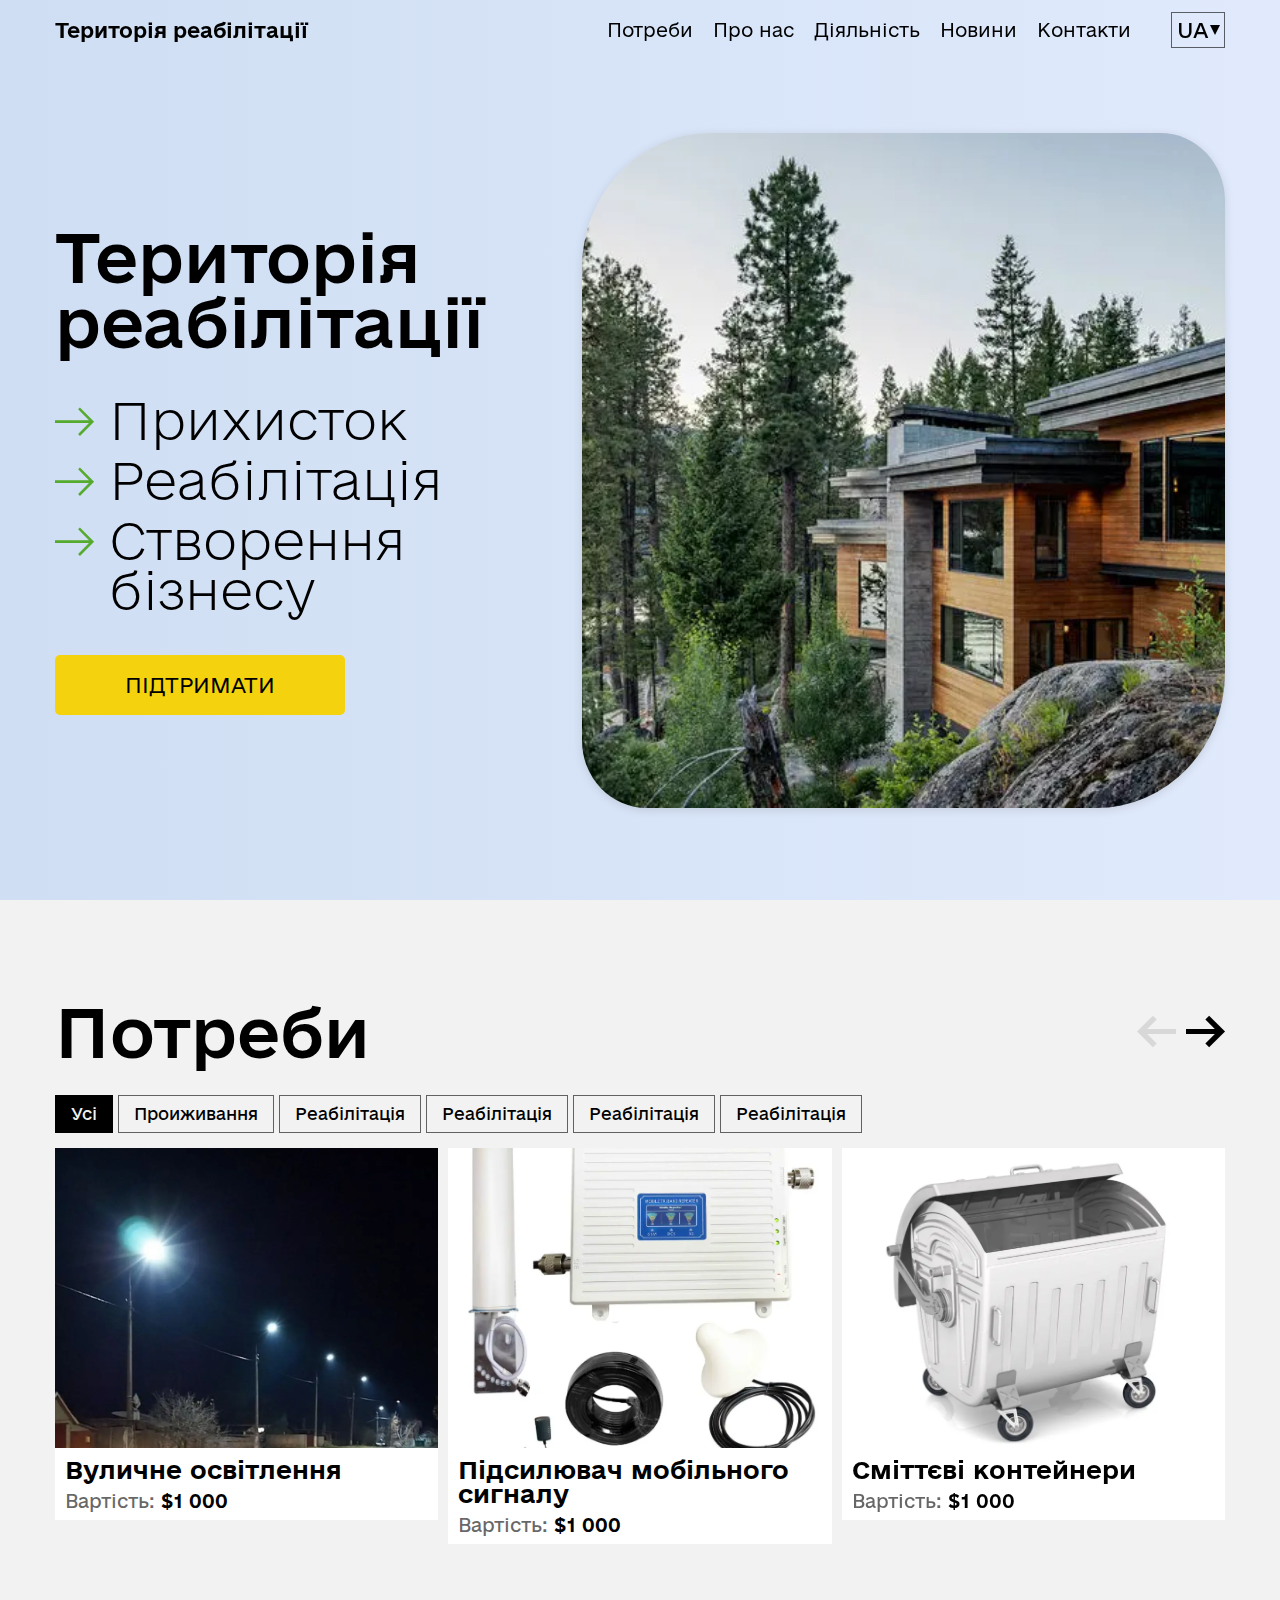
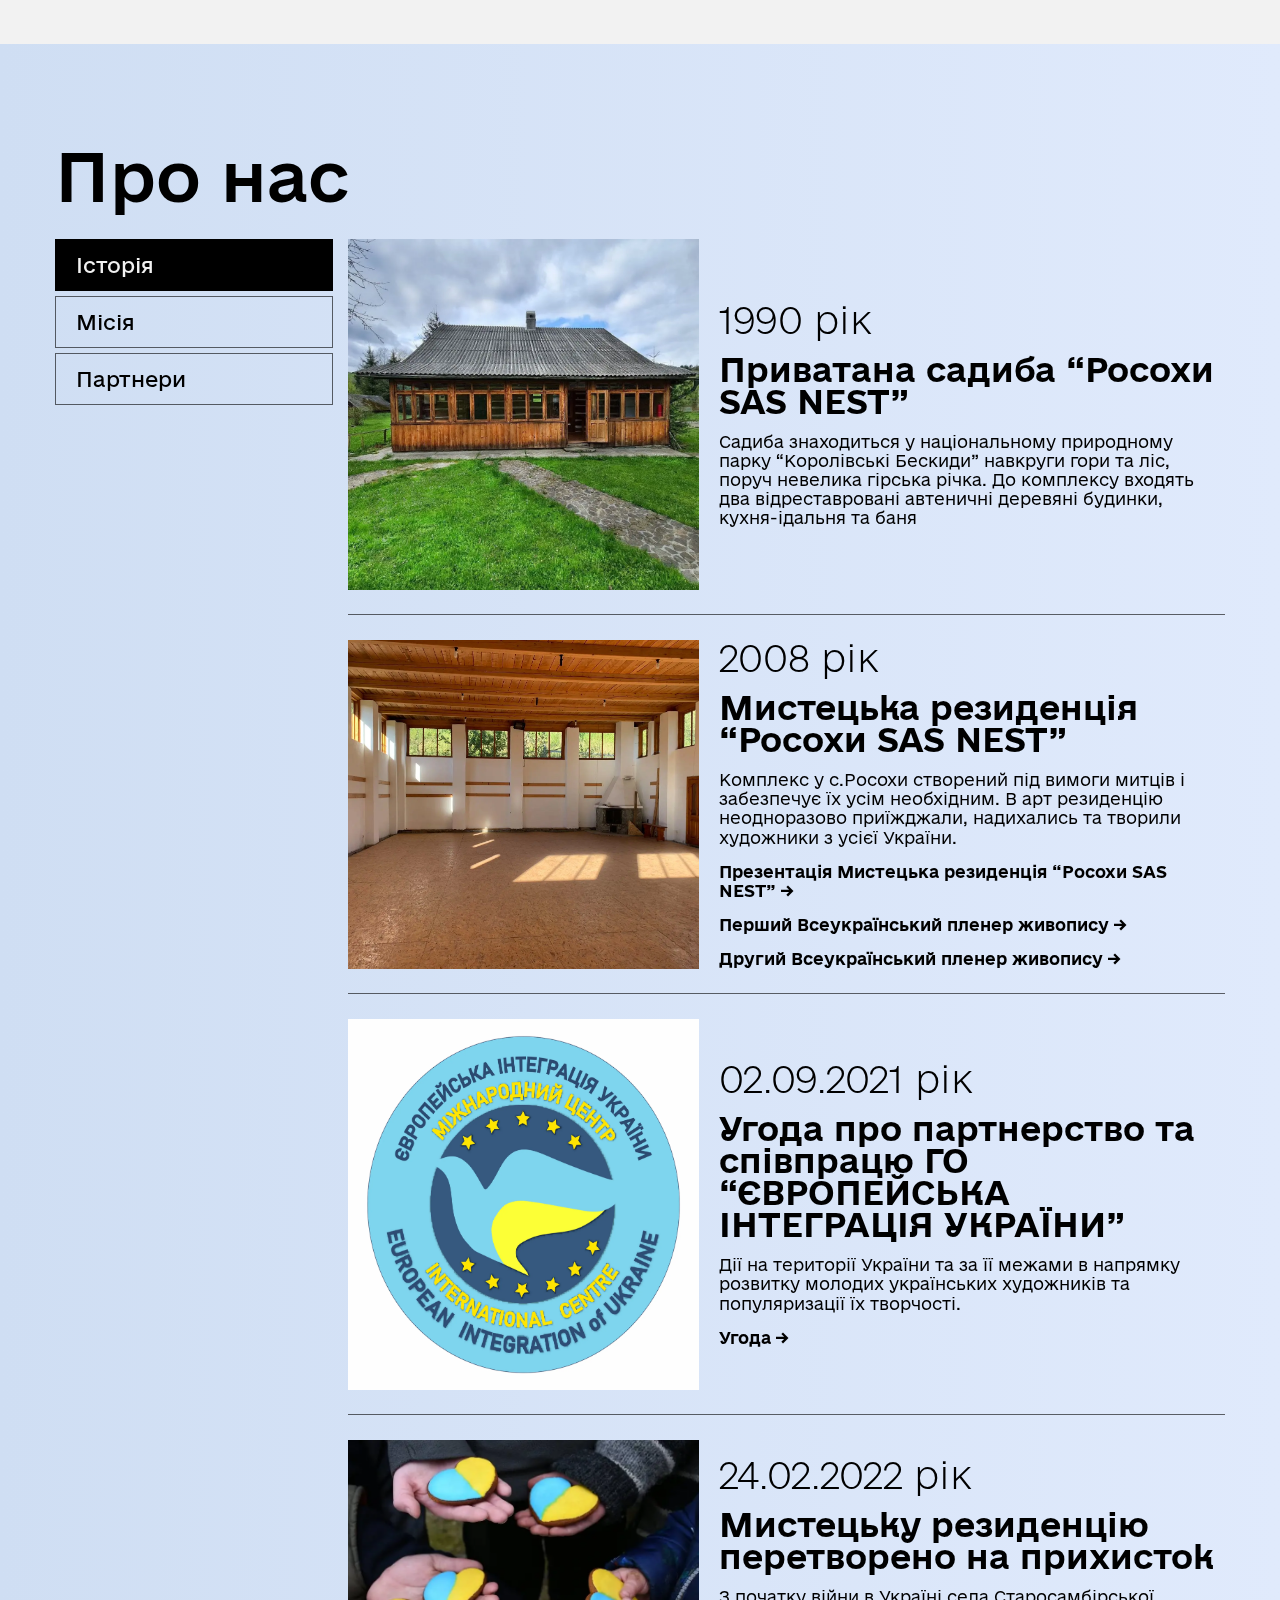
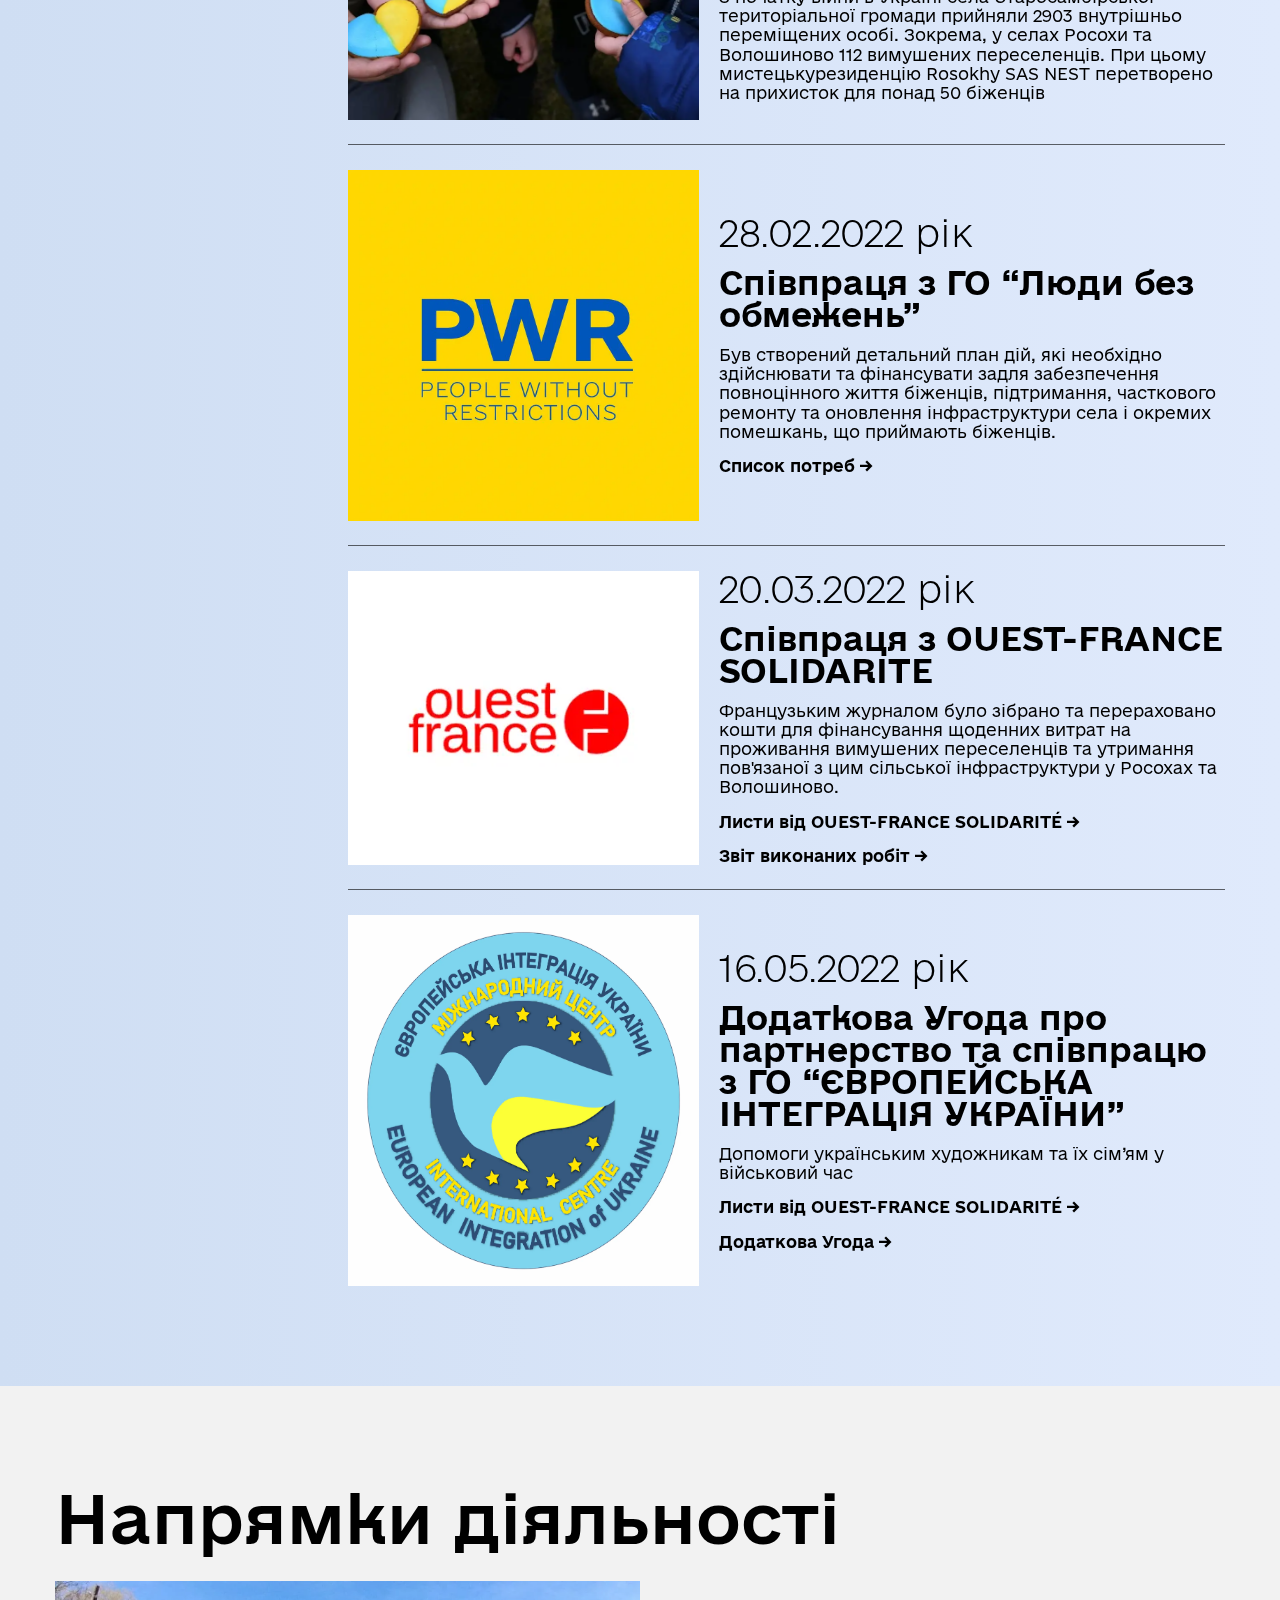
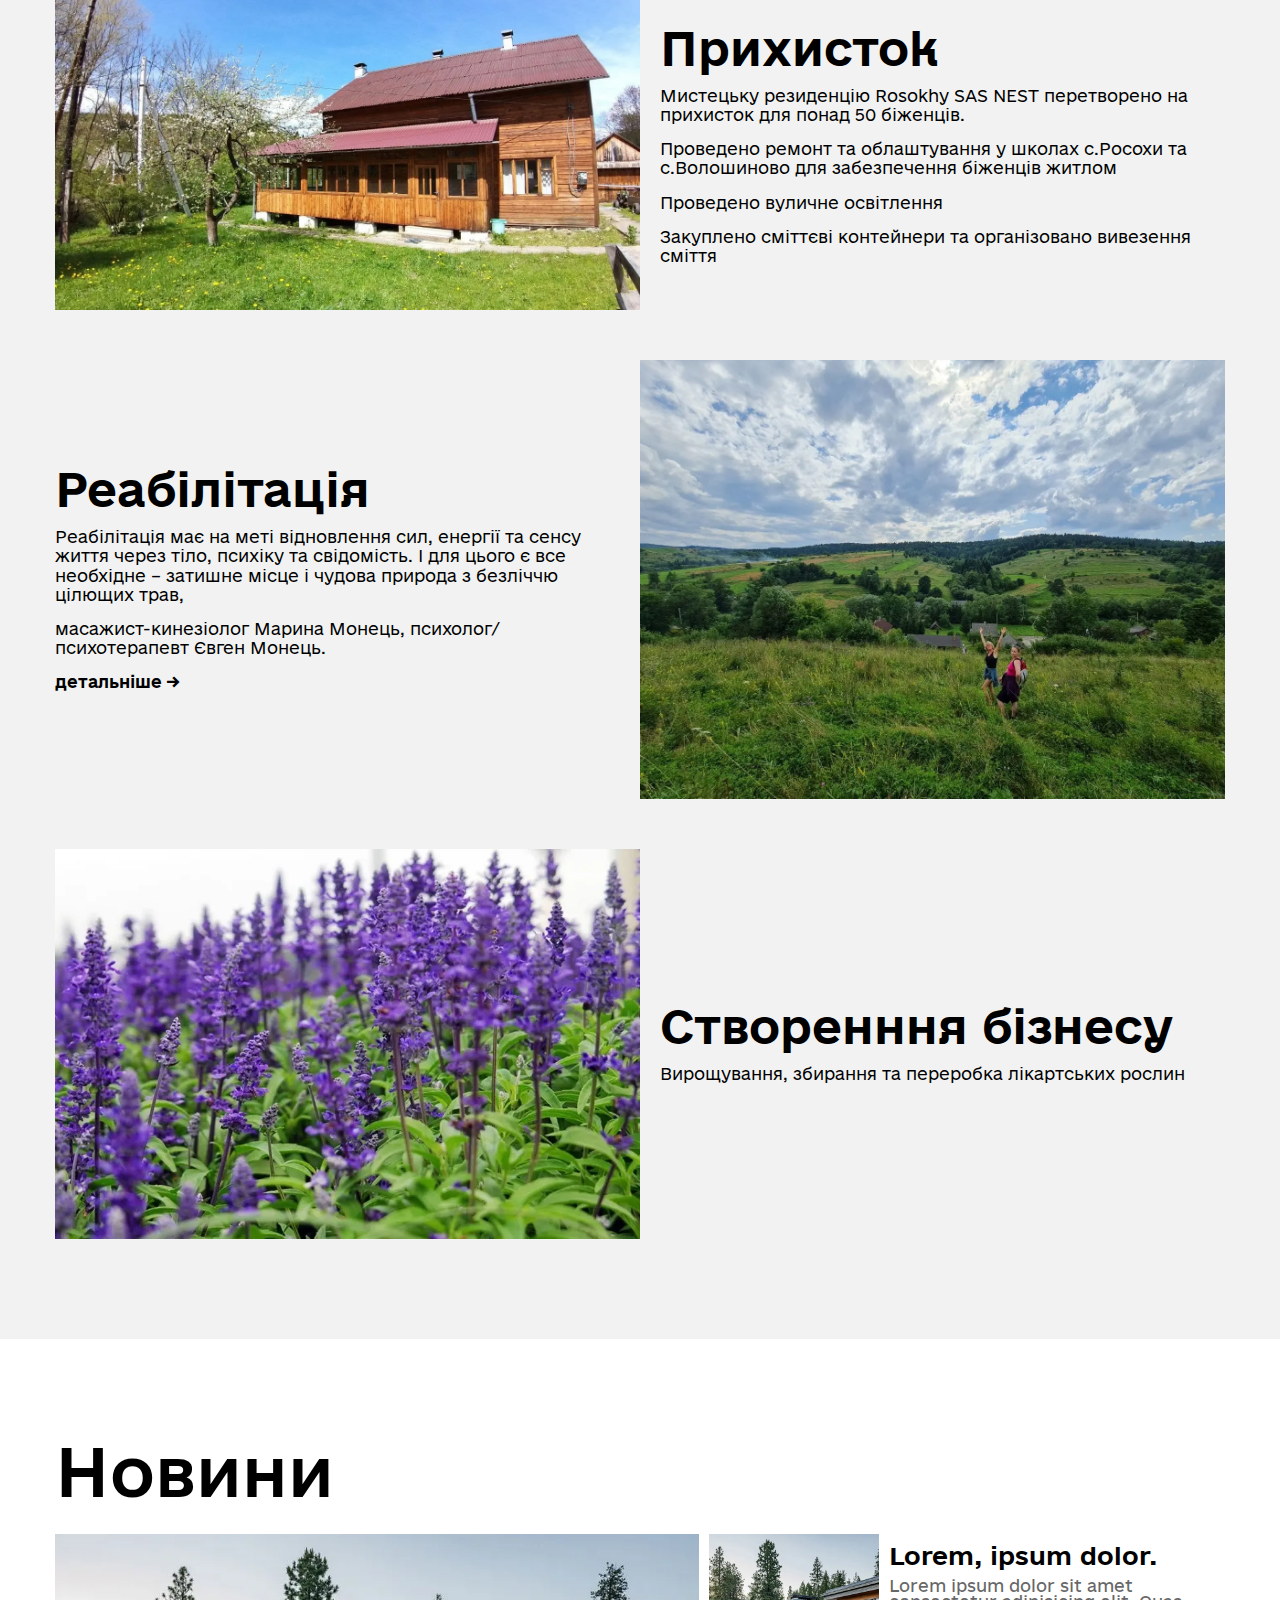
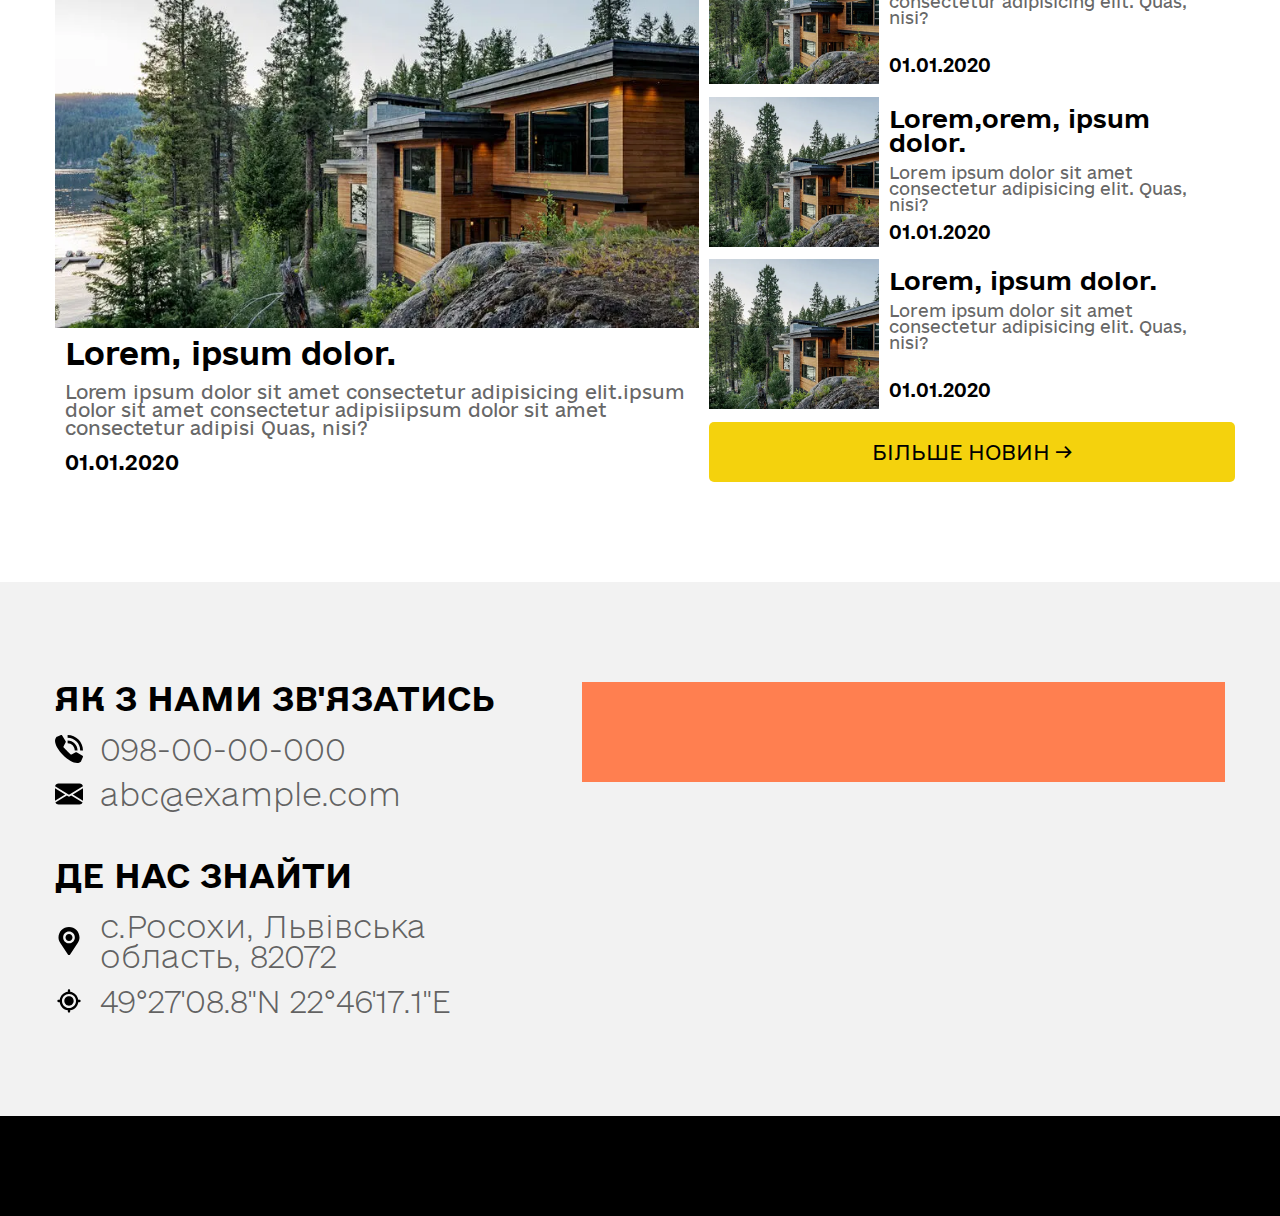
==== index.html @ 516bda2a "first" ====
<!DOCTYPE html>
<html lang="en">

<head>
    <meta charset="UTF-8">
    <meta http-equiv="X-UA-Compatible" content="IE=edge">
    <meta name="viewport" content="width=device-width, initial-scale=1.0">
    <link rel="stylesheet" href="css/style.min.css?_v=20220902090459">
    <title>Територія реабілітації</title>
</head>

<body>
    <div class="wrapper">
        <header class="header">
    <div class="header__container">
        <a href="../index.html" class="header__logo lng-header__logo">Територія реабілітації</a>
        <div class="menu-lng">
            <div class="header__menu menu">
                <div class="menu__icon">
                    <span></span>
                </div>
                <nav class="menu__body">
                    <ul class="menu__list">
                        <li class="menu__item">
                            <a data-goto=".needs" href="#" class="menu__link lng-header-1">Потреби</a>
                        </li>
                        <li class="menu__item">
                            <a data-goto=".about" href="#" class="menu__link lng-header-2"> Про нас </a>
                        </li>
                        <li class="menu__item">
                            <a data-goto=".activity" href="#" class="menu__link lng-header-3">Діяльність</a>
                        </li>
                        <li class="menu__item">
                            <a data-goto=".articles" href="#" class="menu__link lng-header-4"> Новини </a>
                        </li>
                        <li class="menu__item">
                            <a data-goto=".contacts" href="#" class="menu__link lng-header-5">Контакти</a>
                        </li>

                    </ul>
                </nav>

            </div>
            <div class="select-lang">
                <select>
                    <option value="UA">UA</option>
                    <option value="EN">EN</option>
                </select>
            </div>
        </div>
    </div>
</header>
        <div class="main">

            <div class="home">
                <div class="home__container">
                    <div class="home__info">
                        <h1 class="home__title title lng-home__title">Територія реабілітації</h1>

                        <div class="home__subtitle subtitle-home">
                            <div class="subtitle-home__item">
                                <!--<span class="lng-subtitle-home__item-1">від</span>-->
                                <span class="subtitle-home__item-1">→</span>
                                <h2 class="subtitle-home__text lng-subtitle-home__text-1">Прихисток</h2>
                            </div>
                            <div class="subtitle-home__item">
                                <!--<span class="lng-subtitle-home__item-2">до</span>-->
                                <span class="subtitle-home__item-2">→</span>
                                <h2 class="subtitle-home__text lng-subtitle-home__text-2">Реабілітації</h2>
                            </div>
                            <div class="subtitle-home__item">
                                <!--<span class="lng-subtitle-home__item-3">та</span>-->
                                <span class="subtitle-home__item-3">→</span>
                                <h2 class="subtitle-home__text lng-subtitle-home__text-3">Створення бізнесу</h2>
                            </div>
                        </div>
                        <a href="" class="btn home__btn lng-home__btn">Підтримати </a>
                    </div>
                    <div class="home__pic"></div>
                </div>
            </div>

            <div class="needs">
                <div class='needs__container'>
                    <h3 class="needs__title title">Потреби</h3>
                    <div class="needs__body">
                        <div class="needs__filter filter-needs">
                            <div class="filter-needs__items">
                                <div class="filter-needs__item _active" data-filter="all">
                                    <span>Усі</span>
                                </div>
                                <div class="filter-needs__item" data-filter="01">
                                    <span>Проиживання</span>
                                </div>
                                <div class="filter-needs__item" data-filter="02">
                                    <span>Реабілітація</span>
                                </div>
                                <div class="filter-needs__item" data-filter="03">
                                    <span>Реабілітація</span>
                                </div>
                                <div class="filter-needs__item" data-filter="04">
                                    <span>Реабілітація</span>
                                </div>
                                <div class="filter-needs__item" data-filter="05">
                                    <span>Реабілітація</span>
                                </div>
                            </div>
                        </div>
                        <div class="needs__list list-needs">

                            <div class="swiper needs-swiper">
                                <div class="swiper-wrapper">
                                    <a href="#" class="01 swiper-slide needs-slide">
                                        <div class="needs-slide__img">
                                            <picture><source srcset="img/needs/01.webp"type="image/webp"><img src="img/needs/01.jpg" alt=""></picture>
                                        </div>
                                        <div class="needs-slide__desc">
                                            <p class="needs-slide__title">Вуличне освітлення</p>
                                            <p class="needs-slide__price">Вартість: <span>$1 000</span></p>
                                        </div>
                                    </a>
                                    <a href="#" class="01 swiper-slide needs-slide">
                                        <div class="needs-slide__img">
                                            <picture><source srcset="img/needs/02.webp"type="image/webp"><img src="img/needs/02.png" alt=""></picture>
                                        </div>
                                        <div class="needs-slide__desc">
                                            <p class="needs-slide__title">Підсилювач мобільного сигналу</p>
                                            <p class="needs-slide__price">Вартість: <span>$1 000</span></p>
                                        </div>
                                    </a>
                                    <a href="#" class="01 swiper-slide needs-slide">
                                        <div class="needs-slide__img">
                                            <picture><source srcset="img/needs/03.webp"type="image/webp"><img src="img/needs/03.jpg" alt=""></picture>
                                        </div>
                                        <div class="needs-slide__desc">
                                            <p class="needs-slide__title">Сміттєві контейнери</p>
                                            <p class="needs-slide__price">Вартість: <span>$1 000</span></p>
                                        </div>
                                    </a>
                                    <a href="#" class="01 swiper-slide needs-slide">
                                        <div class="needs-slide__img">
                                            <picture><source srcset="img/1.webp"type="image/webp"><img src="img/1.jpg" alt=""></picture>
                                        </div>
                                        <div class="needs-slide__desc">
                                            <p class="needs-slide__title">#1 Lorem, ipsum dolor.</p>
                                            <p class="needs-slide__price">Вартість: <span>$1 000</span></p>
                                        </div>
                                    </a>
                                    <a href="#" class="01 swiper-slide needs-slide">
                                        <div class="needs-slide__img">
                                            <picture><source srcset="img/1.webp"type="image/webp"><img src="img/1.jpg" alt=""></picture>
                                        </div>
                                        <div class="needs-slide__desc">
                                            <p class="needs-slide__title">#1 Lorem, ipsum dolor.</p>
                                            <p class="needs-slide__price">Вартість: <span>$1 000</span></p>
                                        </div>
                                    </a>
                                    <a href="#" class="02 swiper-slide needs-slide">
                                        <div class="needs-slide__img">
                                            <picture><source srcset="img/1.webp"type="image/webp"><img src="img/1.jpg" alt=""></picture>
                                        </div>
                                        <div class="needs-slide__desc">
                                            <p class="needs-slide__title">#2 Lorem, ipsum dolor.</p>
                                            <p class="needs-slide__price">Вартість: <span>$1 000</span></p>
                                        </div>
                                    </a>
                                    <a href="#" class="02 swiper-slide needs-slide">
                                        <div class="needs-slide__img">
                                            <picture><source srcset="img/1.webp"type="image/webp"><img src="img/1.jpg" alt=""></picture>
                                        </div>
                                        <div class="needs-slide__desc">
                                            <p class="needs-slide__title">#2 Lorem, ipsum dolor.</p>
                                            <p class="needs-slide__price">Вартість: <span>$1 000</span></p>
                                        </div>
                                    </a>
                                    <a href="#" class="03 swiper-slide needs-slide">
                                        <div class="needs-slide__img">
                                            <picture><source srcset="img/1.webp"type="image/webp"><img src="img/1.jpg" alt=""></picture>
                                        </div>
                                        <div class="needs-slide__desc">
                                            <p class="needs-slide__title">#3 Lorem, ipsum dolor.</p>
                                            <p class="needs-slide__price">Вартість: <span>$1 000</span></p>
                                        </div>
                                    </a>
                                    <a href="#" class="04 swiper-slide needs-slide">
                                        <div class="needs-slide__img">
                                            <picture><source srcset="img/1.webp"type="image/webp"><img src="img/1.jpg" alt=""></picture>
                                        </div>
                                        <div class="needs-slide__desc">
                                            <p class="needs-slide__title">#4 Lorem, ipsum dolor.</p>
                                            <p class="needs-slide__price">Вартість: <span>$1 000</span></p>
                                        </div>
                                    </a>
                                    <a href="#" class="05 swiper-slide needs-slide">
                                        <div class="needs-slide__img">
                                            <picture><source srcset="img/1.webp"type="image/webp"><img src="img/1.jpg" alt=""></picture>
                                        </div>
                                        <div class="needs-slide__desc">
                                            <p class="needs-slide__title">#5 Lorem, ipsum dolor.</p>
                                            <p class="needs-slide__price">Вартість: <span>$1 000</span></p>
                                        </div>
                                    </a>
                                    <a href="#" class="05 swiper-slide needs-slide">
                                        <div class="needs-slide__img">
                                            <picture><source srcset="img/1.webp"type="image/webp"><img src="img/1.jpg" alt=""></picture>
                                        </div>
                                        <div class="needs-slide__desc">
                                            <p class="needs-slide__title">#5 Lorem, ipsum dolor.</p>
                                            <p class="needs-slide__price">Вартість: <span>$1 000</span></p>
                                        </div>
                                    </a>
                                    <a href="#" class="05 swiper-slide needs-slide">
                                        <div class="needs-slide__img">
                                            <picture><source srcset="img/1.webp"type="image/webp"><img src="img/1.jpg" alt=""></picture>
                                        </div>
                                        <div class="needs-slide__desc">
                                            <p class="needs-slide__title">#5 Lorem, ipsum dolor.</p>
                                            <p class="needs-slide__price">Вартість: <span>$1 000</span></p>
                                        </div>
                                    </a>
                                </div>
                            </div>
                        </div>
                    </div>

                    <div class="needs-swiper-btns">
                        <div class="needs-swiper-btn needs-swiper-btn-prev swiper-button-prev">←</div>
                        <div class="needs-swiper-btn  needs-swiper-btn-next swiper-button-next">→</div>
                    </div>



                </div>
            </div>

            <div class="about">
                <div class='about__container'>
                    <h3 class="needs__title title">Про нас</h3>
                    <div class="about__body">
                        <div class="about__left">
                            <div class="about__navigation">
                                <div data-tab-name="t1" class="_active about__navigation-item">
                                    <p class="about__navigation-text">Історія</p>
                                </div>
                                <div data-tab-name="t2" class="about__navigation-item">
                                    <p class="about__navigation-text">Місія</p>
                                </div>
                                <div data-tab-name="t3" class="about__navigation-item">
                                    <p class="about__navigation-text">Партнери</p>
                                </div>
                                <!--<div data-tab-name="t4" class="about__navigation-item">
                                <p class="about__navigation-text">Рахунки</p>
                            </div>-->
                            </div>
                        </div>
                        <div class="about__right content-about">
                            <div class="content-about__body">
                                <div class="t1 _active content-about__items content-about__items-boxs about-box">
                                    <div class="about-box__item">
                                        <div class="about-box__body">
                                            <div class="about-box__img">
                                                <picture><source srcset="img/history/01.webp"type="image/webp"><img src="img/history/01.jpg" alt=""></picture>
                                            </div>
                                            <div class="about-box__desc">
                                                <span class="about-box__year">1990 рік</span>
                                                <p class="about-box__title">Приватана садиба “Росохи SAS NEST”</p>
                                                <p class="about-box__text">
                                                    Садиба знaходиться у національному
                                                    природному парку “Королівські
                                                    Бескиди” навкруги гори та ліс, поруч
                                                    невелика гірська річка.
                                                    До комплексу входять два
                                                    відреставровані автеничні деревяні
                                                    будинки, кухня-ідальня та баня
                                                </p>

                                            </div>
                                        </div>
                                    </div>
                                    <div class="about-box__item">
                                        <div class="about-box__body">
                                            <div class="about-box__img">
                                                <picture><source srcset="img/history/02.webp"type="image/webp"><img src="img/history/02.jpg" alt=""></picture>
                                            </div>
                                            <div class="about-box__desc">
                                                <span class="about-box__year">2008 рік</span>
                                                <p class="about-box__title">Мистецька резиденція
                                                    “Росохи SAS NEST”</p>
                                                <p class="about-box__text">
                                                    Комплекс у с.Росохи створений під
                                                    вимоги митців і забезпечує їх усім
                                                    необхідним.
                                                    В арт резиденцію неодноразово
                                                    приїжджали, надихались та творили
                                                    художники з усієї України.

                                                </p>
                                                <a href="#" class="about-box__link">Презентація Мистецька резиденція
                                                    “Росохи SAS NEST” →</a>
                                                <a href="#" class="about-box__link"> Перший Всеукраїнський пленер
                                                    живопису →</a>
                                                <a href="#" class="about-box__link"> Другий Всеукраїнський пленер
                                                    живопису →</a>
                                            </div>
                                        </div>
                                    </div>
                                    <div class="about-box__item">
                                        <div class="about-box__body">
                                            <div class="about-box__img">
                                                <picture><source srcset="img/history/03.webp"type="image/webp"><img src="img/history/03.jpg" alt=""></picture>
                                            </div>
                                            <div class="about-box__desc">
                                                <span class="about-box__year">02.09.2021 рік</span>
                                                <p class="about-box__title">Угода про партнерство
                                                    та співпрацю ГО
                                                    “ЄВРОПЕЙСЬКА
                                                    ІНТЕГРАЦІЯ УКРАЇНИ”</p>
                                                <p class="about-box__text">
                                                    Дії на території України та за її
                                                    межами в напрямку розвитку молодих
                                                    українських художників та
                                                    популяризації їх творчості.

                                                </p>
                                                <a href="#" class="about-box__link"> Угода →</a>
                                            </div>
                                        </div>
                                    </div>
                                    <div class="about-box__item">
                                        <div class="about-box__body">
                                            <div class="about-box__img">
                                                <picture><source srcset="img/history/04.webp"type="image/webp"><img src="img/history/04.jpg" alt=""></picture>
                                            </div>
                                            <div class="about-box__desc">
                                                <span class="about-box__year">24.02.2022 рік</span>
                                                <p class="about-box__title">Мистецьку резиденцію
                                                    перетворено на прихисток</p>
                                                <p class="about-box__text">
                                                    З початку війни в Україні села
                                                    Старосамбірської територіальної
                                                    громади прийняли 2903
                                                    внутрішньо переміщених
                                                    особі. Зокрема, у селах Росохи
                                                    та Волошиново 112 вимушених
                                                    переселенців. При цьому
                                                    мистецькурезиденцію
                                                    Rosokhy SAS NEST перетворено на
                                                    прихисток для понад 50 біженців
                                                </p>
                                            </div>
                                        </div>
                                    </div>
                                    <div class="about-box__item">
                                        <div class="about-box__body">
                                            <div class="about-box__img">
                                                <picture><source srcset="img/history/05.webp"type="image/webp"><img src="img/history/05.jpg" alt=""></picture>
                                            </div>
                                            <div class="about-box__desc">
                                                <span class="about-box__year">28.02.2022 рік</span>
                                                <p class="about-box__title">Співпраця з ГО “Люди без обмежень”</p>
                                                <p class="about-box__text">
                                                    Був створений детальний план дій,
                                                    які необхідно здійснювати та
                                                    фінансувати задля забезпечення
                                                    повноцінного життя біженців,
                                                    підтримання, часткового ремонту
                                                    та оновлення інфраструктури села і
                                                    окремих помешкань, що приймають
                                                    біженців.
                                                </p>
                                                <a href="#" class="about-box__link"> Список потреб →</a>
                                            </div>
                                        </div>
                                    </div>
                                    <div class="about-box__item">
                                        <div class="about-box__body">
                                            <div class="about-box__img">
                                                <picture><source srcset="img/history/06.webp"type="image/webp"><img src="img/history/06.png" alt=""></picture>
                                            </div>
                                            <div class="about-box__desc">
                                                <span class="about-box__year">20.03.2022 рік</span>
                                                <p class="about-box__title">Співпраця з
                                                    OUEST-FRANCE SOLIDARITE</p>
                                                <p class="about-box__text">
                                                    Французьким журналом було зібрано
                                                    та перераховано кошти для фінансування
                                                    щоденних витрат на проживання
                                                    вимушених переселенців та утримання
                                                    пов'язаної з цим сільської інфраструктури
                                                    у Росохах та Волошиново.
                                                </p>
                                                <a href="#" class="about-box__link"> Листи від OUEST-FRANCE SOLIDARITÉ
                                                    →</a>
                                                <a href="#" class="about-box__link"> Звіт виконаних робіт →</a>
                                            </div>
                                        </div>
                                    </div>
                                    <div class="about-box__item">
                                        <div class="about-box__body">
                                            <div class="about-box__img">
                                                <picture><source srcset="img/history/03.webp"type="image/webp"><img src="img/history/03.jpg" alt=""></picture>
                                            </div>
                                            <div class="about-box__desc">
                                                <span class="about-box__year">16.05.2022 рік</span>
                                                <p class="about-box__title">Додаткова Угода про
                                                    партнерство та співпрацю
                                                    з ГО “ЄВРОПЕЙСЬКА
                                                    ІНТЕГРАЦІЯ УКРАЇНИ”</p>
                                                <p class="about-box__text">
                                                    Допомоги українським художникам
                                                    та їх сім’ям у військовий час
                                                </p>
                                                <a href="#" class="about-box__link"> Листи від OUEST-FRANCE SOLIDARITÉ
                                                    →</a>
                                                <a href="#" class="about-box__link"> Додаткова Угода →</a>
                                            </div>
                                        </div>
                                    </div>
                                </div>
                                <div class="t2 content-about__items content-about__items-boxs-t about-box-t about-box">
                                    <p class="about-box-t__subtitle">Створення постійних умов для комплексного
                                        забезпечення
                                        ВПО прихистком, реабілітацією та роботою для повернення
                                        їх до нормальної життєдіяльності та перетворення їх
                                        на повноцінних економічних суб'єктів на період діючого
                                        військового стану та в після кризовий період відновлення.</p>
                                    <span class="about-box-t__title">Саме в цьому ми і бачимо завдання
                                        Школи реабілітації та екологічного сільського бізнесу</span>
                                    <span class="about-box-t__title">Війна не припиняється.</span>
                                    <p class="about-box-t__text">Деяка кількість біженців з першої хвилі, житло яких
                                        залишилося цілим, вже повернулися додому. І зараз
                                        прийшла нова хвиля біженців, здебільшо зі сходу
                                        та півдня, які втратили своє житло, роботу, будь-які
                                        засоби для життя і потребують притулку на довший
                                        час або назавжди. Прибувають воїни після лікування
                                        поранень, біженці після жахливих переживань у
                                        підвалах та на окупованих територіях. </p>
                                    <p class="about-box-t__text">Для них потрібне і житло, і зайнятість, і нові правила
                                        життя. До нагальних матеріальних потреб починають
                                        додаватись потреби, повязані з фізичним та
                                        психологічним станом людей. Багатьом з них потрібна
                                        посттравматична та пост медична реабілітація та
                                        відновлення.</p>
                                    <p class="about-box-t__text">Повсюдно виникають конфлікти між біженцями і
                                        місцевими людьми, які власне надають і
                                        організовують допомогу. Місцеві активісти
                                        незадоволені відсутністю вдячності у біженців та їх
                                        участі в роботі і житті села. Біженці відчувають себе
                                        жертвами, приймають допомогу як те, що їм належить.
                                        Ні одна зі сторін не має нових правил життя,
                                        не знають, що саме вони повинні або можуть
                                        робити, чого не можна робити. І нема нікого, хто би
                                        їм допомагав. </p>
                                </div>
                                <div class="t3 content-about__items content-about__items-boxs about-box">
                                    <div class="about-box__item">
                                        <div class="about-box__body">
                                            <div class="about-box__img">
                                                <picture><source srcset="img/history/03.webp"type="image/webp"><img src="img/history/03.jpg" alt=""></picture>
                                            </div>
                                            <div class="about-box__desc">
                                                <p class="about-box__title">ГО “ЄВРОПЕЙСЬКА ІНТЕГРАЦІЯ
                                                    УКРАЇНИ”</p>
                                                <p class="about-box__text">
                                                    Спільні дії в напрямку розвитку молодих
                                                    українських художників та популяризації їх
                                                    творчості.
                                                    Допомоги українським художникам та їх сім’ям
                                                    у військовий час.
                                                </p>
                                                <a href="#" class="about-box__link">Перший Всеукраїнський пленер
                                                    живопису →
                                                </a>
                                                <a href="#" class="about-box__link">Другий Всеукраїнський пленер
                                                    живопису →
                                                </a>
                                                <a href="#" class="about-box__link">Угода про партнерство та співпрацю →
                                                </a>
                                                <a href="#" class="about-box__link">Додаткова Угода про партнерство та
                                                    співпрацю →
                                                </a>
                                            </div>
                                        </div>
                                    </div>
                                    <div class="about-box__item">
                                        <div class="about-box__body">
                                            <div class="about-box__img">
                                                <picture><source srcset="img/history/05.webp"type="image/webp"><img src="img/history/05.jpg" alt=""></picture>
                                            </div>
                                            <div class="about-box__desc">
                                                <p class="about-box__title">ГО
                                                    “Люди без обмежень”</p>
                                                <p class="about-box__text">
                                                    Забезпечення біженців їжею, ліками та житлом.
                                                    Утримання та ремент сільської інфраструктури
                                                    у Росохах та Волошиново для потреб біденців.
                                                </p>
                                                <a href="#" class="about-box__link">Звіт →</a>
                                            </div>
                                        </div>
                                    </div>
                                    <div class="about-box__item">
                                        <div class="about-box__body">
                                            <div class="about-box__img">
                                                <picture><source srcset="img/history/06.webp"type="image/webp"><img src="img/history/06.png" alt=""></picture>
                                            </div>
                                            <div class="about-box__desc">
                                                <p class="about-box__title">OUEST-FRANCE SOLIDARITE</p>
                                                <p class="about-box__text">Збір кошті для фінансування щоденних витрат
                                                    на проживання біженців та утримання
                                                    пов'язаної з цим сільської інфраструктури
                                                    у Росохах та Волошиново.Усі кошти були перераховані у Благодійни
                                                    фонд “Люди без обмежень”


                                                </p>
                                                <a href="#" class="about-box__link"> Листи від OUEST-FRANCE SOLIDARITÉ
                                                    →</a>
                                            </div>
                                        </div>
                                    </div>
                                    <div class="about-box__item">
                                        <div class="about-box__body">
                                            <div class="about-box__img">
                                                <picture><source srcset="img/partners/04.webp"type="image/webp"><img src="img/partners/04.jpg" alt=""></picture>
                                            </div>
                                            <div class="about-box__desc">
                                                <p class="about-box__title">“Екологія-Право-Людина” -
                                                    правозахисна організація </p>
                                                <!--<p class="about-box__text">
                                                </p>-->
                                            </div>
                                        </div>
                                    </div>
                                    <div class="about-box__item">
                                        <div class="about-box__body">
                                            <div class="about-box__img">
                                                <picture><source srcset="img/partners/05.webp"type="image/webp"><img src="img/partners/05.jpg" alt=""></picture>
                                            </div>
                                            <div class="about-box__desc">
                                                <p class="about-box__title">Проєкт “Живи” </p>
                                                <p class="about-box__text">
                                                    Фізична і психологічна реабілітація.
                                                    Масажист-кинезіолог Марина Монець,
                                                    психолог/психотерапевт Євген Монець.
                                                </p>
                                                <!--<a href="#" class="about-box__link"> Список потреб →</a>-->
                                            </div>
                                        </div>
                                    </div>
                                    <div class="about-box__item">
                                        <div class="about-box__body">
                                            <div class="about-box__img">
                                                <picture><source srcset="img/partners/06.webp"type="image/webp"><img src="img/partners/06.jpg" alt=""></picture>
                                            </div>
                                            <div class="about-box__desc">
                                                <p class="about-box__title">Проєкт “Нова Україна” </p>
                                                <p class="about-box__text">
                                                    Реабілітація та новий сенс до життя.

                                                </p>
                                                <p class="about-box__text">
                                                    Олег Птухин та Люда Пузач
                                                </p>

                                            </div>
                                        </div>
                                    </div>
                                    <div class="about-box__item">
                                        <div class="about-box__body">
                                            <div class="about-box__img">
                                                <picture><source srcset="img/partners/07.webp"type="image/webp"><img src="img/partners/07.jpg" alt=""></picture>
                                            </div>
                                            <div class="about-box__desc">
                                                <p class="about-box__title">Towarzystwo Przyjaciół Ukrainy</p>
                                                <p class="about-box__text">
                                                    Місія ТПУ полягає в тому, щоб налагодити широке розуміння співпраці
                                                    між Польщею та Україною.
                                                </p>
                                                <a href="https://www.tpu.org.pl/uk/" target="_blank"
                                                    class="about-box__link">
                                                    www.tpu.org.pl →</a>
                                            </div>
                                        </div>
                                    </div>
                                </div>
                                <!--<div class="t4 content-about__items content-about__items-boxs-t about-box-t about-box">
                            </div>-->
                            </div>
                        </div>
                    </div>
                </div>
            </div>

            <div class="activity">
                <div class='activity__container'>
                    <h3 class="activity__title title">Напрямки діяльності</h3>
                    <div class="activity__body">
                        <div class="activity__item item-activity">
                            <div class="item-activity__body">
                                <div class="item-activity__img">
                                    <picture><source srcset="img/activity/01.webp"type="image/webp"><img src="img/activity/01.jpg" alt=""></picture>
                                </div>
                                <div class="item-activity__desc">
                                    <p class="item-activity__title">Прихисток</p>
                                    <p class="item-activity__text">
                                        Мистецьку резиденцію
                                        Rosokhy SAS NEST перетворено на
                                        прихисток для понад 50 біженців.
                                    </p>
                                    <p class="item-activity__text">
                                        Проведено ремонт та облаштування у
                                        школах с.Росохи та с.Волошиново для
                                        забезпечення біженців житлом

                                    </p>
                                    <p class="item-activity__text">
                                        Проведено вуличне освітлення
                                    </p>
                                    <p class="item-activity__text">
                                        Закуплено сміттєві контейнери та
                                        організовано вивезення сміття
                                    </p>

                                </div>
                            </div>
                        </div>
                        <div class="activity__item item-activity">
                            <div class="item-activity__body">
                                <div class="item-activity__img">
                                    <picture><source srcset="img/activity/02.webp"type="image/webp"><img src="img/activity/02.jpg" alt=""></picture>
                                </div>
                                <div class="item-activity__desc">
                                    <p class="item-activity__title">Реабілітація</p>
                                    <p class="item-activity__text">
                                        Реабілітація має на меті відновлення сил,
                                        енергії та сенсу життя через тіло, психіку
                                        та свідомість.
                                        І для цього є все необхідне – затишне
                                        місце і чудова природа з безліччю
                                        цілющих трав,
                                    </p>
                                    <p class="item-activity__text">
                                        масажист-кинезіолог Марина Монець,
                                        психолог/психотерапевт Євген Монець.

                                    </p>
                                    <a href="#" class="item-activity__link"> детальніше →</a>

                                </div>
                            </div>
                        </div>
                        <div class="activity__item item-activity">
                            <div class="item-activity__body">
                                <div class="item-activity__img">
                                    <picture><source srcset="img/activity/03.webp"type="image/webp"><img src="img/activity/03.jpg" alt=""></picture>
                                </div>
                                <div class="item-activity__desc">
                                    <p class="item-activity__title">Створенння бізнесу </p>
                                    <p class="item-activity__text">
                                        Вирощування, збирання та переробка
                                        лікартських рослин
                                    </p>
                                </div>
                            </div>
                        </div>

                    </div>
                </div>
            </div>

            <div class="articles">
                <div class='articles__container'>
                    <h3 class="articles__title title">Новини</h3>
                    <div class="articles__body">
                        <div class="articles__one article">
                            <a href="#" class="article__item">
                                <div class="article__body">
                                    <div class="article__img">
                                        <picture><source srcset="img/1.webp"type="image/webp"><img src="img/1.jpg" alt="Новини"></picture>
                                    </div>
                                    <div class="article__desc">
                                        <h4 class="article__title">Lorem, ipsum dolor.</h4>
                                        <p class="article__text">Lorem ipsum dolor sit amet consectetur adipisicing
                                            elit.ipsum dolor sit amet consectetur adipisiipsum dolor sit amet
                                            consectetur adipisi
                                            Quas, nisi?
                                        </p>
                                        <span class="article__date">01.01.2020</span>
                                    </div>
                                </div>
                            </a>
                        </div>
                        <div class="articles__set article">
                            <a href="#" class="article__item">
                                <div class="article__body">
                                    <div class="article__img">
                                        <picture><source srcset="img/1.webp"type="image/webp"><img src="img/1.jpg" alt="Новини"></picture>
                                    </div>
                                    <div class="article__desc">
                                        <h4 class="article__title">Lorem, ipsum dolor.</h4>
                                        <p class="article__text">Lorem ipsum dolor sit amet consectetur adipisicing
                                            elit.
                                            Quas, nisi?
                                        </p>
                                        <span class="article__date">01.01.2020</span>
                                    </div>
                                </div>
                            </a>
                            <a href="#" class="article__item">
                                <div class="article__body">
                                    <div class="article__img">
                                        <picture><source srcset="img/1.webp"type="image/webp"><img src="img/1.jpg" alt="Новини"></picture>
                                    </div>
                                    <div class="article__desc">
                                        <h4 class="article__title">Lorem,orem, ipsum dolor.</h4>
                                        <p class="article__text">Lorem ipsum dolor sit amet consectetur adipisicing
                                            elit.
                                            Quas, nisi?
                                        </p>
                                        <span class="article__date">01.01.2020</span>
                                    </div>
                                </div>
                            </a>
                            <a href="#" class="article__item">
                                <div class="article__body">
                                    <div class="article__img">
                                        <picture><source srcset="img/1.webp"type="image/webp"><img src="img/1.jpg" alt="Новини"></picture>
                                    </div>
                                    <div class="article__desc">
                                        <h4 class="article__title">Lorem, ipsum dolor.</h4>
                                        <p class="article__text">Lorem ipsum dolor sit amet consectetur adipisicing
                                            elit.
                                            Quas, nisi?
                                        </p>
                                        <span class="article__date">01.01.2020</span>
                                    </div>
                                </div>
                            </a>
                            <a href="#" class="articles__more btn">Більше новин →</a>
                        </div>
                    </div>
                </div>

            </div>

            <div class="contacts">
                <div class='contacts__container'>
                    <div class="contacts__body">
                        <div class="contacts__info info-contacts">
                            <div class="info-contacts__body">
                                <div class="info-contacts__get-In-Touch info-contacts__items">
                                    <p class="info-contacts__title">ЯК З НАМИ ЗВ'ЯЗАТИСЬ</p>
                                    <a class="info-contacts__tel info-contacts__item" href="tel:+380980000000">
                                        098-00-00-000 </a>
                                    <a class="info-contacts__mail info-contacts__item"
                                        href="mailto: abc@example.com">abc@example.com</a>
                                </div>
                                <div class="info-contacts__location info-contacts__items">
                                    <p class="info-contacts__title">ДЕ НАС ЗНАЙТИ</p>
                                    <p class="info-contacts__loc info-contacts__item"> c.Росохи, Львівська область,
                                        82072
                                    </p>
                                    <a class="info-contacts__cord info-contacts__item"
                                        href="https://goo.gl/maps/jKNb54WjGSsLxx1FA" target="_blank">49°27'08.8"N
                                        22°46'17.1"E</a>
                                </div>

                            </div>
                        </div>
                        <div class="contacts__map" id="map"></div>
                    </div>
                </div>
            </div>
            <footer>

</footer>
        </div>
        <script src="js/lang.js?_v=20220902090459"></script>
        <script src="js/app.min.js?_v=20220902090459"></script>



</body>

</html>
---- css/style.min.css ----
@font-face{font-family:eUkraine;font-display:swap;src:url(../fonts/eUkraine-Bold.woff2) format("woff2"),url(../fonts/eUkraine-Bold.woff) format("woff");font-weight:700;font-style:normal}@font-face{font-family:eUkraine;font-display:swap;src:url(../fonts/eUkraine-Light.woff2) format("woff2"),url(../fonts/eUkraine-Light.woff) format("woff");font-weight:300;font-style:normal}@font-face{font-family:eUkraine;font-display:swap;src:url(../fonts/eUkraine-Medium.woff2) format("woff2"),url(../fonts/eUkraine-Medium.woff) format("woff");font-weight:500;font-style:normal}@font-face{font-family:eUkraine;font-display:swap;src:url(../fonts/eUkraine-Regular.woff2) format("woff2"),url(../fonts/eUkraine-Regular.woff) format("woff");font-weight:400;font-style:normal}@font-face{font-family:eUkraine;font-display:swap;src:url(../fonts/eUkraine-Thin.woff2) format("woff2"),url(../fonts/eUkraine-Thin.woff) format("woff");font-weight:100;font-style:normal}@font-face{font-family:eUkraine;font-display:swap;src:url(../fonts/eUkraine-UltraLight.woff2) format("woff2"),url(../fonts/eUkraine-UltraLight.woff) format("woff");font-weight:200;font-style:normal}@font-face{font-family:eUkraineHead;font-display:swap;src:url(../fonts/eUkraineHead-Bold.woff2) format("woff2"),url(../fonts/eUkraineHead-Bold.woff) format("woff");font-weight:700;font-style:normal}@font-face{font-family:eUkraineHead;font-display:swap;src:url(../fonts/eUkraineHead-Light.woff2) format("woff2"),url(../fonts/eUkraineHead-Light.woff) format("woff");font-weight:300;font-style:normal}@font-face{font-family:eUkraineHead;font-display:swap;src:url(../fonts/eUkraineHead-Medium.woff2) format("woff2"),url(../fonts/eUkraineHead-Medium.woff) format("woff");font-weight:500;font-style:normal}@font-face{font-family:eUkraineHead;font-display:swap;src:url(../fonts/eUkraineHead-Regular.woff2) format("woff2"),url(../fonts/eUkraineHead-Regular.woff) format("woff");font-weight:400;font-style:normal}@font-face{font-family:eUkraineHead;font-display:swap;src:url(../fonts/eUkraineHead-Thin.woff2) format("woff2"),url(../fonts/eUkraineHead-Thin.woff) format("woff");font-weight:100;font-style:normal}@font-face{font-family:eUkraineHead;font-display:swap;src:url(../fonts/eUkraineHead-UltraLight.woff2) format("woff2"),url(../fonts/eUkraineHead-UltraLight.woff) format("woff");font-weight:400;font-style:normal}*{padding:0;margin:0;border:0}*,:after,:before{box-sizing:border-box}:active,:focus{outline:0}a:active,a:focus{outline:0}aside,footer,header,nav{display:block}body,html{height:100%;width:100%;font-size:100%;line-height:1;font-size:16px;font-family:eUkraine;color:#000;-moz-text-size-adjust:100%;-webkit-text-size-adjust:100%}button,input,textarea{font-family:inherit}input::-ms-clear{display:none}input[type=email],input[type=tel],input[type=text],textarea{-webkit-appearance:none;-moz-appearance:none;appearance:none}button{cursor:pointer}button::-moz-focus-inner{padding:0;border:0}a,a:visited{text-decoration:none}a:hover{text-decoration:none}ul li{list-style:none}img{vertical-align:top}a:active{color:#000}h1,h2,h3,h4,h5,h6{font-size:inherit;font-weight:inherit}*{-webkit-tap-highlight-color:transparent}body,html{height:100%}body{background:#f2f2f2}body._lock{overflow:hidden}.wrapper{display:flex;min-height:100%;overflow:hidden;min-width:0;flex-direction:column}.main{flex:1 1 auto}[class*=__container]{max-width:1200px;margin:0 auto;width:100%;overflow:hidden;padding:0 15px}.header{position:fixed;top:0;left:0;width:100%;z-index:10;transition:background-color .3s ease-in-out}body._scroll .header{background:#f2f2f2;box-shadow:0 1px 6px 0 rgba(32,33,36,.28)}.header__container{position:relative;display:flex;align-items:center;justify-content:space-between;height:60px;padding:5px 15px 5px 15px}body._scroll .header__container{border-color:transparent}.header__logo{z-index:10;font-size:20px;font-weight:700;font-family:eUkraineHead;color:#000}.menu__icon{display:none}.menu__list{display:flex;align-items:center;gap:20px}.menu__list:focus .menu__link,.menu__list:hover .menu__link{opacity:.4}.menu__list:focus .menu__link:focus,.menu__list:focus .menu__link:hover,.menu__list:hover .menu__link:focus,.menu__list:hover .menu__link:hover{opacity:1}.menu__link{color:#000;font-size:18px;font-weight:300;transition:opacity .3s linear}.lang{font-weight:700;font-size:20px;cursor:pointer;border:1px solid #000;padding:5px}.menu-lng{display:flex;align-items:center;justify-content:center;gap:40px}.select-lang{position:relative;z-index:40}.select-lang::after{position:absolute;top:50%;transform:translateY(-50%);right:5px;z-index:10;content:"";border-style:solid;border-width:10px 5px 0 5px;border-color:#000 transparent transparent transparent}.select-lang select{background:0 0;border:1px solid rgba(0,0,0,.6);-webkit-appearance:none;-moz-appearance:none;appearance:none;font-family:inherit;font-size:20px;padding:5px 15px 5px 5px}footer{flex:0;width:100%;height:100px;background:#000}.btn{display:inline-block;color:#000;font-size:20px;font-weight:300;text-align:center;text-transform:uppercase;background:#f4d20d;padding:20px 70px;border-radius:5px;transition:background .1s ease,border-radius .3s ease}.btn:focus,.btn:hover{background:#f7dd4a;border-radius:10px}.title{color:#000;font-size:clamp(3.438rem,.331rem + 4.98vw,4.063rem);font-weight:500;font-family:eUkraineHead;margin-bottom:clamp(.938rem,.597rem + 1.7vw,1.875rem)}.home{background:linear-gradient(to right,#cfdef3,#e0eafc);height:100vh}.home__container{display:flex;min-height:100%;justify-content:space-between;align-items:center;padding-top:60px!important;padding-bottom:20px!important}.home__info{display:flex;flex-direction:column;align-items:flex-start;gap:clamp(1.25rem,.795rem + 2.27vw,2.5rem);flex:0 0 40%;overflow:hidden}.home__title{margin:0;font-size:clamp(2.5rem,1.932rem + 2.84vw,4.063rem)}.no-webp .home__pic{background-image:url(../img/1.jpg)}.home__pic{display:block;height:75vh;min-height:450px;flex:0 0 55%;background-size:cover;background-position:center;box-shadow:rgba(99,99,99,.2) 0 2px 8px 0;border-radius:20% 10%}.subtitle-home{display:flex;flex-direction:column;gap:10px}.subtitle-home__item{display:flex;font-size:clamp(1.625rem,.943rem + 2.91vw,3.125rem)}.subtitle-home span{margin:0 15px 0 0;color:#56ab2f;font-weight:100}.subtitle-home__text{color:#000;font-weight:100}.needs{padding:clamp(1.875rem,.284rem + 7.95vw,6.25rem) 0}.needs__container{position:relative}.filter-needs{margin-bottom:15px}.filter-needs__items{display:flex;gap:5px;flex-wrap:wrap}.filter-needs__item{cursor:pointer;padding:10px 15px;border:1px solid rgba(0,0,0,.6)}.filter-needs__item._active,.filter-needs__item:active,.filter-needs__item:hover,.filter-needs__item:target{background-color:#000}.filter-needs__item._active span,.filter-needs__item:active span,.filter-needs__item:hover span,.filter-needs__item:target span{color:#f2f2f2}.list-needs{min-width:0}.swiper{overflow:hidden}.needs-swiper-btns{position:absolute;top:5px;right:15px;display:flex;gap:10px}.swiper-button-disabled{opacity:.1}.needs-swiper-btn{cursor:pointer;font-size:50px}.swiper-wrapper{display:inline-flex}.needs-slide{display:flex;flex-direction:column;height:100%}.needs-slide:hover .needs-slide__title,.needs-slide:target .needs-slide__title{text-decoration:underline}.needs-slide:hover .needs-slide__desc,.needs-slide:target .needs-slide__desc{background-color:#f2f2f2}.needs-slide:hover .needs-slide__img img,.needs-slide:target .needs-slide__img img{transform:scale(1.07)}.needs-slide._hide{display:none}.needs-slide__desc{background-color:#fff;padding:10px;overflow:hidden}.needs-slide__img{overflow:hidden;height:300px}.needs-slide__img img{width:100%;height:100%;-o-object-fit:cover;object-fit:cover;transition:.5s}.needs-slide__title{font-size:clamp(1.25rem,1.159rem + .45vw,1.5rem);font-weight:700;color:#000;transition:-webkit-text-decoration .1s linear;transition:text-decoration .1s linear;transition:text-decoration .1s linear,-webkit-text-decoration .1s linear;margin-bottom:10px}.needs-slide__price{color:rgba(0,0,0,.6);font-size:18px}.needs-slide__price span{color:#000;font-weight:700}.about{padding:clamp(1.875rem,.284rem + 7.95vw,6.25rem) 0;background:linear-gradient(to right,#cfdef3,#e0eafc)}.about__body{display:flex}.about__left{flex:0 0 25%;position:-webkit-sticky;position:sticky;top:0}.about__right{flex:0 0 75%}.about__navigation{padding-right:15px;display:flex;flex-direction:column;gap:5px}.about__navigation-item{cursor:pointer;padding:15px 20px;border:1px solid rgba(0,0,0,.6)}.about__navigation-item._active,.about__navigation-item:active,.about__navigation-item:hover,.about__navigation-item:target{background-color:#000}.about__navigation-item._active .about__navigation-text,.about__navigation-item:active .about__navigation-text,.about__navigation-item:hover .about__navigation-text,.about__navigation-item:target .about__navigation-text{color:#f2f2f2}.about__navigation-text{color:#000;font-size:20px}.about-box-t__subtitle{font-weight:300;font-size:24px;color:#000;margin-bottom:20px;line-height:1.2}.about-box-t__title{display:block;font-weight:700;font-size:24px;font-family:eUkraineHead;color:#000;margin-bottom:20px;line-height:1.2}.about-box-t__text{font-weight:300;font-size:20px;color:#000;line-height:1.2}.about-box-t__text:not(:last-child){margin-bottom:20px}.about-box{display:none}.about-box._active{display:block}.about-box__item{position:relative}.about-box__item:not(:last-child){margin-bottom:50px}.about-box__item::after{position:absolute;content:"";bottom:-25px;left:0;width:100%;height:1px;background-color:rgba(0,0,0,.6)}.about-box__body{display:flex}.about-box__img{flex:0 0 40%;min-height:280px}.about-box__img img{height:100%;width:100%;-o-object-fit:cover;object-fit:cover}.about-box__desc{flex:0 0 60%;padding:0 0 0 20px;display:flex;flex-direction:column;justify-content:center;gap:15px}.about-box__year{font-weight:100;font-size:36px}.about-box__title{font-size:clamp(1.625rem,1.489rem + .68vw,2rem);font-weight:700;color:#000;font-family:eUkraineHead}.about-box__text{font-weight:300;color:#000;line-height:1.2}.about-box__link{font-weight:700;color:#000;line-height:1.2}.about-box__link:hover{text-decoration:underline}.activity{padding:clamp(1.875rem,.284rem + 7.95vw,6.25rem) 0}.activity__body{display:flex;flex-direction:column}.item-activity:not(:last-child){margin-bottom:50px}.item-activity:nth-child(even) .item-activity__body{flex-direction:row-reverse}.item-activity:nth-child(even) .item-activity__desc{padding:0 20px 0 0}.item-activity__body{display:flex}.item-activity__img{flex:0 0 50%;min-height:280px}.item-activity__img img{height:100%;width:100%;-o-object-fit:cover;object-fit:cover}.item-activity__desc{flex:0 0 50%;padding:0 0 0 20px;display:flex;flex-direction:column;justify-content:center;gap:15px}.item-activity__title{font-size:clamp(1.875rem,1.534rem + 1.7vw,2.813rem);font-weight:700;color:#000;font-family:eUkraineHead}.item-activity__text{font-weight:300;color:#000;line-height:1.2}.item-activity__link{font-weight:700;color:#000;line-height:1.2}.item-activity__link:hover{text-decoration:underline}.articles{padding:clamp(1.875rem,.284rem + 7.95vw,6.25rem) 0;background-color:#fff}.articles__body{display:flex;gap:10px}.articles__one{flex:0 0 55%;overflow:hidden}.articles__set{flex:0 0 45%;overflow:hidden;display:flex;flex-direction:column;gap:5px}.articles__more{text-align:center}.article__item{display:flex;height:100%}.article__item:hover .article__desc,.article__item:target .article__desc{background-color:#f2f2f2}.article__item:hover .article__title,.article__item:target .article__title{text-decoration:underline}.article__item:hover .article__img img,.article__item:target .article__img img{transform:scale(1.07)}.article__body{display:flex;flex-direction:column;overflow:hidden}.articles__set .article__body{flex-direction:row;height:150px}.article__img{overflow:hidden}.article__img img{width:100%;height:100%;-o-object-fit:cover;object-fit:cover;transition:.5s}.articles__set .article__img{width:300px}.article__desc{display:flex;flex-direction:column;background-color:#fff;padding:10px;transition:background-color .1s linear}.article__title{font-size:clamp(1.5rem,1.364rem + .68vw,1.875rem);font-weight:700;color:#000;transition:-webkit-text-decoration .1s linear;transition:text-decoration .1s linear;transition:text-decoration .1s linear,-webkit-text-decoration .1s linear}.articles__set .article__title{font-size:clamp(1.25rem,1.159rem + .45vw,1.5rem)}.article__text{flex:1 1 auto;color:rgba(0,0,0,.6);margin:15px 0;font-size:18px}.articles__set .article__text{font-size:16px;margin:10px 0}.article__date{color:#000;font-weight:700;font-size:20px}.articles__set .article__date{font-size:18px}.contacts{padding:clamp(1.875rem,.284rem + 7.95vw,6.25rem) 0}.contacts__body{display:flex;justify-content:space-between}.contacts__info{flex:0 0 40%}.contacts__map{flex:0 0 55%;min-width:100px;height:100px;background-color:coral}.info-contacts__get-In-Touch{margin-bottom:50px}.info-contacts__items{display:flex;flex-direction:column;gap:15px}.info-contacts__item{font-size:clamp(1.5rem,1.364rem + .68vw,1.875rem);font-weight:100;color:rgba(0,0,0,.6);padding-left:45px;background-repeat:no-repeat;background-size:6% 100%}.info-contacts__title{font-size:clamp(1.625rem,1.489rem + .68vw,2rem);font-weight:700;color:#000;font-family:eUkraineHead;margin-bottom:5px}.info-contacts__tel{background-image:url(../img/icon/tell.svg)}.info-contacts__mail{background-image:url(../img/icon/mail.svg)}.info-contacts__loc{background-image:url(../img/icon/loc.svg)}.info-contacts__cord{background-image:url(../img/icon/gps.svg)}@media (max-width:1199.98px){[class*=__container]{max-width:1140px}}@media (max-width:991.98px){[class*=__container]{max-width:960px}body._lock .header::before{content:"";position:absolute;height:100%;width:100%;top:0;left:0;z-index:3;background-color:#f2f2f2;box-shadow:0 1px 6px 0 rgba(32,33,36,.28)}.header__container{max-width:none!important;padding:5px 10px 5px 10px!important}.menu__icon{display:block;position:relative;width:30px;height:18px;cursor:pointer;z-index:10}.menu__icon span,.menu__icon::after,.menu__icon::before{left:0;position:absolute;height:10%;width:100%;background-color:#000;transition:all .3s ease-in-out;z-index:5}.menu__icon::after,.menu__icon::before{content:""}.menu__icon::before{top:0}.menu__icon::after{bottom:0}.menu__icon span{top:50%;transform:scale(1) translate(0,-50%)}.menu__icon._active span{transform:scale(0) translate(0,-50%)}.menu__icon._active::before{top:50%;transform:rotate(-45deg) translate(0,-50%)}.menu__icon._active::after{bottom:50%;transform:rotate(45deg) translate(0,50%)}.menu__body{position:fixed;z-index:2;top:0;left:-100%;width:100%;height:100%;overflow:scroll;background-color:#f2f2f2;padding:100px 30px 30px 30px;transition:left .3s ease-in-out}.menu__body._active{left:0}.menu__list{flex-direction:column;gap:35px}.menu__link{font-size:36px}.lang{font-size:40px}.menu-lng{flex-direction:row-reverse}.home__container{flex-direction:column-reverse}.home__info{flex:0 0 100%;margin:15px 0 0 0}.home__pic{height:auto;min-height:auto;border-radius:5%;flex:1 1 auto;width:100%}.about__body{flex-direction:column}.about__navigation{flex-direction:row;margin-bottom:30px}.articles__one{flex:0 0 50%}.articles__set{flex:0 0 50%}}@media (max-width:768.98px){[class*=__container]{max-width:720px}.about__navigation-text{font-size:16px}.about-box__item:not(:last-child){margin-bottom:20px}.about-box__item::after{bottom:-1px}.about-box__body{flex-direction:column}.about-box__img{min-height:100px}.about-box__desc{flex:0 0 100%;padding:10px 0}.item-activity:not(:last-child){margin-bottom:20px;border-bottom:1px solid rgba(0,0,0,.6)}.item-activity:nth-child(even) .item-activity__body{flex-direction:column}.item-activity:nth-child(even) .item-activity__desc{padding:10px 0}.item-activity__body{flex-direction:column}.item-activity__img{min-height:100px}.item-activity__desc{flex:0 0 100%;padding:10px 0}.articles__body{flex-direction:column}.contacts__body{flex-wrap:wrap}.contacts__info{flex:0 0 100%}.contacts__map{flex:0 0 100%;margin-top:50px}.info-contacts__get-In-Touch{margin-bottom:20px}.info-contacts__title{text-align:center}}@media (max-width:575.98px){[class*=__container]{max-width:720px;padding:0 10px}.btn{width:100%}.needs-swiper-btns{display:none}.article__item{margin-bottom:20px;border-bottom:1px solid rgba(0,0,0,.6)}.articles__set .article__body{flex-direction:column;height:auto}.articles__set .article__img{width:100%}.articles__set .article__title{font-size:clamp(1.5rem,1.364rem + .68vw,1.875rem)}.articles__set .article__text{flex:1 1 auto;color:rgba(0,0,0,.6);margin:15px 0;font-size:18px}.articles__set .article__date{font-size:20px}}@media (orientation:landscape){.home{min-height:700px}}.webp .home__pic{background-image:url(../img/1.webp)}
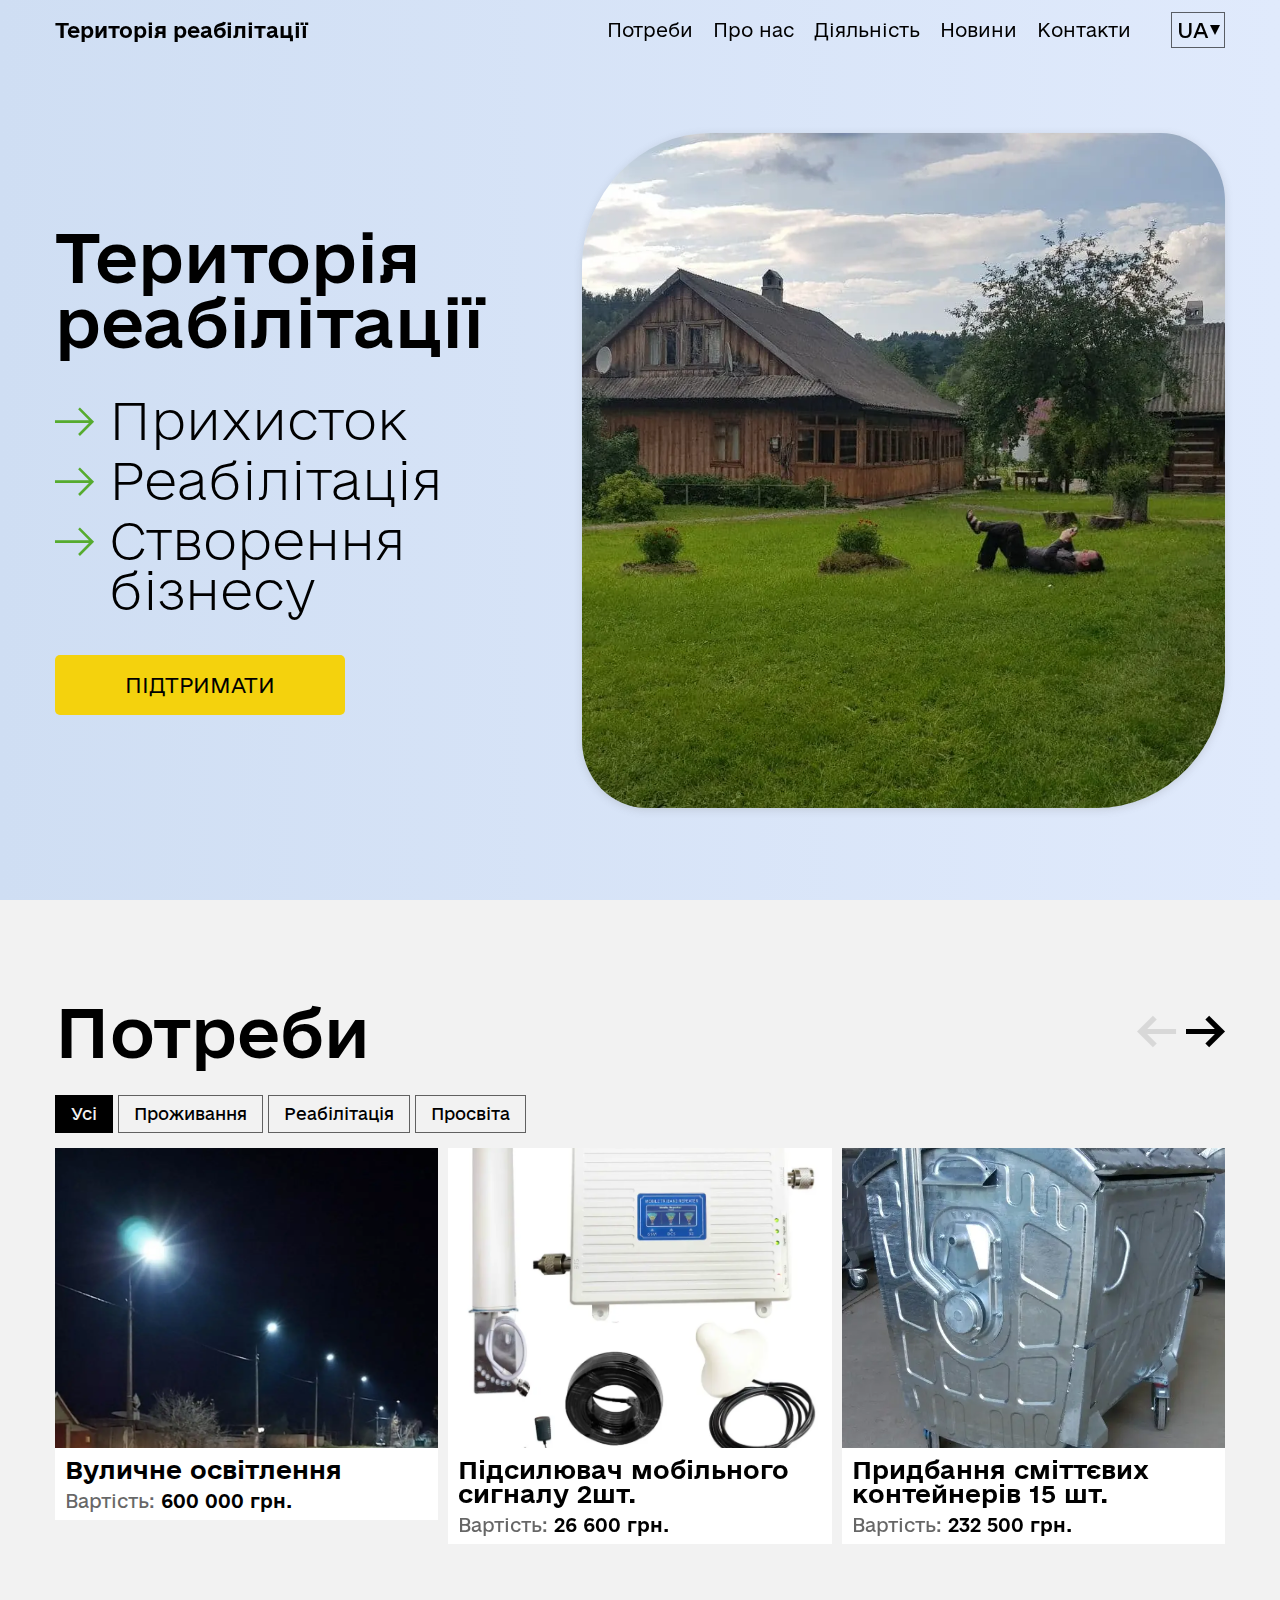
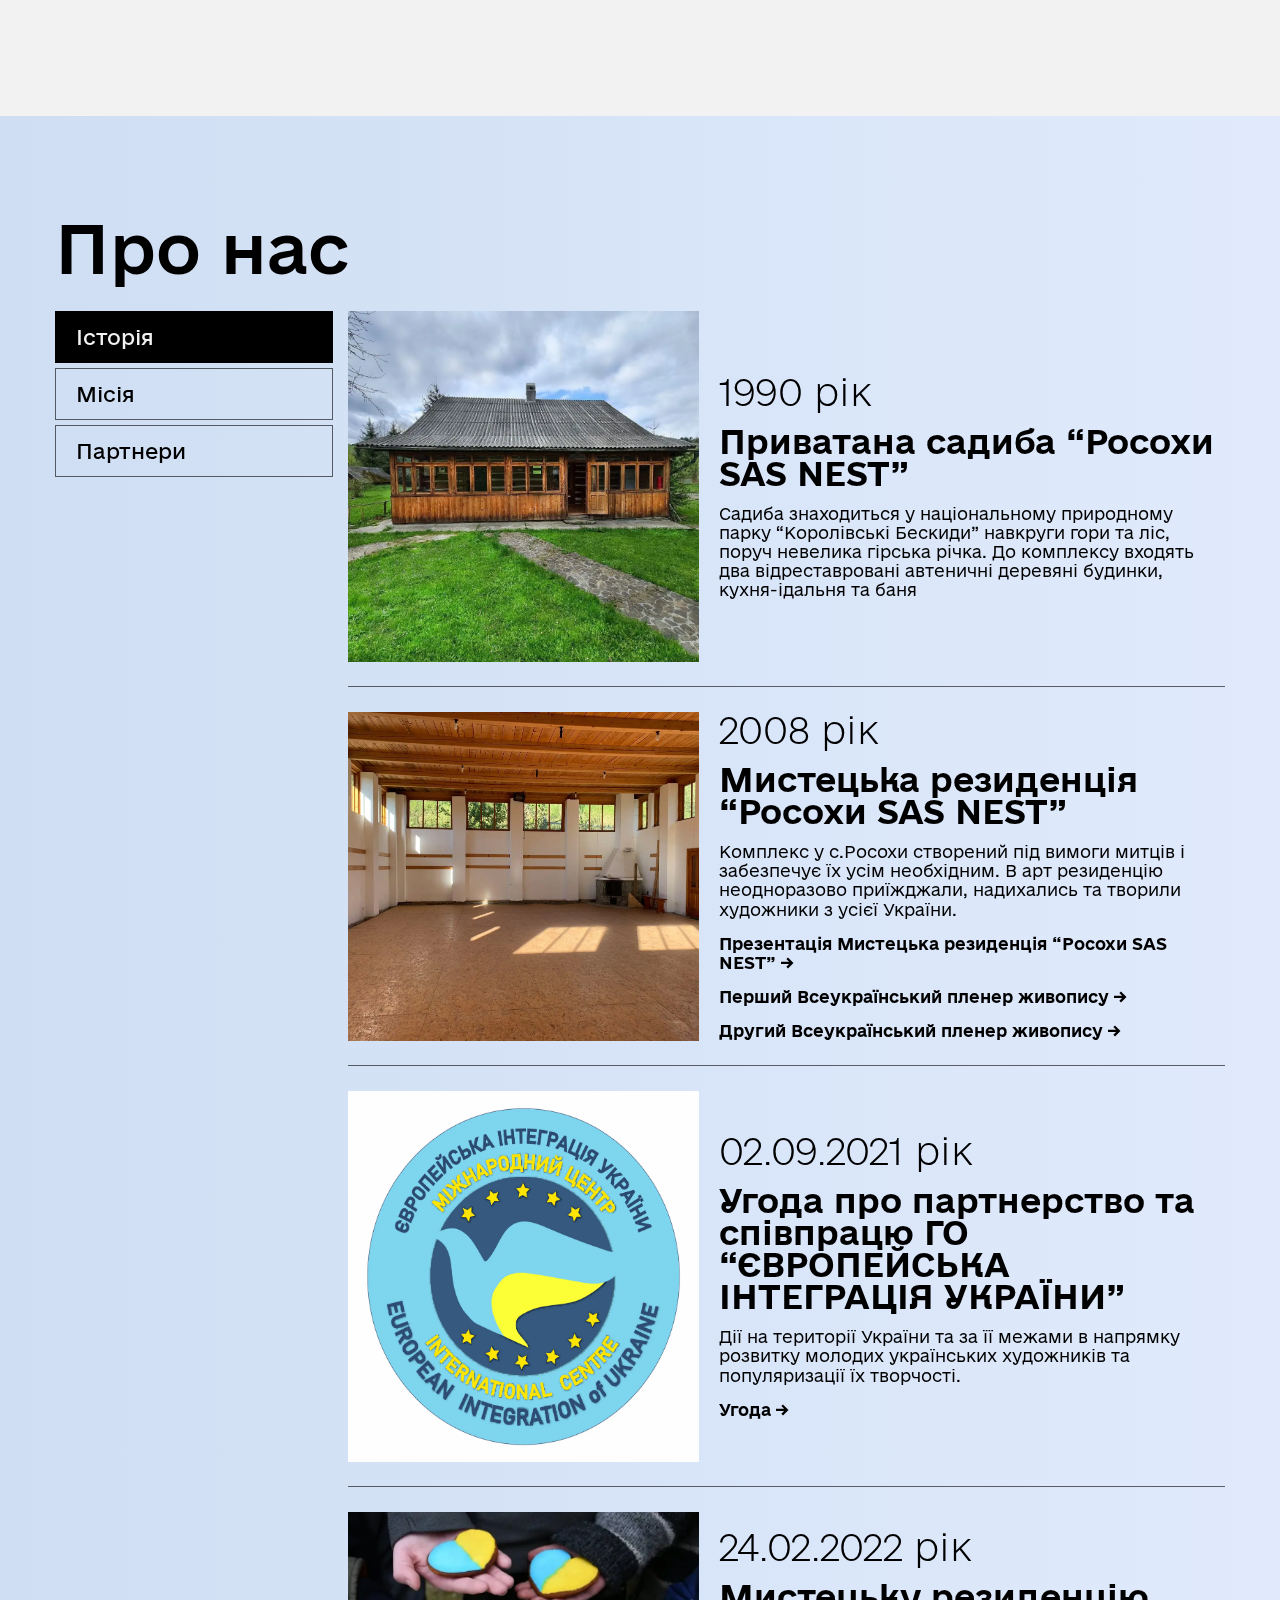
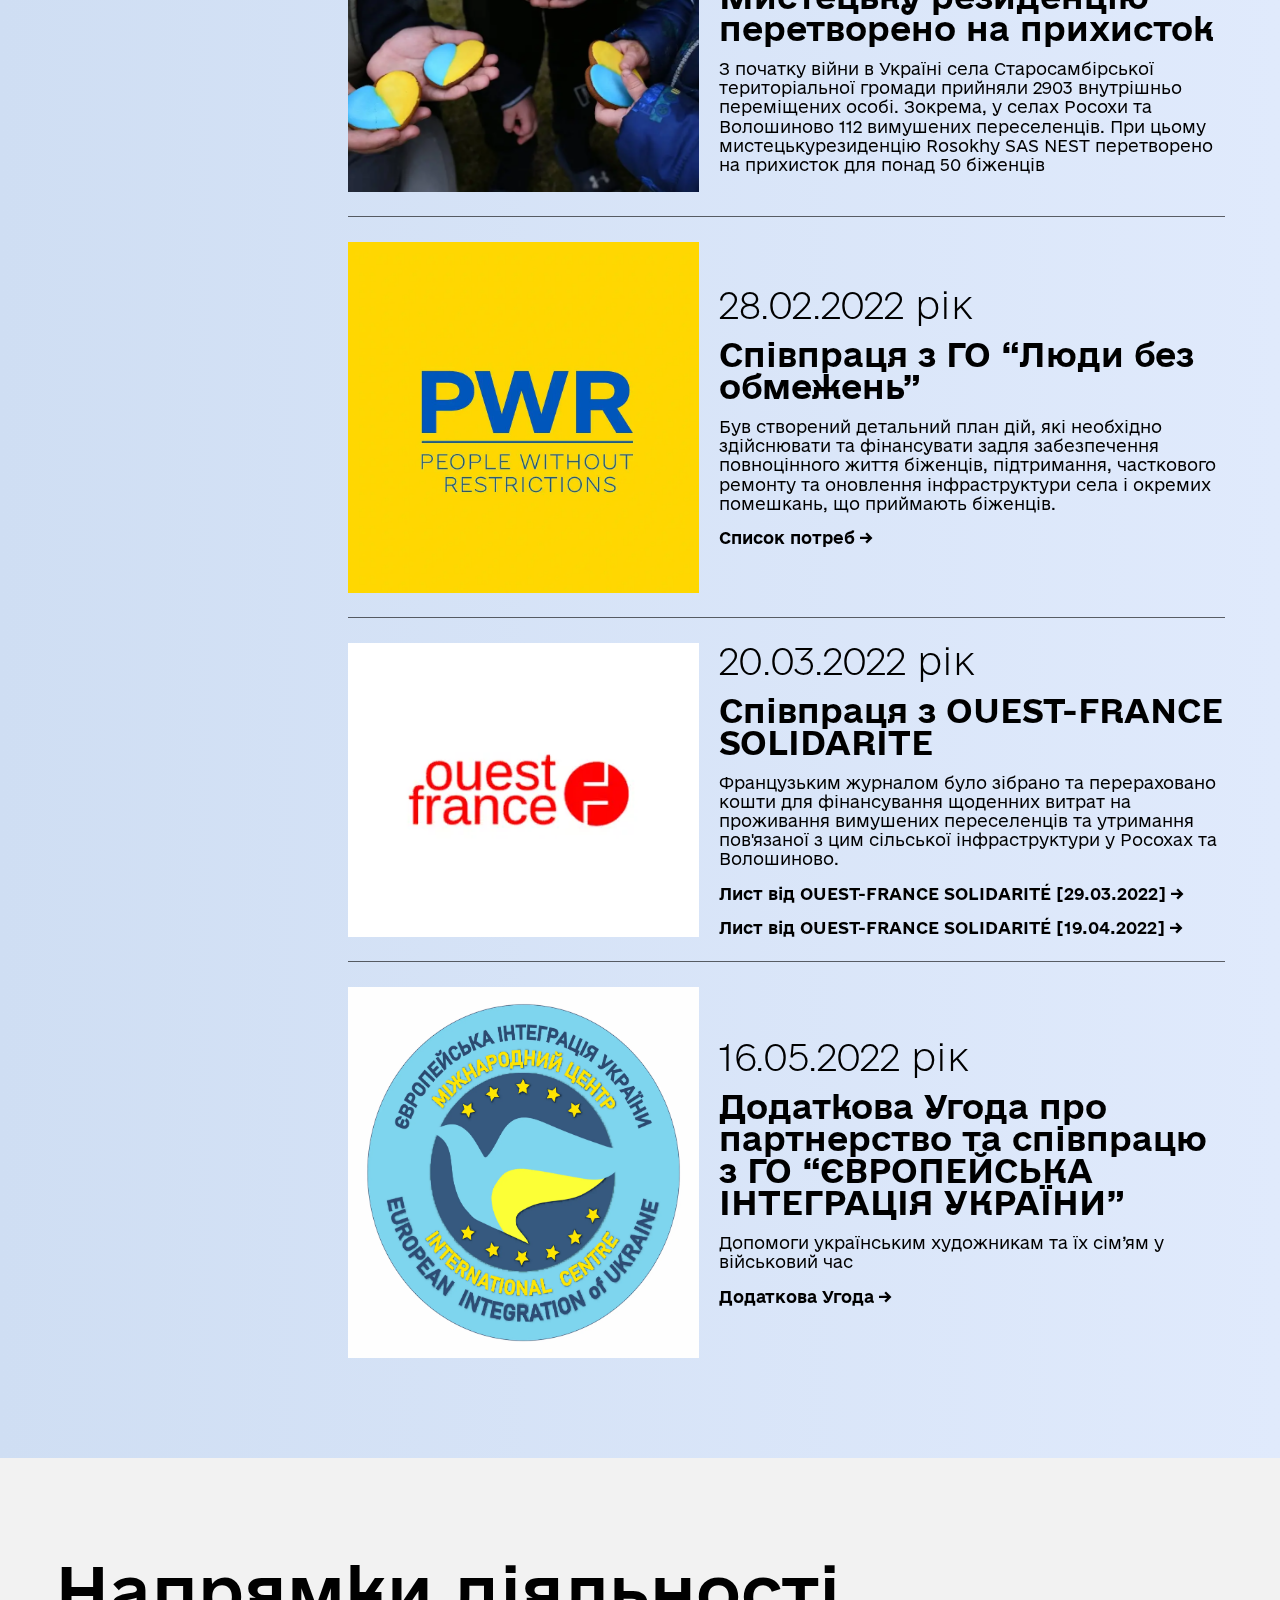
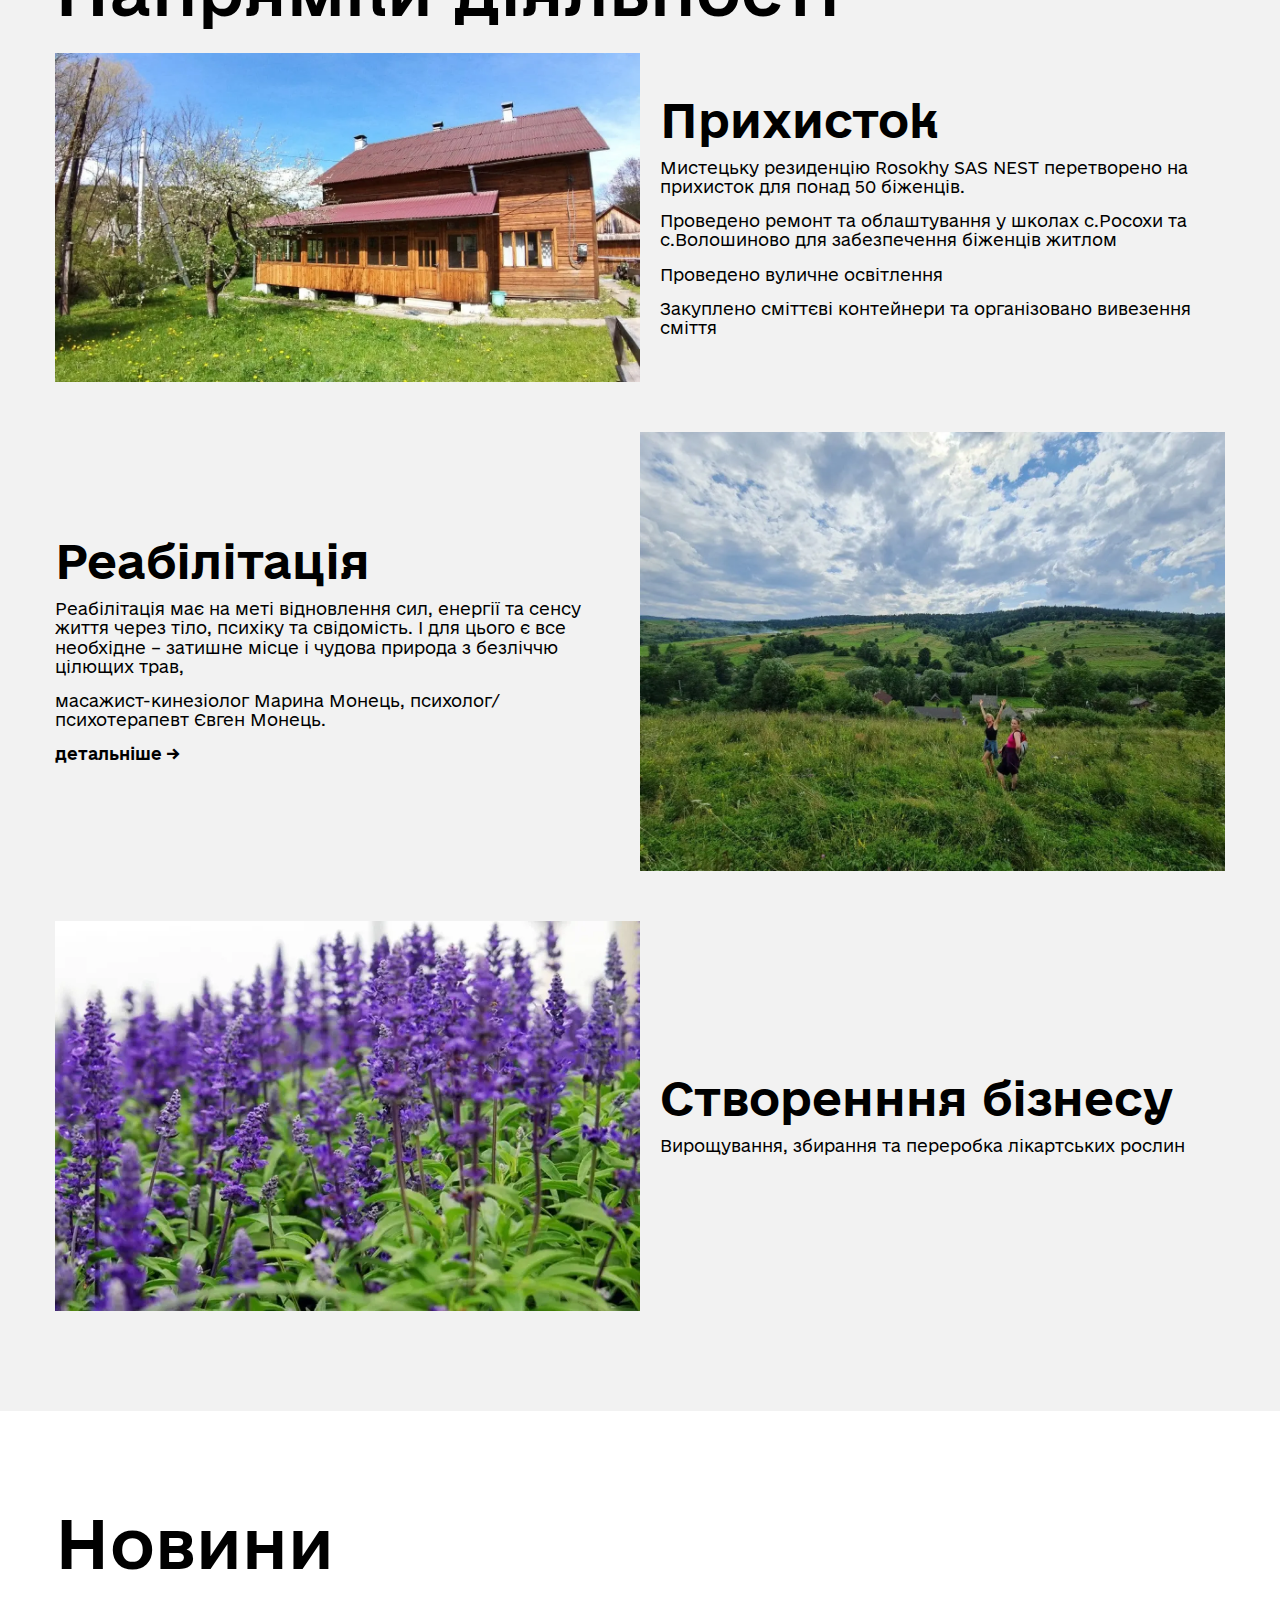
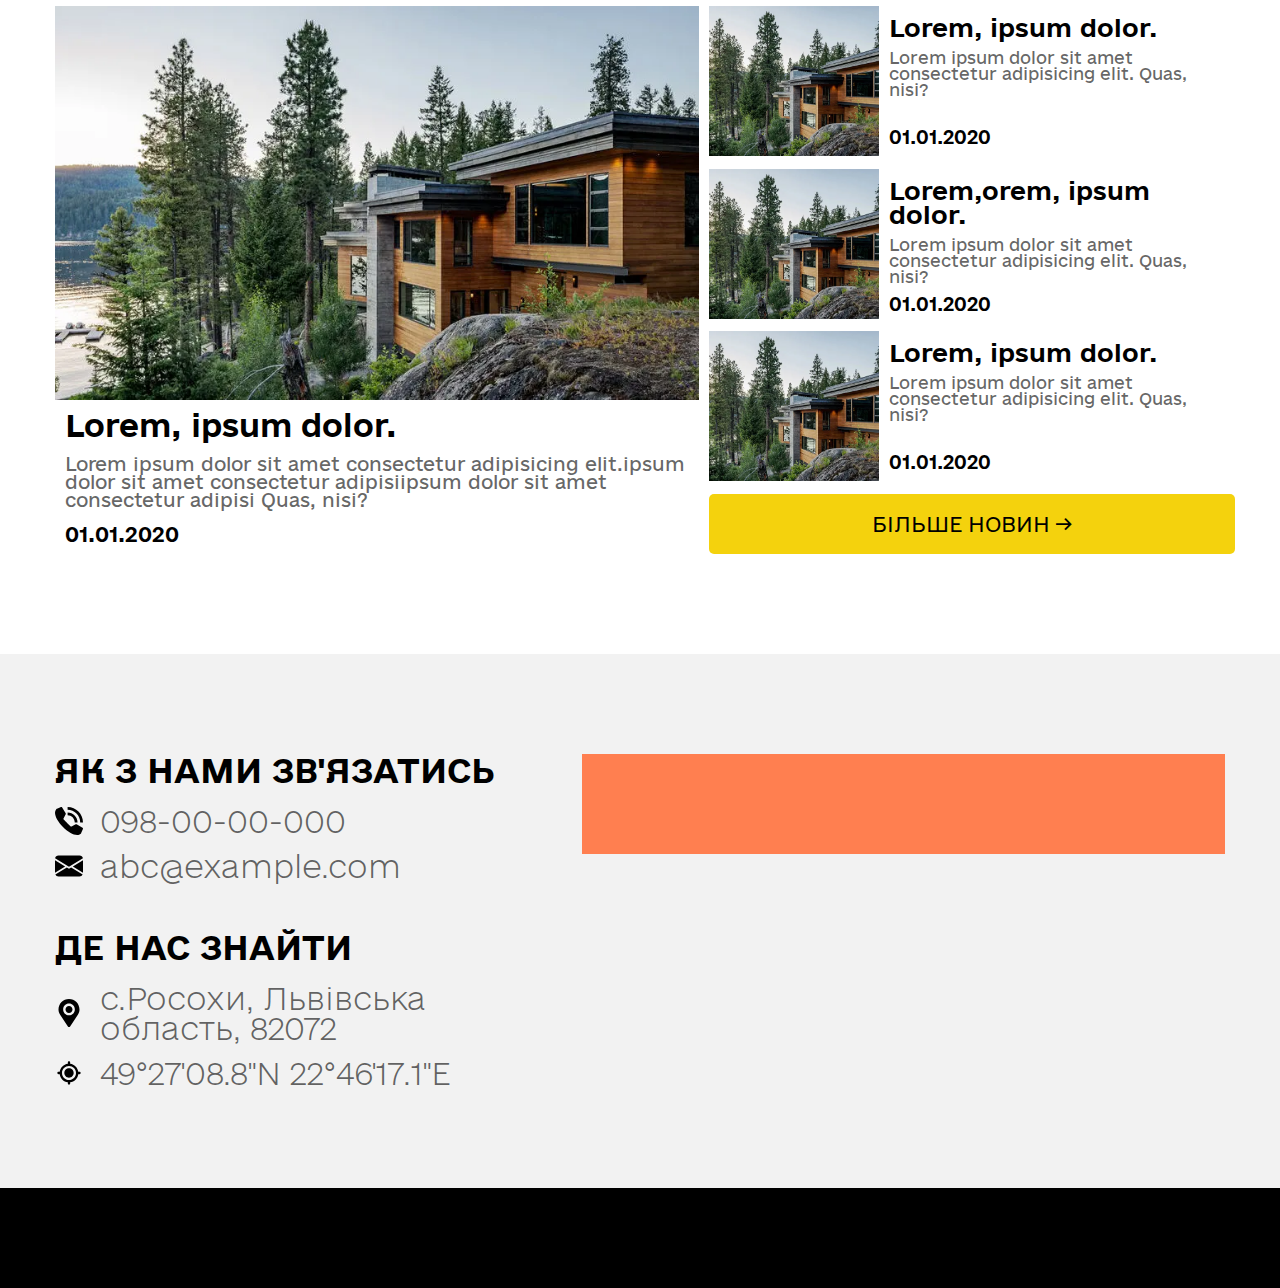
==== commit 033c882c: "2" ====
--- a/index.html
+++ b/index.html
@@ -5,7 +5,7 @@
     <meta charset="UTF-8">
     <meta http-equiv="X-UA-Compatible" content="IE=edge">
     <meta name="viewport" content="width=device-width, initial-scale=1.0">
-    <link rel="stylesheet" href="css/style.min.css?_v=20220902090459">
+    <link rel="stylesheet" href="css/style.min.css?_v=20220902104940">
     <title>Територія реабілітації</title>
 </head>
 
@@ -90,20 +90,15 @@
                                     <span>Усі</span>
                                 </div>
                                 <div class="filter-needs__item" data-filter="01">
-                                    <span>Проиживання</span>
+                                    <span>Проживання</span>
                                 </div>
                                 <div class="filter-needs__item" data-filter="02">
                                     <span>Реабілітація</span>
                                 </div>
                                 <div class="filter-needs__item" data-filter="03">
-                                    <span>Реабілітація</span>
-                                </div>
-                                <div class="filter-needs__item" data-filter="04">
-                                    <span>Реабілітація</span>
-                                </div>
-                                <div class="filter-needs__item" data-filter="05">
-                                    <span>Реабілітація</span>
-                                </div>
+                                    <span>Просвіта</span>
+                                </div>
+
                             </div>
                         </div>
                         <div class="needs__list list-needs">
@@ -116,7 +111,7 @@
                                         </div>
                                         <div class="needs-slide__desc">
                                             <p class="needs-slide__title">Вуличне освітлення</p>
-                                            <p class="needs-slide__price">Вартість: <span>$1 000</span></p>
+                                            <p class="needs-slide__price">Вартість: <span>600 000 грн.</span></p>
                                         </div>
                                     </a>
                                     <a href="#" class="01 swiper-slide needs-slide">
@@ -124,8 +119,8 @@
                                             <picture><source srcset="img/needs/02.webp"type="image/webp"><img src="img/needs/02.png" alt=""></picture>
                                         </div>
                                         <div class="needs-slide__desc">
-                                            <p class="needs-slide__title">Підсилювач мобільного сигналу</p>
-                                            <p class="needs-slide__price">Вартість: <span>$1 000</span></p>
+                                            <p class="needs-slide__title">Підсилювач мобільного сигналу 2шт.</p>
+                                            <p class="needs-slide__price">Вартість: <span>26 600 грн.</span></p>
                                         </div>
                                     </a>
                                     <a href="#" class="01 swiper-slide needs-slide">
@@ -133,91 +128,53 @@
                                             <picture><source srcset="img/needs/03.webp"type="image/webp"><img src="img/needs/03.jpg" alt=""></picture>
                                         </div>
                                         <div class="needs-slide__desc">
-                                            <p class="needs-slide__title">Сміттєві контейнери</p>
-                                            <p class="needs-slide__price">Вартість: <span>$1 000</span></p>
+                                            <p class="needs-slide__title">Придбання сміттєвих контейнерів 15
+                                                шт.</p>
+                                            <p class="needs-slide__price">Вартість: <span>232 500 грн.</span></p>
                                         </div>
                                     </a>
                                     <a href="#" class="01 swiper-slide needs-slide">
                                         <div class="needs-slide__img">
-                                            <picture><source srcset="img/1.webp"type="image/webp"><img src="img/1.jpg" alt=""></picture>
+                                            <picture><source srcset="img/needs/04.webp"type="image/webp"><img src="img/needs/04.jpg" alt=""></picture>
                                         </div>
                                         <div class="needs-slide__desc">
-                                            <p class="needs-slide__title">#1 Lorem, ipsum dolor.</p>
-                                            <p class="needs-slide__price">Вартість: <span>$1 000</span></p>
+                                            <p class="needs-slide__title">Придбання комп’ютерної техніки для
+                                                Волошинівського старостинського округу</p>
+                                            <p class="needs-slide__price">Вартість: <span>35 497 грн.</span></p>
+                                        </div>
+                                    </a>
+                                    <a href="#" class="03 swiper-slide needs-slide">
+                                        <div class="needs-slide__img">
+                                            <picture><source srcset="img/00.webp"type="image/webp"><img src="img/00.jpg" alt=""></picture>
+                                        </div>
+                                        <div class="needs-slide__desc">
+                                            <p class="needs-slide__title">Облаштування навчального класу та ігрової
+                                                кімнати для дітей внутрішньо переміщених осіб</p>
+                                            <p class="needs-slide__price">Вартість: <span>138 333 грн.</span></p>
+                                        </div>
+                                    </a>
+                                    <a href="#" class="02 swiper-slide needs-slide">
+                                        <div class="needs-slide__img">
+                                            <picture><source srcset="img/00.webp"type="image/webp"><img src="img/00.jpg" alt=""></picture>
+                                        </div>
+                                        <div class="needs-slide__desc">
+                                            <p class="needs-slide__title">Облаштування дитячих споривно-ігрових
+                                                майданчиків в с. Росохи та с. Волошиново</p>
+                                            <p class="needs-slide__price">Вартість: <span>280 200 грн.</span></p>
                                         </div>
                                     </a>
                                     <a href="#" class="01 swiper-slide needs-slide">
                                         <div class="needs-slide__img">
-                                            <picture><source srcset="img/1.webp"type="image/webp"><img src="img/1.jpg" alt=""></picture>
+                                            <picture><source srcset="img/00.webp"type="image/webp"><img src="img/00.jpg" alt=""></picture>
                                         </div>
                                         <div class="needs-slide__desc">
-                                            <p class="needs-slide__title">#1 Lorem, ipsum dolor.</p>
-                                            <p class="needs-slide__price">Вартість: <span>$1 000</span></p>
+                                            <p class="needs-slide__title">Капітальний ремонт будівлі ЗЗСО І-ступеня в с.
+                                                Волошиново </p>
+                                            <p class="needs-slide__price">Вартість: <span>956 819,00 грн</span></p>
                                         </div>
                                     </a>
-                                    <a href="#" class="02 swiper-slide needs-slide">
-                                        <div class="needs-slide__img">
-                                            <picture><source srcset="img/1.webp"type="image/webp"><img src="img/1.jpg" alt=""></picture>
-                                        </div>
-                                        <div class="needs-slide__desc">
-                                            <p class="needs-slide__title">#2 Lorem, ipsum dolor.</p>
-                                            <p class="needs-slide__price">Вартість: <span>$1 000</span></p>
-                                        </div>
-                                    </a>
-                                    <a href="#" class="02 swiper-slide needs-slide">
-                                        <div class="needs-slide__img">
-                                            <picture><source srcset="img/1.webp"type="image/webp"><img src="img/1.jpg" alt=""></picture>
-                                        </div>
-                                        <div class="needs-slide__desc">
-                                            <p class="needs-slide__title">#2 Lorem, ipsum dolor.</p>
-                                            <p class="needs-slide__price">Вартість: <span>$1 000</span></p>
-                                        </div>
-                                    </a>
-                                    <a href="#" class="03 swiper-slide needs-slide">
-                                        <div class="needs-slide__img">
-                                            <picture><source srcset="img/1.webp"type="image/webp"><img src="img/1.jpg" alt=""></picture>
-                                        </div>
-                                        <div class="needs-slide__desc">
-                                            <p class="needs-slide__title">#3 Lorem, ipsum dolor.</p>
-                                            <p class="needs-slide__price">Вартість: <span>$1 000</span></p>
-                                        </div>
-                                    </a>
-                                    <a href="#" class="04 swiper-slide needs-slide">
-                                        <div class="needs-slide__img">
-                                            <picture><source srcset="img/1.webp"type="image/webp"><img src="img/1.jpg" alt=""></picture>
-                                        </div>
-                                        <div class="needs-slide__desc">
-                                            <p class="needs-slide__title">#4 Lorem, ipsum dolor.</p>
-                                            <p class="needs-slide__price">Вартість: <span>$1 000</span></p>
-                                        </div>
-                                    </a>
-                                    <a href="#" class="05 swiper-slide needs-slide">
-                                        <div class="needs-slide__img">
-                                            <picture><source srcset="img/1.webp"type="image/webp"><img src="img/1.jpg" alt=""></picture>
-                                        </div>
-                                        <div class="needs-slide__desc">
-                                            <p class="needs-slide__title">#5 Lorem, ipsum dolor.</p>
-                                            <p class="needs-slide__price">Вартість: <span>$1 000</span></p>
-                                        </div>
-                                    </a>
-                                    <a href="#" class="05 swiper-slide needs-slide">
-                                        <div class="needs-slide__img">
-                                            <picture><source srcset="img/1.webp"type="image/webp"><img src="img/1.jpg" alt=""></picture>
-                                        </div>
-                                        <div class="needs-slide__desc">
-                                            <p class="needs-slide__title">#5 Lorem, ipsum dolor.</p>
-                                            <p class="needs-slide__price">Вартість: <span>$1 000</span></p>
-                                        </div>
-                                    </a>
-                                    <a href="#" class="05 swiper-slide needs-slide">
-                                        <div class="needs-slide__img">
-                                            <picture><source srcset="img/1.webp"type="image/webp"><img src="img/1.jpg" alt=""></picture>
-                                        </div>
-                                        <div class="needs-slide__desc">
-                                            <p class="needs-slide__title">#5 Lorem, ipsum dolor.</p>
-                                            <p class="needs-slide__price">Вартість: <span>$1 000</span></p>
-                                        </div>
-                                    </a>
+
+
                                 </div>
                             </div>
                         </div>
@@ -295,11 +252,16 @@
                                                     художники з усієї України.
 
                                                 </p>
-                                                <a href="#" class="about-box__link">Презентація Мистецька резиденція
+                                                <a href="https://prezi.com/view/SyPRxKCyqflrxRAUl5DX/" target="_blank"
+                                                    class="about-box__link">Презентація Мистецька резиденція
                                                     “Росохи SAS NEST” →</a>
-                                                <a href="#" class="about-box__link"> Перший Всеукраїнський пленер
+                                                <a href="https://evrointegracia.org.ua/?p=1842" target="_blank"
+                                                    class="about-box__link"> Перший
+                                                    Всеукраїнський пленер
                                                     живопису →</a>
-                                                <a href="#" class="about-box__link"> Другий Всеукраїнський пленер
+                                                <a href="https://evrointegracia.org.ua/?p=1961" target="_blank"
+                                                    class="about-box__link"> Другий
+                                                    Всеукраїнський пленер
                                                     живопису →</a>
                                             </div>
                                         </div>
@@ -322,7 +284,8 @@
                                                     популяризації їх творчості.
 
                                                 </p>
-                                                <a href="#" class="about-box__link"> Угода →</a>
+                                                <a href="https://evrointegracia.org.ua/?p=1950" target="_blank"
+                                                    class="about-box__link"> Угода →</a>
                                             </div>
                                         </div>
                                     </div>
@@ -368,7 +331,9 @@
                                                     окремих помешкань, що приймають
                                                     біженців.
                                                 </p>
-                                                <a href="#" class="about-box__link"> Список потреб →</a>
+                                                <a href="https://evrointegracia.org.ua/?p=1950" target="_blank"
+                                                    class="about-box__link">
+                                                    Список потреб →</a>
                                             </div>
                                         </div>
                                     </div>
@@ -389,9 +354,15 @@
                                                     пов'язаної з цим сільської інфраструктури
                                                     у Росохах та Волошиново.
                                                 </p>
-                                                <a href="#" class="about-box__link"> Листи від OUEST-FRANCE SOLIDARITÉ
+                                                <a href="https://drive.google.com/file/d/1FLL87Yy0iMktW7oMsFhB_uTzKjoHuIGm/view?usp=sharing"
+                                                    target="_blank" class="about-box__link"> Лист від OUEST-FRANCE
+                                                    SOLIDARITÉ [29.03.2022]
                                                     →</a>
-                                                <a href="#" class="about-box__link"> Звіт виконаних робіт →</a>
+                                                <a href="https://drive.google.com/file/d/1g0k6Im93fPePWwxgrvmR1Kfunk_hvTgu/view?usp=sharing"
+                                                    target="_blank" class="about-box__link"> Лист від OUEST-FRANCE
+                                                    SOLIDARITÉ [19.04.2022]
+                                                    →</a>
+
                                             </div>
                                         </div>
                                     </div>
@@ -410,9 +381,8 @@
                                                     Допомоги українським художникам
                                                     та їх сім’ям у військовий час
                                                 </p>
-                                                <a href="#" class="about-box__link"> Листи від OUEST-FRANCE SOLIDARITÉ
-                                                    →</a>
-                                                <a href="#" class="about-box__link"> Додаткова Угода →</a>
+                                                <a href="https://evrointegracia.org.ua/?p=1953" target="_blank"
+                                                    class="about-box__link"> Додаткова Угода →</a>
                                             </div>
                                         </div>
                                     </div>
@@ -468,15 +438,19 @@
                                                     Допомоги українським художникам та їх сім’ям
                                                     у військовий час.
                                                 </p>
-                                                <a href="#" class="about-box__link">Перший Всеукраїнський пленер
+                                                <a href="https://evrointegracia.org.ua/?p=1842" target="_blank"
+                                                    class="about-box__link">Перший Всеукраїнський пленер
                                                     живопису →
                                                 </a>
-                                                <a href="#" class="about-box__link">Другий Всеукраїнський пленер
+                                                <a href="https://evrointegracia.org.ua/?p=1961" target="_blank"
+                                                    class="about-box__link">Другий Всеукраїнський пленер
                                                     живопису →
                                                 </a>
-                                                <a href="#" class="about-box__link">Угода про партнерство та співпрацю →
+                                                <a href="https://evrointegracia.org.ua/?p=1950" target="_blank"
+                                                    class="about-box__link">Угода про партнерство та співпрацю →
                                                 </a>
-                                                <a href="#" class="about-box__link">Додаткова Угода про партнерство та
+                                                <a href="https://evrointegracia.org.ua/?p=1953" target="_blank"
+                                                    class="about-box__link">Додаткова Угода про партнерство та
                                                     співпрацю →
                                                 </a>
                                             </div>
@@ -495,7 +469,8 @@
                                                     Утримання та ремент сільської інфраструктури
                                                     у Росохах та Волошиново для потреб біденців.
                                                 </p>
-                                                <a href="#" class="about-box__link">Звіт →</a>
+                                                <a href="https://docs.google.com/document/d/1OSVLhqEE2isVEJ2b-2JelyN5JhJIuJ8n_720XAXlfqI/edit?usp=sharing"
+                                                    target="_blank" class="about-box__link">Звіт →</a>
                                             </div>
                                         </div>
                                     </div>
@@ -509,12 +484,19 @@
                                                 <p class="about-box__text">Збір кошті для фінансування щоденних витрат
                                                     на проживання біженців та утримання
                                                     пов'язаної з цим сільської інфраструктури
-                                                    у Росохах та Волошиново.Усі кошти були перераховані у Благодійни
+                                                    у Росохах та Волошиново.Усі кошти були перераховані у Благодійни
                                                     фонд “Люди без обмежень”
-
-
-                                                </p>
-                                                <a href="#" class="about-box__link"> Листи від OUEST-FRANCE SOLIDARITÉ
+                                                </p>
+
+
+
+                                                <a href="https://drive.google.com/file/d/1FLL87Yy0iMktW7oMsFhB_uTzKjoHuIGm/view?usp=sharing"
+                                                    target="_blank" class="about-box__link"> Лист від OUEST-FRANCE
+                                                    SOLIDARITÉ [29.03.2022]
+                                                    →</a>
+                                                <a href="https://drive.google.com/file/d/1g0k6Im93fPePWwxgrvmR1Kfunk_hvTgu/view?usp=sharing"
+                                                    target="_blank" class="about-box__link"> Лист від OUEST-FRANCE
+                                                    SOLIDARITÉ [19.04.2022]
                                                     →</a>
                                             </div>
                                         </div>
@@ -544,7 +526,9 @@
                                                     Масажист-кинезіолог Марина Монець,
                                                     психолог/психотерапевт Євген Монець.
                                                 </p>
-                                                <!--<a href="#" class="about-box__link"> Список потреб →</a>-->
+                                                <a href="https://www.facebook.com/profile.php?id=100084248228976"
+                                                    target="_blank" class="about-box__link"> facebook сторінка пректу
+                                                    →</a>
                                             </div>
                                         </div>
                                     </div>
@@ -645,7 +629,8 @@
                                         психолог/психотерапевт Євген Монець.
 
                                     </p>
-                                    <a href="#" class="item-activity__link"> детальніше →</a>
+                                    <a href="https://www.facebook.com/profile.php?id=100084248228976" target="_blank"
+                                        class="item-activity__link"> детальніше →</a>
 
                                 </div>
                             </div>
@@ -776,8 +761,8 @@
 
 </footer>
         </div>
-        <script src="js/lang.js?_v=20220902090459"></script>
-        <script src="js/app.min.js?_v=20220902090459"></script>
+        <script src="js/lang.js?_v=20220902104940"></script>
+        <script src="js/app.min.js?_v=20220902104940"></script>
 
 
 
--- a/css/style.min.css
+++ b/css/style.min.css
@@ -1 +1 @@
-@font-face{font-family:eUkraine;font-display:swap;src:url(../fonts/eUkraine-Bold.woff2) format("woff2"),url(../fonts/eUkraine-Bold.woff) format("woff");font-weight:700;font-style:normal}@font-face{font-family:eUkraine;font-display:swap;src:url(../fonts/eUkraine-Light.woff2) format("woff2"),url(../fonts/eUkraine-Light.woff) format("woff");font-weight:300;font-style:normal}@font-face{font-family:eUkraine;font-display:swap;src:url(../fonts/eUkraine-Medium.woff2) format("woff2"),url(../fonts/eUkraine-Medium.woff) format("woff");font-weight:500;font-style:normal}@font-face{font-family:eUkraine;font-display:swap;src:url(../fonts/eUkraine-Regular.woff2) format("woff2"),url(../fonts/eUkraine-Regular.woff) format("woff");font-weight:400;font-style:normal}@font-face{font-family:eUkraine;font-display:swap;src:url(../fonts/eUkraine-Thin.woff2) format("woff2"),url(../fonts/eUkraine-Thin.woff) format("woff");font-weight:100;font-style:normal}@font-face{font-family:eUkraine;font-display:swap;src:url(../fonts/eUkraine-UltraLight.woff2) format("woff2"),url(../fonts/eUkraine-UltraLight.woff) format("woff");font-weight:200;font-style:normal}@font-face{font-family:eUkraineHead;font-display:swap;src:url(../fonts/eUkraineHead-Bold.woff2) format("woff2"),url(../fonts/eUkraineHead-Bold.woff) format("woff");font-weight:700;font-style:normal}@font-face{font-family:eUkraineHead;font-display:swap;src:url(../fonts/eUkraineHead-Light.woff2) format("woff2"),url(../fonts/eUkraineHead-Light.woff) format("woff");font-weight:300;font-style:normal}@font-face{font-family:eUkraineHead;font-display:swap;src:url(../fonts/eUkraineHead-Medium.woff2) format("woff2"),url(../fonts/eUkraineHead-Medium.woff) format("woff");font-weight:500;font-style:normal}@font-face{font-family:eUkraineHead;font-display:swap;src:url(../fonts/eUkraineHead-Regular.woff2) format("woff2"),url(../fonts/eUkraineHead-Regular.woff) format("woff");font-weight:400;font-style:normal}@font-face{font-family:eUkraineHead;font-display:swap;src:url(../fonts/eUkraineHead-Thin.woff2) format("woff2"),url(../fonts/eUkraineHead-Thin.woff) format("woff");font-weight:100;font-style:normal}@font-face{font-family:eUkraineHead;font-display:swap;src:url(../fonts/eUkraineHead-UltraLight.woff2) format("woff2"),url(../fonts/eUkraineHead-UltraLight.woff) format("woff");font-weight:400;font-style:normal}*{padding:0;margin:0;border:0}*,:after,:before{box-sizing:border-box}:active,:focus{outline:0}a:active,a:focus{outline:0}aside,footer,header,nav{display:block}body,html{height:100%;width:100%;font-size:100%;line-height:1;font-size:16px;font-family:eUkraine;color:#000;-moz-text-size-adjust:100%;-webkit-text-size-adjust:100%}button,input,textarea{font-family:inherit}input::-ms-clear{display:none}input[type=email],input[type=tel],input[type=text],textarea{-webkit-appearance:none;-moz-appearance:none;appearance:none}button{cursor:pointer}button::-moz-focus-inner{padding:0;border:0}a,a:visited{text-decoration:none}a:hover{text-decoration:none}ul li{list-style:none}img{vertical-align:top}a:active{color:#000}h1,h2,h3,h4,h5,h6{font-size:inherit;font-weight:inherit}*{-webkit-tap-highlight-color:transparent}body,html{height:100%}body{background:#f2f2f2}body._lock{overflow:hidden}.wrapper{display:flex;min-height:100%;overflow:hidden;min-width:0;flex-direction:column}.main{flex:1 1 auto}[class*=__container]{max-width:1200px;margin:0 auto;width:100%;overflow:hidden;padding:0 15px}.header{position:fixed;top:0;left:0;width:100%;z-index:10;transition:background-color .3s ease-in-out}body._scroll .header{background:#f2f2f2;box-shadow:0 1px 6px 0 rgba(32,33,36,.28)}.header__container{position:relative;display:flex;align-items:center;justify-content:space-between;height:60px;padding:5px 15px 5px 15px}body._scroll .header__container{border-color:transparent}.header__logo{z-index:10;font-size:20px;font-weight:700;font-family:eUkraineHead;color:#000}.menu__icon{display:none}.menu__list{display:flex;align-items:center;gap:20px}.menu__list:focus .menu__link,.menu__list:hover .menu__link{opacity:.4}.menu__list:focus .menu__link:focus,.menu__list:focus .menu__link:hover,.menu__list:hover .menu__link:focus,.menu__list:hover .menu__link:hover{opacity:1}.menu__link{color:#000;font-size:18px;font-weight:300;transition:opacity .3s linear}.lang{font-weight:700;font-size:20px;cursor:pointer;border:1px solid #000;padding:5px}.menu-lng{display:flex;align-items:center;justify-content:center;gap:40px}.select-lang{position:relative;z-index:40}.select-lang::after{position:absolute;top:50%;transform:translateY(-50%);right:5px;z-index:10;content:"";border-style:solid;border-width:10px 5px 0 5px;border-color:#000 transparent transparent transparent}.select-lang select{background:0 0;border:1px solid rgba(0,0,0,.6);-webkit-appearance:none;-moz-appearance:none;appearance:none;font-family:inherit;font-size:20px;padding:5px 15px 5px 5px}footer{flex:0;width:100%;height:100px;background:#000}.btn{display:inline-block;color:#000;font-size:20px;font-weight:300;text-align:center;text-transform:uppercase;background:#f4d20d;padding:20px 70px;border-radius:5px;transition:background .1s ease,border-radius .3s ease}.btn:focus,.btn:hover{background:#f7dd4a;border-radius:10px}.title{color:#000;font-size:clamp(3.438rem,.331rem + 4.98vw,4.063rem);font-weight:500;font-family:eUkraineHead;margin-bottom:clamp(.938rem,.597rem + 1.7vw,1.875rem)}.home{background:linear-gradient(to right,#cfdef3,#e0eafc);height:100vh}.home__container{display:flex;min-height:100%;justify-content:space-between;align-items:center;padding-top:60px!important;padding-bottom:20px!important}.home__info{display:flex;flex-direction:column;align-items:flex-start;gap:clamp(1.25rem,.795rem + 2.27vw,2.5rem);flex:0 0 40%;overflow:hidden}.home__title{margin:0;font-size:clamp(2.5rem,1.932rem + 2.84vw,4.063rem)}.no-webp .home__pic{background-image:url(../img/1.jpg)}.home__pic{display:block;height:75vh;min-height:450px;flex:0 0 55%;background-size:cover;background-position:center;box-shadow:rgba(99,99,99,.2) 0 2px 8px 0;border-radius:20% 10%}.subtitle-home{display:flex;flex-direction:column;gap:10px}.subtitle-home__item{display:flex;font-size:clamp(1.625rem,.943rem + 2.91vw,3.125rem)}.subtitle-home span{margin:0 15px 0 0;color:#56ab2f;font-weight:100}.subtitle-home__text{color:#000;font-weight:100}.needs{padding:clamp(1.875rem,.284rem + 7.95vw,6.25rem) 0}.needs__container{position:relative}.filter-needs{margin-bottom:15px}.filter-needs__items{display:flex;gap:5px;flex-wrap:wrap}.filter-needs__item{cursor:pointer;padding:10px 15px;border:1px solid rgba(0,0,0,.6)}.filter-needs__item._active,.filter-needs__item:active,.filter-needs__item:hover,.filter-needs__item:target{background-color:#000}.filter-needs__item._active span,.filter-needs__item:active span,.filter-needs__item:hover span,.filter-needs__item:target span{color:#f2f2f2}.list-needs{min-width:0}.swiper{overflow:hidden}.needs-swiper-btns{position:absolute;top:5px;right:15px;display:flex;gap:10px}.swiper-button-disabled{opacity:.1}.needs-swiper-btn{cursor:pointer;font-size:50px}.swiper-wrapper{display:inline-flex}.needs-slide{display:flex;flex-direction:column;height:100%}.needs-slide:hover .needs-slide__title,.needs-slide:target .needs-slide__title{text-decoration:underline}.needs-slide:hover .needs-slide__desc,.needs-slide:target .needs-slide__desc{background-color:#f2f2f2}.needs-slide:hover .needs-slide__img img,.needs-slide:target .needs-slide__img img{transform:scale(1.07)}.needs-slide._hide{display:none}.needs-slide__desc{background-color:#fff;padding:10px;overflow:hidden}.needs-slide__img{overflow:hidden;height:300px}.needs-slide__img img{width:100%;height:100%;-o-object-fit:cover;object-fit:cover;transition:.5s}.needs-slide__title{font-size:clamp(1.25rem,1.159rem + .45vw,1.5rem);font-weight:700;color:#000;transition:-webkit-text-decoration .1s linear;transition:text-decoration .1s linear;transition:text-decoration .1s linear,-webkit-text-decoration .1s linear;margin-bottom:10px}.needs-slide__price{color:rgba(0,0,0,.6);font-size:18px}.needs-slide__price span{color:#000;font-weight:700}.about{padding:clamp(1.875rem,.284rem + 7.95vw,6.25rem) 0;background:linear-gradient(to right,#cfdef3,#e0eafc)}.about__body{display:flex}.about__left{flex:0 0 25%;position:-webkit-sticky;position:sticky;top:0}.about__right{flex:0 0 75%}.about__navigation{padding-right:15px;display:flex;flex-direction:column;gap:5px}.about__navigation-item{cursor:pointer;padding:15px 20px;border:1px solid rgba(0,0,0,.6)}.about__navigation-item._active,.about__navigation-item:active,.about__navigation-item:hover,.about__navigation-item:target{background-color:#000}.about__navigation-item._active .about__navigation-text,.about__navigation-item:active .about__navigation-text,.about__navigation-item:hover .about__navigation-text,.about__navigation-item:target .about__navigation-text{color:#f2f2f2}.about__navigation-text{color:#000;font-size:20px}.about-box-t__subtitle{font-weight:300;font-size:24px;color:#000;margin-bottom:20px;line-height:1.2}.about-box-t__title{display:block;font-weight:700;font-size:24px;font-family:eUkraineHead;color:#000;margin-bottom:20px;line-height:1.2}.about-box-t__text{font-weight:300;font-size:20px;color:#000;line-height:1.2}.about-box-t__text:not(:last-child){margin-bottom:20px}.about-box{display:none}.about-box._active{display:block}.about-box__item{position:relative}.about-box__item:not(:last-child){margin-bottom:50px}.about-box__item::after{position:absolute;content:"";bottom:-25px;left:0;width:100%;height:1px;background-color:rgba(0,0,0,.6)}.about-box__body{display:flex}.about-box__img{flex:0 0 40%;min-height:280px}.about-box__img img{height:100%;width:100%;-o-object-fit:cover;object-fit:cover}.about-box__desc{flex:0 0 60%;padding:0 0 0 20px;display:flex;flex-direction:column;justify-content:center;gap:15px}.about-box__year{font-weight:100;font-size:36px}.about-box__title{font-size:clamp(1.625rem,1.489rem + .68vw,2rem);font-weight:700;color:#000;font-family:eUkraineHead}.about-box__text{font-weight:300;color:#000;line-height:1.2}.about-box__link{font-weight:700;color:#000;line-height:1.2}.about-box__link:hover{text-decoration:underline}.activity{padding:clamp(1.875rem,.284rem + 7.95vw,6.25rem) 0}.activity__body{display:flex;flex-direction:column}.item-activity:not(:last-child){margin-bottom:50px}.item-activity:nth-child(even) .item-activity__body{flex-direction:row-reverse}.item-activity:nth-child(even) .item-activity__desc{padding:0 20px 0 0}.item-activity__body{display:flex}.item-activity__img{flex:0 0 50%;min-height:280px}.item-activity__img img{height:100%;width:100%;-o-object-fit:cover;object-fit:cover}.item-activity__desc{flex:0 0 50%;padding:0 0 0 20px;display:flex;flex-direction:column;justify-content:center;gap:15px}.item-activity__title{font-size:clamp(1.875rem,1.534rem + 1.7vw,2.813rem);font-weight:700;color:#000;font-family:eUkraineHead}.item-activity__text{font-weight:300;color:#000;line-height:1.2}.item-activity__link{font-weight:700;color:#000;line-height:1.2}.item-activity__link:hover{text-decoration:underline}.articles{padding:clamp(1.875rem,.284rem + 7.95vw,6.25rem) 0;background-color:#fff}.articles__body{display:flex;gap:10px}.articles__one{flex:0 0 55%;overflow:hidden}.articles__set{flex:0 0 45%;overflow:hidden;display:flex;flex-direction:column;gap:5px}.articles__more{text-align:center}.article__item{display:flex;height:100%}.article__item:hover .article__desc,.article__item:target .article__desc{background-color:#f2f2f2}.article__item:hover .article__title,.article__item:target .article__title{text-decoration:underline}.article__item:hover .article__img img,.article__item:target .article__img img{transform:scale(1.07)}.article__body{display:flex;flex-direction:column;overflow:hidden}.articles__set .article__body{flex-direction:row;height:150px}.article__img{overflow:hidden}.article__img img{width:100%;height:100%;-o-object-fit:cover;object-fit:cover;transition:.5s}.articles__set .article__img{width:300px}.article__desc{display:flex;flex-direction:column;background-color:#fff;padding:10px;transition:background-color .1s linear}.article__title{font-size:clamp(1.5rem,1.364rem + .68vw,1.875rem);font-weight:700;color:#000;transition:-webkit-text-decoration .1s linear;transition:text-decoration .1s linear;transition:text-decoration .1s linear,-webkit-text-decoration .1s linear}.articles__set .article__title{font-size:clamp(1.25rem,1.159rem + .45vw,1.5rem)}.article__text{flex:1 1 auto;color:rgba(0,0,0,.6);margin:15px 0;font-size:18px}.articles__set .article__text{font-size:16px;margin:10px 0}.article__date{color:#000;font-weight:700;font-size:20px}.articles__set .article__date{font-size:18px}.contacts{padding:clamp(1.875rem,.284rem + 7.95vw,6.25rem) 0}.contacts__body{display:flex;justify-content:space-between}.contacts__info{flex:0 0 40%}.contacts__map{flex:0 0 55%;min-width:100px;height:100px;background-color:coral}.info-contacts__get-In-Touch{margin-bottom:50px}.info-contacts__items{display:flex;flex-direction:column;gap:15px}.info-contacts__item{font-size:clamp(1.5rem,1.364rem + .68vw,1.875rem);font-weight:100;color:rgba(0,0,0,.6);padding-left:45px;background-repeat:no-repeat;background-size:6% 100%}.info-contacts__title{font-size:clamp(1.625rem,1.489rem + .68vw,2rem);font-weight:700;color:#000;font-family:eUkraineHead;margin-bottom:5px}.info-contacts__tel{background-image:url(../img/icon/tell.svg)}.info-contacts__mail{background-image:url(../img/icon/mail.svg)}.info-contacts__loc{background-image:url(../img/icon/loc.svg)}.info-contacts__cord{background-image:url(../img/icon/gps.svg)}@media (max-width:1199.98px){[class*=__container]{max-width:1140px}}@media (max-width:991.98px){[class*=__container]{max-width:960px}body._lock .header::before{content:"";position:absolute;height:100%;width:100%;top:0;left:0;z-index:3;background-color:#f2f2f2;box-shadow:0 1px 6px 0 rgba(32,33,36,.28)}.header__container{max-width:none!important;padding:5px 10px 5px 10px!important}.menu__icon{display:block;position:relative;width:30px;height:18px;cursor:pointer;z-index:10}.menu__icon span,.menu__icon::after,.menu__icon::before{left:0;position:absolute;height:10%;width:100%;background-color:#000;transition:all .3s ease-in-out;z-index:5}.menu__icon::after,.menu__icon::before{content:""}.menu__icon::before{top:0}.menu__icon::after{bottom:0}.menu__icon span{top:50%;transform:scale(1) translate(0,-50%)}.menu__icon._active span{transform:scale(0) translate(0,-50%)}.menu__icon._active::before{top:50%;transform:rotate(-45deg) translate(0,-50%)}.menu__icon._active::after{bottom:50%;transform:rotate(45deg) translate(0,50%)}.menu__body{position:fixed;z-index:2;top:0;left:-100%;width:100%;height:100%;overflow:scroll;background-color:#f2f2f2;padding:100px 30px 30px 30px;transition:left .3s ease-in-out}.menu__body._active{left:0}.menu__list{flex-direction:column;gap:35px}.menu__link{font-size:36px}.lang{font-size:40px}.menu-lng{flex-direction:row-reverse}.home__container{flex-direction:column-reverse}.home__info{flex:0 0 100%;margin:15px 0 0 0}.home__pic{height:auto;min-height:auto;border-radius:5%;flex:1 1 auto;width:100%}.about__body{flex-direction:column}.about__navigation{flex-direction:row;margin-bottom:30px}.articles__one{flex:0 0 50%}.articles__set{flex:0 0 50%}}@media (max-width:768.98px){[class*=__container]{max-width:720px}.about__navigation-text{font-size:16px}.about-box__item:not(:last-child){margin-bottom:20px}.about-box__item::after{bottom:-1px}.about-box__body{flex-direction:column}.about-box__img{min-height:100px}.about-box__desc{flex:0 0 100%;padding:10px 0}.item-activity:not(:last-child){margin-bottom:20px;border-bottom:1px solid rgba(0,0,0,.6)}.item-activity:nth-child(even) .item-activity__body{flex-direction:column}.item-activity:nth-child(even) .item-activity__desc{padding:10px 0}.item-activity__body{flex-direction:column}.item-activity__img{min-height:100px}.item-activity__desc{flex:0 0 100%;padding:10px 0}.articles__body{flex-direction:column}.contacts__body{flex-wrap:wrap}.contacts__info{flex:0 0 100%}.contacts__map{flex:0 0 100%;margin-top:50px}.info-contacts__get-In-Touch{margin-bottom:20px}.info-contacts__title{text-align:center}}@media (max-width:575.98px){[class*=__container]{max-width:720px;padding:0 10px}.btn{width:100%}.needs-swiper-btns{display:none}.article__item{margin-bottom:20px;border-bottom:1px solid rgba(0,0,0,.6)}.articles__set .article__body{flex-direction:column;height:auto}.articles__set .article__img{width:100%}.articles__set .article__title{font-size:clamp(1.5rem,1.364rem + .68vw,1.875rem)}.articles__set .article__text{flex:1 1 auto;color:rgba(0,0,0,.6);margin:15px 0;font-size:18px}.articles__set .article__date{font-size:20px}}@media (orientation:landscape){.home{min-height:700px}}.webp .home__pic{background-image:url(../img/1.webp)}+@font-face{font-family:eUkraine;font-display:swap;src:url(../fonts/eUkraine-Bold.woff2) format("woff2"),url(../fonts/eUkraine-Bold.woff) format("woff");font-weight:700;font-style:normal}@font-face{font-family:eUkraine;font-display:swap;src:url(../fonts/eUkraine-Light.woff2) format("woff2"),url(../fonts/eUkraine-Light.woff) format("woff");font-weight:300;font-style:normal}@font-face{font-family:eUkraine;font-display:swap;src:url(../fonts/eUkraine-Medium.woff2) format("woff2"),url(../fonts/eUkraine-Medium.woff) format("woff");font-weight:500;font-style:normal}@font-face{font-family:eUkraine;font-display:swap;src:url(../fonts/eUkraine-Regular.woff2) format("woff2"),url(../fonts/eUkraine-Regular.woff) format("woff");font-weight:400;font-style:normal}@font-face{font-family:eUkraine;font-display:swap;src:url(../fonts/eUkraine-Thin.woff2) format("woff2"),url(../fonts/eUkraine-Thin.woff) format("woff");font-weight:100;font-style:normal}@font-face{font-family:eUkraine;font-display:swap;src:url(../fonts/eUkraine-UltraLight.woff2) format("woff2"),url(../fonts/eUkraine-UltraLight.woff) format("woff");font-weight:200;font-style:normal}@font-face{font-family:eUkraineHead;font-display:swap;src:url(../fonts/eUkraineHead-Bold.woff2) format("woff2"),url(../fonts/eUkraineHead-Bold.woff) format("woff");font-weight:700;font-style:normal}@font-face{font-family:eUkraineHead;font-display:swap;src:url(../fonts/eUkraineHead-Light.woff2) format("woff2"),url(../fonts/eUkraineHead-Light.woff) format("woff");font-weight:300;font-style:normal}@font-face{font-family:eUkraineHead;font-display:swap;src:url(../fonts/eUkraineHead-Medium.woff2) format("woff2"),url(../fonts/eUkraineHead-Medium.woff) format("woff");font-weight:500;font-style:normal}@font-face{font-family:eUkraineHead;font-display:swap;src:url(../fonts/eUkraineHead-Regular.woff2) format("woff2"),url(../fonts/eUkraineHead-Regular.woff) format("woff");font-weight:400;font-style:normal}@font-face{font-family:eUkraineHead;font-display:swap;src:url(../fonts/eUkraineHead-Thin.woff2) format("woff2"),url(../fonts/eUkraineHead-Thin.woff) format("woff");font-weight:100;font-style:normal}@font-face{font-family:eUkraineHead;font-display:swap;src:url(../fonts/eUkraineHead-UltraLight.woff2) format("woff2"),url(../fonts/eUkraineHead-UltraLight.woff) format("woff");font-weight:400;font-style:normal}*{padding:0;margin:0;border:0}*,:after,:before{box-sizing:border-box}:active,:focus{outline:0}a:active,a:focus{outline:0}aside,footer,header,nav{display:block}body,html{height:100%;width:100%;font-size:100%;line-height:1;font-size:16px;font-family:eUkraine;color:#000;-moz-text-size-adjust:100%;-webkit-text-size-adjust:100%}button,input,textarea{font-family:inherit}input::-ms-clear{display:none}input[type=email],input[type=tel],input[type=text],textarea{-webkit-appearance:none;-moz-appearance:none;appearance:none}button{cursor:pointer}button::-moz-focus-inner{padding:0;border:0}a,a:visited{text-decoration:none}a:hover{text-decoration:none}ul li{list-style:none}img{vertical-align:top}a:active{color:#000}h1,h2,h3,h4,h5,h6{font-size:inherit;font-weight:inherit}*{-webkit-tap-highlight-color:transparent}body,html{height:100%}body{background:#f2f2f2}body._lock{overflow:hidden}.wrapper{display:flex;min-height:100%;overflow:hidden;min-width:0;flex-direction:column}.main{flex:1 1 auto}[class*=__container]{max-width:1200px;margin:0 auto;width:100%;overflow:hidden;padding:0 15px}.header{position:fixed;top:0;left:0;width:100%;z-index:10;transition:background-color .3s ease-in-out}body._scroll .header{background:#f2f2f2;box-shadow:0 1px 6px 0 rgba(32,33,36,.28)}.header__container{position:relative;display:flex;align-items:center;justify-content:space-between;height:60px;padding:5px 15px 5px 15px}body._scroll .header__container{border-color:transparent}.header__logo{z-index:10;font-size:20px;font-weight:700;font-family:eUkraineHead;color:#000}.menu__icon{display:none}.menu__list{display:flex;align-items:center;gap:20px}.menu__list:focus .menu__link,.menu__list:hover .menu__link{opacity:.4}.menu__list:focus .menu__link:focus,.menu__list:focus .menu__link:hover,.menu__list:hover .menu__link:focus,.menu__list:hover .menu__link:hover{opacity:1}.menu__link{color:#000;font-size:18px;font-weight:300;transition:opacity .3s linear}.lang{font-weight:700;font-size:20px;cursor:pointer;border:1px solid #000;padding:5px}.menu-lng{display:flex;align-items:center;justify-content:center;gap:40px}.select-lang{position:relative;z-index:40}.select-lang::after{position:absolute;top:50%;transform:translateY(-50%);right:5px;z-index:10;content:"";border-style:solid;border-width:10px 5px 0 5px;border-color:#000 transparent transparent transparent}.select-lang select{color:#000;background:0 0;border:1px solid rgba(0,0,0,.6);-webkit-appearance:none;-moz-appearance:none;appearance:none;font-family:inherit;font-size:20px;padding:5px 15px 5px 5px}footer{flex:0;width:100%;height:100px;background:#000}.btn{display:inline-block;color:#000;font-size:20px;font-weight:300;text-align:center;text-transform:uppercase;background:#f4d20d;padding:20px 70px;border-radius:5px;transition:background .1s ease,border-radius .3s ease}.btn:focus,.btn:hover{background:#f7dd4a;border-radius:10px}.title{color:#000;font-size:clamp(3.438rem,.331rem + 4.98vw,4.063rem);font-weight:500;font-family:eUkraineHead;margin-bottom:clamp(.938rem,.597rem + 1.7vw,1.875rem)}.home{background:linear-gradient(to right,#cfdef3,#e0eafc);height:100vh}.home__container{display:flex;min-height:100%;justify-content:space-between;align-items:center;padding-top:60px!important;padding-bottom:20px!important}.home__info{display:flex;flex-direction:column;align-items:flex-start;gap:clamp(1.25rem,.795rem + 2.27vw,2.5rem);flex:0 0 40%;overflow:hidden}.home__title{margin:0;font-size:clamp(2.5rem,1.932rem + 2.84vw,4.063rem)}.no-webp .home__pic{background-image:url(../img/01.jpg)}.home__pic{display:block;height:75vh;min-height:450px;flex:0 0 55%;background-size:cover;background-position:right;box-shadow:rgba(99,99,99,.2) 0 2px 8px 0;border-radius:20% 10%}.subtitle-home{display:flex;flex-direction:column;gap:10px}.subtitle-home__item{display:flex;font-size:clamp(1.625rem,.943rem + 2.91vw,3.125rem)}.subtitle-home span{margin:0 15px 0 0;color:#56ab2f;font-weight:100}.subtitle-home__text{color:#000;font-weight:100}.needs{padding:clamp(1.875rem,.284rem + 7.95vw,6.25rem) 0}.needs__container{position:relative}.filter-needs{margin-bottom:15px}.filter-needs__items{display:flex;gap:5px;flex-wrap:wrap}.filter-needs__item{cursor:pointer;padding:10px 15px;border:1px solid rgba(0,0,0,.6)}.filter-needs__item._active,.filter-needs__item:active,.filter-needs__item:hover,.filter-needs__item:target{background-color:#000}.filter-needs__item._active span,.filter-needs__item:active span,.filter-needs__item:hover span,.filter-needs__item:target span{color:#f2f2f2}.list-needs{min-width:0}.swiper{overflow:hidden}.needs-swiper-btns{position:absolute;top:5px;right:15px;display:flex;gap:10px}.swiper-button-disabled{opacity:.1}.needs-swiper-btn{cursor:pointer;font-size:50px}.swiper-wrapper{display:inline-flex}.needs-slide{display:flex;flex-direction:column;height:100%}.needs-slide:hover .needs-slide__title,.needs-slide:target .needs-slide__title{text-decoration:underline}.needs-slide:hover .needs-slide__desc,.needs-slide:target .needs-slide__desc{background-color:#f2f2f2}.needs-slide:hover .needs-slide__img img,.needs-slide:target .needs-slide__img img{transform:scale(1.07)}.needs-slide._hide{display:none}.needs-slide__desc{background-color:#fff;padding:10px;overflow:hidden}.needs-slide__img{overflow:hidden;height:300px}.needs-slide__img img{width:100%;height:100%;-o-object-fit:cover;object-fit:cover;transition:.5s}.needs-slide__title{font-size:clamp(1.25rem,1.159rem + .45vw,1.5rem);font-weight:700;color:#000;transition:-webkit-text-decoration .1s linear;transition:text-decoration .1s linear;transition:text-decoration .1s linear,-webkit-text-decoration .1s linear;margin-bottom:10px}.needs-slide__price{color:rgba(0,0,0,.6);font-size:18px}.needs-slide__price span{color:#000;font-weight:700}.about{padding:clamp(1.875rem,.284rem + 7.95vw,6.25rem) 0;background:linear-gradient(to right,#cfdef3,#e0eafc)}.about__body{display:flex}.about__left{flex:0 0 25%;position:-webkit-sticky;position:sticky;top:0}.about__right{flex:0 0 75%}.about__navigation{padding-right:15px;display:flex;flex-direction:column;gap:5px}.about__navigation-item{cursor:pointer;padding:15px 20px;border:1px solid rgba(0,0,0,.6)}.about__navigation-item._active,.about__navigation-item:active,.about__navigation-item:hover,.about__navigation-item:target{background-color:#000}.about__navigation-item._active .about__navigation-text,.about__navigation-item:active .about__navigation-text,.about__navigation-item:hover .about__navigation-text,.about__navigation-item:target .about__navigation-text{color:#f2f2f2}.about__navigation-text{color:#000;font-size:20px}.about-box-t__subtitle{font-weight:300;font-size:24px;color:#000;margin-bottom:20px;line-height:1.2}.about-box-t__title{display:block;font-weight:700;font-size:24px;font-family:eUkraineHead;color:#000;margin-bottom:20px;line-height:1.2}.about-box-t__text{font-weight:300;font-size:20px;color:#000;line-height:1.2}.about-box-t__text:not(:last-child){margin-bottom:20px}.about-box{display:none}.about-box._active{display:block}.about-box__item{position:relative}.about-box__item:not(:last-child){margin-bottom:50px}.about-box__item::after{position:absolute;content:"";bottom:-25px;left:0;width:100%;height:1px;background-color:rgba(0,0,0,.6)}.about-box__body{display:flex}.about-box__img{flex:0 0 40%;min-height:280px}.about-box__img img{height:100%;width:100%;-o-object-fit:cover;object-fit:cover}.about-box__desc{flex:0 0 60%;padding:0 0 0 20px;display:flex;flex-direction:column;justify-content:center;gap:15px}.about-box__year{font-weight:100;font-size:36px}.about-box__title{font-size:clamp(1.625rem,1.489rem + .68vw,2rem);font-weight:700;color:#000;font-family:eUkraineHead}.about-box__text{font-weight:300;color:#000;line-height:1.2}.about-box__link{font-weight:700;color:#000;line-height:1.2;padding-right:20px}.about-box__link:hover{text-decoration:underline}.activity{padding:clamp(1.875rem,.284rem + 7.95vw,6.25rem) 0}.activity__body{display:flex;flex-direction:column}.item-activity:not(:last-child){margin-bottom:50px}.item-activity:nth-child(even) .item-activity__body{flex-direction:row-reverse}.item-activity:nth-child(even) .item-activity__desc{padding:0 20px 0 0}.item-activity__body{display:flex}.item-activity__img{flex:0 0 50%;min-height:280px}.item-activity__img img{height:100%;width:100%;-o-object-fit:cover;object-fit:cover}.item-activity__desc{flex:0 0 50%;padding:0 0 0 20px;display:flex;flex-direction:column;justify-content:center;gap:15px}.item-activity__title{font-size:clamp(1.875rem,1.534rem + 1.7vw,2.813rem);font-weight:700;color:#000;font-family:eUkraineHead}.item-activity__text{font-weight:300;color:#000;line-height:1.2}.item-activity__link{font-weight:700;color:#000;line-height:1.2}.item-activity__link:hover{text-decoration:underline}.articles{padding:clamp(1.875rem,.284rem + 7.95vw,6.25rem) 0;background-color:#fff}.articles__body{display:flex;gap:10px}.articles__one{flex:0 0 55%;overflow:hidden}.articles__set{flex:0 0 45%;overflow:hidden;display:flex;flex-direction:column;gap:5px}.articles__more{text-align:center}.article__item{display:flex;height:100%}.article__item:hover .article__desc,.article__item:target .article__desc{background-color:#f2f2f2}.article__item:hover .article__title,.article__item:target .article__title{text-decoration:underline}.article__item:hover .article__img img,.article__item:target .article__img img{transform:scale(1.07)}.article__body{display:flex;flex-direction:column;overflow:hidden}.articles__set .article__body{flex-direction:row;height:150px}.article__img{overflow:hidden}.article__img img{width:100%;height:100%;-o-object-fit:cover;object-fit:cover;transition:.5s}.articles__set .article__img{width:300px}.article__desc{display:flex;flex-direction:column;background-color:#fff;padding:10px;transition:background-color .1s linear}.article__title{font-size:clamp(1.5rem,1.364rem + .68vw,1.875rem);font-weight:700;color:#000;transition:-webkit-text-decoration .1s linear;transition:text-decoration .1s linear;transition:text-decoration .1s linear,-webkit-text-decoration .1s linear}.articles__set .article__title{font-size:clamp(1.25rem,1.159rem + .45vw,1.5rem)}.article__text{flex:1 1 auto;color:rgba(0,0,0,.6);margin:15px 0;font-size:18px}.articles__set .article__text{font-size:16px;margin:10px 0}.article__date{color:#000;font-weight:700;font-size:20px}.articles__set .article__date{font-size:18px}.contacts{padding:clamp(1.875rem,.284rem + 7.95vw,6.25rem) 0}.contacts__body{display:flex;justify-content:space-between}.contacts__info{flex:0 0 40%}.contacts__map{flex:0 0 55%;min-width:100px;height:100px;background-color:coral}.info-contacts__get-In-Touch{margin-bottom:50px}.info-contacts__items{display:flex;flex-direction:column;gap:15px}.info-contacts__item{font-size:clamp(1.5rem,1.364rem + .68vw,1.875rem);font-weight:100;color:rgba(0,0,0,.6);padding-left:45px;background-repeat:no-repeat;background-size:6% 100%}.info-contacts__title{font-size:clamp(1.625rem,1.489rem + .68vw,2rem);font-weight:700;color:#000;font-family:eUkraineHead;margin-bottom:5px}.info-contacts__tel{background-image:url(../img/icon/tell.svg)}.info-contacts__mail{background-image:url(../img/icon/mail.svg)}.info-contacts__loc{background-image:url(../img/icon/loc.svg)}.info-contacts__cord{background-image:url(../img/icon/gps.svg)}@media (max-width:1199.98px){[class*=__container]{max-width:1140px}}@media (max-width:991.98px){[class*=__container]{max-width:960px}body._lock .header::before{content:"";position:absolute;height:100%;width:100%;top:0;left:0;z-index:3;background-color:#f2f2f2;box-shadow:0 1px 6px 0 rgba(32,33,36,.28)}.header__container{max-width:none!important;padding:5px 10px 5px 10px!important}.menu__icon{display:block;position:relative;width:30px;height:18px;cursor:pointer;z-index:10}.menu__icon span,.menu__icon::after,.menu__icon::before{left:0;position:absolute;height:10%;width:100%;background-color:#000;transition:all .3s ease-in-out;z-index:5}.menu__icon::after,.menu__icon::before{content:""}.menu__icon::before{top:0}.menu__icon::after{bottom:0}.menu__icon span{top:50%;transform:scale(1) translate(0,-50%)}.menu__icon._active span{transform:scale(0) translate(0,-50%)}.menu__icon._active::before{top:50%;transform:rotate(-45deg) translate(0,-50%)}.menu__icon._active::after{bottom:50%;transform:rotate(45deg) translate(0,50%)}.menu__body{position:fixed;z-index:2;top:0;left:-100%;width:100%;height:100%;overflow:scroll;background-color:#f2f2f2;padding:100px 30px 30px 30px;transition:left .3s ease-in-out}.menu__body._active{left:0}.menu__list{flex-direction:column;gap:35px}.menu__link{font-size:36px}.lang{font-size:40px}.menu-lng{flex-direction:row-reverse}.home__container{flex-direction:column-reverse}.home__info{flex:0 0 100%;margin:15px 0 0 0}.home__pic{height:auto;min-height:auto;border-radius:5%;flex:1 1 auto;width:100%}.about__body{flex-direction:column}.about__navigation{flex-direction:row;margin-bottom:30px}.articles__one{flex:0 0 50%}.articles__set{flex:0 0 50%}}@media (max-width:768.98px){[class*=__container]{max-width:720px}.about__navigation-text{font-size:16px}.about-box__item:not(:last-child){margin-bottom:20px}.about-box__item::after{bottom:-1px}.about-box__body{flex-direction:column}.about-box__img{min-height:100px}.about-box__desc{flex:0 0 100%;padding:10px 0}.item-activity:not(:last-child){margin-bottom:20px;border-bottom:1px solid rgba(0,0,0,.6)}.item-activity:nth-child(even) .item-activity__body{flex-direction:column}.item-activity:nth-child(even) .item-activity__desc{padding:10px 0}.item-activity__body{flex-direction:column}.item-activity__img{min-height:100px}.item-activity__desc{flex:0 0 100%;padding:10px 0}.articles__body{flex-direction:column}.contacts__body{flex-wrap:wrap}.contacts__info{flex:0 0 100%}.contacts__map{flex:0 0 100%;margin-top:50px}.info-contacts__get-In-Touch{margin-bottom:20px}.info-contacts__title{text-align:center}}@media (max-width:575.98px){[class*=__container]{max-width:720px;padding:0 10px}.btn{width:100%}.needs-swiper-btns{display:none}.article__item{margin-bottom:20px;border-bottom:1px solid rgba(0,0,0,.6)}.articles__set .article__body{flex-direction:column;height:auto}.articles__set .article__img{width:100%}.articles__set .article__title{font-size:clamp(1.5rem,1.364rem + .68vw,1.875rem)}.articles__set .article__text{flex:1 1 auto;color:rgba(0,0,0,.6);margin:15px 0;font-size:18px}.articles__set .article__date{font-size:20px}}@media (orientation:landscape){.home{min-height:700px}}.webp .home__pic{background-image:url(../img/01.webp)}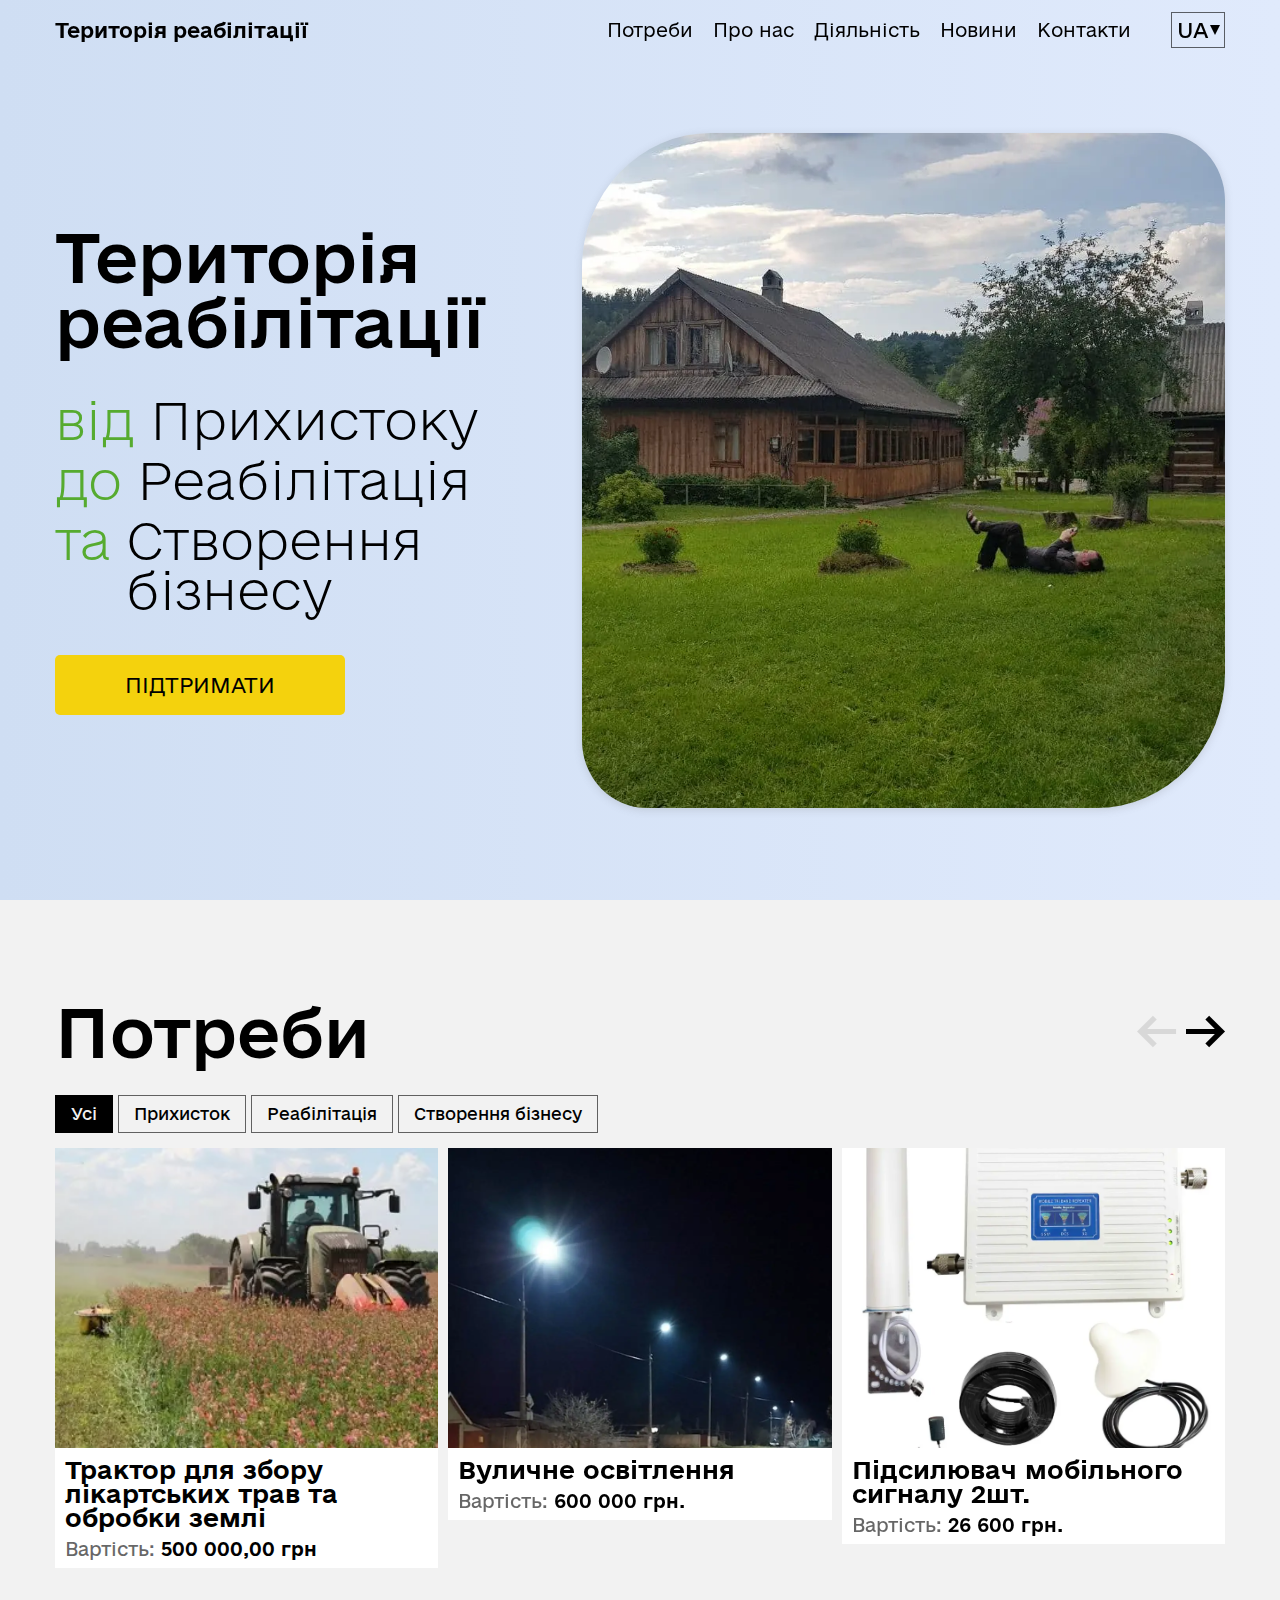
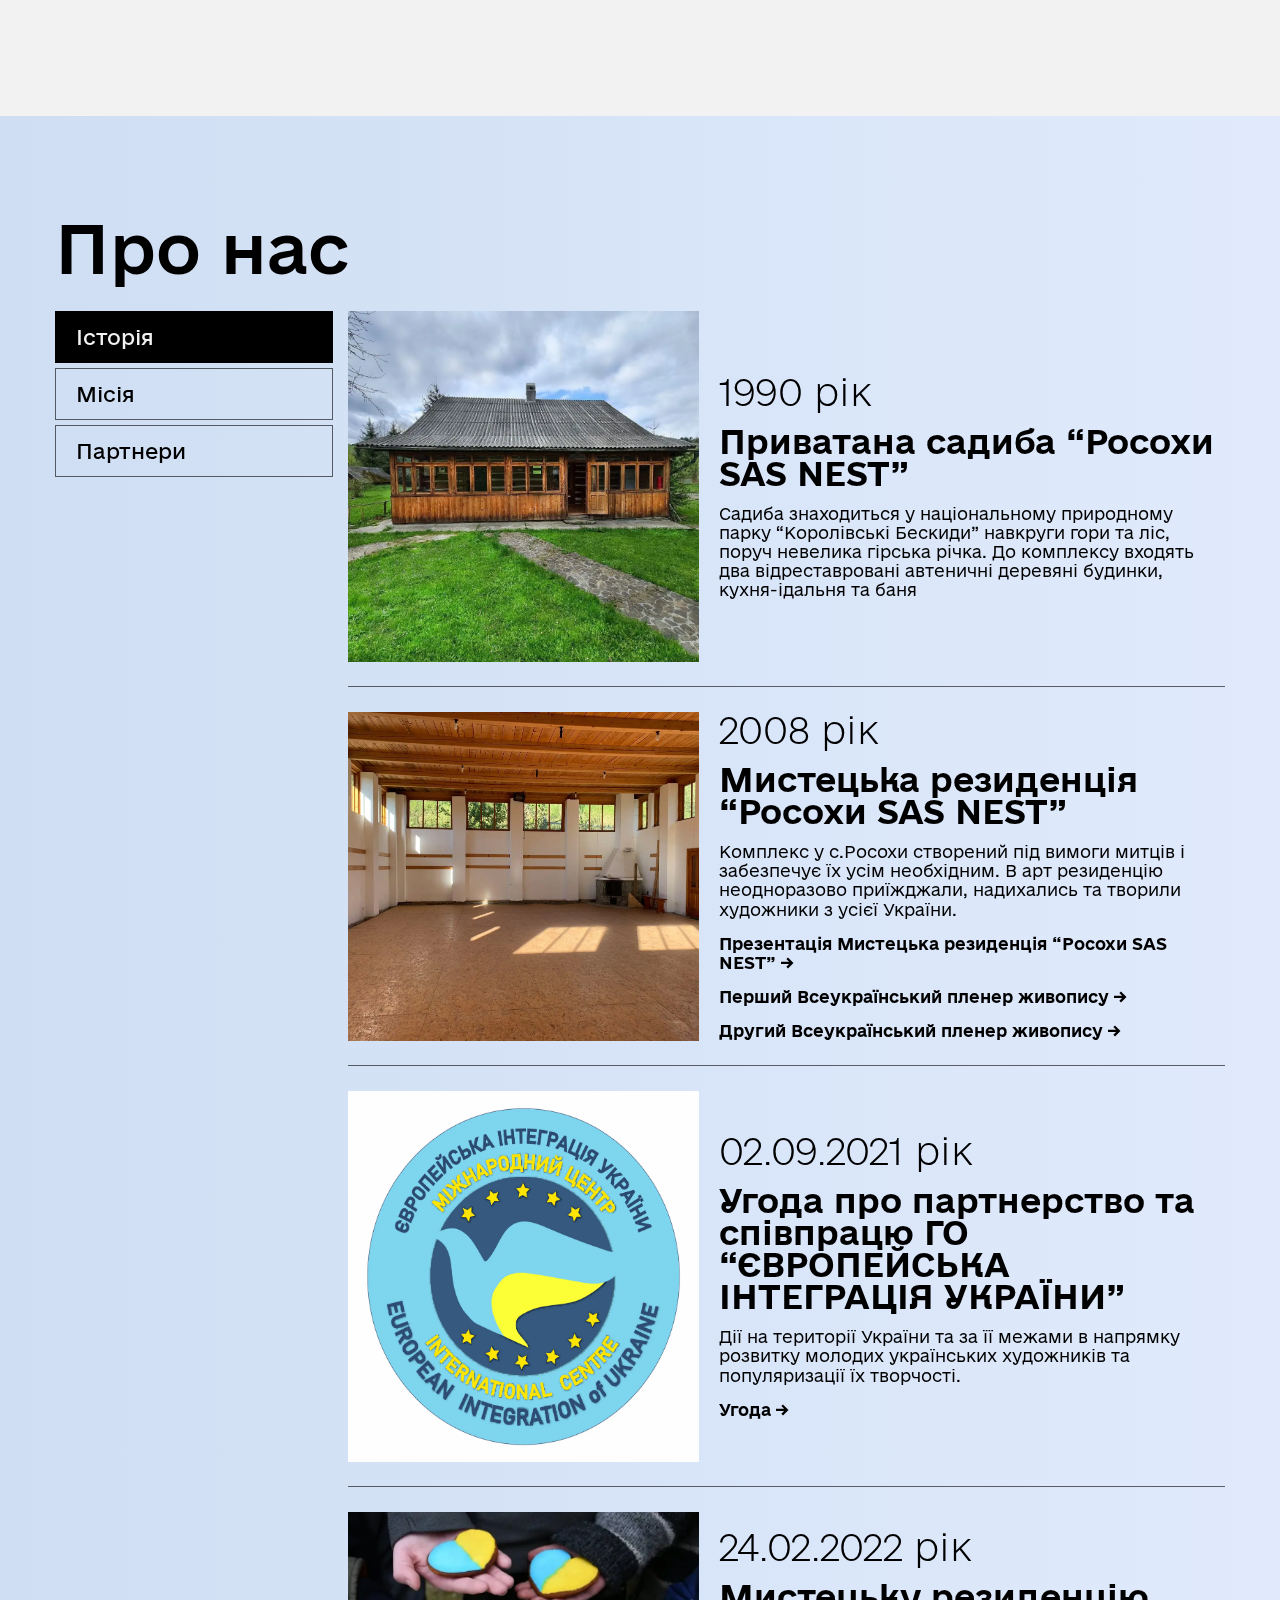
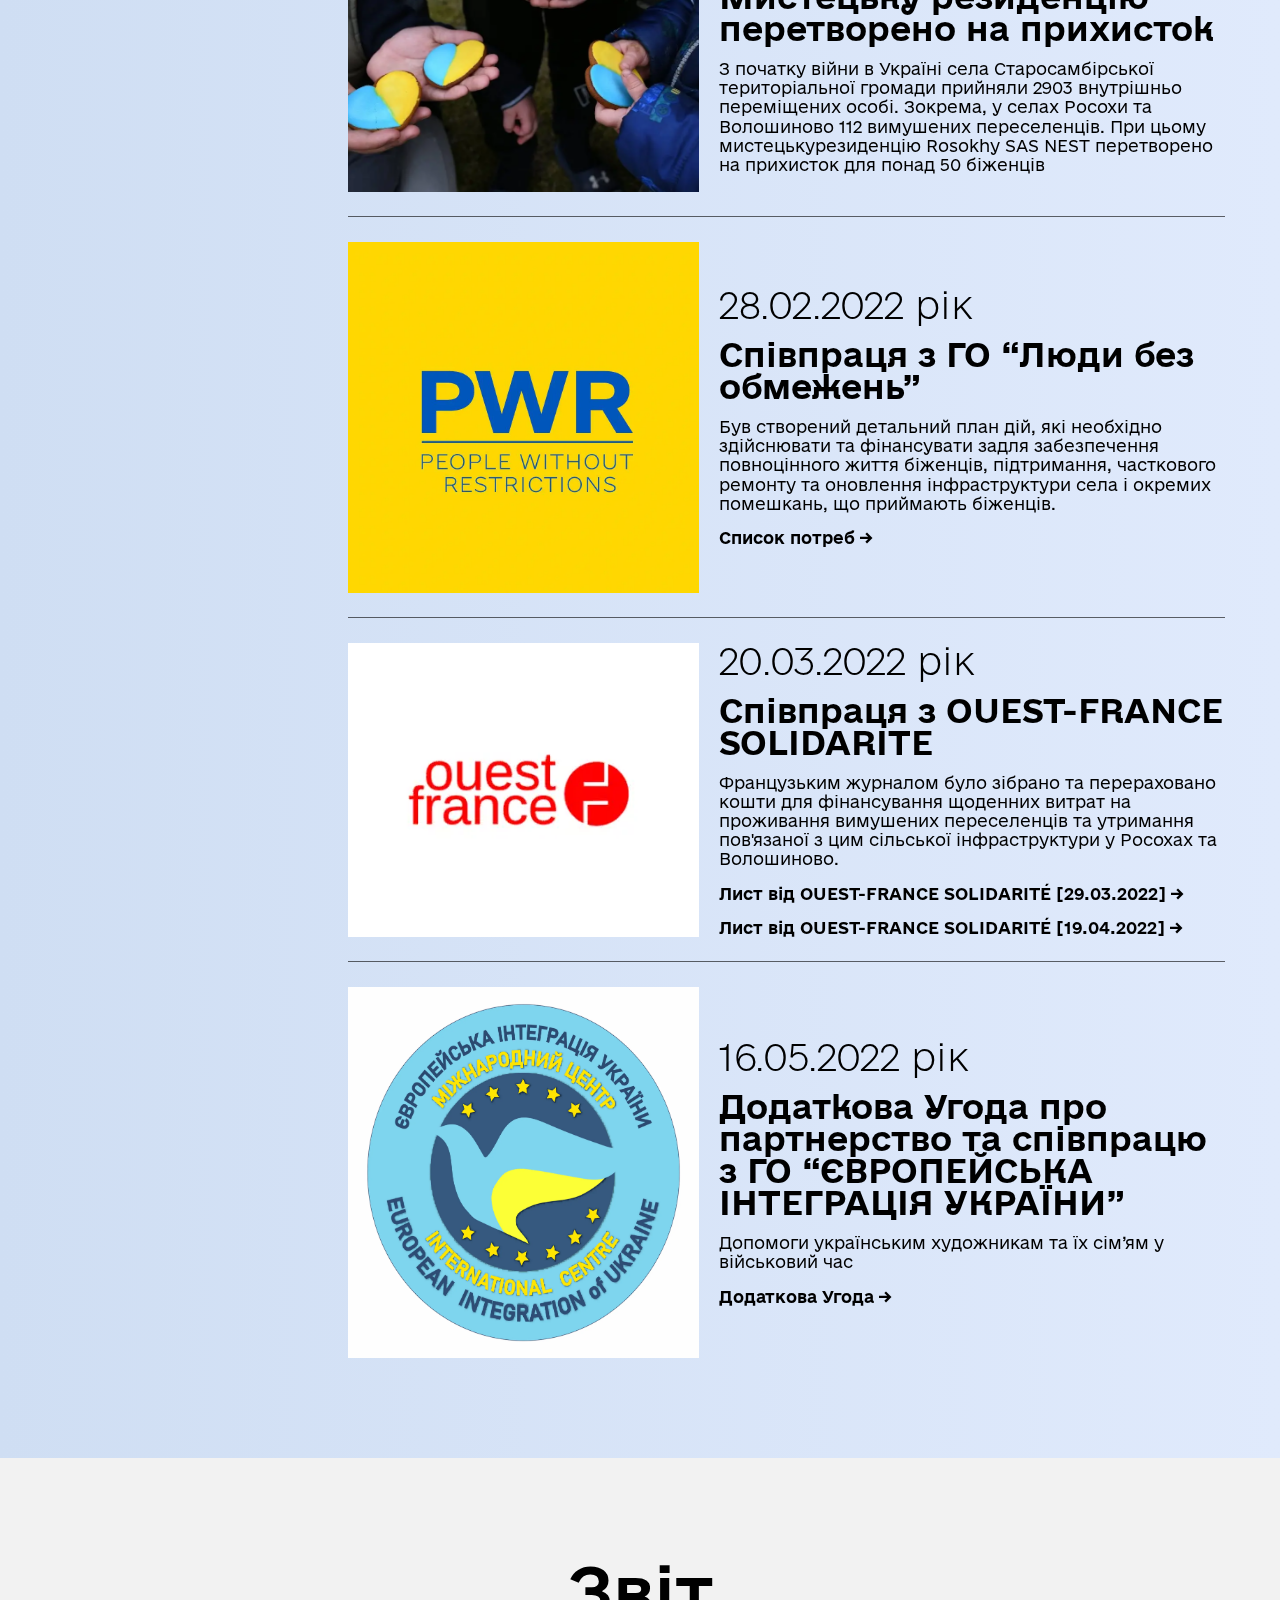
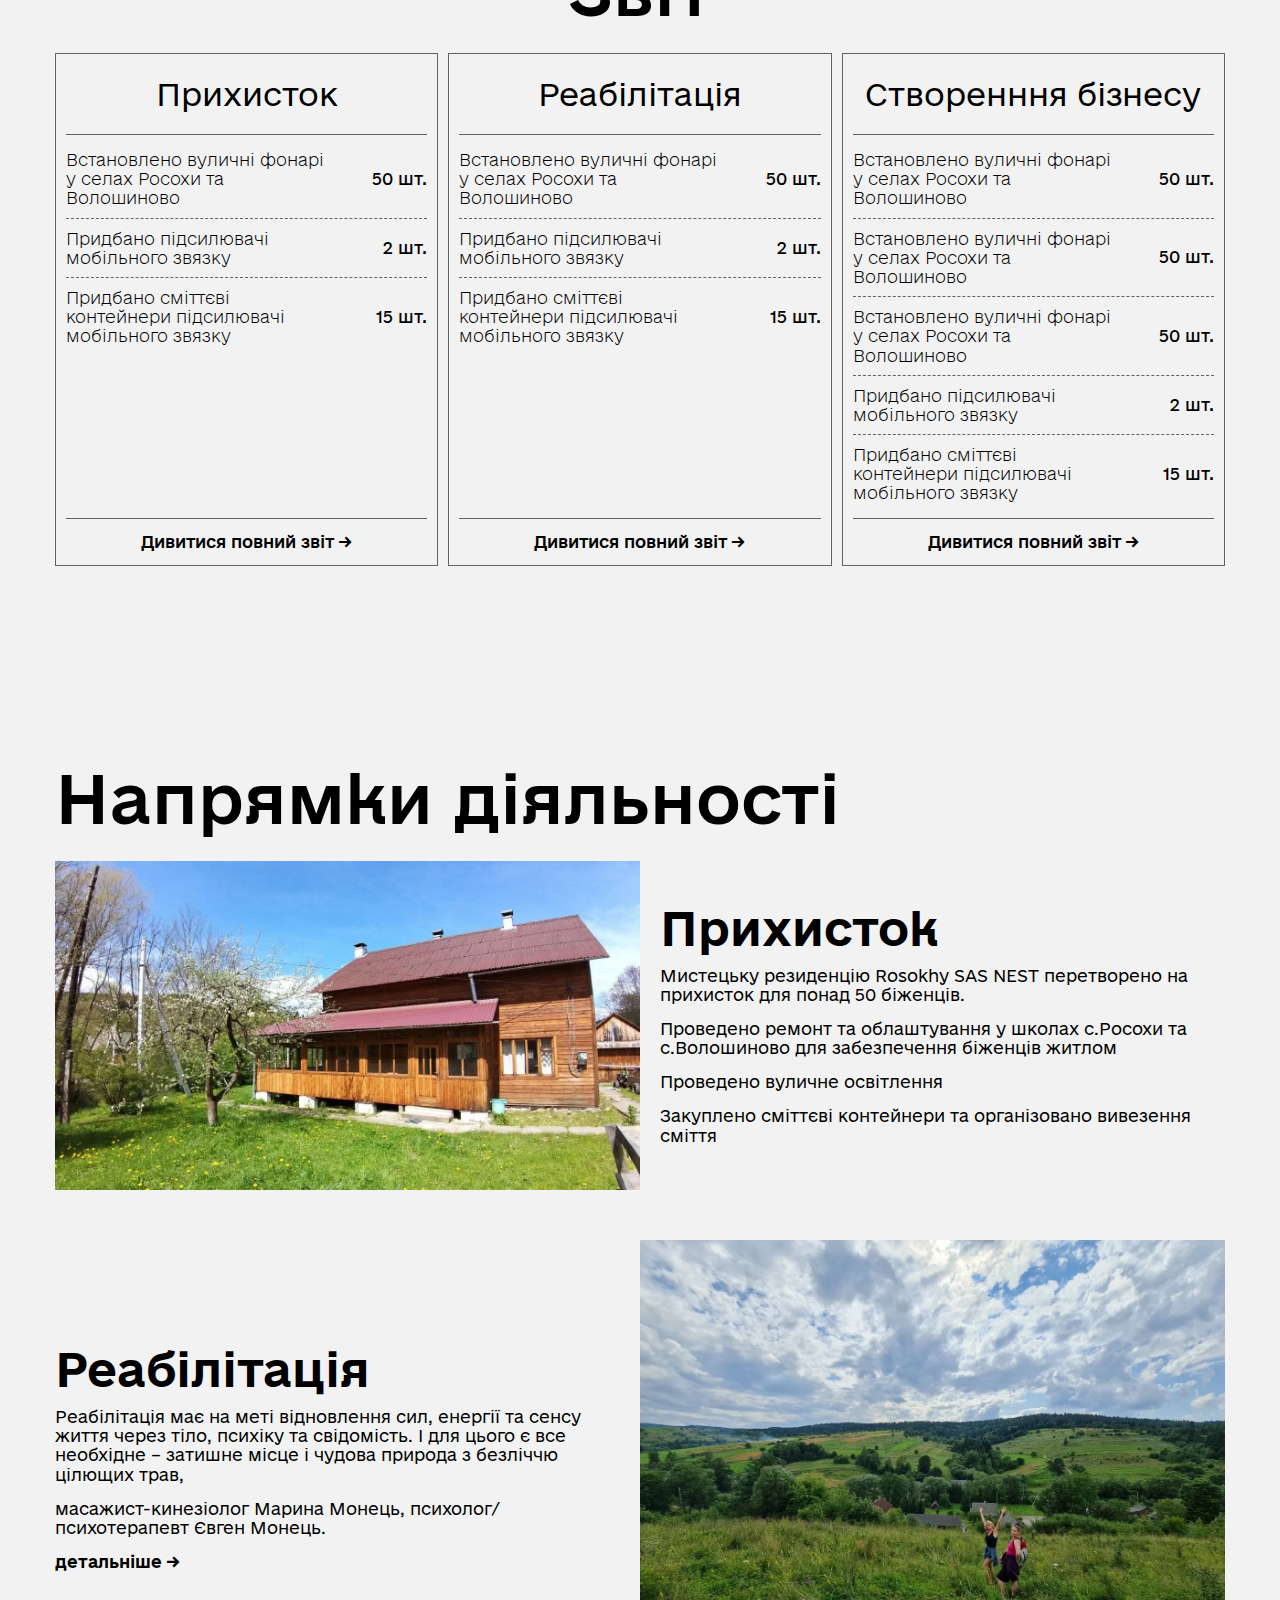
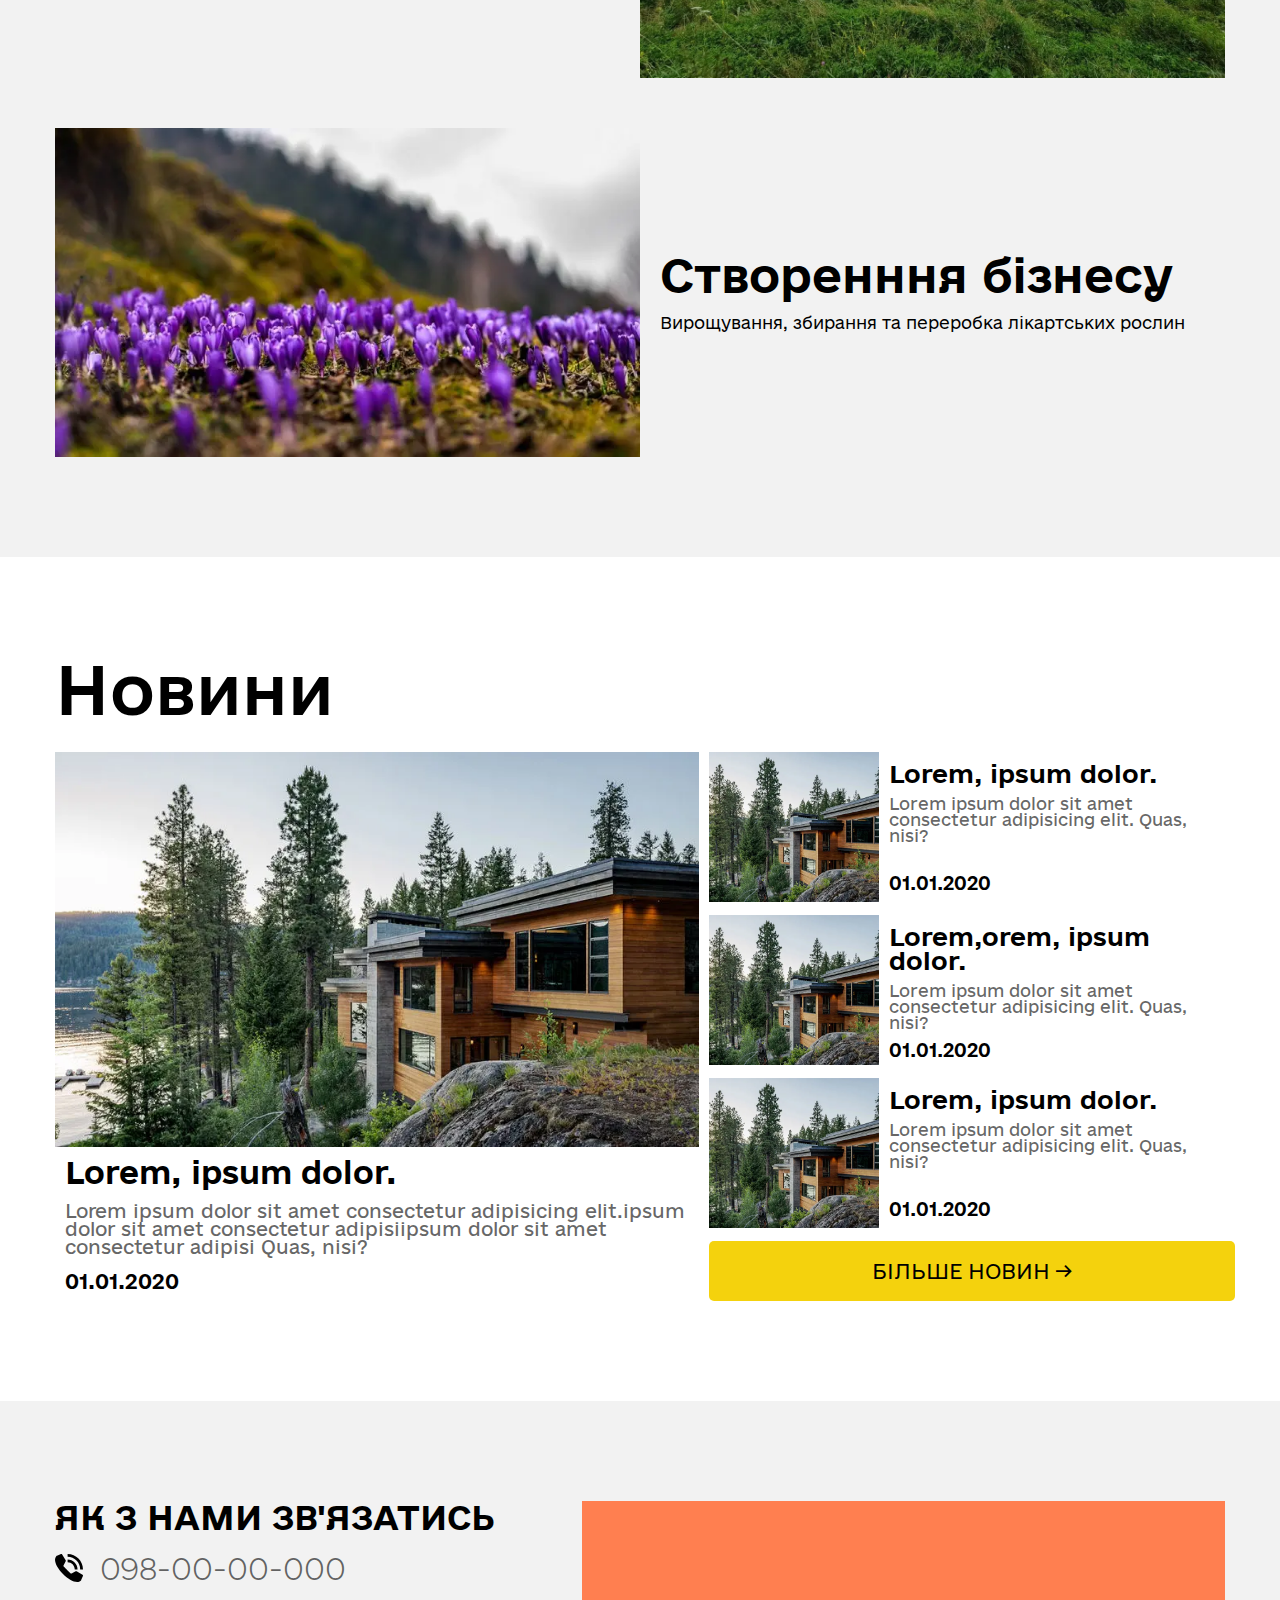
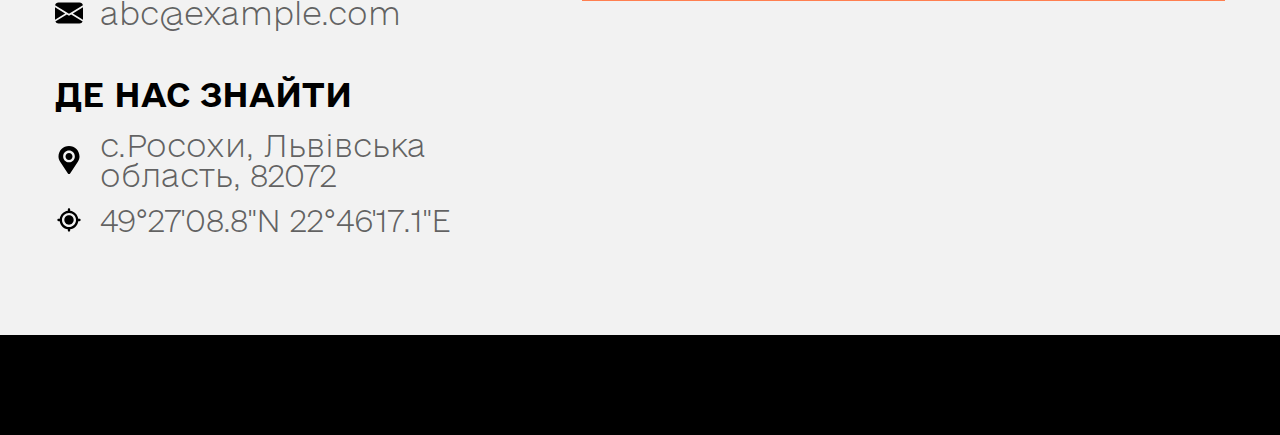
==== commit d10b19ea: "3" ====
--- a/index.html
+++ b/index.html
@@ -5,7 +5,7 @@
     <meta charset="UTF-8">
     <meta http-equiv="X-UA-Compatible" content="IE=edge">
     <meta name="viewport" content="width=device-width, initial-scale=1.0">
-    <link rel="stylesheet" href="css/style.min.css?_v=20220902104940">
+    <link rel="stylesheet" href="css/style.min.css?_v=20220902144030">
     <title>Територія реабілітації</title>
 </head>
 
@@ -59,18 +59,15 @@
 
                         <div class="home__subtitle subtitle-home">
                             <div class="subtitle-home__item">
-                                <!--<span class="lng-subtitle-home__item-1">від</span>-->
-                                <span class="subtitle-home__item-1">→</span>
-                                <h2 class="subtitle-home__text lng-subtitle-home__text-1">Прихисток</h2>
+                                <span class="lng-subtitle-home__item-1">від</span>
+                                <h2 class="subtitle-home__text lng-subtitle-home__text-1">Прихистоку</h2>
                             </div>
                             <div class="subtitle-home__item">
-                                <!--<span class="lng-subtitle-home__item-2">до</span>-->
-                                <span class="subtitle-home__item-2">→</span>
+                                <span class="lng-subtitle-home__item-2">до</span>
                                 <h2 class="subtitle-home__text lng-subtitle-home__text-2">Реабілітації</h2>
                             </div>
                             <div class="subtitle-home__item">
-                                <!--<span class="lng-subtitle-home__item-3">та</span>-->
-                                <span class="subtitle-home__item-3">→</span>
+                                <span class="lng-subtitle-home__item-3">та</span>
                                 <h2 class="subtitle-home__text lng-subtitle-home__text-3">Створення бізнесу</h2>
                             </div>
                         </div>
@@ -90,13 +87,13 @@
                                     <span>Усі</span>
                                 </div>
                                 <div class="filter-needs__item" data-filter="01">
-                                    <span>Проживання</span>
+                                    <span>Прихисток</span>
                                 </div>
                                 <div class="filter-needs__item" data-filter="02">
                                     <span>Реабілітація</span>
                                 </div>
                                 <div class="filter-needs__item" data-filter="03">
-                                    <span>Просвіта</span>
+                                    <span>Створення бізнесу</span>
                                 </div>
 
                             </div>
@@ -105,6 +102,16 @@
 
                             <div class="swiper needs-swiper">
                                 <div class="swiper-wrapper">
+                                    <a href="#" class="03 swiper-slide needs-slide">
+                                        <div class="needs-slide__img">
+                                            <picture><source srcset="img/needs/08.webp"type="image/webp"><img src="img/needs/08.jpg" alt=""></picture>
+                                        </div>
+                                        <div class="needs-slide__desc">
+                                            <p class="needs-slide__title">Трактор для збору лікартських трав та обробки
+                                                землі </p>
+                                            <p class="needs-slide__price">Вартість: <span>500 000,00 грн</span></p>
+                                        </div>
+                                    </a>
                                     <a href="#" class="01 swiper-slide needs-slide">
                                         <div class="needs-slide__img">
                                             <picture><source srcset="img/needs/01.webp"type="image/webp"><img src="img/needs/01.jpg" alt=""></picture>
@@ -124,8 +131,7 @@
                                         </div>
                                     </a>
                                     <a href="#" class="01 swiper-slide needs-slide">
-                                        <div class="needs-slide__img">
-                                            <picture><source srcset="img/needs/03.webp"type="image/webp"><img src="img/needs/03.jpg" alt=""></picture>
+                                        <div class="needs-slide__img" <picture><source srcset="img/needs/03.webp"type="image/webp"><img src="img/needs/03.jpg" alt=""></picture>
                                         </div>
                                         <div class="needs-slide__desc">
                                             <p class="needs-slide__title">Придбання сміттєвих контейнерів 15
@@ -143,7 +149,7 @@
                                             <p class="needs-slide__price">Вартість: <span>35 497 грн.</span></p>
                                         </div>
                                     </a>
-                                    <a href="#" class="03 swiper-slide needs-slide">
+                                    <a href="#" class="01 swiper-slide needs-slide">
                                         <div class="needs-slide__img">
                                             <picture><source srcset="img/00.webp"type="image/webp"><img src="img/00.jpg" alt=""></picture>
                                         </div>
@@ -153,7 +159,7 @@
                                             <p class="needs-slide__price">Вартість: <span>138 333 грн.</span></p>
                                         </div>
                                     </a>
-                                    <a href="#" class="02 swiper-slide needs-slide">
+                                    <a href="#" class="01 swiper-slide needs-slide">
                                         <div class="needs-slide__img">
                                             <picture><source srcset="img/00.webp"type="image/webp"><img src="img/00.jpg" alt=""></picture>
                                         </div>
@@ -173,6 +179,7 @@
                                             <p class="needs-slide__price">Вартість: <span>956 819,00 грн</span></p>
                                         </div>
                                     </a>
+
 
 
                                 </div>
@@ -575,7 +582,94 @@
                     </div>
                 </div>
             </div>
-
+            <div class="report">
+                <div class='report__container'>
+                    <h3 class="report__title title">Звіт</h3>
+                    <div class="report__body">
+                        <div class="report__item item-report">
+                            <div class="item-report__body">
+                                <p class="item-report__title">Прихисток</p>
+                                <div class="item-report__boxs">
+                                    <div class="item-report__box">
+                                        <p class="item-report__name">
+                                            Встановлено вуличні фонарі у селах Росохи та Волошиново</p>
+                                        <p class="item-report__price">50 шт.</p>
+                                    </div>
+                                    <div class="item-report__box">
+                                        <p class="item-report__name">
+                                            Придбано підсилювачі мобільного звязку</p>
+                                        <p class="item-report__price">2 шт.</p>
+                                    </div>
+                                    <div class="item-report__box">
+                                        <p class="item-report__name">
+                                            Придбано сміттєві контейнери підсилювачі мобільного звязку</p>
+                                        <p class="item-report__count">15 шт.</p>
+                                    </div>
+                                </div>
+                                <a href="#" class="item-report__link">Дивитися повний звіт →</a>
+                            </div>
+                        </div>
+                        <div class="report__item item-report">
+                            <div class="item-report__body">
+                                <p class="item-report__title">Реабілітація</p>
+                                <div class="item-report__boxs">
+                                    <div class="item-report__box">
+                                        <p class="item-report__name">
+                                            Встановлено вуличні фонарі у селах Росохи та Волошиново</p>
+                                        <p class="item-report__price">50 шт.</p>
+                                    </div>
+                                    <div class="item-report__box">
+                                        <p class="item-report__name">
+                                            Придбано підсилювачі мобільного звязку</p>
+                                        <p class="item-report__price">2 шт.</p>
+                                    </div>
+                                    <div class="item-report__box">
+                                        <p class="item-report__name">
+                                            Придбано сміттєві контейнери підсилювачі мобільного звязку</p>
+                                        <p class="item-report__price">15 шт.</p>
+                                    </div>
+                                </div>
+                                <a href="#" class="item-report__link">Дивитися повний звіт →</a>
+                            </div>
+                        </div>
+                        <div class="report__item item-report">
+                            <div class="item-report__body">
+                                <p class="item-report__title">Створенння бізнесу</p>
+                                <div class="item-report__boxs">
+                                    <div class="item-report__box">
+                                        <p class="item-report__name">
+                                            Встановлено вуличні фонарі у селах Росохи та Волошиново</p>
+                                        <p class="item-report__price">50 шт.</p>
+                                    </div>
+                                    <div class="item-report__box">
+                                        <p class="item-report__name">
+                                            Встановлено вуличні фонарі у селах Росохи та Волошиново</p>
+                                        <p class="item-report__price">50 шт.</p>
+                                    </div>
+                                    <div class="item-report__box">
+                                        <p class="item-report__name">
+                                            Встановлено вуличні фонарі у селах Росохи та Волошиново</p>
+                                        <p class="item-report__price">50 шт.</p>
+                                    </div>
+                                    <div class="item-report__box">
+                                        <p class="item-report__name">
+                                            Придбано підсилювачі мобільного звязку</p>
+                                        <p class="item-report__price">2 шт.</p>
+                                    </div>
+                                    <div class="item-report__box">
+                                        <p class="item-report__name">
+                                            Придбано сміттєві контейнери підсилювачі мобільного звязку</p>
+                                        <p class="item-report__price">15 шт.</p>
+                                    </div>
+                                </div>
+                                <a href="#" class="item-report__link">Дивитися повний звіт →</a>
+                            </div>
+                        </div>
+
+
+                    </div>
+                </div>
+            </div>
             <div class="activity">
                 <div class='activity__container'>
                     <h3 class="activity__title title">Напрямки діяльності</h3>
@@ -761,8 +855,8 @@
 
 </footer>
         </div>
-        <script src="js/lang.js?_v=20220902104940"></script>
-        <script src="js/app.min.js?_v=20220902104940"></script>
+        <script src="js/lang.js?_v=20220902144030"></script>
+        <script src="js/app.min.js?_v=20220902144030"></script>
 
 
 
--- a/css/style.min.css
+++ b/css/style.min.css
@@ -1 +1 @@
-@font-face{font-family:eUkraine;font-display:swap;src:url(../fonts/eUkraine-Bold.woff2) format("woff2"),url(../fonts/eUkraine-Bold.woff) format("woff");font-weight:700;font-style:normal}@font-face{font-family:eUkraine;font-display:swap;src:url(../fonts/eUkraine-Light.woff2) format("woff2"),url(../fonts/eUkraine-Light.woff) format("woff");font-weight:300;font-style:normal}@font-face{font-family:eUkraine;font-display:swap;src:url(../fonts/eUkraine-Medium.woff2) format("woff2"),url(../fonts/eUkraine-Medium.woff) format("woff");font-weight:500;font-style:normal}@font-face{font-family:eUkraine;font-display:swap;src:url(../fonts/eUkraine-Regular.woff2) format("woff2"),url(../fonts/eUkraine-Regular.woff) format("woff");font-weight:400;font-style:normal}@font-face{font-family:eUkraine;font-display:swap;src:url(../fonts/eUkraine-Thin.woff2) format("woff2"),url(../fonts/eUkraine-Thin.woff) format("woff");font-weight:100;font-style:normal}@font-face{font-family:eUkraine;font-display:swap;src:url(../fonts/eUkraine-UltraLight.woff2) format("woff2"),url(../fonts/eUkraine-UltraLight.woff) format("woff");font-weight:200;font-style:normal}@font-face{font-family:eUkraineHead;font-display:swap;src:url(../fonts/eUkraineHead-Bold.woff2) format("woff2"),url(../fonts/eUkraineHead-Bold.woff) format("woff");font-weight:700;font-style:normal}@font-face{font-family:eUkraineHead;font-display:swap;src:url(../fonts/eUkraineHead-Light.woff2) format("woff2"),url(../fonts/eUkraineHead-Light.woff) format("woff");font-weight:300;font-style:normal}@font-face{font-family:eUkraineHead;font-display:swap;src:url(../fonts/eUkraineHead-Medium.woff2) format("woff2"),url(../fonts/eUkraineHead-Medium.woff) format("woff");font-weight:500;font-style:normal}@font-face{font-family:eUkraineHead;font-display:swap;src:url(../fonts/eUkraineHead-Regular.woff2) format("woff2"),url(../fonts/eUkraineHead-Regular.woff) format("woff");font-weight:400;font-style:normal}@font-face{font-family:eUkraineHead;font-display:swap;src:url(../fonts/eUkraineHead-Thin.woff2) format("woff2"),url(../fonts/eUkraineHead-Thin.woff) format("woff");font-weight:100;font-style:normal}@font-face{font-family:eUkraineHead;font-display:swap;src:url(../fonts/eUkraineHead-UltraLight.woff2) format("woff2"),url(../fonts/eUkraineHead-UltraLight.woff) format("woff");font-weight:400;font-style:normal}*{padding:0;margin:0;border:0}*,:after,:before{box-sizing:border-box}:active,:focus{outline:0}a:active,a:focus{outline:0}aside,footer,header,nav{display:block}body,html{height:100%;width:100%;font-size:100%;line-height:1;font-size:16px;font-family:eUkraine;color:#000;-moz-text-size-adjust:100%;-webkit-text-size-adjust:100%}button,input,textarea{font-family:inherit}input::-ms-clear{display:none}input[type=email],input[type=tel],input[type=text],textarea{-webkit-appearance:none;-moz-appearance:none;appearance:none}button{cursor:pointer}button::-moz-focus-inner{padding:0;border:0}a,a:visited{text-decoration:none}a:hover{text-decoration:none}ul li{list-style:none}img{vertical-align:top}a:active{color:#000}h1,h2,h3,h4,h5,h6{font-size:inherit;font-weight:inherit}*{-webkit-tap-highlight-color:transparent}body,html{height:100%}body{background:#f2f2f2}body._lock{overflow:hidden}.wrapper{display:flex;min-height:100%;overflow:hidden;min-width:0;flex-direction:column}.main{flex:1 1 auto}[class*=__container]{max-width:1200px;margin:0 auto;width:100%;overflow:hidden;padding:0 15px}.header{position:fixed;top:0;left:0;width:100%;z-index:10;transition:background-color .3s ease-in-out}body._scroll .header{background:#f2f2f2;box-shadow:0 1px 6px 0 rgba(32,33,36,.28)}.header__container{position:relative;display:flex;align-items:center;justify-content:space-between;height:60px;padding:5px 15px 5px 15px}body._scroll .header__container{border-color:transparent}.header__logo{z-index:10;font-size:20px;font-weight:700;font-family:eUkraineHead;color:#000}.menu__icon{display:none}.menu__list{display:flex;align-items:center;gap:20px}.menu__list:focus .menu__link,.menu__list:hover .menu__link{opacity:.4}.menu__list:focus .menu__link:focus,.menu__list:focus .menu__link:hover,.menu__list:hover .menu__link:focus,.menu__list:hover .menu__link:hover{opacity:1}.menu__link{color:#000;font-size:18px;font-weight:300;transition:opacity .3s linear}.lang{font-weight:700;font-size:20px;cursor:pointer;border:1px solid #000;padding:5px}.menu-lng{display:flex;align-items:center;justify-content:center;gap:40px}.select-lang{position:relative;z-index:40}.select-lang::after{position:absolute;top:50%;transform:translateY(-50%);right:5px;z-index:10;content:"";border-style:solid;border-width:10px 5px 0 5px;border-color:#000 transparent transparent transparent}.select-lang select{color:#000;background:0 0;border:1px solid rgba(0,0,0,.6);-webkit-appearance:none;-moz-appearance:none;appearance:none;font-family:inherit;font-size:20px;padding:5px 15px 5px 5px}footer{flex:0;width:100%;height:100px;background:#000}.btn{display:inline-block;color:#000;font-size:20px;font-weight:300;text-align:center;text-transform:uppercase;background:#f4d20d;padding:20px 70px;border-radius:5px;transition:background .1s ease,border-radius .3s ease}.btn:focus,.btn:hover{background:#f7dd4a;border-radius:10px}.title{color:#000;font-size:clamp(3.438rem,.331rem + 4.98vw,4.063rem);font-weight:500;font-family:eUkraineHead;margin-bottom:clamp(.938rem,.597rem + 1.7vw,1.875rem)}.home{background:linear-gradient(to right,#cfdef3,#e0eafc);height:100vh}.home__container{display:flex;min-height:100%;justify-content:space-between;align-items:center;padding-top:60px!important;padding-bottom:20px!important}.home__info{display:flex;flex-direction:column;align-items:flex-start;gap:clamp(1.25rem,.795rem + 2.27vw,2.5rem);flex:0 0 40%;overflow:hidden}.home__title{margin:0;font-size:clamp(2.5rem,1.932rem + 2.84vw,4.063rem)}.no-webp .home__pic{background-image:url(../img/01.jpg)}.home__pic{display:block;height:75vh;min-height:450px;flex:0 0 55%;background-size:cover;background-position:right;box-shadow:rgba(99,99,99,.2) 0 2px 8px 0;border-radius:20% 10%}.subtitle-home{display:flex;flex-direction:column;gap:10px}.subtitle-home__item{display:flex;font-size:clamp(1.625rem,.943rem + 2.91vw,3.125rem)}.subtitle-home span{margin:0 15px 0 0;color:#56ab2f;font-weight:100}.subtitle-home__text{color:#000;font-weight:100}.needs{padding:clamp(1.875rem,.284rem + 7.95vw,6.25rem) 0}.needs__container{position:relative}.filter-needs{margin-bottom:15px}.filter-needs__items{display:flex;gap:5px;flex-wrap:wrap}.filter-needs__item{cursor:pointer;padding:10px 15px;border:1px solid rgba(0,0,0,.6)}.filter-needs__item._active,.filter-needs__item:active,.filter-needs__item:hover,.filter-needs__item:target{background-color:#000}.filter-needs__item._active span,.filter-needs__item:active span,.filter-needs__item:hover span,.filter-needs__item:target span{color:#f2f2f2}.list-needs{min-width:0}.swiper{overflow:hidden}.needs-swiper-btns{position:absolute;top:5px;right:15px;display:flex;gap:10px}.swiper-button-disabled{opacity:.1}.needs-swiper-btn{cursor:pointer;font-size:50px}.swiper-wrapper{display:inline-flex}.needs-slide{display:flex;flex-direction:column;height:100%}.needs-slide:hover .needs-slide__title,.needs-slide:target .needs-slide__title{text-decoration:underline}.needs-slide:hover .needs-slide__desc,.needs-slide:target .needs-slide__desc{background-color:#f2f2f2}.needs-slide:hover .needs-slide__img img,.needs-slide:target .needs-slide__img img{transform:scale(1.07)}.needs-slide._hide{display:none}.needs-slide__desc{background-color:#fff;padding:10px;overflow:hidden}.needs-slide__img{overflow:hidden;height:300px}.needs-slide__img img{width:100%;height:100%;-o-object-fit:cover;object-fit:cover;transition:.5s}.needs-slide__title{font-size:clamp(1.25rem,1.159rem + .45vw,1.5rem);font-weight:700;color:#000;transition:-webkit-text-decoration .1s linear;transition:text-decoration .1s linear;transition:text-decoration .1s linear,-webkit-text-decoration .1s linear;margin-bottom:10px}.needs-slide__price{color:rgba(0,0,0,.6);font-size:18px}.needs-slide__price span{color:#000;font-weight:700}.about{padding:clamp(1.875rem,.284rem + 7.95vw,6.25rem) 0;background:linear-gradient(to right,#cfdef3,#e0eafc)}.about__body{display:flex}.about__left{flex:0 0 25%;position:-webkit-sticky;position:sticky;top:0}.about__right{flex:0 0 75%}.about__navigation{padding-right:15px;display:flex;flex-direction:column;gap:5px}.about__navigation-item{cursor:pointer;padding:15px 20px;border:1px solid rgba(0,0,0,.6)}.about__navigation-item._active,.about__navigation-item:active,.about__navigation-item:hover,.about__navigation-item:target{background-color:#000}.about__navigation-item._active .about__navigation-text,.about__navigation-item:active .about__navigation-text,.about__navigation-item:hover .about__navigation-text,.about__navigation-item:target .about__navigation-text{color:#f2f2f2}.about__navigation-text{color:#000;font-size:20px}.about-box-t__subtitle{font-weight:300;font-size:24px;color:#000;margin-bottom:20px;line-height:1.2}.about-box-t__title{display:block;font-weight:700;font-size:24px;font-family:eUkraineHead;color:#000;margin-bottom:20px;line-height:1.2}.about-box-t__text{font-weight:300;font-size:20px;color:#000;line-height:1.2}.about-box-t__text:not(:last-child){margin-bottom:20px}.about-box{display:none}.about-box._active{display:block}.about-box__item{position:relative}.about-box__item:not(:last-child){margin-bottom:50px}.about-box__item::after{position:absolute;content:"";bottom:-25px;left:0;width:100%;height:1px;background-color:rgba(0,0,0,.6)}.about-box__body{display:flex}.about-box__img{flex:0 0 40%;min-height:280px}.about-box__img img{height:100%;width:100%;-o-object-fit:cover;object-fit:cover}.about-box__desc{flex:0 0 60%;padding:0 0 0 20px;display:flex;flex-direction:column;justify-content:center;gap:15px}.about-box__year{font-weight:100;font-size:36px}.about-box__title{font-size:clamp(1.625rem,1.489rem + .68vw,2rem);font-weight:700;color:#000;font-family:eUkraineHead}.about-box__text{font-weight:300;color:#000;line-height:1.2}.about-box__link{font-weight:700;color:#000;line-height:1.2;padding-right:20px}.about-box__link:hover{text-decoration:underline}.activity{padding:clamp(1.875rem,.284rem + 7.95vw,6.25rem) 0}.activity__body{display:flex;flex-direction:column}.item-activity:not(:last-child){margin-bottom:50px}.item-activity:nth-child(even) .item-activity__body{flex-direction:row-reverse}.item-activity:nth-child(even) .item-activity__desc{padding:0 20px 0 0}.item-activity__body{display:flex}.item-activity__img{flex:0 0 50%;min-height:280px}.item-activity__img img{height:100%;width:100%;-o-object-fit:cover;object-fit:cover}.item-activity__desc{flex:0 0 50%;padding:0 0 0 20px;display:flex;flex-direction:column;justify-content:center;gap:15px}.item-activity__title{font-size:clamp(1.875rem,1.534rem + 1.7vw,2.813rem);font-weight:700;color:#000;font-family:eUkraineHead}.item-activity__text{font-weight:300;color:#000;line-height:1.2}.item-activity__link{font-weight:700;color:#000;line-height:1.2}.item-activity__link:hover{text-decoration:underline}.articles{padding:clamp(1.875rem,.284rem + 7.95vw,6.25rem) 0;background-color:#fff}.articles__body{display:flex;gap:10px}.articles__one{flex:0 0 55%;overflow:hidden}.articles__set{flex:0 0 45%;overflow:hidden;display:flex;flex-direction:column;gap:5px}.articles__more{text-align:center}.article__item{display:flex;height:100%}.article__item:hover .article__desc,.article__item:target .article__desc{background-color:#f2f2f2}.article__item:hover .article__title,.article__item:target .article__title{text-decoration:underline}.article__item:hover .article__img img,.article__item:target .article__img img{transform:scale(1.07)}.article__body{display:flex;flex-direction:column;overflow:hidden}.articles__set .article__body{flex-direction:row;height:150px}.article__img{overflow:hidden}.article__img img{width:100%;height:100%;-o-object-fit:cover;object-fit:cover;transition:.5s}.articles__set .article__img{width:300px}.article__desc{display:flex;flex-direction:column;background-color:#fff;padding:10px;transition:background-color .1s linear}.article__title{font-size:clamp(1.5rem,1.364rem + .68vw,1.875rem);font-weight:700;color:#000;transition:-webkit-text-decoration .1s linear;transition:text-decoration .1s linear;transition:text-decoration .1s linear,-webkit-text-decoration .1s linear}.articles__set .article__title{font-size:clamp(1.25rem,1.159rem + .45vw,1.5rem)}.article__text{flex:1 1 auto;color:rgba(0,0,0,.6);margin:15px 0;font-size:18px}.articles__set .article__text{font-size:16px;margin:10px 0}.article__date{color:#000;font-weight:700;font-size:20px}.articles__set .article__date{font-size:18px}.contacts{padding:clamp(1.875rem,.284rem + 7.95vw,6.25rem) 0}.contacts__body{display:flex;justify-content:space-between}.contacts__info{flex:0 0 40%}.contacts__map{flex:0 0 55%;min-width:100px;height:100px;background-color:coral}.info-contacts__get-In-Touch{margin-bottom:50px}.info-contacts__items{display:flex;flex-direction:column;gap:15px}.info-contacts__item{font-size:clamp(1.5rem,1.364rem + .68vw,1.875rem);font-weight:100;color:rgba(0,0,0,.6);padding-left:45px;background-repeat:no-repeat;background-size:6% 100%}.info-contacts__title{font-size:clamp(1.625rem,1.489rem + .68vw,2rem);font-weight:700;color:#000;font-family:eUkraineHead;margin-bottom:5px}.info-contacts__tel{background-image:url(../img/icon/tell.svg)}.info-contacts__mail{background-image:url(../img/icon/mail.svg)}.info-contacts__loc{background-image:url(../img/icon/loc.svg)}.info-contacts__cord{background-image:url(../img/icon/gps.svg)}@media (max-width:1199.98px){[class*=__container]{max-width:1140px}}@media (max-width:991.98px){[class*=__container]{max-width:960px}body._lock .header::before{content:"";position:absolute;height:100%;width:100%;top:0;left:0;z-index:3;background-color:#f2f2f2;box-shadow:0 1px 6px 0 rgba(32,33,36,.28)}.header__container{max-width:none!important;padding:5px 10px 5px 10px!important}.menu__icon{display:block;position:relative;width:30px;height:18px;cursor:pointer;z-index:10}.menu__icon span,.menu__icon::after,.menu__icon::before{left:0;position:absolute;height:10%;width:100%;background-color:#000;transition:all .3s ease-in-out;z-index:5}.menu__icon::after,.menu__icon::before{content:""}.menu__icon::before{top:0}.menu__icon::after{bottom:0}.menu__icon span{top:50%;transform:scale(1) translate(0,-50%)}.menu__icon._active span{transform:scale(0) translate(0,-50%)}.menu__icon._active::before{top:50%;transform:rotate(-45deg) translate(0,-50%)}.menu__icon._active::after{bottom:50%;transform:rotate(45deg) translate(0,50%)}.menu__body{position:fixed;z-index:2;top:0;left:-100%;width:100%;height:100%;overflow:scroll;background-color:#f2f2f2;padding:100px 30px 30px 30px;transition:left .3s ease-in-out}.menu__body._active{left:0}.menu__list{flex-direction:column;gap:35px}.menu__link{font-size:36px}.lang{font-size:40px}.menu-lng{flex-direction:row-reverse}.home__container{flex-direction:column-reverse}.home__info{flex:0 0 100%;margin:15px 0 0 0}.home__pic{height:auto;min-height:auto;border-radius:5%;flex:1 1 auto;width:100%}.about__body{flex-direction:column}.about__navigation{flex-direction:row;margin-bottom:30px}.articles__one{flex:0 0 50%}.articles__set{flex:0 0 50%}}@media (max-width:768.98px){[class*=__container]{max-width:720px}.about__navigation-text{font-size:16px}.about-box__item:not(:last-child){margin-bottom:20px}.about-box__item::after{bottom:-1px}.about-box__body{flex-direction:column}.about-box__img{min-height:100px}.about-box__desc{flex:0 0 100%;padding:10px 0}.item-activity:not(:last-child){margin-bottom:20px;border-bottom:1px solid rgba(0,0,0,.6)}.item-activity:nth-child(even) .item-activity__body{flex-direction:column}.item-activity:nth-child(even) .item-activity__desc{padding:10px 0}.item-activity__body{flex-direction:column}.item-activity__img{min-height:100px}.item-activity__desc{flex:0 0 100%;padding:10px 0}.articles__body{flex-direction:column}.contacts__body{flex-wrap:wrap}.contacts__info{flex:0 0 100%}.contacts__map{flex:0 0 100%;margin-top:50px}.info-contacts__get-In-Touch{margin-bottom:20px}.info-contacts__title{text-align:center}}@media (max-width:575.98px){[class*=__container]{max-width:720px;padding:0 10px}.btn{width:100%}.needs-swiper-btns{display:none}.article__item{margin-bottom:20px;border-bottom:1px solid rgba(0,0,0,.6)}.articles__set .article__body{flex-direction:column;height:auto}.articles__set .article__img{width:100%}.articles__set .article__title{font-size:clamp(1.5rem,1.364rem + .68vw,1.875rem)}.articles__set .article__text{flex:1 1 auto;color:rgba(0,0,0,.6);margin:15px 0;font-size:18px}.articles__set .article__date{font-size:20px}}@media (orientation:landscape){.home{min-height:700px}}.webp .home__pic{background-image:url(../img/01.webp)}+@font-face{font-family:eUkraine;font-display:swap;src:url(../fonts/eUkraine-Bold.woff2) format("woff2"),url(../fonts/eUkraine-Bold.woff) format("woff");font-weight:700;font-style:normal}@font-face{font-family:eUkraine;font-display:swap;src:url(../fonts/eUkraine-Light.woff2) format("woff2"),url(../fonts/eUkraine-Light.woff) format("woff");font-weight:300;font-style:normal}@font-face{font-family:eUkraine;font-display:swap;src:url(../fonts/eUkraine-Medium.woff2) format("woff2"),url(../fonts/eUkraine-Medium.woff) format("woff");font-weight:500;font-style:normal}@font-face{font-family:eUkraine;font-display:swap;src:url(../fonts/eUkraine-Regular.woff2) format("woff2"),url(../fonts/eUkraine-Regular.woff) format("woff");font-weight:400;font-style:normal}@font-face{font-family:eUkraine;font-display:swap;src:url(../fonts/eUkraine-Thin.woff2) format("woff2"),url(../fonts/eUkraine-Thin.woff) format("woff");font-weight:100;font-style:normal}@font-face{font-family:eUkraine;font-display:swap;src:url(../fonts/eUkraine-UltraLight.woff2) format("woff2"),url(../fonts/eUkraine-UltraLight.woff) format("woff");font-weight:200;font-style:normal}@font-face{font-family:eUkraineHead;font-display:swap;src:url(../fonts/eUkraineHead-Bold.woff2) format("woff2"),url(../fonts/eUkraineHead-Bold.woff) format("woff");font-weight:700;font-style:normal}@font-face{font-family:eUkraineHead;font-display:swap;src:url(../fonts/eUkraineHead-Light.woff2) format("woff2"),url(../fonts/eUkraineHead-Light.woff) format("woff");font-weight:300;font-style:normal}@font-face{font-family:eUkraineHead;font-display:swap;src:url(../fonts/eUkraineHead-Medium.woff2) format("woff2"),url(../fonts/eUkraineHead-Medium.woff) format("woff");font-weight:500;font-style:normal}@font-face{font-family:eUkraineHead;font-display:swap;src:url(../fonts/eUkraineHead-Regular.woff2) format("woff2"),url(../fonts/eUkraineHead-Regular.woff) format("woff");font-weight:400;font-style:normal}@font-face{font-family:eUkraineHead;font-display:swap;src:url(../fonts/eUkraineHead-Thin.woff2) format("woff2"),url(../fonts/eUkraineHead-Thin.woff) format("woff");font-weight:100;font-style:normal}@font-face{font-family:eUkraineHead;font-display:swap;src:url(../fonts/eUkraineHead-UltraLight.woff2) format("woff2"),url(../fonts/eUkraineHead-UltraLight.woff) format("woff");font-weight:400;font-style:normal}*{padding:0;margin:0;border:0}*,:after,:before{box-sizing:border-box}:active,:focus{outline:0}a:active,a:focus{outline:0}aside,footer,header,nav{display:block}body,html{height:100%;width:100%;font-size:100%;line-height:1;font-size:16px;font-family:eUkraine;color:#000;-moz-text-size-adjust:100%;-webkit-text-size-adjust:100%}button,input,textarea{font-family:inherit}input::-ms-clear{display:none}input[type=email],input[type=tel],input[type=text],textarea{-webkit-appearance:none;-moz-appearance:none;appearance:none}button{cursor:pointer}button::-moz-focus-inner{padding:0;border:0}a,a:visited{text-decoration:none}a:hover{text-decoration:none}ul li{list-style:none}img{vertical-align:top}a:active{color:#000}h1,h2,h3,h4,h5,h6{font-size:inherit;font-weight:inherit}*{-webkit-tap-highlight-color:transparent}body,html{height:100%}body{background:#f2f2f2}body._lock{overflow:hidden}.wrapper{display:flex;min-height:100%;overflow:hidden;min-width:0;flex-direction:column}.main{flex:1 1 auto}[class*=__container]{max-width:1200px;margin:0 auto;width:100%;overflow:hidden;padding:0 15px}.header{position:fixed;top:0;left:0;width:100%;z-index:10;transition:background-color .3s ease-in-out}body._scroll .header{background:#f2f2f2;box-shadow:0 1px 6px 0 rgba(32,33,36,.28)}.header__container{position:relative;display:flex;align-items:center;justify-content:space-between;height:60px;padding:5px 15px 5px 15px}body._scroll .header__container{border-color:transparent}.header__logo{z-index:10;font-size:20px;font-weight:700;font-family:eUkraineHead;color:#000}.menu__icon{display:none}.menu__list{display:flex;align-items:center;gap:20px}.menu__list:focus .menu__link,.menu__list:hover .menu__link{opacity:.4}.menu__list:focus .menu__link:focus,.menu__list:focus .menu__link:hover,.menu__list:hover .menu__link:focus,.menu__list:hover .menu__link:hover{opacity:1}.menu__link{color:#000;font-size:18px;font-weight:300;transition:opacity .3s linear}.lang{font-weight:700;font-size:20px;cursor:pointer;border:1px solid #000;padding:5px}.menu-lng{display:flex;align-items:center;justify-content:center;gap:40px}.select-lang{position:relative;z-index:40}.select-lang::after{position:absolute;top:50%;transform:translateY(-50%);right:5px;z-index:10;content:"";border-style:solid;border-width:10px 5px 0 5px;border-color:#000 transparent transparent transparent}.select-lang select{color:#000;background:0 0;border:1px solid rgba(0,0,0,.6);-webkit-appearance:none;-moz-appearance:none;appearance:none;font-family:inherit;font-size:20px;padding:5px 15px 5px 5px}footer{flex:0;width:100%;height:100px;background:#000}.btn{display:inline-block;color:#000;font-size:20px;font-weight:300;text-align:center;text-transform:uppercase;background:#f4d20d;padding:20px 70px;border-radius:5px;transition:background .1s ease,border-radius .3s ease}.btn:focus,.btn:hover{background:#f7dd4a;border-radius:10px}.title{color:#000;font-size:clamp(3.438rem,.331rem + 4.98vw,4.063rem);font-weight:500;font-family:eUkraineHead;margin-bottom:clamp(.938rem,.597rem + 1.7vw,1.875rem)}.home{background:linear-gradient(to right,#cfdef3,#e0eafc);height:100vh}.home__container{display:flex;min-height:100%;justify-content:space-between;align-items:center;padding-top:60px!important;padding-bottom:20px!important}.home__info{display:flex;flex-direction:column;align-items:flex-start;gap:clamp(1.25rem,.795rem + 2.27vw,2.5rem);flex:0 0 40%;overflow:hidden}.home__title{margin:0;font-size:clamp(2.5rem,1.932rem + 2.84vw,4.063rem)}.no-webp .home__pic{background-image:url(../img/01.jpg)}.home__pic{display:block;height:75vh;min-height:450px;flex:0 0 55%;background-size:cover;background-position:right;box-shadow:rgba(99,99,99,.2) 0 2px 8px 0;border-radius:20% 10%}.subtitle-home{display:flex;flex-direction:column;gap:10px}.subtitle-home__item{display:flex;font-size:clamp(1.625rem,.943rem + 2.91vw,3.125rem)}.subtitle-home span{margin:0 15px 0 0;color:#56ab2f;font-weight:100}.subtitle-home__text{color:#000;font-weight:100}.needs{padding:clamp(1.875rem,.284rem + 7.95vw,6.25rem) 0}.needs__container{position:relative}.filter-needs{margin-bottom:15px}.filter-needs__items{display:flex;gap:5px;flex-wrap:wrap}.filter-needs__item{cursor:pointer;padding:10px 15px;border:1px solid rgba(0,0,0,.6)}.filter-needs__item._active,.filter-needs__item:active,.filter-needs__item:hover,.filter-needs__item:target{background-color:#000}.filter-needs__item._active span,.filter-needs__item:active span,.filter-needs__item:hover span,.filter-needs__item:target span{color:#f2f2f2}.list-needs{min-width:0}.swiper{overflow:hidden}.needs-swiper-btns{position:absolute;top:5px;right:15px;display:flex;gap:10px}.swiper-button-disabled{opacity:.1}.needs-swiper-btn{cursor:pointer;font-size:50px}.swiper-wrapper{display:inline-flex}.needs-slide{display:flex;flex-direction:column;height:100%}.needs-slide:hover .needs-slide__title,.needs-slide:target .needs-slide__title{text-decoration:underline}.needs-slide:hover .needs-slide__desc,.needs-slide:target .needs-slide__desc{background-color:#f2f2f2}.needs-slide:hover .needs-slide__img img,.needs-slide:target .needs-slide__img img{transform:scale(1.07)}.needs-slide._hide{display:none}.needs-slide__desc{flex:1 1 auto;background-color:#fff;padding:10px;overflow:hidden}.needs-slide__img{overflow:hidden;height:300px}.needs-slide__img img{width:100%;height:100%;-o-object-fit:cover;object-fit:cover;transition:.5s}.needs-slide__title{font-size:clamp(1.25rem,1.159rem + .45vw,1.5rem);font-weight:700;color:#000;transition:-webkit-text-decoration .1s linear;transition:text-decoration .1s linear;transition:text-decoration .1s linear,-webkit-text-decoration .1s linear;margin-bottom:10px}.needs-slide__price{color:rgba(0,0,0,.6);font-size:18px}.needs-slide__price span{color:#000;font-weight:700}.about{padding:clamp(1.875rem,.284rem + 7.95vw,6.25rem) 0;background:linear-gradient(to right,#cfdef3,#e0eafc)}.about__body{display:flex}.about__left{flex:0 0 25%;position:-webkit-sticky;position:sticky;top:0}.about__right{flex:0 0 75%}.about__navigation{padding-right:15px;display:flex;flex-direction:column;gap:5px}.about__navigation-item{cursor:pointer;padding:15px 20px;border:1px solid rgba(0,0,0,.6)}.about__navigation-item._active,.about__navigation-item:active,.about__navigation-item:hover,.about__navigation-item:target{background-color:#000}.about__navigation-item._active .about__navigation-text,.about__navigation-item:active .about__navigation-text,.about__navigation-item:hover .about__navigation-text,.about__navigation-item:target .about__navigation-text{color:#f2f2f2}.about__navigation-text{color:#000;font-size:20px}.about-box-t__subtitle{font-weight:300;font-size:24px;color:#000;margin-bottom:20px;line-height:1.2}.about-box-t__title{display:block;font-weight:700;font-size:24px;font-family:eUkraineHead;color:#000;margin-bottom:20px;line-height:1.2}.about-box-t__text{font-weight:300;font-size:20px;color:#000;line-height:1.2}.about-box-t__text:not(:last-child){margin-bottom:20px}.about-box{display:none}.about-box._active{display:block}.about-box__item{position:relative}.about-box__item:not(:last-child){margin-bottom:50px}.about-box__item::after{position:absolute;content:"";bottom:-25px;left:0;width:100%;height:1px;background-color:rgba(0,0,0,.6)}.about-box__body{display:flex}.about-box__img{flex:0 0 40%;min-height:280px}.about-box__img img{height:100%;width:100%;-o-object-fit:cover;object-fit:cover}.about-box__desc{flex:0 0 60%;padding:0 0 0 20px;display:flex;flex-direction:column;justify-content:center;gap:15px}.about-box__year{font-weight:100;font-size:36px}.about-box__title{font-size:clamp(1.625rem,1.489rem + .68vw,2rem);font-weight:700;color:#000;font-family:eUkraineHead}.about-box__text{font-weight:300;color:#000;line-height:1.2}.about-box__link{font-weight:700;color:#000;line-height:1.2;padding-right:20px}.about-box__link:hover{text-decoration:underline}.report{padding:clamp(1.875rem,.284rem + 7.95vw,6.25rem) 0}.report__title{text-align:center}.report__body{display:flex;gap:10px}.item-report{min-width:280px}.item-report__body{padding:10px;border:1px solid rgba(0,0,0,.6);display:flex;flex-direction:column;height:100%}.item-report__title{display:flex;justify-content:center;align-items:center;height:70px;text-align:center;font-weight:300;font-size:30px;margin:0;padding-bottom:10px}.item-report__boxs{flex:1 1 auto;border-bottom:1px solid rgba(0,0,0,.6);border-top:1px solid rgba(0,0,0,.6);display:flex;flex-direction:column;align-items:flex-start;padding:15px 0}.item-report__box{display:flex;justify-content:space-between;align-items:center;padding:10px 0;border-bottom:1px dashed rgba(0,0,0,.6)}.item-report__box:first-child{padding-top:0}.item-report__box:last-child{padding-bottom:0;border-bottom:none}.item-report__name{flex:0 0 75%;font-weight:100;line-height:1.2}.item-report__link{text-align:center;color:#000;font-weight:500;width:100%;padding:15px 0 5px 0}.item-report__link:focus,.item-report__link:hover{text-decoration:underline}.activity{padding:clamp(1.875rem,.284rem + 7.95vw,6.25rem) 0}.activity__body{display:flex;flex-direction:column}.item-activity:not(:last-child){margin-bottom:50px}.item-activity:nth-child(even) .item-activity__body{flex-direction:row-reverse}.item-activity:nth-child(even) .item-activity__desc{padding:0 20px 0 0}.item-activity__body{display:flex}.item-activity__img{flex:0 0 50%;min-height:280px}.item-activity__img img{height:100%;width:100%;-o-object-fit:cover;object-fit:cover}.item-activity__desc{flex:0 0 50%;padding:0 0 0 20px;display:flex;flex-direction:column;justify-content:center;gap:15px}.item-activity__title{font-size:clamp(1.875rem,1.534rem + 1.7vw,2.813rem);font-weight:700;color:#000;font-family:eUkraineHead}.item-activity__text{font-weight:300;color:#000;line-height:1.2}.item-activity__link{font-weight:700;color:#000;line-height:1.2}.item-activity__link:hover{text-decoration:underline}.articles{padding:clamp(1.875rem,.284rem + 7.95vw,6.25rem) 0;background-color:#fff}.articles__body{display:flex;gap:10px}.articles__one{flex:0 0 55%;overflow:hidden}.articles__set{flex:0 0 45%;overflow:hidden;display:flex;flex-direction:column;gap:5px}.articles__more{text-align:center}.article__item{display:flex;height:100%}.article__item:hover .article__desc,.article__item:target .article__desc{background-color:#f2f2f2}.article__item:hover .article__title,.article__item:target .article__title{text-decoration:underline}.article__item:hover .article__img img,.article__item:target .article__img img{transform:scale(1.07)}.article__body{display:flex;flex-direction:column;overflow:hidden}.articles__set .article__body{flex-direction:row;height:150px}.article__img{overflow:hidden}.article__img img{width:100%;height:100%;-o-object-fit:cover;object-fit:cover;transition:.5s}.articles__set .article__img{width:300px}.article__desc{display:flex;flex-direction:column;background-color:#fff;padding:10px;transition:background-color .1s linear}.article__title{font-size:clamp(1.5rem,1.364rem + .68vw,1.875rem);font-weight:700;color:#000;transition:-webkit-text-decoration .1s linear;transition:text-decoration .1s linear;transition:text-decoration .1s linear,-webkit-text-decoration .1s linear}.articles__set .article__title{font-size:clamp(1.25rem,1.159rem + .45vw,1.5rem)}.article__text{flex:1 1 auto;color:rgba(0,0,0,.6);margin:15px 0;font-size:18px}.articles__set .article__text{font-size:16px;margin:10px 0}.article__date{color:#000;font-weight:700;font-size:20px}.articles__set .article__date{font-size:18px}.contacts{padding:clamp(1.875rem,.284rem + 7.95vw,6.25rem) 0}.contacts__body{display:flex;justify-content:space-between}.contacts__info{flex:0 0 40%}.contacts__map{flex:0 0 55%;min-width:100px;height:100px;background-color:coral}.info-contacts__get-In-Touch{margin-bottom:50px}.info-contacts__items{display:flex;flex-direction:column;gap:15px}.info-contacts__item{font-size:clamp(1.5rem,1.364rem + .68vw,1.875rem);font-weight:100;color:rgba(0,0,0,.6);padding-left:45px;background-repeat:no-repeat;background-size:6% 100%}.info-contacts__title{font-size:clamp(1.625rem,1.489rem + .68vw,2rem);font-weight:700;color:#000;font-family:eUkraineHead;margin-bottom:5px}.info-contacts__tel{background-image:url(../img/icon/tell.svg)}.info-contacts__mail{background-image:url(../img/icon/mail.svg)}.info-contacts__loc{background-image:url(../img/icon/loc.svg)}.info-contacts__cord{background-image:url(../img/icon/gps.svg)}@media (max-width:1199.98px){[class*=__container]{max-width:1140px}}@media (max-width:991.98px){[class*=__container]{max-width:960px}body._lock .header::before{content:"";position:absolute;height:100%;width:100%;top:0;left:0;z-index:3;background-color:#f2f2f2;box-shadow:0 1px 6px 0 rgba(32,33,36,.28)}.header__container{max-width:none!important;padding:5px 10px 5px 10px!important}.menu__icon{display:block;position:relative;width:30px;height:18px;cursor:pointer;z-index:10}.menu__icon span,.menu__icon::after,.menu__icon::before{left:0;position:absolute;height:10%;width:100%;background-color:#000;transition:all .3s ease-in-out;z-index:5}.menu__icon::after,.menu__icon::before{content:""}.menu__icon::before{top:0}.menu__icon::after{bottom:0}.menu__icon span{top:50%;transform:scale(1) translate(0,-50%)}.menu__icon._active span{transform:scale(0) translate(0,-50%)}.menu__icon._active::before{top:50%;transform:rotate(-45deg) translate(0,-50%)}.menu__icon._active::after{bottom:50%;transform:rotate(45deg) translate(0,50%)}.menu__body{position:fixed;z-index:2;top:0;left:-100%;width:100%;height:100%;overflow:scroll;background-color:#f2f2f2;padding:100px 30px 30px 30px;transition:left .3s ease-in-out}.menu__body._active{left:0}.menu__list{flex-direction:column;gap:35px}.menu__link{font-size:36px}.lang{font-size:40px}.menu-lng{flex-direction:row-reverse}.home__container{flex-direction:column-reverse}.home__info{flex:0 0 100%;margin:15px 0 0 0}.home__pic{height:auto;min-height:auto;border-radius:5%;flex:1 1 auto;width:100%}.about__body{flex-direction:column}.about__navigation{flex-direction:row;margin-bottom:30px}.report__body{padding-bottom:10px;overflow-x:scroll}.articles__one{flex:0 0 50%}.articles__set{flex:0 0 50%}}@media (max-width:768.98px){[class*=__container]{max-width:720px}.about__navigation-text{font-size:16px}.about-box__item:not(:last-child){margin-bottom:20px}.about-box__item::after{bottom:-1px}.about-box__body{flex-direction:column}.about-box__img{min-height:100px}.about-box__desc{flex:0 0 100%;padding:10px 0}.item-activity:not(:last-child){margin-bottom:20px;border-bottom:1px solid rgba(0,0,0,.6)}.item-activity:nth-child(even) .item-activity__body{flex-direction:column}.item-activity:nth-child(even) .item-activity__desc{padding:10px 0}.item-activity__body{flex-direction:column}.item-activity__img{min-height:100px}.item-activity__desc{flex:0 0 100%;padding:10px 0}.articles__body{flex-direction:column}.contacts__body{flex-wrap:wrap}.contacts__info{flex:0 0 100%}.contacts__map{flex:0 0 100%;margin-top:50px}.info-contacts__get-In-Touch{margin-bottom:20px}.info-contacts__title{text-align:center}}@media (max-width:575.98px){[class*=__container]{max-width:720px;padding:0 10px}.btn{width:100%}.needs-swiper-btns{display:none}.article__item{margin-bottom:20px;border-bottom:1px solid rgba(0,0,0,.6)}.articles__set .article__body{flex-direction:column;height:auto}.articles__set .article__img{width:100%}.articles__set .article__title{font-size:clamp(1.5rem,1.364rem + .68vw,1.875rem)}.articles__set .article__text{flex:1 1 auto;color:rgba(0,0,0,.6);margin:15px 0;font-size:18px}.articles__set .article__date{font-size:20px}}@media (orientation:landscape){.home{min-height:700px}}.webp .home__pic{background-image:url(../img/01.webp)}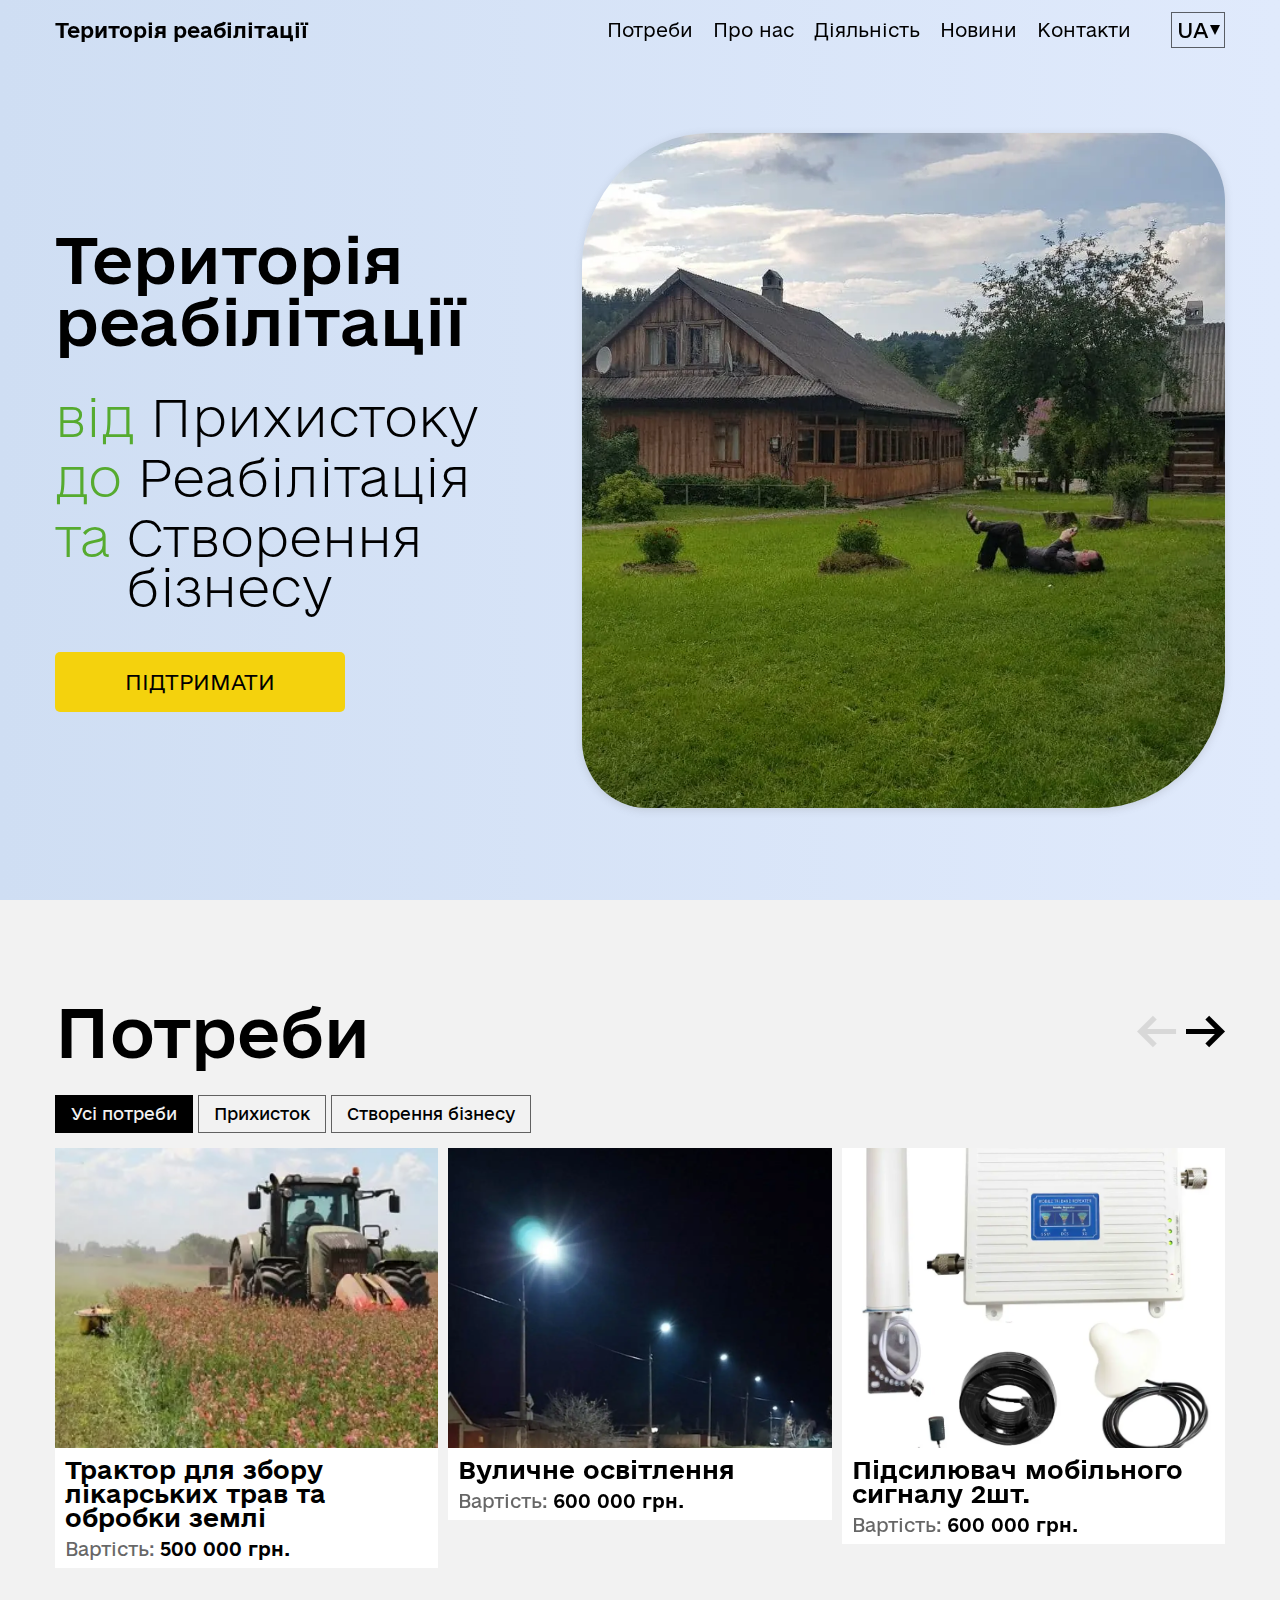
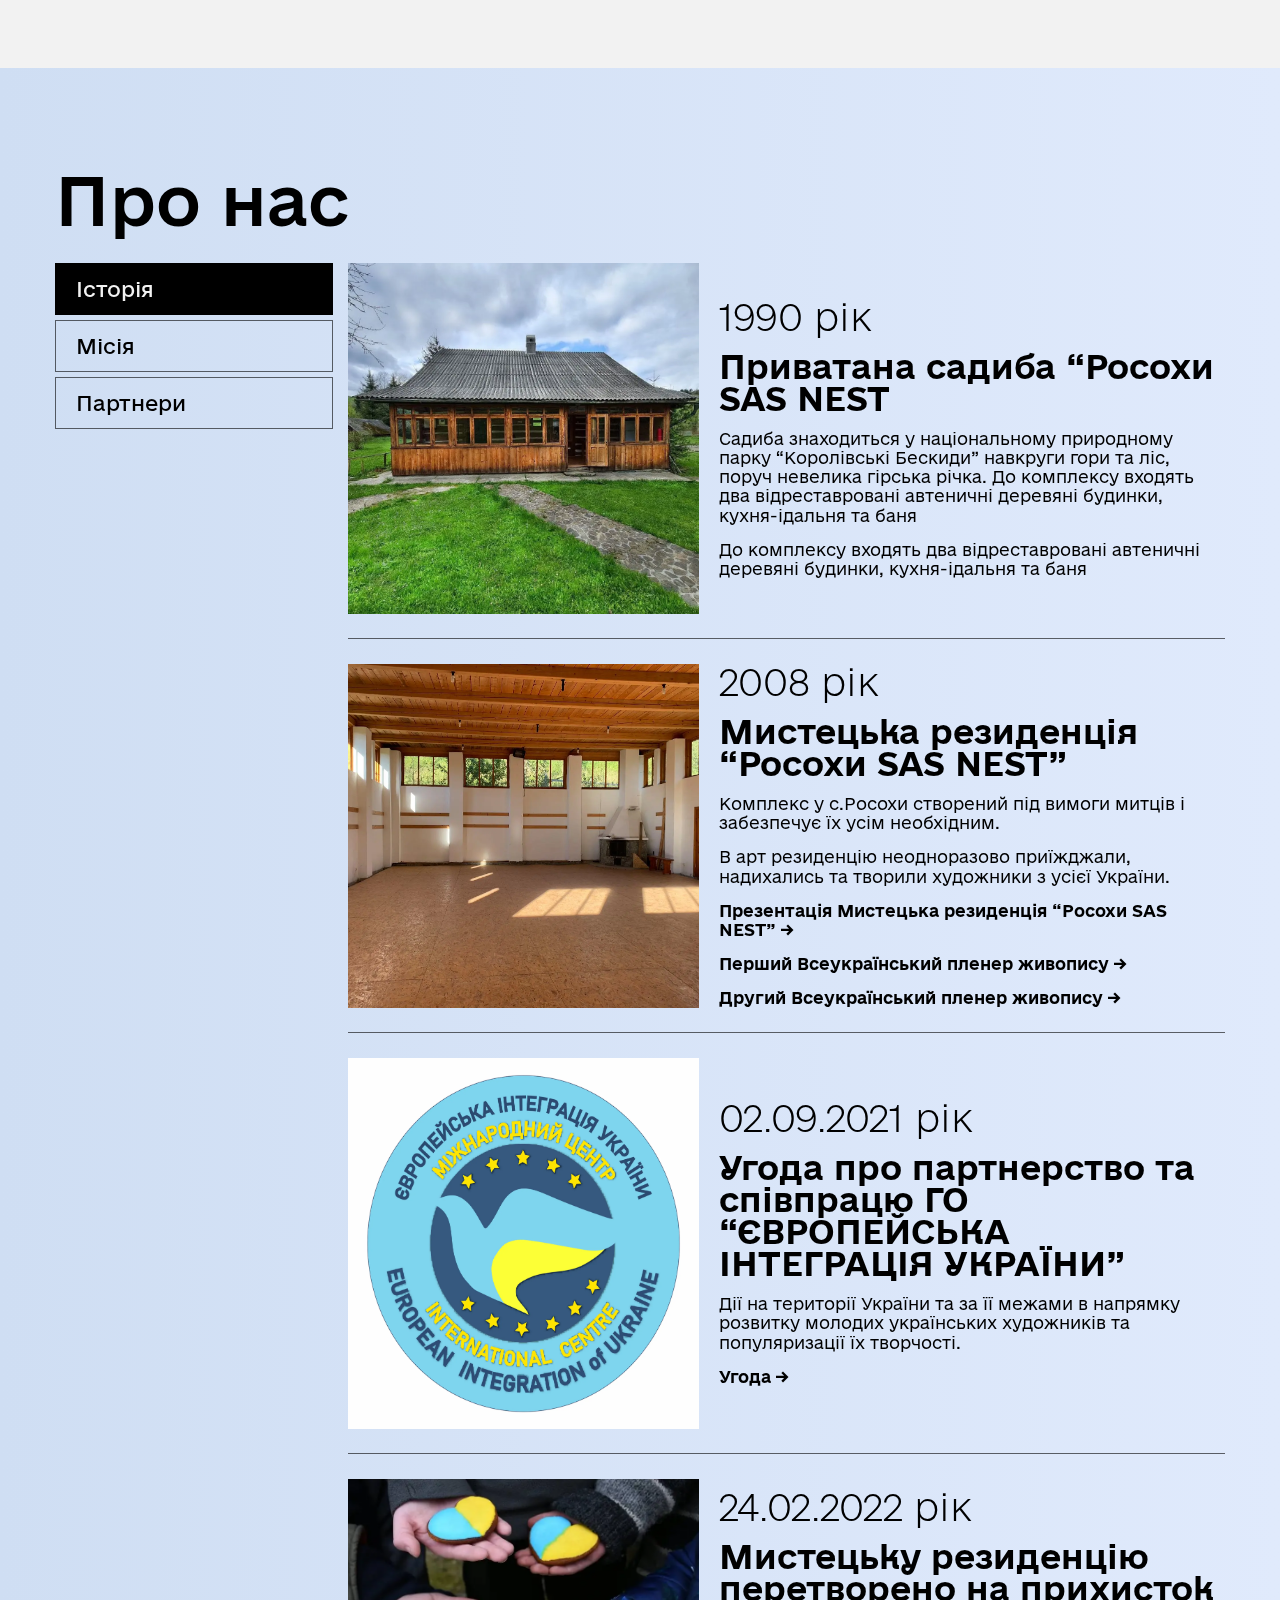
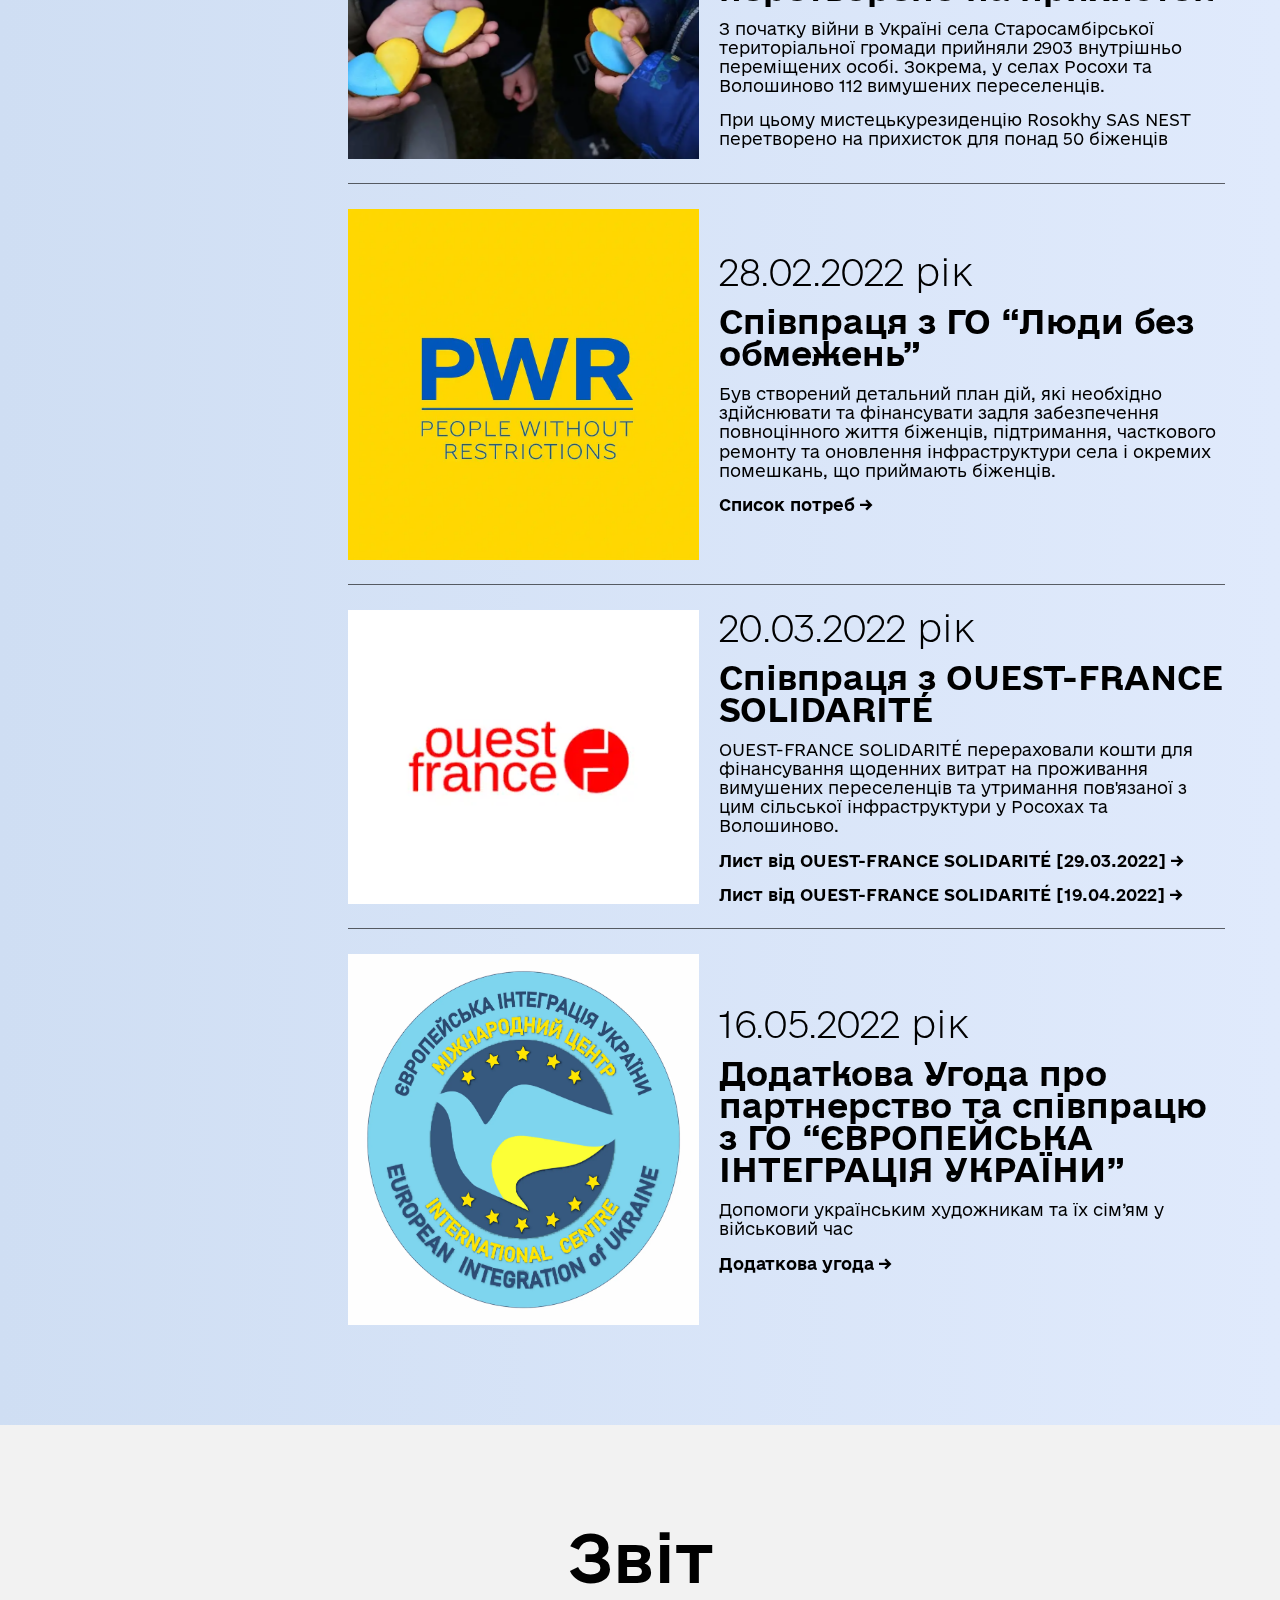
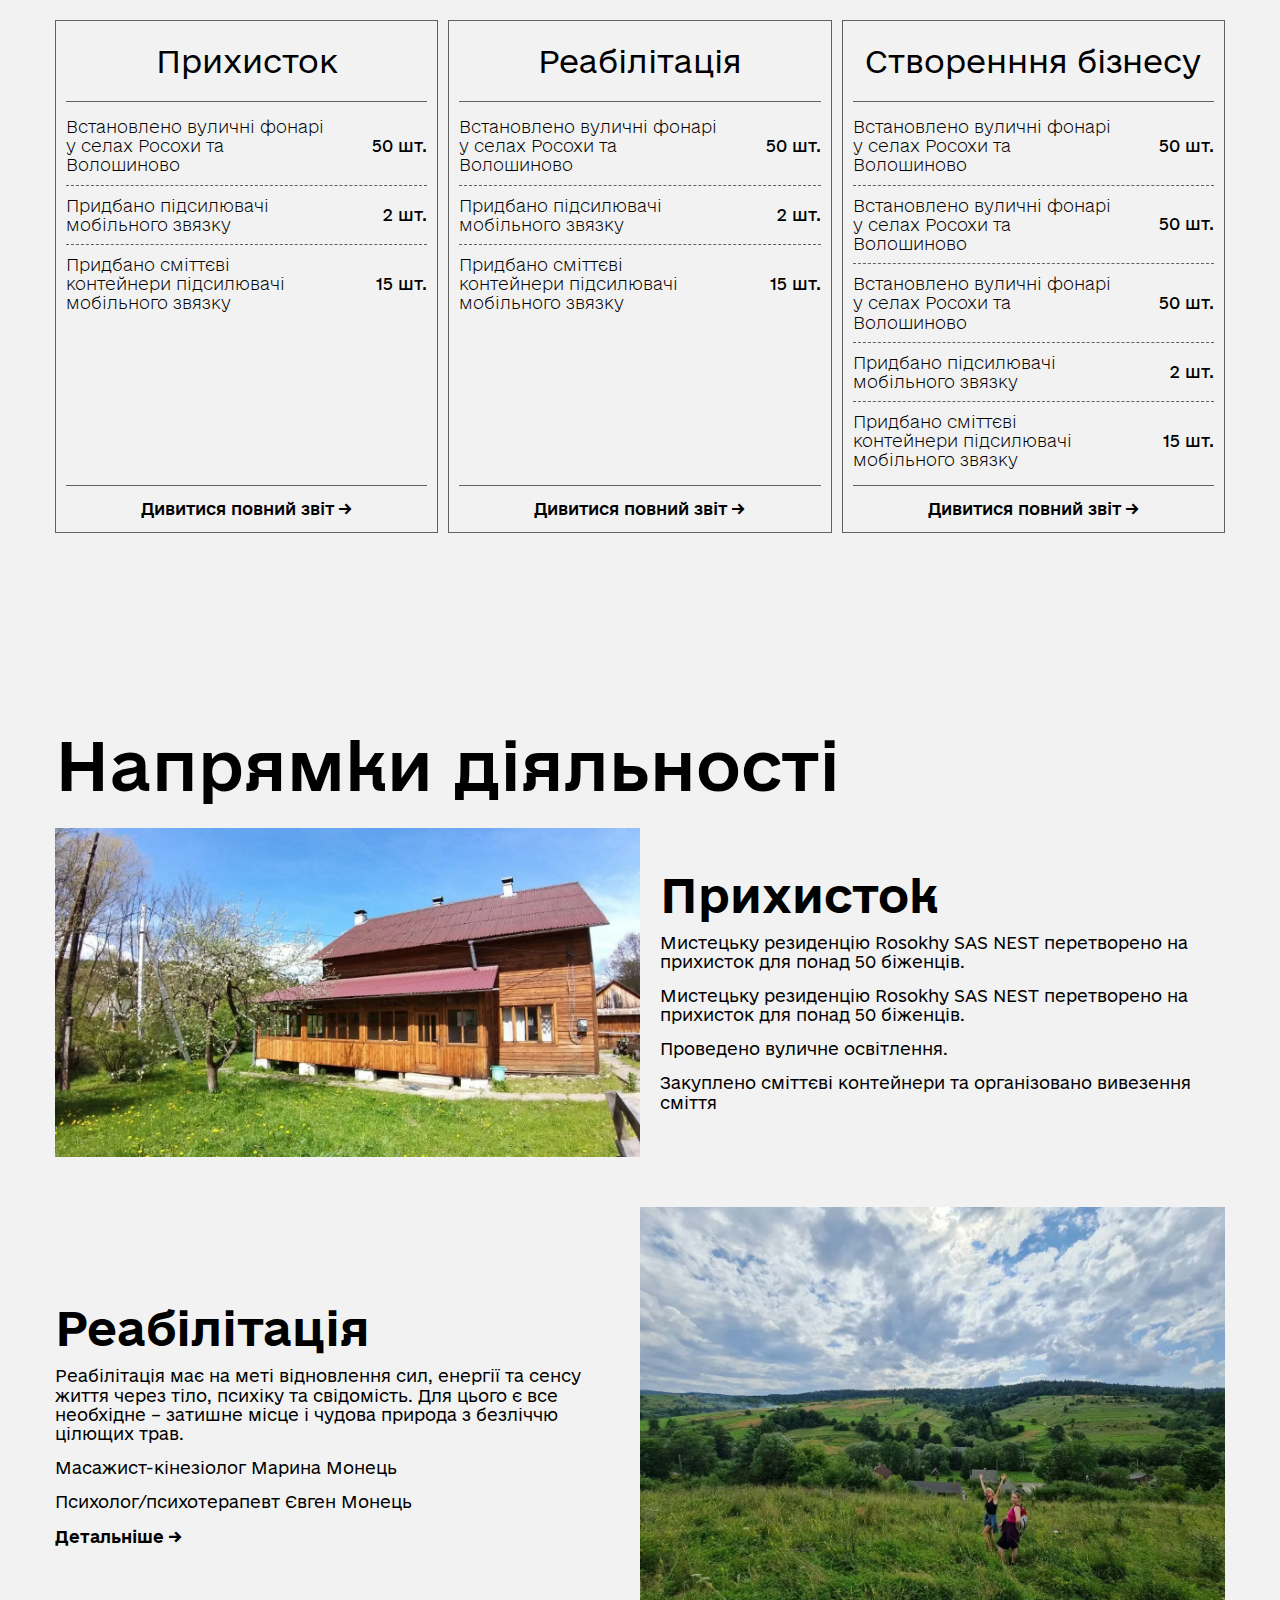
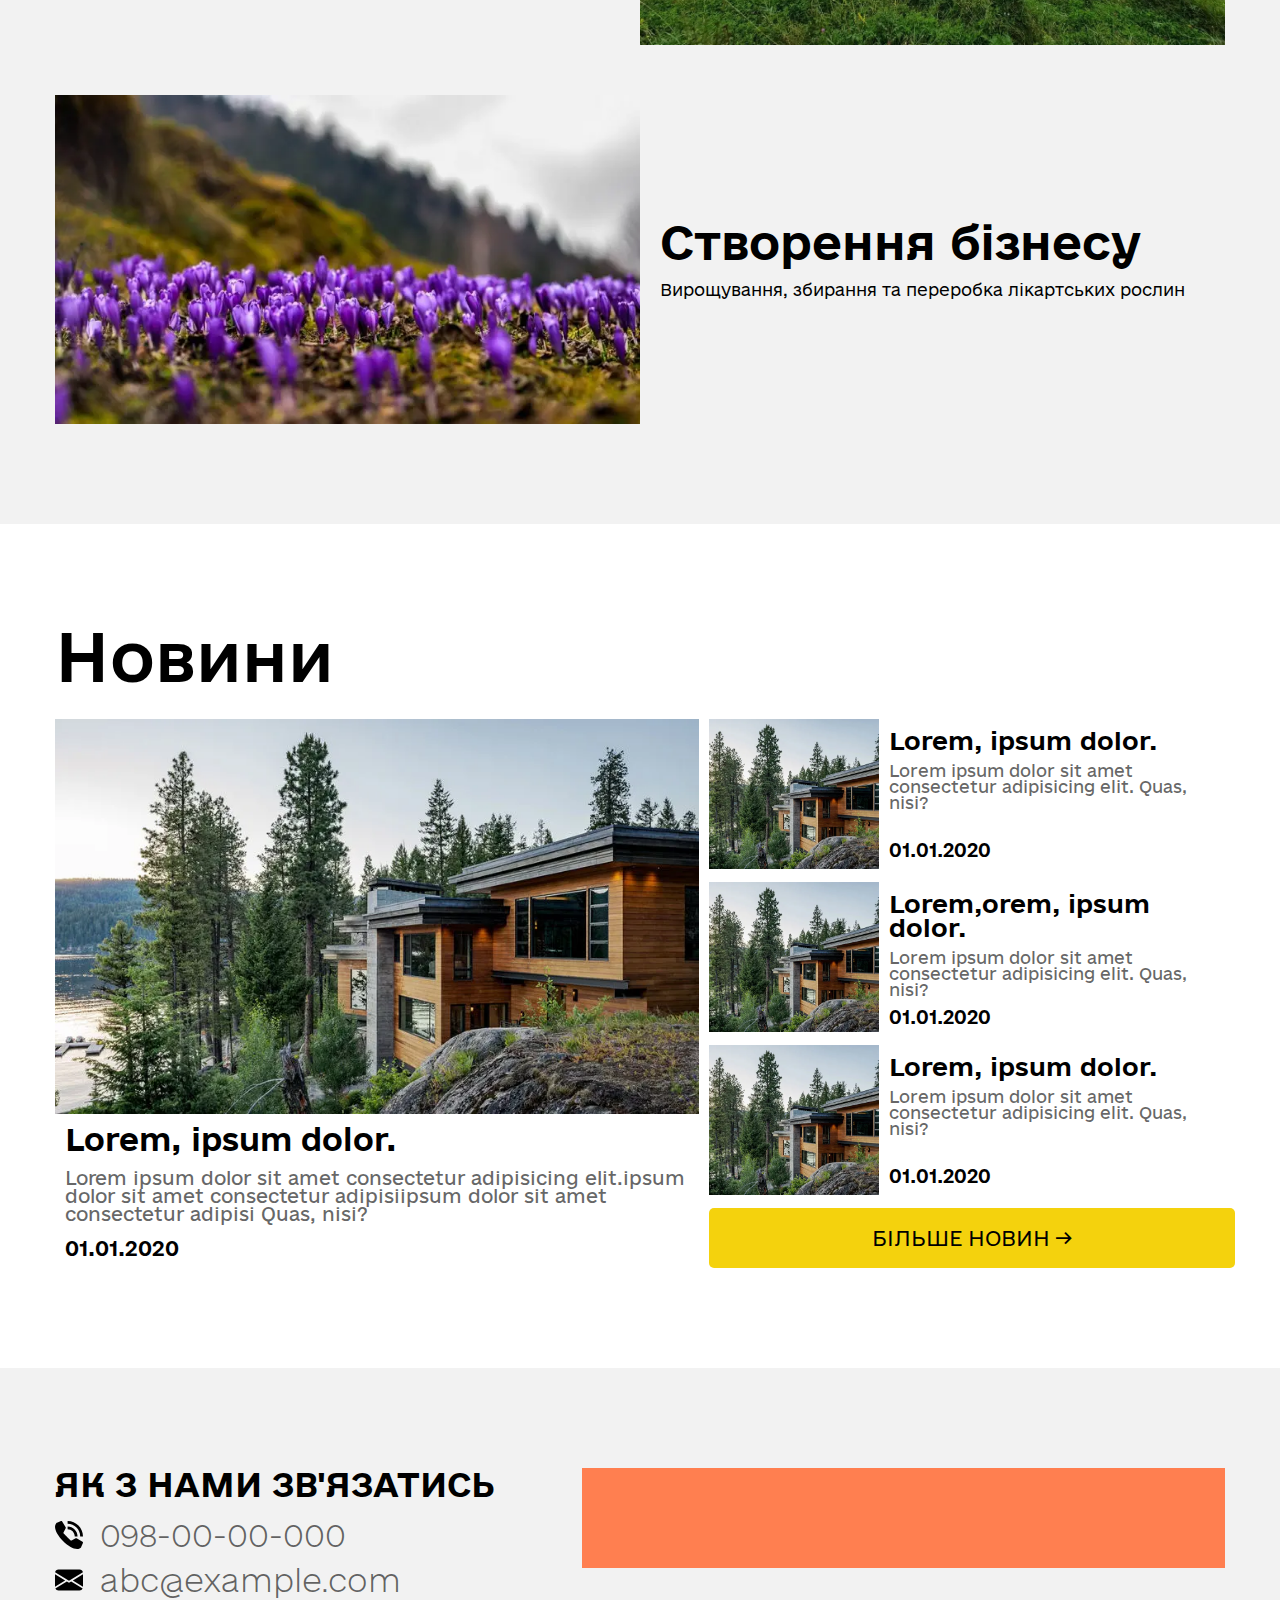
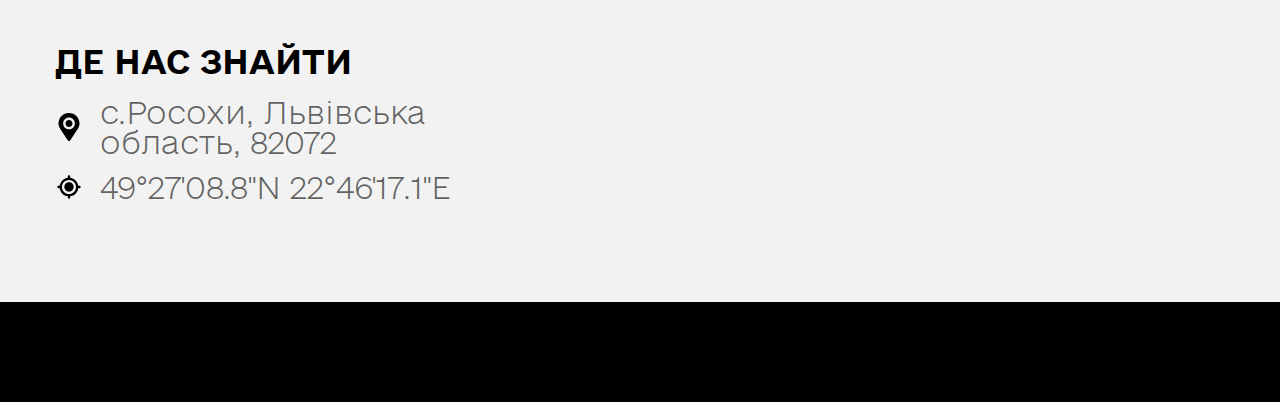
==== commit a7286b5d: "lang+" ====
--- a/index.html
+++ b/index.html
@@ -1,11 +1,11 @@
 <!DOCTYPE html>
-<html lang="en">
+<html lang="uk">
 
 <head>
     <meta charset="UTF-8">
     <meta http-equiv="X-UA-Compatible" content="IE=edge">
     <meta name="viewport" content="width=device-width, initial-scale=1.0">
-    <link rel="stylesheet" href="css/style.min.css?_v=20220902144030">
+    <link rel="stylesheet" href="css/style.min.css?_v=20220903120241">
     <title>Територія реабілітації</title>
 </head>
 
@@ -79,21 +79,21 @@
 
             <div class="needs">
                 <div class='needs__container'>
-                    <h3 class="needs__title title">Потреби</h3>
+                    <h3 class="needs__title title lng-needs__title">Потреби</h3>
                     <div class="needs__body">
                         <div class="needs__filter filter-needs">
                             <div class="filter-needs__items">
                                 <div class="filter-needs__item _active" data-filter="all">
-                                    <span>Усі</span>
+                                    <span class="lng-filter-needs__item-0">Усі</span>
                                 </div>
                                 <div class="filter-needs__item" data-filter="01">
-                                    <span>Прихисток</span>
-                                </div>
-                                <div class="filter-needs__item" data-filter="02">
-                                    <span>Реабілітація</span>
-                                </div>
-                                <div class="filter-needs__item" data-filter="03">
-                                    <span>Створення бізнесу</span>
+                                    <span class="lng-filter-needs__item-1">Прихисток</span>
+                                </div>
+                                <!--<div class="filter-needs__item " data-filter="02">
+                                    <span class="lng-filter-needs__item-2">Реабілітація</span>
+                                </div>-->
+                                <div class="filter-needs__item " data-filter="03">
+                                    <span class="lng-filter-needs__item-3">Створення бізнесу</span>
                                 </div>
 
                             </div>
@@ -107,9 +107,19 @@
                                             <picture><source srcset="img/needs/08.webp"type="image/webp"><img src="img/needs/08.jpg" alt=""></picture>
                                         </div>
                                         <div class="needs-slide__desc">
-                                            <p class="needs-slide__title">Трактор для збору лікартських трав та обробки
+                                            <p class="needs-slide__title lng-needs-slide__title-tractor">Трактор для
+                                                збору
+                                                лікартських трав та обробки
                                                 землі </p>
-                                            <p class="needs-slide__price">Вартість: <span>500 000,00 грн</span></p>
+
+                                            <div class="needs-slide__cost">
+                                                <p class="needs-slide__price-t lng-price-tr">Вартість: </p>
+                                                <div class="needs-slide__price-c">
+                                                    <span class="needs-slide__price-sum">500 000 </span>
+                                                    <span class="needs-slide__price-currency lng-currency">грн.</span>
+                                                </div>
+                                            </div>
+
                                         </div>
                                     </a>
                                     <a href="#" class="01 swiper-slide needs-slide">
@@ -117,8 +127,16 @@
                                             <picture><source srcset="img/needs/01.webp"type="image/webp"><img src="img/needs/01.jpg" alt=""></picture>
                                         </div>
                                         <div class="needs-slide__desc">
-                                            <p class="needs-slide__title">Вуличне освітлення</p>
-                                            <p class="needs-slide__price">Вартість: <span>600 000 грн.</span></p>
+                                            <p class="needs-slide__title lng-needs-slide__title-light">Вуличне
+                                                освітлення</p>
+                                            <div class="needs-slide__cost">
+                                                <p class="needs-slide__price-t lng-price-sl">Вартість: </p>
+                                                <div class="needs-slide__price-c">
+                                                    <span class="needs-slide__price-sum">600 000 </span>
+                                                    <span
+                                                        class="needs-slide__price-currency lng-currency-sl">грн.</span>
+                                                </div>
+                                            </div>
                                         </div>
                                     </a>
                                     <a href="#" class="01 swiper-slide needs-slide">
@@ -126,17 +144,34 @@
                                             <picture><source srcset="img/needs/02.webp"type="image/webp"><img src="img/needs/02.png" alt=""></picture>
                                         </div>
                                         <div class="needs-slide__desc">
-                                            <p class="needs-slide__title">Підсилювач мобільного сигналу 2шт.</p>
-                                            <p class="needs-slide__price">Вартість: <span>26 600 грн.</span></p>
+                                            <p class="needs-slide__title lng-needs-slide__title-mob">Підсилювач
+                                                мобільного сигналу 2шт.</p>
+                                            <div class="needs-slide__cost">
+                                                <p class="needs-slide__price-t lng-price-mb">Вартість: </p>
+                                                <div class="needs-slide__price-c">
+                                                    <span class="needs-slide__price-sum">600 000 </span>
+                                                    <span
+                                                        class="needs-slide__price-currency lng-currency-mb">грн.</span>
+                                                </div>
+                                            </div>
                                         </div>
                                     </a>
                                     <a href="#" class="01 swiper-slide needs-slide">
-                                        <div class="needs-slide__img" <picture><source srcset="img/needs/03.webp"type="image/webp"><img src="img/needs/03.jpg" alt=""></picture>
+                                        <div class="needs-slide__img">
+                                            <picture><source srcset="img/needs/03.webp"type="image/webp"><img src="img/needs/03.jpg" alt=""></picture>
                                         </div>
                                         <div class="needs-slide__desc">
-                                            <p class="needs-slide__title">Придбання сміттєвих контейнерів 15
+                                            <p class="needs-slide__title lng-needs-slide__title-gc">Cміттєві контейнери
+                                                15
                                                 шт.</p>
-                                            <p class="needs-slide__price">Вартість: <span>232 500 грн.</span></p>
+                                            <div class="needs-slide__cost">
+                                                <p class="needs-slide__price-t lng-price-gc">Вартість: </p>
+                                                <div class="needs-slide__price-c">
+                                                    <span class="needs-slide__price-sum">232 500 </span>
+                                                    <span
+                                                        class="needs-slide__price-currency lng-currency-gc">грн.</span>
+                                                </div>
+                                            </div>
                                         </div>
                                     </a>
                                     <a href="#" class="01 swiper-slide needs-slide">
@@ -144,44 +179,18 @@
                                             <picture><source srcset="img/needs/04.webp"type="image/webp"><img src="img/needs/04.jpg" alt=""></picture>
                                         </div>
                                         <div class="needs-slide__desc">
-                                            <p class="needs-slide__title">Придбання комп’ютерної техніки для
-                                                Волошинівського старостинського округу</p>
-                                            <p class="needs-slide__price">Вартість: <span>35 497 грн.</span></p>
+                                            <p class="needs-slide__title lng-needs-slide__title-ct">Комп’ютерна техніка
+                                                для Волошинівського старостинського округу</p>
+                                            <div class="needs-slide__cost">
+                                                <p class="needs-slide__price-t lng-price-ct">Вартість: </p>
+                                                <div class="needs-slide__price-c">
+                                                    <span class="needs-slide__price-sum">35 497 </span>
+                                                    <span
+                                                        class="needs-slide__price-currency lng-currency-ct">грн.</span>
+                                                </div>
+                                            </div>
                                         </div>
                                     </a>
-                                    <a href="#" class="01 swiper-slide needs-slide">
-                                        <div class="needs-slide__img">
-                                            <picture><source srcset="img/00.webp"type="image/webp"><img src="img/00.jpg" alt=""></picture>
-                                        </div>
-                                        <div class="needs-slide__desc">
-                                            <p class="needs-slide__title">Облаштування навчального класу та ігрової
-                                                кімнати для дітей внутрішньо переміщених осіб</p>
-                                            <p class="needs-slide__price">Вартість: <span>138 333 грн.</span></p>
-                                        </div>
-                                    </a>
-                                    <a href="#" class="01 swiper-slide needs-slide">
-                                        <div class="needs-slide__img">
-                                            <picture><source srcset="img/00.webp"type="image/webp"><img src="img/00.jpg" alt=""></picture>
-                                        </div>
-                                        <div class="needs-slide__desc">
-                                            <p class="needs-slide__title">Облаштування дитячих споривно-ігрових
-                                                майданчиків в с. Росохи та с. Волошиново</p>
-                                            <p class="needs-slide__price">Вартість: <span>280 200 грн.</span></p>
-                                        </div>
-                                    </a>
-                                    <a href="#" class="01 swiper-slide needs-slide">
-                                        <div class="needs-slide__img">
-                                            <picture><source srcset="img/00.webp"type="image/webp"><img src="img/00.jpg" alt=""></picture>
-                                        </div>
-                                        <div class="needs-slide__desc">
-                                            <p class="needs-slide__title">Капітальний ремонт будівлі ЗЗСО І-ступеня в с.
-                                                Волошиново </p>
-                                            <p class="needs-slide__price">Вартість: <span>956 819,00 грн</span></p>
-                                        </div>
-                                    </a>
-
-
-
                                 </div>
                             </div>
                         </div>
@@ -199,18 +208,18 @@
 
             <div class="about">
                 <div class='about__container'>
-                    <h3 class="needs__title title">Про нас</h3>
+                    <h3 class="lng-about__title about__title title">Про нас</h3>
                     <div class="about__body">
                         <div class="about__left">
                             <div class="about__navigation">
                                 <div data-tab-name="t1" class="_active about__navigation-item">
-                                    <p class="about__navigation-text">Історія</p>
+                                    <p class="about__navigation-text lng-his-m">Історія</p>
                                 </div>
                                 <div data-tab-name="t2" class="about__navigation-item">
-                                    <p class="about__navigation-text">Місія</p>
+                                    <p class="about__navigation-text lng-mis-m">Місія</p>
                                 </div>
                                 <div data-tab-name="t3" class="about__navigation-item">
-                                    <p class="about__navigation-text">Партнери</p>
+                                    <p class="about__navigation-text lng-par-m">Партнери</p>
                                 </div>
                                 <!--<div data-tab-name="t4" class="about__navigation-item">
                                 <p class="about__navigation-text">Рахунки</p>
@@ -226,13 +235,18 @@
                                                 <picture><source srcset="img/history/01.webp"type="image/webp"><img src="img/history/01.jpg" alt=""></picture>
                                             </div>
                                             <div class="about-box__desc">
-                                                <span class="about-box__year">1990 рік</span>
-                                                <p class="about-box__title">Приватана садиба “Росохи SAS NEST”</p>
-                                                <p class="about-box__text">
+                                                <span class="about-box__year lng-about-year-1">1990 рік</span>
+                                                <p class="about-box__title lng-about-title-1">Приватана садиба “Росохи
+                                                    SAS NEST”</p>
+                                                <p class="about-box__text lng-about-text-1">
                                                     Садиба знaходиться у національному
                                                     природному парку “Королівські
                                                     Бескиди” навкруги гори та ліс, поруч
                                                     невелика гірська річка.
+
+                                                </p>
+                                                <p class="about-box__text lng-about-text-11">
+
                                                     До комплексу входять два
                                                     відреставровані автеничні деревяні
                                                     будинки, кухня-ідальня та баня
@@ -247,27 +261,33 @@
                                                 <picture><source srcset="img/history/02.webp"type="image/webp"><img src="img/history/02.jpg" alt=""></picture>
                                             </div>
                                             <div class="about-box__desc">
-                                                <span class="about-box__year">2008 рік</span>
-                                                <p class="about-box__title">Мистецька резиденція
+                                                <span class="lng-about-year-2 about-box__year ">2008 рік</span>
+                                                <p class="lng-about-title-2 about-box__title">Мистецька резиденція
                                                     “Росохи SAS NEST”</p>
-                                                <p class="about-box__text">
+                                                <p class="lng-about-text-2 about-box__text">
                                                     Комплекс у с.Росохи створений під
                                                     вимоги митців і забезпечує їх усім
                                                     необхідним.
+
+
+                                                </p>
+                                                <p class="lng-about-text-21 about-box__text">
+
                                                     В арт резиденцію неодноразово
                                                     приїжджали, надихались та творили
                                                     художники з усієї України.
 
                                                 </p>
                                                 <a href="https://prezi.com/view/SyPRxKCyqflrxRAUl5DX/" target="_blank"
-                                                    class="about-box__link">Презентація Мистецька резиденція
+                                                    class="lng-about-link-21 about-box__link">Презентація Мистецька
+                                                    резиденція
                                                     “Росохи SAS NEST” →</a>
                                                 <a href="https://evrointegracia.org.ua/?p=1842" target="_blank"
-                                                    class="about-box__link"> Перший
+                                                    class="lng-about-link-22 about-box__link"> Перший
                                                     Всеукраїнський пленер
                                                     живопису →</a>
                                                 <a href="https://evrointegracia.org.ua/?p=1961" target="_blank"
-                                                    class="about-box__link"> Другий
+                                                    class="lng-about-link-23 about-box__link"> Другий
                                                     Всеукраїнський пленер
                                                     живопису →</a>
                                             </div>
@@ -279,12 +299,10 @@
                                                 <picture><source srcset="img/history/03.webp"type="image/webp"><img src="img/history/03.jpg" alt=""></picture>
                                             </div>
                                             <div class="about-box__desc">
-                                                <span class="about-box__year">02.09.2021 рік</span>
-                                                <p class="about-box__title">Угода про партнерство
-                                                    та співпрацю ГО
-                                                    “ЄВРОПЕЙСЬКА
-                                                    ІНТЕГРАЦІЯ УКРАЇНИ”</p>
-                                                <p class="about-box__text">
+                                                <span class="lng-about-3-year about-box__year">02.09.2021 рік</span>
+                                                <p class="lng-about-3-title about-box__title">Угода про партнерство та
+                                                    співпрацю ГО “ЄВРОПЕЙСЬКА ІНТЕГРАЦІЯ УКРАЇНИ”</p>
+                                                <p class="lng-about-3-text about-box__text">
                                                     Дії на території України та за її
                                                     межами в напрямку розвитку молодих
                                                     українських художників та
@@ -292,7 +310,7 @@
 
                                                 </p>
                                                 <a href="https://evrointegracia.org.ua/?p=1950" target="_blank"
-                                                    class="about-box__link"> Угода →</a>
+                                                    class="lng-about-3-link about-box__link"> Угода →</a>
                                             </div>
                                         </div>
                                     </div>
@@ -302,17 +320,20 @@
                                                 <picture><source srcset="img/history/04.webp"type="image/webp"><img src="img/history/04.jpg" alt=""></picture>
                                             </div>
                                             <div class="about-box__desc">
-                                                <span class="about-box__year">24.02.2022 рік</span>
-                                                <p class="about-box__title">Мистецьку резиденцію
+                                                <span class="lng-about-4-year about-box__year">24.02.2022 рік</span>
+                                                <p class="lng-about-4-title about-box__title">Мистецьку резиденцію
                                                     перетворено на прихисток</p>
-                                                <p class="about-box__text">
+                                                <p class="lng-about-4-text about-box__text">
                                                     З початку війни в Україні села
                                                     Старосамбірської територіальної
                                                     громади прийняли 2903
                                                     внутрішньо переміщених
                                                     особі. Зокрема, у селах Росохи
                                                     та Волошиново 112 вимушених
-                                                    переселенців. При цьому
+                                                    переселенців.
+                                                </p>
+                                                <p class="lng-about-4-text1 about-box__text">
+                                                    При цьому
                                                     мистецькурезиденцію
                                                     Rosokhy SAS NEST перетворено на
                                                     прихисток для понад 50 біженців
@@ -326,9 +347,10 @@
                                                 <picture><source srcset="img/history/05.webp"type="image/webp"><img src="img/history/05.jpg" alt=""></picture>
                                             </div>
                                             <div class="about-box__desc">
-                                                <span class="about-box__year">28.02.2022 рік</span>
-                                                <p class="about-box__title">Співпраця з ГО “Люди без обмежень”</p>
-                                                <p class="about-box__text">
+                                                <span class="lng-about-5-year about-box__year">28.02.2022 рік</span>
+                                                <p class="lng-about-5-title about-box__title">Співпраця з ГО “Люди без
+                                                    обмежень”</p>
+                                                <p class="lng-about-5-text about-box__text">
                                                     Був створений детальний план дій,
                                                     які необхідно здійснювати та
                                                     фінансувати задля забезпечення
@@ -339,7 +361,7 @@
                                                     біженців.
                                                 </p>
                                                 <a href="https://evrointegracia.org.ua/?p=1950" target="_blank"
-                                                    class="about-box__link">
+                                                    class="lng-about-5-link about-box__link">
                                                     Список потреб →</a>
                                             </div>
                                         </div>
@@ -350,10 +372,10 @@
                                                 <picture><source srcset="img/history/06.webp"type="image/webp"><img src="img/history/06.png" alt=""></picture>
                                             </div>
                                             <div class="about-box__desc">
-                                                <span class="about-box__year">20.03.2022 рік</span>
-                                                <p class="about-box__title">Співпраця з
+                                                <span class="lng-about-6-year about-box__year">20.03.2022 рік</span>
+                                                <p class="lng-about-6-title about-box__title">Співпраця з
                                                     OUEST-FRANCE SOLIDARITE</p>
-                                                <p class="about-box__text">
+                                                <p class="lng-about-6-text about-box__text">
                                                     Французьким журналом було зібрано
                                                     та перераховано кошти для фінансування
                                                     щоденних витрат на проживання
@@ -362,11 +384,13 @@
                                                     у Росохах та Волошиново.
                                                 </p>
                                                 <a href="https://drive.google.com/file/d/1FLL87Yy0iMktW7oMsFhB_uTzKjoHuIGm/view?usp=sharing"
-                                                    target="_blank" class="about-box__link"> Лист від OUEST-FRANCE
+                                                    target="_blank" class="lng-about-6-link1 about-box__link"> Лист від
+                                                    OUEST-FRANCE
                                                     SOLIDARITÉ [29.03.2022]
                                                     →</a>
                                                 <a href="https://drive.google.com/file/d/1g0k6Im93fPePWwxgrvmR1Kfunk_hvTgu/view?usp=sharing"
-                                                    target="_blank" class="about-box__link"> Лист від OUEST-FRANCE
+                                                    target="_blank" class="lng-about-6-link2 about-box__link"> Лист від
+                                                    OUEST-FRANCE
                                                     SOLIDARITÉ [19.04.2022]
                                                     →</a>
 
@@ -379,32 +403,36 @@
                                                 <picture><source srcset="img/history/03.webp"type="image/webp"><img src="img/history/03.jpg" alt=""></picture>
                                             </div>
                                             <div class="about-box__desc">
-                                                <span class="about-box__year">16.05.2022 рік</span>
-                                                <p class="about-box__title">Додаткова Угода про
+                                                <span class="lng-about-7-year about-box__year">16.05.2022 рік</span>
+                                                <p class="lng-about-7-title about-box__title">Додаткова Угода про
                                                     партнерство та співпрацю
                                                     з ГО “ЄВРОПЕЙСЬКА
                                                     ІНТЕГРАЦІЯ УКРАЇНИ”</p>
-                                                <p class="about-box__text">
+                                                <p class="lng-about-7-text about-box__text">
                                                     Допомоги українським художникам
                                                     та їх сім’ям у військовий час
                                                 </p>
                                                 <a href="https://evrointegracia.org.ua/?p=1953" target="_blank"
-                                                    class="about-box__link"> Додаткова Угода →</a>
+                                                    class="lng-about-7-link about-box__link"> Додаткова Угода →</a>
                                             </div>
                                         </div>
                                     </div>
                                 </div>
                                 <div class="t2 content-about__items content-about__items-boxs-t about-box-t about-box">
-                                    <p class="about-box-t__subtitle">Створення постійних умов для комплексного
+                                    <p class="lng-about-mission-subtitle about-box-t__subtitle">Створення постійних умов
+                                        для комплексного
                                         забезпечення
                                         ВПО прихистком, реабілітацією та роботою для повернення
                                         їх до нормальної життєдіяльності та перетворення їх
                                         на повноцінних економічних суб'єктів на період діючого
                                         військового стану та в після кризовий період відновлення.</p>
-                                    <span class="about-box-t__title">Саме в цьому ми і бачимо завдання
+                                    <span class="lng-about-mission-title about-box-t__title">Саме в цьому ми і бачимо
+                                        завдання
                                         Школи реабілітації та екологічного сільського бізнесу</span>
-                                    <span class="about-box-t__title">Війна не припиняється.</span>
-                                    <p class="about-box-t__text">Деяка кількість біженців з першої хвилі, житло яких
+                                    <span class="lng-about-mission-title1 about-box-t__title">Війна не
+                                        припиняється.</span>
+                                    <p class="lng-about-mission-text1 about-box-t__text">Деяка кількість біженців з
+                                        першої хвилі, житло яких
                                         залишилося цілим, вже повернулися додому. І зараз
                                         прийшла нова хвиля біженців, здебільшо зі сходу
                                         та півдня, які втратили своє житло, роботу, будь-які
@@ -412,13 +440,15 @@
                                         час або назавжди. Прибувають воїни після лікування
                                         поранень, біженці після жахливих переживань у
                                         підвалах та на окупованих територіях. </p>
-                                    <p class="about-box-t__text">Для них потрібне і житло, і зайнятість, і нові правила
+                                    <p class="lng-about-mission-text2 about-box-t__text">Для них потрібне і житло, і
+                                        зайнятість, і нові правила
                                         життя. До нагальних матеріальних потреб починають
                                         додаватись потреби, повязані з фізичним та
                                         психологічним станом людей. Багатьом з них потрібна
                                         посттравматична та пост медична реабілітація та
                                         відновлення.</p>
-                                    <p class="about-box-t__text">Повсюдно виникають конфлікти між біженцями і
+                                    <p class="lng-about-mission-text3 about-box-t__text">Повсюдно виникають конфлікти
+                                        між біженцями і
                                         місцевими людьми, які власне надають і
                                         організовують допомогу. Місцеві активісти
                                         незадоволені відсутністю вдячності у біженців та їх
@@ -436,28 +466,35 @@
                                                 <picture><source srcset="img/history/03.webp"type="image/webp"><img src="img/history/03.jpg" alt=""></picture>
                                             </div>
                                             <div class="about-box__desc">
-                                                <p class="about-box__title">ГО “ЄВРОПЕЙСЬКА ІНТЕГРАЦІЯ
+                                                <p class="lng-about-partners-1-title about-box__title">ГО “ЄВРОПЕЙСЬКА
+                                                    ІНТЕГРАЦІЯ
                                                     УКРАЇНИ”</p>
-                                                <p class="about-box__text">
+                                                <p class="lng-about-partners-1-text1 about-box__text">
                                                     Спільні дії в напрямку розвитку молодих
                                                     українських художників та популяризації їх
                                                     творчості.
+                                                </p>
+                                                <p class="lng-about-partners-1-text2 about-box__text">
                                                     Допомоги українським художникам та їх сім’ям
                                                     у військовий час.
                                                 </p>
                                                 <a href="https://evrointegracia.org.ua/?p=1842" target="_blank"
-                                                    class="about-box__link">Перший Всеукраїнський пленер
+                                                    class="lng-about-partners-1-link1 about-box__link">Перший
+                                                    Всеукраїнський пленер
                                                     живопису →
                                                 </a>
                                                 <a href="https://evrointegracia.org.ua/?p=1961" target="_blank"
-                                                    class="about-box__link">Другий Всеукраїнський пленер
+                                                    class="lng-about-partners-1-link2 about-box__link">Другий
+                                                    Всеукраїнський пленер
                                                     живопису →
                                                 </a>
                                                 <a href="https://evrointegracia.org.ua/?p=1950" target="_blank"
-                                                    class="about-box__link">Угода про партнерство та співпрацю →
+                                                    class="lng-about-partners-1-link3 about-box__link">Угода про
+                                                    партнерство та співпрацю →
                                                 </a>
                                                 <a href="https://evrointegracia.org.ua/?p=1953" target="_blank"
-                                                    class="about-box__link">Додаткова Угода про партнерство та
+                                                    class="lng-about-partners-1-link4 about-box__link">Додаткова Угода
+                                                    про партнерство та
                                                     співпрацю →
                                                 </a>
                                             </div>
@@ -469,15 +506,16 @@
                                                 <picture><source srcset="img/history/05.webp"type="image/webp"><img src="img/history/05.jpg" alt=""></picture>
                                             </div>
                                             <div class="about-box__desc">
-                                                <p class="about-box__title">ГО
+                                                <p class="lng-about-partners-2-title about-box__title">ГО
                                                     “Люди без обмежень”</p>
-                                                <p class="about-box__text">
+                                                <p class="lng-about-partners-2-text about-box__text">
                                                     Забезпечення біженців їжею, ліками та житлом.
                                                     Утримання та ремент сільської інфраструктури
-                                                    у Росохах та Волошиново для потреб біденців.
+                                                    у Росохах та Волошиново для потреб біженців.
                                                 </p>
                                                 <a href="https://docs.google.com/document/d/1OSVLhqEE2isVEJ2b-2JelyN5JhJIuJ8n_720XAXlfqI/edit?usp=sharing"
-                                                    target="_blank" class="about-box__link">Звіт →</a>
+                                                    target="_blank"
+                                                    class="lng-about-partners-2-link about-box__link">Звіт →</a>
                                             </div>
                                         </div>
                                     </div>
@@ -487,22 +525,23 @@
                                                 <picture><source srcset="img/history/06.webp"type="image/webp"><img src="img/history/06.png" alt=""></picture>
                                             </div>
                                             <div class="about-box__desc">
-                                                <p class="about-box__title">OUEST-FRANCE SOLIDARITE</p>
-                                                <p class="about-box__text">Збір кошті для фінансування щоденних витрат
+                                                <p class="lng-about-partners-3-title about-box__title">OUEST-FRANCE
+                                                    SOLIDARITE</p>
+                                                <p class="lng-about-partners-3-text about-box__text">Збір кошті для
+                                                    фінансування щоденних витрат
                                                     на проживання біженців та утримання
                                                     пов'язаної з цим сільської інфраструктури
                                                     у Росохах та Волошиново.Усі кошти були перераховані у Благодійни
                                                     фонд “Люди без обмежень”
                                                 </p>
-
-
-
                                                 <a href="https://drive.google.com/file/d/1FLL87Yy0iMktW7oMsFhB_uTzKjoHuIGm/view?usp=sharing"
-                                                    target="_blank" class="about-box__link"> Лист від OUEST-FRANCE
+                                                    target="_blank" class="lng-about-partners-3-link1 about-box__link">
+                                                    Лист від OUEST-FRANCE
                                                     SOLIDARITÉ [29.03.2022]
                                                     →</a>
                                                 <a href="https://drive.google.com/file/d/1g0k6Im93fPePWwxgrvmR1Kfunk_hvTgu/view?usp=sharing"
-                                                    target="_blank" class="about-box__link"> Лист від OUEST-FRANCE
+                                                    target="_blank" class="lng-about-partners-3-link2 about-box__link">
+                                                    Лист від OUEST-FRANCE
                                                     SOLIDARITÉ [19.04.2022]
                                                     →</a>
                                             </div>
@@ -514,7 +553,8 @@
                                                 <picture><source srcset="img/partners/04.webp"type="image/webp"><img src="img/partners/04.jpg" alt=""></picture>
                                             </div>
                                             <div class="about-box__desc">
-                                                <p class="about-box__title">“Екологія-Право-Людина” -
+                                                <p class="lng-about-partners-4-title about-box__title">
+                                                    “Екологія-Право-Людина” -
                                                     правозахисна організація </p>
                                                 <!--<p class="about-box__text">
                                                 </p>-->
@@ -527,15 +567,21 @@
                                                 <picture><source srcset="img/partners/05.webp"type="image/webp"><img src="img/partners/05.jpg" alt=""></picture>
                                             </div>
                                             <div class="about-box__desc">
-                                                <p class="about-box__title">Проєкт “Живи” </p>
-                                                <p class="about-box__text">
+                                                <p class="lng-about-partners-5-title about-box__title">Проєкт “Живи”
+                                                </p>
+                                                <p class="lng-about-partners-5-text1 about-box__text">
                                                     Фізична і психологічна реабілітація.
+
+                                                </p>
+                                                <p class="lng-about-partners-5-text2 about-box__text">
+
                                                     Масажист-кинезіолог Марина Монець,
+                                                </p>
+                                                <p class="lng-about-partners-5-text3 about-box__text">
                                                     психолог/психотерапевт Євген Монець.
                                                 </p>
                                                 <a href="https://www.facebook.com/profile.php?id=100084248228976"
-                                                    target="_blank" class="about-box__link"> facebook сторінка пректу
-                                                    →</a>
+                                                    target="_blank" class="about-box__link"> facebook →</a>
                                             </div>
                                         </div>
                                     </div>
@@ -545,12 +591,13 @@
                                                 <picture><source srcset="img/partners/06.webp"type="image/webp"><img src="img/partners/06.jpg" alt=""></picture>
                                             </div>
                                             <div class="about-box__desc">
-                                                <p class="about-box__title">Проєкт “Нова Україна” </p>
-                                                <p class="about-box__text">
+                                                <p class="lng-about-partners-6-title about-box__title">Проєкт “Нова
+                                                    Україна” </p>
+                                                <p class="lng-about-partners-6-text about-box__text">
                                                     Реабілітація та новий сенс до життя.
 
                                                 </p>
-                                                <p class="about-box__text">
+                                                <p class="lng-about-partners-6-text2 about-box__text">
                                                     Олег Птухин та Люда Пузач
                                                 </p>
 
@@ -563,8 +610,9 @@
                                                 <picture><source srcset="img/partners/07.webp"type="image/webp"><img src="img/partners/07.jpg" alt=""></picture>
                                             </div>
                                             <div class="about-box__desc">
-                                                <p class="about-box__title">Towarzystwo Przyjaciół Ukrainy</p>
-                                                <p class="about-box__text">
+                                                <p class="lng-about-partners-7-title about-box__title">Towarzystwo
+                                                    Przyjaciół Ukrainy</p>
+                                                <p class="lng-about-partners-7-text about-box__text">
                                                     Місія ТПУ полягає в тому, щоб налагодити широке розуміння співпраці
                                                     між Польщею та Україною.
                                                 </p>
@@ -672,7 +720,7 @@
             </div>
             <div class="activity">
                 <div class='activity__container'>
-                    <h3 class="activity__title title">Напрямки діяльності</h3>
+                    <h3 class="lng-about-activity-title activity__title title">Напрямки діяльності</h3>
                     <div class="activity__body">
                         <div class="activity__item item-activity">
                             <div class="item-activity__body">
@@ -680,22 +728,22 @@
                                     <picture><source srcset="img/activity/01.webp"type="image/webp"><img src="img/activity/01.jpg" alt=""></picture>
                                 </div>
                                 <div class="item-activity__desc">
-                                    <p class="item-activity__title">Прихисток</p>
-                                    <p class="item-activity__text">
+                                    <p class="lng-about-activity-1-title item-activity__title">Прихисток</p>
+                                    <p class="lng-about-activity-1-text1 item-activity__text">
                                         Мистецьку резиденцію
                                         Rosokhy SAS NEST перетворено на
                                         прихисток для понад 50 біженців.
                                     </p>
-                                    <p class="item-activity__text">
+                                    <p class="lng-about-activity-1-text2 item-activity__text">
                                         Проведено ремонт та облаштування у
                                         школах с.Росохи та с.Волошиново для
                                         забезпечення біженців житлом
 
                                     </p>
-                                    <p class="item-activity__text">
+                                    <p class="lng-about-activity-1-text3 item-activity__text">
                                         Проведено вуличне освітлення
                                     </p>
-                                    <p class="item-activity__text">
+                                    <p class="lng-about-activity-1-text4 item-activity__text">
                                         Закуплено сміттєві контейнери та
                                         організовано вивезення сміття
                                     </p>
@@ -709,22 +757,23 @@
                                     <picture><source srcset="img/activity/02.webp"type="image/webp"><img src="img/activity/02.jpg" alt=""></picture>
                                 </div>
                                 <div class="item-activity__desc">
-                                    <p class="item-activity__title">Реабілітація</p>
-                                    <p class="item-activity__text">
+                                    <p class="lng-about-activity-2-title item-activity__title">Реабілітація</p>
+                                    <p class="lng-about-activity-2-text1 item-activity__text">
                                         Реабілітація має на меті відновлення сил,
                                         енергії та сенсу життя через тіло, психіку
-                                        та свідомість.
-                                        І для цього є все необхідне – затишне
+                                        та свідомість. Для цього є все необхідне – затишне
                                         місце і чудова природа з безліччю
-                                        цілющих трав,
+                                        цілющих трав.
                                     </p>
-                                    <p class="item-activity__text">
-                                        масажист-кинезіолог Марина Монець,
-                                        психолог/психотерапевт Євген Монець.
-
+                                    <p class="lng-about-activity-2-text2 item-activity__text">
+                                        Масажист-кінезіолог Марина Монець
+                                    </p>
+                                    <p class="lng-about-activity-2-text3 item-activity__text">
+
+                                        Психолог/психотерапевт Євген Монець
                                     </p>
                                     <a href="https://www.facebook.com/profile.php?id=100084248228976" target="_blank"
-                                        class="item-activity__link"> детальніше →</a>
+                                        class="lng-about-activity-2-link item-activity__link"> детальніше →</a>
 
                                 </div>
                             </div>
@@ -735,8 +784,8 @@
                                     <picture><source srcset="img/activity/03.webp"type="image/webp"><img src="img/activity/03.jpg" alt=""></picture>
                                 </div>
                                 <div class="item-activity__desc">
-                                    <p class="item-activity__title">Створенння бізнесу </p>
-                                    <p class="item-activity__text">
+                                    <p class="lng-about-activity-3-title item-activity__title">Створенння бізнесу </p>
+                                    <p class="lng-about-activity-3-text item-activity__text">
                                         Вирощування, збирання та переробка
                                         лікартських рослин
                                     </p>
@@ -750,7 +799,7 @@
 
             <div class="articles">
                 <div class='articles__container'>
-                    <h3 class="articles__title title">Новини</h3>
+                    <h3 class="lng-news-title articles__title title">Новини</h3>
                     <div class="articles__body">
                         <div class="articles__one article">
                             <a href="#" class="article__item">
@@ -816,7 +865,7 @@
                                     </div>
                                 </div>
                             </a>
-                            <a href="#" class="articles__more btn">Більше новин →</a>
+                            <a href="#" class="lng-news-more articles__more btn">Більше новин →</a>
                         </div>
                     </div>
                 </div>
@@ -855,8 +904,8 @@
 
 </footer>
         </div>
-        <script src="js/lang.js?_v=20220902144030"></script>
-        <script src="js/app.min.js?_v=20220902144030"></script>
+        <script src="js/lang.js?_v=20220903120241"></script>
+        <script src="js/app.min.js?_v=20220903120241"></script>
 
 
 
--- a/css/style.min.css
+++ b/css/style.min.css
@@ -1 +1 @@
-@font-face{font-family:eUkraine;font-display:swap;src:url(../fonts/eUkraine-Bold.woff2) format("woff2"),url(../fonts/eUkraine-Bold.woff) format("woff");font-weight:700;font-style:normal}@font-face{font-family:eUkraine;font-display:swap;src:url(../fonts/eUkraine-Light.woff2) format("woff2"),url(../fonts/eUkraine-Light.woff) format("woff");font-weight:300;font-style:normal}@font-face{font-family:eUkraine;font-display:swap;src:url(../fonts/eUkraine-Medium.woff2) format("woff2"),url(../fonts/eUkraine-Medium.woff) format("woff");font-weight:500;font-style:normal}@font-face{font-family:eUkraine;font-display:swap;src:url(../fonts/eUkraine-Regular.woff2) format("woff2"),url(../fonts/eUkraine-Regular.woff) format("woff");font-weight:400;font-style:normal}@font-face{font-family:eUkraine;font-display:swap;src:url(../fonts/eUkraine-Thin.woff2) format("woff2"),url(../fonts/eUkraine-Thin.woff) format("woff");font-weight:100;font-style:normal}@font-face{font-family:eUkraine;font-display:swap;src:url(../fonts/eUkraine-UltraLight.woff2) format("woff2"),url(../fonts/eUkraine-UltraLight.woff) format("woff");font-weight:200;font-style:normal}@font-face{font-family:eUkraineHead;font-display:swap;src:url(../fonts/eUkraineHead-Bold.woff2) format("woff2"),url(../fonts/eUkraineHead-Bold.woff) format("woff");font-weight:700;font-style:normal}@font-face{font-family:eUkraineHead;font-display:swap;src:url(../fonts/eUkraineHead-Light.woff2) format("woff2"),url(../fonts/eUkraineHead-Light.woff) format("woff");font-weight:300;font-style:normal}@font-face{font-family:eUkraineHead;font-display:swap;src:url(../fonts/eUkraineHead-Medium.woff2) format("woff2"),url(../fonts/eUkraineHead-Medium.woff) format("woff");font-weight:500;font-style:normal}@font-face{font-family:eUkraineHead;font-display:swap;src:url(../fonts/eUkraineHead-Regular.woff2) format("woff2"),url(../fonts/eUkraineHead-Regular.woff) format("woff");font-weight:400;font-style:normal}@font-face{font-family:eUkraineHead;font-display:swap;src:url(../fonts/eUkraineHead-Thin.woff2) format("woff2"),url(../fonts/eUkraineHead-Thin.woff) format("woff");font-weight:100;font-style:normal}@font-face{font-family:eUkraineHead;font-display:swap;src:url(../fonts/eUkraineHead-UltraLight.woff2) format("woff2"),url(../fonts/eUkraineHead-UltraLight.woff) format("woff");font-weight:400;font-style:normal}*{padding:0;margin:0;border:0}*,:after,:before{box-sizing:border-box}:active,:focus{outline:0}a:active,a:focus{outline:0}aside,footer,header,nav{display:block}body,html{height:100%;width:100%;font-size:100%;line-height:1;font-size:16px;font-family:eUkraine;color:#000;-moz-text-size-adjust:100%;-webkit-text-size-adjust:100%}button,input,textarea{font-family:inherit}input::-ms-clear{display:none}input[type=email],input[type=tel],input[type=text],textarea{-webkit-appearance:none;-moz-appearance:none;appearance:none}button{cursor:pointer}button::-moz-focus-inner{padding:0;border:0}a,a:visited{text-decoration:none}a:hover{text-decoration:none}ul li{list-style:none}img{vertical-align:top}a:active{color:#000}h1,h2,h3,h4,h5,h6{font-size:inherit;font-weight:inherit}*{-webkit-tap-highlight-color:transparent}body,html{height:100%}body{background:#f2f2f2}body._lock{overflow:hidden}.wrapper{display:flex;min-height:100%;overflow:hidden;min-width:0;flex-direction:column}.main{flex:1 1 auto}[class*=__container]{max-width:1200px;margin:0 auto;width:100%;overflow:hidden;padding:0 15px}.header{position:fixed;top:0;left:0;width:100%;z-index:10;transition:background-color .3s ease-in-out}body._scroll .header{background:#f2f2f2;box-shadow:0 1px 6px 0 rgba(32,33,36,.28)}.header__container{position:relative;display:flex;align-items:center;justify-content:space-between;height:60px;padding:5px 15px 5px 15px}body._scroll .header__container{border-color:transparent}.header__logo{z-index:10;font-size:20px;font-weight:700;font-family:eUkraineHead;color:#000}.menu__icon{display:none}.menu__list{display:flex;align-items:center;gap:20px}.menu__list:focus .menu__link,.menu__list:hover .menu__link{opacity:.4}.menu__list:focus .menu__link:focus,.menu__list:focus .menu__link:hover,.menu__list:hover .menu__link:focus,.menu__list:hover .menu__link:hover{opacity:1}.menu__link{color:#000;font-size:18px;font-weight:300;transition:opacity .3s linear}.lang{font-weight:700;font-size:20px;cursor:pointer;border:1px solid #000;padding:5px}.menu-lng{display:flex;align-items:center;justify-content:center;gap:40px}.select-lang{position:relative;z-index:40}.select-lang::after{position:absolute;top:50%;transform:translateY(-50%);right:5px;z-index:10;content:"";border-style:solid;border-width:10px 5px 0 5px;border-color:#000 transparent transparent transparent}.select-lang select{color:#000;background:0 0;border:1px solid rgba(0,0,0,.6);-webkit-appearance:none;-moz-appearance:none;appearance:none;font-family:inherit;font-size:20px;padding:5px 15px 5px 5px}footer{flex:0;width:100%;height:100px;background:#000}.btn{display:inline-block;color:#000;font-size:20px;font-weight:300;text-align:center;text-transform:uppercase;background:#f4d20d;padding:20px 70px;border-radius:5px;transition:background .1s ease,border-radius .3s ease}.btn:focus,.btn:hover{background:#f7dd4a;border-radius:10px}.title{color:#000;font-size:clamp(3.438rem,.331rem + 4.98vw,4.063rem);font-weight:500;font-family:eUkraineHead;margin-bottom:clamp(.938rem,.597rem + 1.7vw,1.875rem)}.home{background:linear-gradient(to right,#cfdef3,#e0eafc);height:100vh}.home__container{display:flex;min-height:100%;justify-content:space-between;align-items:center;padding-top:60px!important;padding-bottom:20px!important}.home__info{display:flex;flex-direction:column;align-items:flex-start;gap:clamp(1.25rem,.795rem + 2.27vw,2.5rem);flex:0 0 40%;overflow:hidden}.home__title{margin:0;font-size:clamp(2.5rem,1.932rem + 2.84vw,4.063rem)}.no-webp .home__pic{background-image:url(../img/01.jpg)}.home__pic{display:block;height:75vh;min-height:450px;flex:0 0 55%;background-size:cover;background-position:right;box-shadow:rgba(99,99,99,.2) 0 2px 8px 0;border-radius:20% 10%}.subtitle-home{display:flex;flex-direction:column;gap:10px}.subtitle-home__item{display:flex;font-size:clamp(1.625rem,.943rem + 2.91vw,3.125rem)}.subtitle-home span{margin:0 15px 0 0;color:#56ab2f;font-weight:100}.subtitle-home__text{color:#000;font-weight:100}.needs{padding:clamp(1.875rem,.284rem + 7.95vw,6.25rem) 0}.needs__container{position:relative}.filter-needs{margin-bottom:15px}.filter-needs__items{display:flex;gap:5px;flex-wrap:wrap}.filter-needs__item{cursor:pointer;padding:10px 15px;border:1px solid rgba(0,0,0,.6)}.filter-needs__item._active,.filter-needs__item:active,.filter-needs__item:hover,.filter-needs__item:target{background-color:#000}.filter-needs__item._active span,.filter-needs__item:active span,.filter-needs__item:hover span,.filter-needs__item:target span{color:#f2f2f2}.list-needs{min-width:0}.swiper{overflow:hidden}.needs-swiper-btns{position:absolute;top:5px;right:15px;display:flex;gap:10px}.swiper-button-disabled{opacity:.1}.needs-swiper-btn{cursor:pointer;font-size:50px}.swiper-wrapper{display:inline-flex}.needs-slide{display:flex;flex-direction:column;height:100%}.needs-slide:hover .needs-slide__title,.needs-slide:target .needs-slide__title{text-decoration:underline}.needs-slide:hover .needs-slide__desc,.needs-slide:target .needs-slide__desc{background-color:#f2f2f2}.needs-slide:hover .needs-slide__img img,.needs-slide:target .needs-slide__img img{transform:scale(1.07)}.needs-slide._hide{display:none}.needs-slide__desc{flex:1 1 auto;background-color:#fff;padding:10px;overflow:hidden}.needs-slide__img{overflow:hidden;height:300px}.needs-slide__img img{width:100%;height:100%;-o-object-fit:cover;object-fit:cover;transition:.5s}.needs-slide__title{font-size:clamp(1.25rem,1.159rem + .45vw,1.5rem);font-weight:700;color:#000;transition:-webkit-text-decoration .1s linear;transition:text-decoration .1s linear;transition:text-decoration .1s linear,-webkit-text-decoration .1s linear;margin-bottom:10px}.needs-slide__price{color:rgba(0,0,0,.6);font-size:18px}.needs-slide__price span{color:#000;font-weight:700}.about{padding:clamp(1.875rem,.284rem + 7.95vw,6.25rem) 0;background:linear-gradient(to right,#cfdef3,#e0eafc)}.about__body{display:flex}.about__left{flex:0 0 25%;position:-webkit-sticky;position:sticky;top:0}.about__right{flex:0 0 75%}.about__navigation{padding-right:15px;display:flex;flex-direction:column;gap:5px}.about__navigation-item{cursor:pointer;padding:15px 20px;border:1px solid rgba(0,0,0,.6)}.about__navigation-item._active,.about__navigation-item:active,.about__navigation-item:hover,.about__navigation-item:target{background-color:#000}.about__navigation-item._active .about__navigation-text,.about__navigation-item:active .about__navigation-text,.about__navigation-item:hover .about__navigation-text,.about__navigation-item:target .about__navigation-text{color:#f2f2f2}.about__navigation-text{color:#000;font-size:20px}.about-box-t__subtitle{font-weight:300;font-size:24px;color:#000;margin-bottom:20px;line-height:1.2}.about-box-t__title{display:block;font-weight:700;font-size:24px;font-family:eUkraineHead;color:#000;margin-bottom:20px;line-height:1.2}.about-box-t__text{font-weight:300;font-size:20px;color:#000;line-height:1.2}.about-box-t__text:not(:last-child){margin-bottom:20px}.about-box{display:none}.about-box._active{display:block}.about-box__item{position:relative}.about-box__item:not(:last-child){margin-bottom:50px}.about-box__item::after{position:absolute;content:"";bottom:-25px;left:0;width:100%;height:1px;background-color:rgba(0,0,0,.6)}.about-box__body{display:flex}.about-box__img{flex:0 0 40%;min-height:280px}.about-box__img img{height:100%;width:100%;-o-object-fit:cover;object-fit:cover}.about-box__desc{flex:0 0 60%;padding:0 0 0 20px;display:flex;flex-direction:column;justify-content:center;gap:15px}.about-box__year{font-weight:100;font-size:36px}.about-box__title{font-size:clamp(1.625rem,1.489rem + .68vw,2rem);font-weight:700;color:#000;font-family:eUkraineHead}.about-box__text{font-weight:300;color:#000;line-height:1.2}.about-box__link{font-weight:700;color:#000;line-height:1.2;padding-right:20px}.about-box__link:hover{text-decoration:underline}.report{padding:clamp(1.875rem,.284rem + 7.95vw,6.25rem) 0}.report__title{text-align:center}.report__body{display:flex;gap:10px}.item-report{min-width:280px}.item-report__body{padding:10px;border:1px solid rgba(0,0,0,.6);display:flex;flex-direction:column;height:100%}.item-report__title{display:flex;justify-content:center;align-items:center;height:70px;text-align:center;font-weight:300;font-size:30px;margin:0;padding-bottom:10px}.item-report__boxs{flex:1 1 auto;border-bottom:1px solid rgba(0,0,0,.6);border-top:1px solid rgba(0,0,0,.6);display:flex;flex-direction:column;align-items:flex-start;padding:15px 0}.item-report__box{display:flex;justify-content:space-between;align-items:center;padding:10px 0;border-bottom:1px dashed rgba(0,0,0,.6)}.item-report__box:first-child{padding-top:0}.item-report__box:last-child{padding-bottom:0;border-bottom:none}.item-report__name{flex:0 0 75%;font-weight:100;line-height:1.2}.item-report__link{text-align:center;color:#000;font-weight:500;width:100%;padding:15px 0 5px 0}.item-report__link:focus,.item-report__link:hover{text-decoration:underline}.activity{padding:clamp(1.875rem,.284rem + 7.95vw,6.25rem) 0}.activity__body{display:flex;flex-direction:column}.item-activity:not(:last-child){margin-bottom:50px}.item-activity:nth-child(even) .item-activity__body{flex-direction:row-reverse}.item-activity:nth-child(even) .item-activity__desc{padding:0 20px 0 0}.item-activity__body{display:flex}.item-activity__img{flex:0 0 50%;min-height:280px}.item-activity__img img{height:100%;width:100%;-o-object-fit:cover;object-fit:cover}.item-activity__desc{flex:0 0 50%;padding:0 0 0 20px;display:flex;flex-direction:column;justify-content:center;gap:15px}.item-activity__title{font-size:clamp(1.875rem,1.534rem + 1.7vw,2.813rem);font-weight:700;color:#000;font-family:eUkraineHead}.item-activity__text{font-weight:300;color:#000;line-height:1.2}.item-activity__link{font-weight:700;color:#000;line-height:1.2}.item-activity__link:hover{text-decoration:underline}.articles{padding:clamp(1.875rem,.284rem + 7.95vw,6.25rem) 0;background-color:#fff}.articles__body{display:flex;gap:10px}.articles__one{flex:0 0 55%;overflow:hidden}.articles__set{flex:0 0 45%;overflow:hidden;display:flex;flex-direction:column;gap:5px}.articles__more{text-align:center}.article__item{display:flex;height:100%}.article__item:hover .article__desc,.article__item:target .article__desc{background-color:#f2f2f2}.article__item:hover .article__title,.article__item:target .article__title{text-decoration:underline}.article__item:hover .article__img img,.article__item:target .article__img img{transform:scale(1.07)}.article__body{display:flex;flex-direction:column;overflow:hidden}.articles__set .article__body{flex-direction:row;height:150px}.article__img{overflow:hidden}.article__img img{width:100%;height:100%;-o-object-fit:cover;object-fit:cover;transition:.5s}.articles__set .article__img{width:300px}.article__desc{display:flex;flex-direction:column;background-color:#fff;padding:10px;transition:background-color .1s linear}.article__title{font-size:clamp(1.5rem,1.364rem + .68vw,1.875rem);font-weight:700;color:#000;transition:-webkit-text-decoration .1s linear;transition:text-decoration .1s linear;transition:text-decoration .1s linear,-webkit-text-decoration .1s linear}.articles__set .article__title{font-size:clamp(1.25rem,1.159rem + .45vw,1.5rem)}.article__text{flex:1 1 auto;color:rgba(0,0,0,.6);margin:15px 0;font-size:18px}.articles__set .article__text{font-size:16px;margin:10px 0}.article__date{color:#000;font-weight:700;font-size:20px}.articles__set .article__date{font-size:18px}.contacts{padding:clamp(1.875rem,.284rem + 7.95vw,6.25rem) 0}.contacts__body{display:flex;justify-content:space-between}.contacts__info{flex:0 0 40%}.contacts__map{flex:0 0 55%;min-width:100px;height:100px;background-color:coral}.info-contacts__get-In-Touch{margin-bottom:50px}.info-contacts__items{display:flex;flex-direction:column;gap:15px}.info-contacts__item{font-size:clamp(1.5rem,1.364rem + .68vw,1.875rem);font-weight:100;color:rgba(0,0,0,.6);padding-left:45px;background-repeat:no-repeat;background-size:6% 100%}.info-contacts__title{font-size:clamp(1.625rem,1.489rem + .68vw,2rem);font-weight:700;color:#000;font-family:eUkraineHead;margin-bottom:5px}.info-contacts__tel{background-image:url(../img/icon/tell.svg)}.info-contacts__mail{background-image:url(../img/icon/mail.svg)}.info-contacts__loc{background-image:url(../img/icon/loc.svg)}.info-contacts__cord{background-image:url(../img/icon/gps.svg)}@media (max-width:1199.98px){[class*=__container]{max-width:1140px}}@media (max-width:991.98px){[class*=__container]{max-width:960px}body._lock .header::before{content:"";position:absolute;height:100%;width:100%;top:0;left:0;z-index:3;background-color:#f2f2f2;box-shadow:0 1px 6px 0 rgba(32,33,36,.28)}.header__container{max-width:none!important;padding:5px 10px 5px 10px!important}.menu__icon{display:block;position:relative;width:30px;height:18px;cursor:pointer;z-index:10}.menu__icon span,.menu__icon::after,.menu__icon::before{left:0;position:absolute;height:10%;width:100%;background-color:#000;transition:all .3s ease-in-out;z-index:5}.menu__icon::after,.menu__icon::before{content:""}.menu__icon::before{top:0}.menu__icon::after{bottom:0}.menu__icon span{top:50%;transform:scale(1) translate(0,-50%)}.menu__icon._active span{transform:scale(0) translate(0,-50%)}.menu__icon._active::before{top:50%;transform:rotate(-45deg) translate(0,-50%)}.menu__icon._active::after{bottom:50%;transform:rotate(45deg) translate(0,50%)}.menu__body{position:fixed;z-index:2;top:0;left:-100%;width:100%;height:100%;overflow:scroll;background-color:#f2f2f2;padding:100px 30px 30px 30px;transition:left .3s ease-in-out}.menu__body._active{left:0}.menu__list{flex-direction:column;gap:35px}.menu__link{font-size:36px}.lang{font-size:40px}.menu-lng{flex-direction:row-reverse}.home__container{flex-direction:column-reverse}.home__info{flex:0 0 100%;margin:15px 0 0 0}.home__pic{height:auto;min-height:auto;border-radius:5%;flex:1 1 auto;width:100%}.about__body{flex-direction:column}.about__navigation{flex-direction:row;margin-bottom:30px}.report__body{padding-bottom:10px;overflow-x:scroll}.articles__one{flex:0 0 50%}.articles__set{flex:0 0 50%}}@media (max-width:768.98px){[class*=__container]{max-width:720px}.about__navigation-text{font-size:16px}.about-box__item:not(:last-child){margin-bottom:20px}.about-box__item::after{bottom:-1px}.about-box__body{flex-direction:column}.about-box__img{min-height:100px}.about-box__desc{flex:0 0 100%;padding:10px 0}.item-activity:not(:last-child){margin-bottom:20px;border-bottom:1px solid rgba(0,0,0,.6)}.item-activity:nth-child(even) .item-activity__body{flex-direction:column}.item-activity:nth-child(even) .item-activity__desc{padding:10px 0}.item-activity__body{flex-direction:column}.item-activity__img{min-height:100px}.item-activity__desc{flex:0 0 100%;padding:10px 0}.articles__body{flex-direction:column}.contacts__body{flex-wrap:wrap}.contacts__info{flex:0 0 100%}.contacts__map{flex:0 0 100%;margin-top:50px}.info-contacts__get-In-Touch{margin-bottom:20px}.info-contacts__title{text-align:center}}@media (max-width:575.98px){[class*=__container]{max-width:720px;padding:0 10px}.btn{width:100%}.needs-swiper-btns{display:none}.article__item{margin-bottom:20px;border-bottom:1px solid rgba(0,0,0,.6)}.articles__set .article__body{flex-direction:column;height:auto}.articles__set .article__img{width:100%}.articles__set .article__title{font-size:clamp(1.5rem,1.364rem + .68vw,1.875rem)}.articles__set .article__text{flex:1 1 auto;color:rgba(0,0,0,.6);margin:15px 0;font-size:18px}.articles__set .article__date{font-size:20px}}@media (orientation:landscape){.home{min-height:700px}}.webp .home__pic{background-image:url(../img/01.webp)}+@font-face{font-family:eUkraine;font-display:swap;src:url(../fonts/eUkraine-Bold.woff2) format("woff2"),url(../fonts/eUkraine-Bold.woff) format("woff");font-weight:700;font-style:normal}@font-face{font-family:eUkraine;font-display:swap;src:url(../fonts/eUkraine-Light.woff2) format("woff2"),url(../fonts/eUkraine-Light.woff) format("woff");font-weight:300;font-style:normal}@font-face{font-family:eUkraine;font-display:swap;src:url(../fonts/eUkraine-Medium.woff2) format("woff2"),url(../fonts/eUkraine-Medium.woff) format("woff");font-weight:500;font-style:normal}@font-face{font-family:eUkraine;font-display:swap;src:url(../fonts/eUkraine-Regular.woff2) format("woff2"),url(../fonts/eUkraine-Regular.woff) format("woff");font-weight:400;font-style:normal}@font-face{font-family:eUkraine;font-display:swap;src:url(../fonts/eUkraine-Thin.woff2) format("woff2"),url(../fonts/eUkraine-Thin.woff) format("woff");font-weight:100;font-style:normal}@font-face{font-family:eUkraine;font-display:swap;src:url(../fonts/eUkraine-UltraLight.woff2) format("woff2"),url(../fonts/eUkraine-UltraLight.woff) format("woff");font-weight:200;font-style:normal}@font-face{font-family:eUkraineHead;font-display:swap;src:url(../fonts/eUkraineHead-Bold.woff2) format("woff2"),url(../fonts/eUkraineHead-Bold.woff) format("woff");font-weight:700;font-style:normal}@font-face{font-family:eUkraineHead;font-display:swap;src:url(../fonts/eUkraineHead-Light.woff2) format("woff2"),url(../fonts/eUkraineHead-Light.woff) format("woff");font-weight:300;font-style:normal}@font-face{font-family:eUkraineHead;font-display:swap;src:url(../fonts/eUkraineHead-Medium.woff2) format("woff2"),url(../fonts/eUkraineHead-Medium.woff) format("woff");font-weight:500;font-style:normal}@font-face{font-family:eUkraineHead;font-display:swap;src:url(../fonts/eUkraineHead-Regular.woff2) format("woff2"),url(../fonts/eUkraineHead-Regular.woff) format("woff");font-weight:400;font-style:normal}@font-face{font-family:eUkraineHead;font-display:swap;src:url(../fonts/eUkraineHead-Thin.woff2) format("woff2"),url(../fonts/eUkraineHead-Thin.woff) format("woff");font-weight:100;font-style:normal}@font-face{font-family:eUkraineHead;font-display:swap;src:url(../fonts/eUkraineHead-UltraLight.woff2) format("woff2"),url(../fonts/eUkraineHead-UltraLight.woff) format("woff");font-weight:400;font-style:normal}*{padding:0;margin:0;border:0}*,:after,:before{box-sizing:border-box}:active,:focus{outline:0}a:active,a:focus{outline:0}aside,footer,header,nav{display:block}body,html{height:100%;width:100%;font-size:100%;line-height:1;font-size:16px;font-family:eUkraine;color:#000;-moz-text-size-adjust:100%;-webkit-text-size-adjust:100%}button,input,textarea{font-family:inherit}input::-ms-clear{display:none}input[type=email],input[type=tel],input[type=text],textarea{-webkit-appearance:none;-moz-appearance:none;appearance:none}button{cursor:pointer}button::-moz-focus-inner{padding:0;border:0}a,a:visited{text-decoration:none}a:hover{text-decoration:none}ul li{list-style:none}img{vertical-align:top}a:active{color:#000}h1,h2,h3,h4,h5,h6{font-size:inherit;font-weight:inherit}*{-webkit-tap-highlight-color:transparent}body,html{height:100%}body{background:#f2f2f2}body._lock{overflow:hidden}.wrapper{display:flex;min-height:100%;overflow:hidden;min-width:0;flex-direction:column}.main{flex:1 1 auto}[class*=__container]{max-width:1200px;margin:0 auto;width:100%;overflow:hidden;padding:0 15px}.header{position:fixed;top:0;left:0;width:100%;z-index:10;transition:background-color .3s ease-in-out}body._scroll .header{background:#f2f2f2;box-shadow:0 1px 6px 0 rgba(32,33,36,.28)}.header__container{position:relative;display:flex;align-items:center;justify-content:space-between;height:60px;padding:5px 15px 5px 15px}body._scroll .header__container{border-color:transparent}.header__logo{z-index:10;font-size:20px;font-weight:700;font-family:eUkraineHead;color:#000}.menu__icon{display:none}.menu__list{display:flex;align-items:center;gap:20px}.menu__list:focus .menu__link,.menu__list:hover .menu__link{opacity:.4}.menu__list:focus .menu__link:focus,.menu__list:focus .menu__link:hover,.menu__list:hover .menu__link:focus,.menu__list:hover .menu__link:hover{opacity:1}.menu__link{color:#000;font-size:18px;font-weight:300;transition:opacity .3s linear}.lang{font-weight:700;font-size:20px;cursor:pointer;border:1px solid #000;padding:5px}.menu-lng{display:flex;align-items:center;justify-content:center;gap:40px}.select-lang{position:relative;z-index:40}.select-lang::after{position:absolute;top:50%;transform:translateY(-50%);right:5px;z-index:10;content:"";border-style:solid;border-width:10px 5px 0 5px;border-color:#000 transparent transparent transparent}.select-lang select{color:#000;background:0 0;border:1px solid rgba(0,0,0,.6);-webkit-appearance:none;-moz-appearance:none;appearance:none;font-family:inherit;font-size:20px;padding:5px 15px 5px 5px}footer{flex:0;width:100%;height:100px;background:#000}.btn{display:inline-block;color:#000;font-size:20px;font-weight:300;text-align:center;text-transform:uppercase;background:#f4d20d;padding:20px 70px;border-radius:5px;transition:background .1s ease,border-radius .3s ease}.btn:focus,.btn:hover{background:#f7dd4a;border-radius:10px}.title{color:#000;font-size:clamp(3.438rem,.331rem + 4.98vw,4.063rem);font-weight:500;font-family:eUkraineHead;margin-bottom:clamp(.938rem,.597rem + 1.7vw,1.875rem)}.home{background:linear-gradient(to right,#cfdef3,#e0eafc);height:100vh}.home__container{display:flex;min-height:100%;justify-content:space-between;align-items:center;padding-top:60px!important;padding-bottom:20px!important}.home__info{display:flex;flex-direction:column;align-items:flex-start;gap:clamp(1.25rem,.795rem + 2.27vw,2.5rem);flex:0 0 40%;overflow:hidden}.home__title{margin:0;font-size:clamp(3.125rem,-5.125rem + 12vw,3.875rem)}.no-webp .home__pic{background-image:url(../img/01.jpg)}.home__pic{display:block;height:75vh;min-height:450px;flex:0 0 55%;background-size:cover;background-position:right;box-shadow:rgba(99,99,99,.2) 0 2px 8px 0;border-radius:20% 10%}.subtitle-home{display:flex;flex-direction:column;gap:10px}.subtitle-home__item{display:flex;font-size:clamp(1.625rem,.943rem + 2.91vw,3.125rem)}.subtitle-home span{margin:0 15px 0 0;color:#56ab2f;font-weight:100}.subtitle-home__text{color:#000;font-weight:100}.needs{padding:clamp(1.875rem,.284rem + 7.95vw,6.25rem) 0}.needs__container{position:relative}.filter-needs{margin-bottom:15px}.filter-needs__items{display:flex;gap:5px;flex-wrap:wrap}.filter-needs__item{cursor:pointer;padding:10px 15px;border:1px solid rgba(0,0,0,.6)}.filter-needs__item._active,.filter-needs__item:active,.filter-needs__item:hover,.filter-needs__item:target{background-color:#000}.filter-needs__item._active span,.filter-needs__item:active span,.filter-needs__item:hover span,.filter-needs__item:target span{color:#f2f2f2}.list-needs{min-width:0}.swiper{overflow:hidden}.needs-swiper-btns{position:absolute;top:5px;right:15px;display:flex;gap:10px}.swiper-button-disabled{opacity:.1}.needs-swiper-btn{cursor:pointer;font-size:50px}.swiper-wrapper{display:inline-flex}.needs-slide{display:flex;flex-direction:column;height:100%}.needs-slide:hover .needs-slide__title,.needs-slide:target .needs-slide__title{text-decoration:underline}.needs-slide:hover .needs-slide__desc,.needs-slide:target .needs-slide__desc{background-color:#f2f2f2}.needs-slide:hover .needs-slide__img img,.needs-slide:target .needs-slide__img img{transform:scale(1.07)}.needs-slide._hide{display:none}.needs-slide__desc{flex:1 1 auto;background-color:#fff;padding:10px;overflow:hidden}.needs-slide__img{overflow:hidden;height:300px}.needs-slide__img img{width:100%;height:100%;-o-object-fit:cover;object-fit:cover;transition:.5s}.needs-slide__title{font-size:clamp(1.25rem,1.159rem + .45vw,1.5rem);font-weight:700;color:#000;transition:-webkit-text-decoration .1s linear;transition:text-decoration .1s linear;transition:text-decoration .1s linear,-webkit-text-decoration .1s linear;margin-bottom:10px}.needs-slide__cost{display:flex;align-items:flex-end;gap:5px}.needs-slide__price-t{color:rgba(0,0,0,.6);font-size:18px}.needs-slide__price-c{color:#000;font-size:18px;font-weight:700}.about{padding:clamp(1.875rem,.284rem + 7.95vw,6.25rem) 0;background:linear-gradient(to right,#cfdef3,#e0eafc)}.about__body{display:flex}.about__left{flex:0 0 25%;position:-webkit-sticky;position:sticky;top:0}.about__right{flex:0 0 75%}.about__navigation{padding-right:15px;display:flex;flex-direction:column;gap:5px}.about__navigation-item{cursor:pointer;padding:15px 20px;border:1px solid rgba(0,0,0,.6)}.about__navigation-item._active,.about__navigation-item:active,.about__navigation-item:hover,.about__navigation-item:target{background-color:#000}.about__navigation-item._active .about__navigation-text,.about__navigation-item:active .about__navigation-text,.about__navigation-item:hover .about__navigation-text,.about__navigation-item:target .about__navigation-text{color:#f2f2f2}.about__navigation-text{color:#000;font-size:20px}.about-box-t__subtitle{font-weight:300;font-size:24px;color:#000;margin-bottom:20px;line-height:1.2}.about-box-t__title{display:block;font-weight:700;font-size:24px;font-family:eUkraineHead;color:#000;margin-bottom:20px;line-height:1.2}.about-box-t__text{font-weight:300;font-size:20px;color:#000;line-height:1.2}.about-box-t__text:not(:last-child){margin-bottom:20px}.about-box{display:none}.about-box._active{display:block}.about-box__item{position:relative}.about-box__item:not(:last-child){margin-bottom:50px}.about-box__item::after{position:absolute;content:"";bottom:-25px;left:0;width:100%;height:1px;background-color:rgba(0,0,0,.6)}.about-box__body{display:flex}.about-box__img{flex:0 0 40%;min-height:280px}.about-box__img img{height:100%;width:100%;-o-object-fit:cover;object-fit:cover}.about-box__desc{flex:0 0 60%;padding:0 0 0 20px;display:flex;flex-direction:column;justify-content:center;gap:15px}.about-box__year{font-weight:100;font-size:36px}.about-box__title{font-size:clamp(1.625rem,1.489rem + .68vw,2rem);font-weight:700;color:#000;font-family:eUkraineHead}.about-box__text{font-weight:300;color:#000;line-height:1.2}.about-box__link{font-weight:700;color:#000;line-height:1.2;padding-right:20px}.about-box__link:hover{text-decoration:underline}.report{padding:clamp(1.875rem,.284rem + 7.95vw,6.25rem) 0}.report__title{text-align:center}.report__body{display:flex;gap:10px}.item-report{min-width:280px}.item-report__body{padding:10px;border:1px solid rgba(0,0,0,.6);display:flex;flex-direction:column;height:100%}.item-report__title{display:flex;justify-content:center;align-items:center;height:70px;text-align:center;font-weight:300;font-size:30px;margin:0;padding-bottom:10px}.item-report__boxs{flex:1 1 auto;border-bottom:1px solid rgba(0,0,0,.6);border-top:1px solid rgba(0,0,0,.6);display:flex;flex-direction:column;align-items:flex-start;padding:15px 0}.item-report__box{display:flex;justify-content:space-between;align-items:center;padding:10px 0;border-bottom:1px dashed rgba(0,0,0,.6)}.item-report__box:first-child{padding-top:0}.item-report__box:last-child{padding-bottom:0;border-bottom:none}.item-report__name{flex:0 0 75%;font-weight:100;line-height:1.2}.item-report__link{text-align:center;color:#000;font-weight:500;width:100%;padding:15px 0 5px 0}.item-report__link:focus,.item-report__link:hover{text-decoration:underline}.activity{padding:clamp(1.875rem,.284rem + 7.95vw,6.25rem) 0}.activity__body{display:flex;flex-direction:column}.item-activity:not(:last-child){margin-bottom:50px}.item-activity:nth-child(even) .item-activity__body{flex-direction:row-reverse}.item-activity:nth-child(even) .item-activity__desc{padding:0 20px 0 0}.item-activity__body{display:flex}.item-activity__img{flex:0 0 50%;min-height:280px}.item-activity__img img{height:100%;width:100%;-o-object-fit:cover;object-fit:cover}.item-activity__desc{flex:0 0 50%;padding:0 0 0 20px;display:flex;flex-direction:column;justify-content:center;gap:15px}.item-activity__title{font-size:clamp(1.875rem,1.534rem + 1.7vw,2.813rem);font-weight:700;color:#000;font-family:eUkraineHead}.item-activity__text{font-weight:300;color:#000;line-height:1.2}.item-activity__link{font-weight:700;color:#000;line-height:1.2}.item-activity__link:hover{text-decoration:underline}.articles{padding:clamp(1.875rem,.284rem + 7.95vw,6.25rem) 0;background-color:#fff}.articles__body{display:flex;gap:10px}.articles__one{flex:0 0 55%;overflow:hidden}.articles__set{flex:0 0 45%;overflow:hidden;display:flex;flex-direction:column;gap:5px}.articles__more{text-align:center}.article__item{display:flex;height:100%}.article__item:hover .article__desc,.article__item:target .article__desc{background-color:#f2f2f2}.article__item:hover .article__title,.article__item:target .article__title{text-decoration:underline}.article__item:hover .article__img img,.article__item:target .article__img img{transform:scale(1.07)}.article__body{display:flex;flex-direction:column;overflow:hidden}.articles__set .article__body{flex-direction:row;height:150px}.article__img{overflow:hidden}.article__img img{width:100%;height:100%;-o-object-fit:cover;object-fit:cover;transition:.5s}.articles__set .article__img{width:300px}.article__desc{display:flex;flex-direction:column;background-color:#fff;padding:10px;transition:background-color .1s linear}.article__title{font-size:clamp(1.5rem,1.364rem + .68vw,1.875rem);font-weight:700;color:#000;transition:-webkit-text-decoration .1s linear;transition:text-decoration .1s linear;transition:text-decoration .1s linear,-webkit-text-decoration .1s linear}.articles__set .article__title{font-size:clamp(1.25rem,1.159rem + .45vw,1.5rem)}.article__text{flex:1 1 auto;color:rgba(0,0,0,.6);margin:15px 0;font-size:18px}.articles__set .article__text{font-size:16px;margin:10px 0}.article__date{color:#000;font-weight:700;font-size:20px}.articles__set .article__date{font-size:18px}.contacts{padding:clamp(1.875rem,.284rem + 7.95vw,6.25rem) 0}.contacts__body{display:flex;justify-content:space-between}.contacts__info{flex:0 0 40%}.contacts__map{flex:0 0 55%;min-width:100px;height:100px;background-color:coral}.info-contacts__get-In-Touch{margin-bottom:50px}.info-contacts__items{display:flex;flex-direction:column;gap:15px}.info-contacts__item{font-size:clamp(1.5rem,1.364rem + .68vw,1.875rem);font-weight:100;color:rgba(0,0,0,.6);padding-left:45px;background-repeat:no-repeat;background-size:6% 100%}.info-contacts__title{font-size:clamp(1.625rem,1.489rem + .68vw,2rem);font-weight:700;color:#000;font-family:eUkraineHead;margin-bottom:5px}.info-contacts__tel{background-image:url(../img/icon/tell.svg)}.info-contacts__mail{background-image:url(../img/icon/mail.svg)}.info-contacts__loc{background-image:url(../img/icon/loc.svg)}.info-contacts__cord{background-image:url(../img/icon/gps.svg)}@media (max-width:1199.98px){[class*=__container]{max-width:1140px}}@media (max-width:991.98px){[class*=__container]{max-width:960px}body._lock .header::before{content:"";position:absolute;height:100%;width:100%;top:0;left:0;z-index:3;background-color:#f2f2f2;box-shadow:0 1px 6px 0 rgba(32,33,36,.28)}.header__container{max-width:none!important;padding:5px 10px 5px 10px!important}.menu__icon{display:block;position:relative;width:30px;height:18px;cursor:pointer;z-index:10}.menu__icon span,.menu__icon::after,.menu__icon::before{left:0;position:absolute;height:10%;width:100%;background-color:#000;transition:all .3s ease-in-out;z-index:5}.menu__icon::after,.menu__icon::before{content:""}.menu__icon::before{top:0}.menu__icon::after{bottom:0}.menu__icon span{top:50%;transform:scale(1) translate(0,-50%)}.menu__icon._active span{transform:scale(0) translate(0,-50%)}.menu__icon._active::before{top:50%;transform:rotate(-45deg) translate(0,-50%)}.menu__icon._active::after{bottom:50%;transform:rotate(45deg) translate(0,50%)}.menu__body{position:fixed;z-index:2;top:0;left:-100%;width:100%;height:100%;overflow:scroll;background-color:#f2f2f2;padding:100px 30px 30px 30px;transition:left .3s ease-in-out}.menu__body._active{left:0}.menu__list{flex-direction:column;gap:35px}.menu__link{font-size:36px}.lang{font-size:40px}.menu-lng{flex-direction:row-reverse}.home__container{flex-direction:column-reverse}.home__info{flex:0 0 100%;margin:15px 0 0 0}.home__title{font-size:clamp(2.5rem,1.905rem + 2.98vw,3.75rem)}.home__pic{height:auto;min-height:auto;border-radius:5%;flex:1 1 auto;width:100%}.about__body{flex-direction:column}.about__navigation{flex-direction:row;margin-bottom:30px}.report__body{padding-bottom:10px;overflow-x:scroll}.articles__one{flex:0 0 50%}.articles__set{flex:0 0 50%}}@media (max-width:768.98px){[class*=__container]{max-width:720px}.about__navigation-text{font-size:16px}.about-box__item:not(:last-child){margin-bottom:20px}.about-box__item::after{bottom:-1px}.about-box__body{flex-direction:column}.about-box__img{min-height:100px}.about-box__desc{flex:0 0 100%;padding:10px 0}.item-activity:not(:last-child){margin-bottom:20px;border-bottom:1px solid rgba(0,0,0,.6)}.item-activity:nth-child(even) .item-activity__body{flex-direction:column}.item-activity:nth-child(even) .item-activity__desc{padding:10px 0}.item-activity__body{flex-direction:column}.item-activity__img{min-height:100px}.item-activity__desc{flex:0 0 100%;padding:10px 0}.articles__body{flex-direction:column}.contacts__body{flex-wrap:wrap}.contacts__info{flex:0 0 100%}.contacts__map{flex:0 0 100%;margin-top:50px}.info-contacts__get-In-Touch{margin-bottom:20px}.info-contacts__title{text-align:center}}@media (max-width:575.98px){[class*=__container]{max-width:720px;padding:0 10px}.btn{width:100%}.needs-swiper-btns{display:none}.article__item{margin-bottom:20px;border-bottom:1px solid rgba(0,0,0,.6)}.articles__set .article__body{flex-direction:column;height:auto}.articles__set .article__img{width:100%}.articles__set .article__title{font-size:clamp(1.5rem,1.364rem + .68vw,1.875rem)}.articles__set .article__text{flex:1 1 auto;color:rgba(0,0,0,.6);margin:15px 0;font-size:18px}.articles__set .article__date{font-size:20px}}@media (orientation:landscape){.home{min-height:700px}}.webp .home__pic{background-image:url(../img/01.webp)}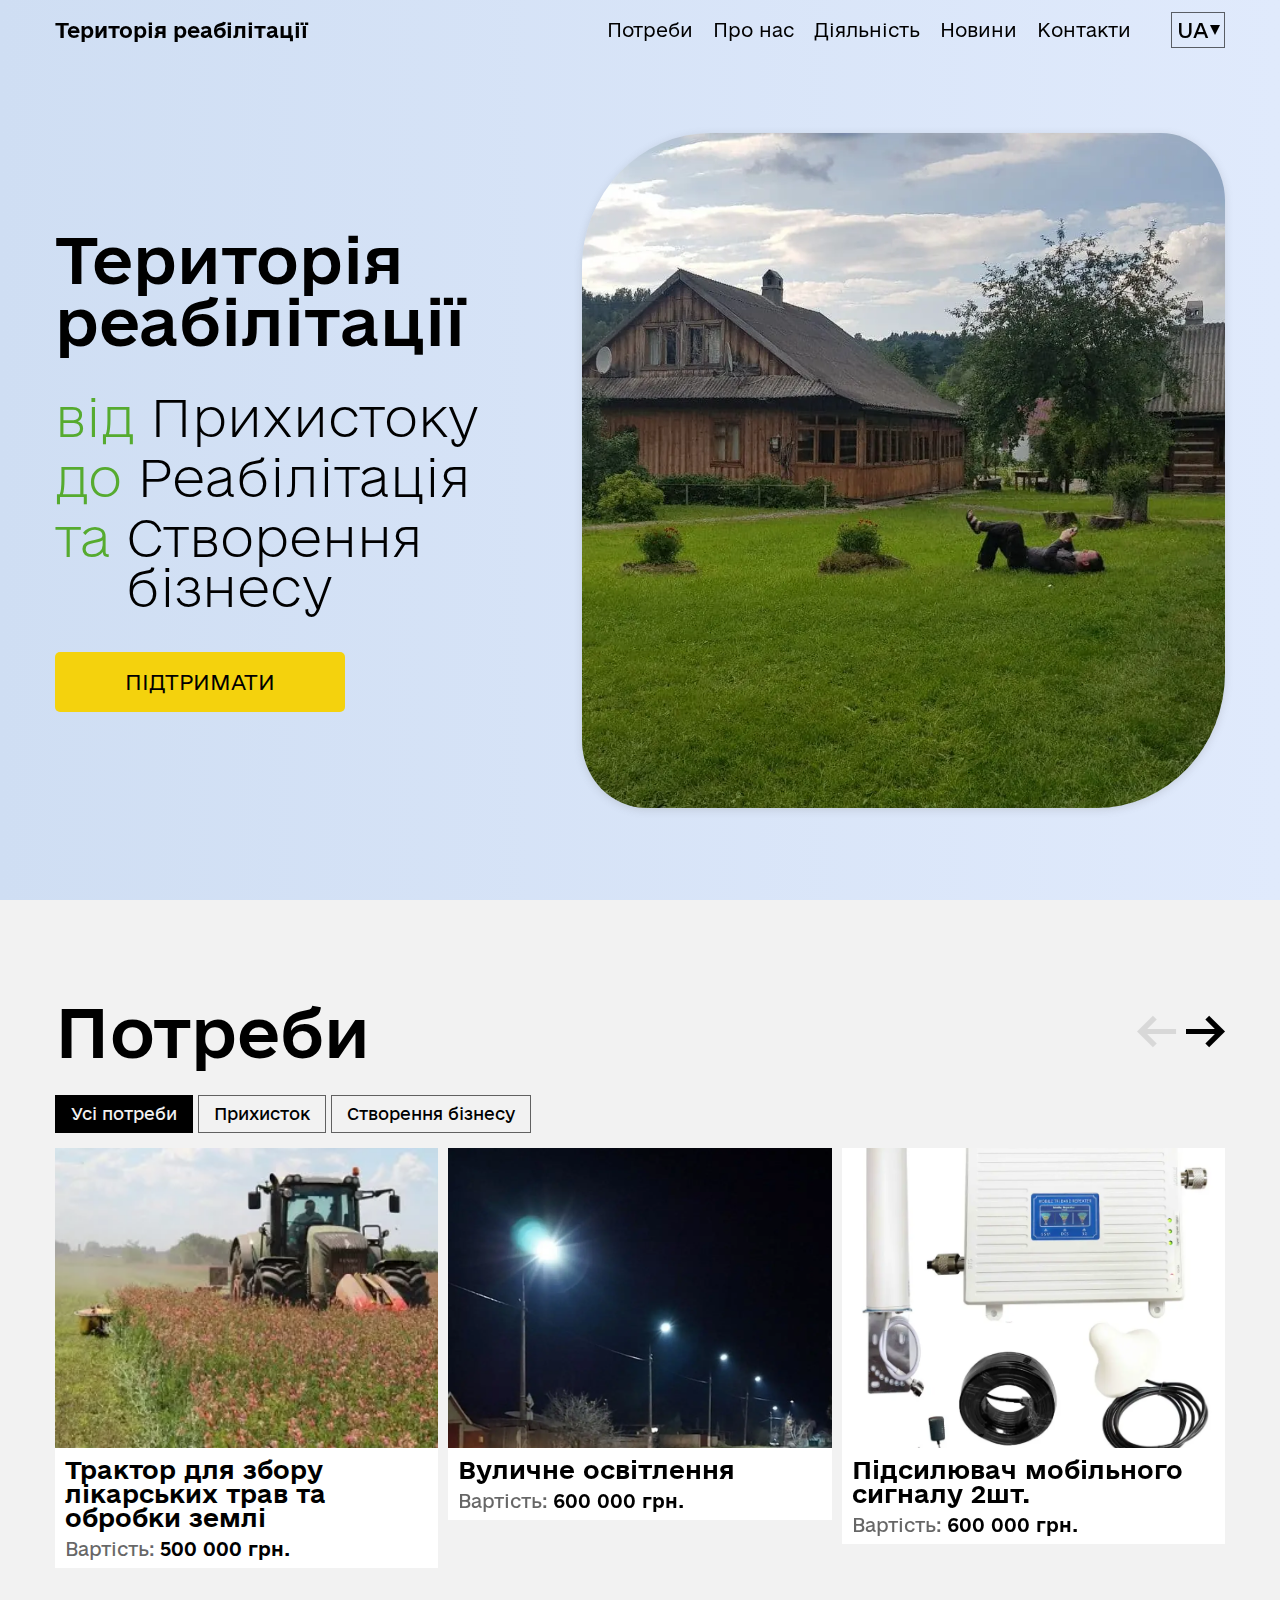
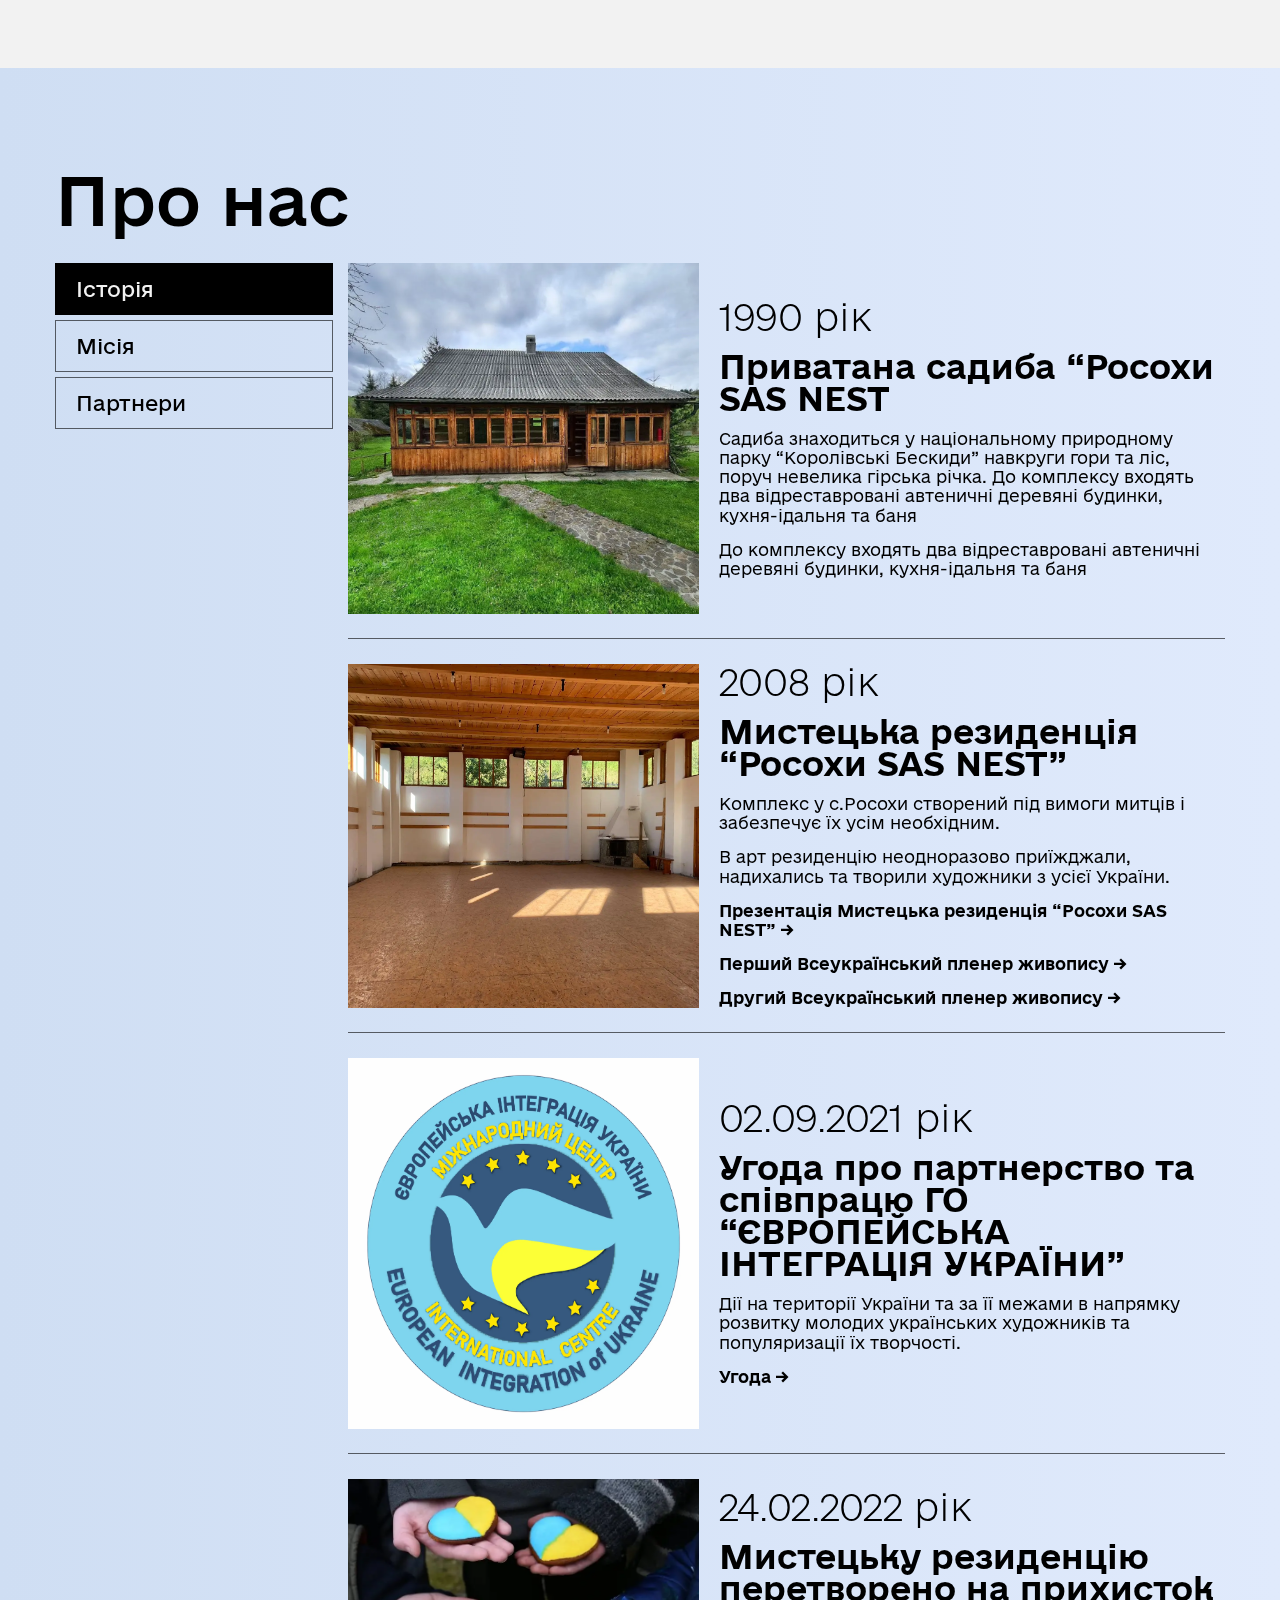
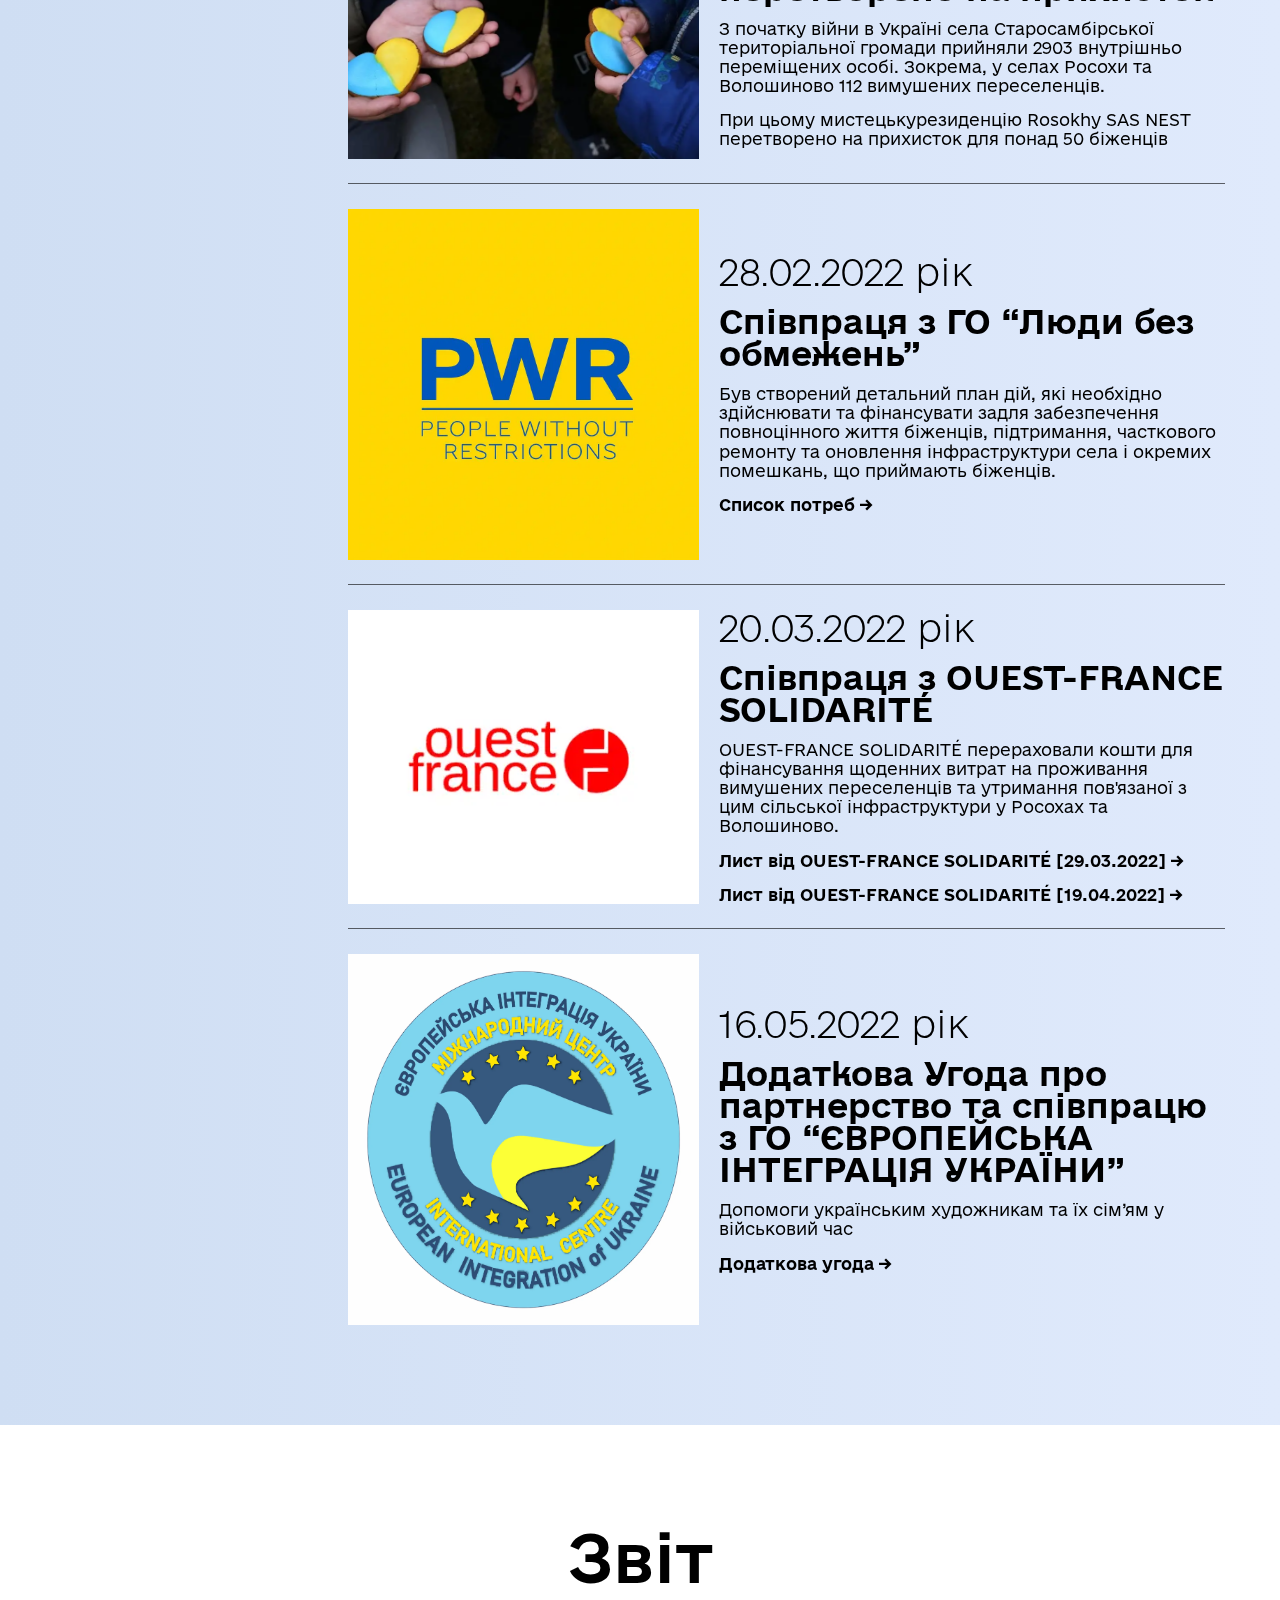
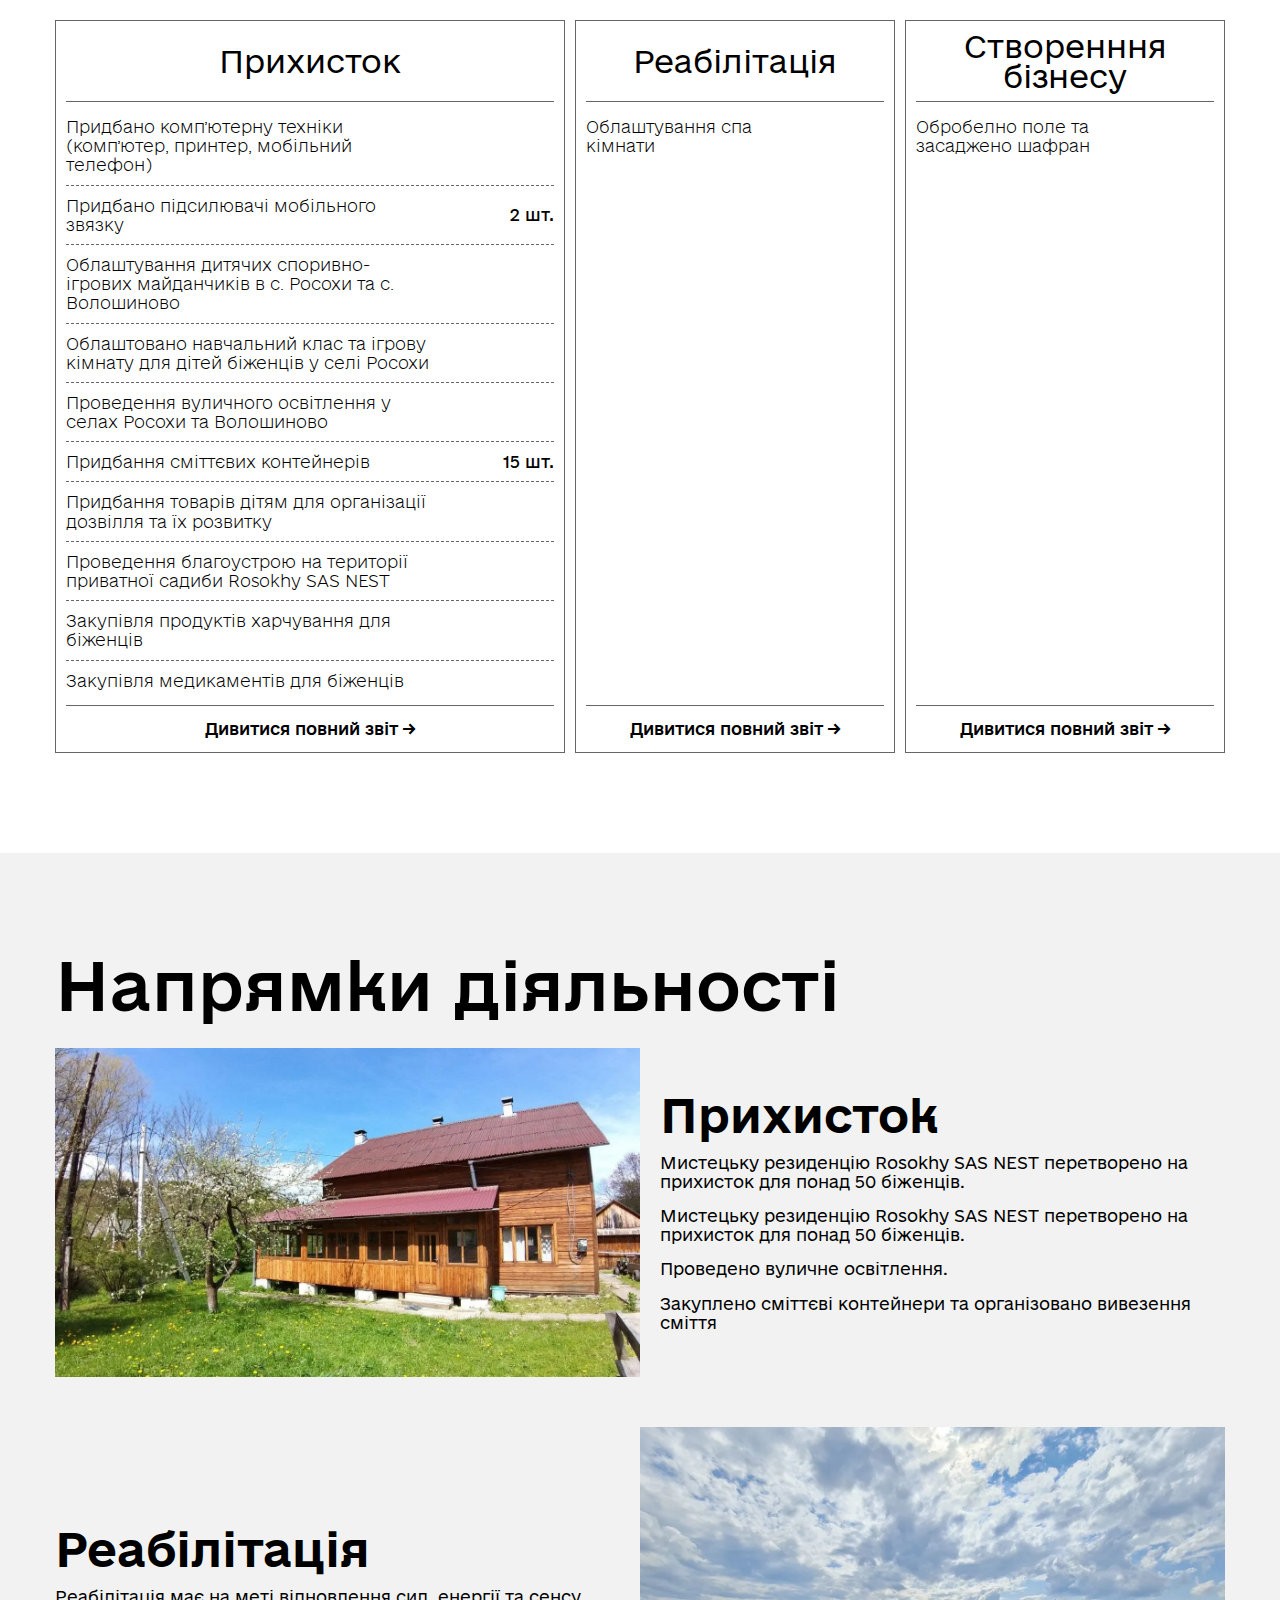
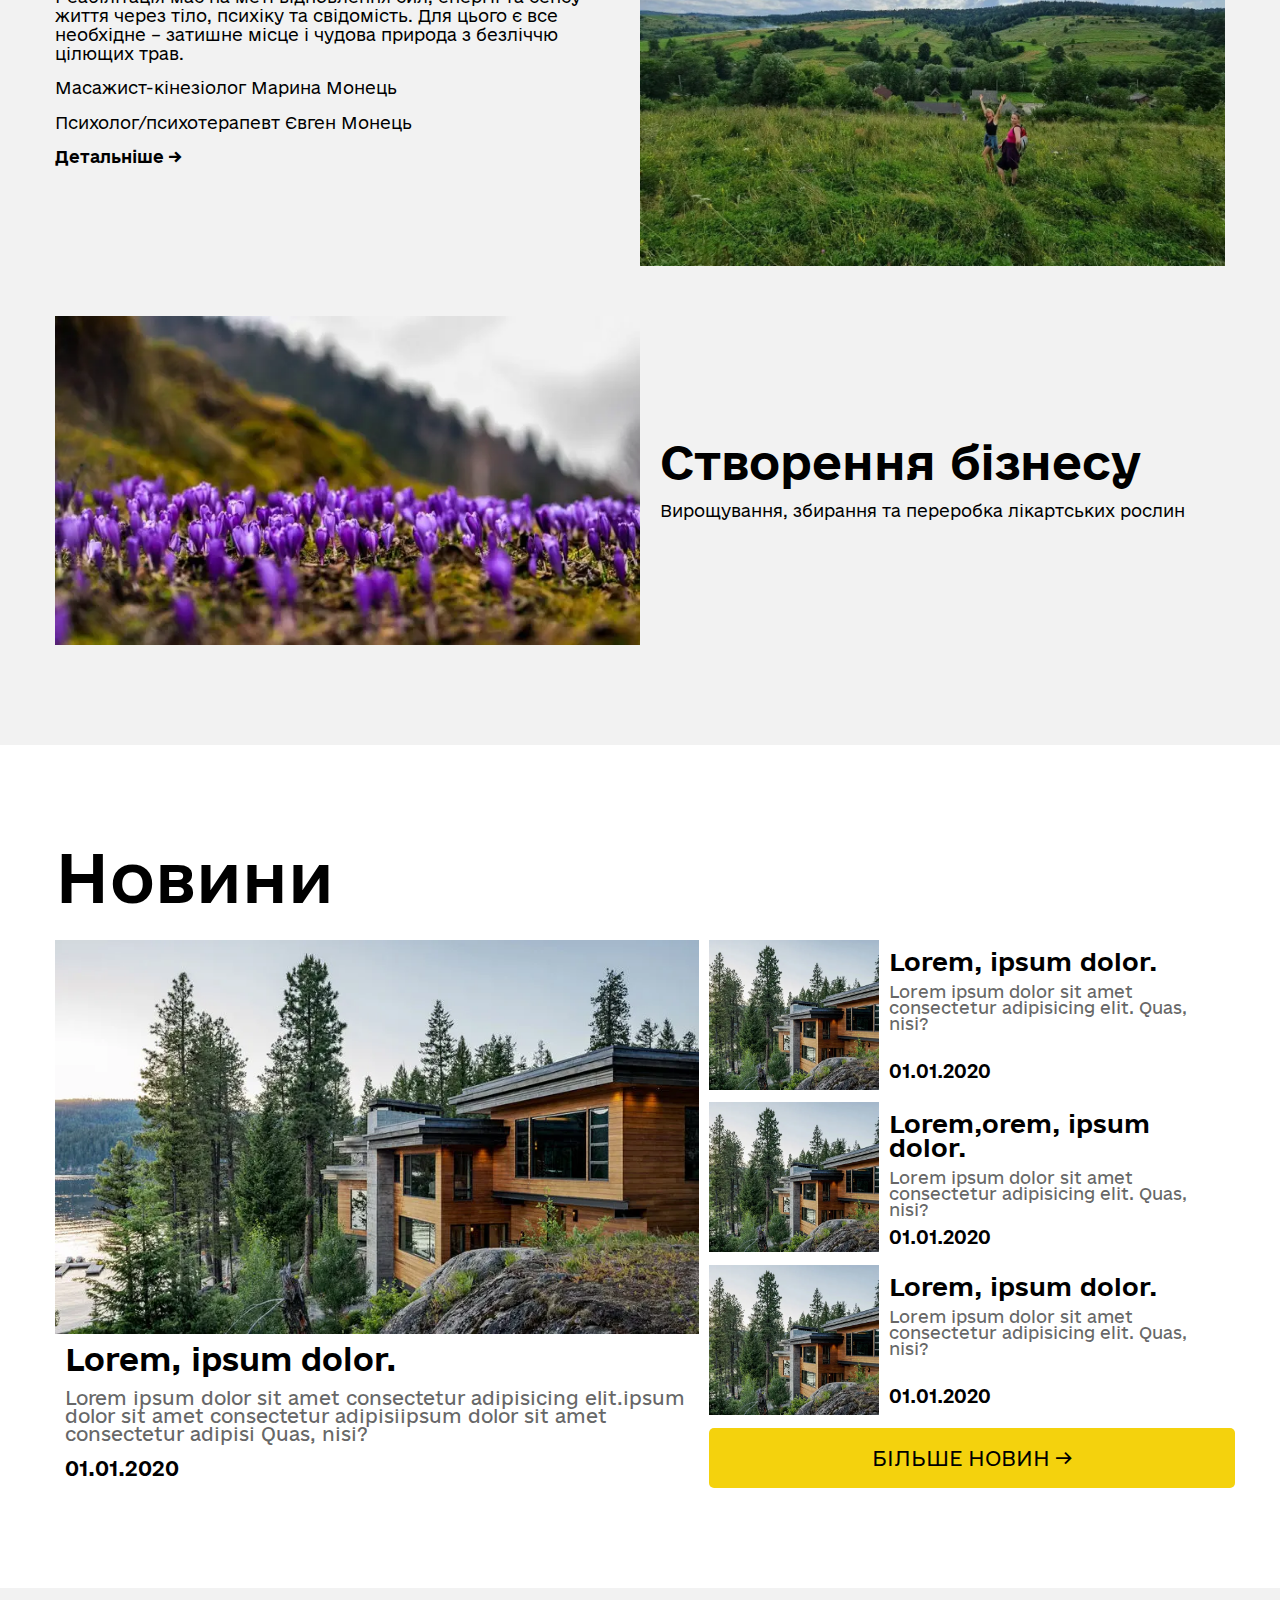
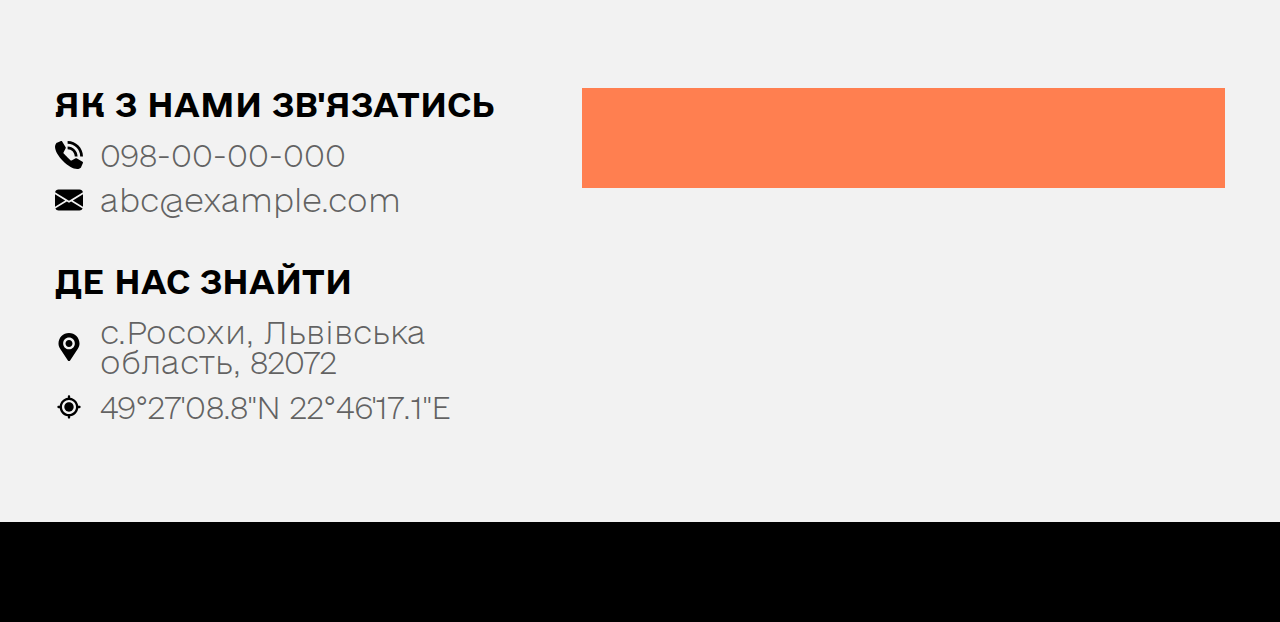
==== commit fe0bc750: "report edit" ====
--- a/index.html
+++ b/index.html
@@ -5,7 +5,7 @@
     <meta charset="UTF-8">
     <meta http-equiv="X-UA-Compatible" content="IE=edge">
     <meta name="viewport" content="width=device-width, initial-scale=1.0">
-    <link rel="stylesheet" href="css/style.min.css?_v=20220903120241">
+    <link rel="stylesheet" href="css/style.min.css?_v=20220903133040">
     <title>Територія реабілітації</title>
 </head>
 
@@ -228,7 +228,9 @@
                         </div>
                         <div class="about__right content-about">
                             <div class="content-about__body">
+                                <!--!-------------- Історія--------------  -->
                                 <div class="t1 _active content-about__items content-about__items-boxs about-box">
+                                    <!-- Приватана садиба “Росохи SAS NEST” -->
                                     <div class="about-box__item">
                                         <div class="about-box__body">
                                             <div class="about-box__img">
@@ -255,6 +257,7 @@
                                             </div>
                                         </div>
                                     </div>
+                                    <!-- Мистецька резиденція “Росохи SAS NEST” -->
                                     <div class="about-box__item">
                                         <div class="about-box__body">
                                             <div class="about-box__img">
@@ -293,6 +296,7 @@
                                             </div>
                                         </div>
                                     </div>
+                                    <!-- Угода про партнерство та співпрацю ГО “ЄВРОПЕЙСЬКА ІНТЕГРАЦІЯ УКРАЇНИ” -->
                                     <div class="about-box__item">
                                         <div class="about-box__body">
                                             <div class="about-box__img">
@@ -314,6 +318,7 @@
                                             </div>
                                         </div>
                                     </div>
+                                    <!-- Мистецьку резиденцію перетворено на прихисток -->
                                     <div class="about-box__item">
                                         <div class="about-box__body">
                                             <div class="about-box__img">
@@ -341,6 +346,7 @@
                                             </div>
                                         </div>
                                     </div>
+                                    <!-- Співпраця з ГО “Люди без обмежень” -->
                                     <div class="about-box__item">
                                         <div class="about-box__body">
                                             <div class="about-box__img">
@@ -360,12 +366,14 @@
                                                     окремих помешкань, що приймають
                                                     біженців.
                                                 </p>
-                                                <a href="https://evrointegracia.org.ua/?p=1950" target="_blank"
-                                                    class="lng-about-5-link about-box__link">
+                                                <a href="https://drive.google.com/file/d/1R96wurrvzOkpd9nndZmwGJuUfG3rn6n3/view?usp=sharing"
+                                                    target="_blank" class="lng-about-5-link about-box__link">
                                                     Список потреб →</a>
                                             </div>
                                         </div>
                                     </div>
+                                    <!-- Співпраця з
+                                                    OUEST-FRANCE SOLIDARITE -->
                                     <div class="about-box__item">
                                         <div class="about-box__body">
                                             <div class="about-box__img">
@@ -397,6 +405,7 @@
                                             </div>
                                         </div>
                                     </div>
+                                    <!-- Додаткова Угода пропартнерство та співпрацю з ГО “ЄВРОПЕЙСЬКА ІНТЕГРАЦІЯ УКРАЇНИ” -->
                                     <div class="about-box__item">
                                         <div class="about-box__body">
                                             <div class="about-box__img">
@@ -404,10 +413,9 @@
                                             </div>
                                             <div class="about-box__desc">
                                                 <span class="lng-about-7-year about-box__year">16.05.2022 рік</span>
-                                                <p class="lng-about-7-title about-box__title">Додаткова Угода про
-                                                    партнерство та співпрацю
-                                                    з ГО “ЄВРОПЕЙСЬКА
-                                                    ІНТЕГРАЦІЯ УКРАЇНИ”</p>
+                                                <p class="lng-about-7-title about-box__title">Додаткова Угода
+                                                    пропартнерство та співпрацю з ГО “ЄВРОПЕЙСЬКА ІНТЕГРАЦІЯ УКРАЇНИ”
+                                                </p>
                                                 <p class="lng-about-7-text about-box__text">
                                                     Допомоги українським художникам
                                                     та їх сім’ям у військовий час
@@ -418,6 +426,7 @@
                                         </div>
                                     </div>
                                 </div>
+                                <!--!-------------- Місія-------------  -->
                                 <div class="t2 content-about__items content-about__items-boxs-t about-box-t about-box">
                                     <p class="lng-about-mission-subtitle about-box-t__subtitle">Створення постійних умов
                                         для комплексного
@@ -459,6 +468,7 @@
                                         робити, чого не можна робити. І нема нікого, хто би
                                         їм допомагав. </p>
                                 </div>
+                                <!--!-------------- Партнери--------------  -->
                                 <div class="t3 content-about__items content-about__items-boxs about-box">
                                     <div class="about-box__item">
                                         <div class="about-box__body">
@@ -623,8 +633,7 @@
                                         </div>
                                     </div>
                                 </div>
-                                <!--<div class="t4 content-about__items content-about__items-boxs-t about-box-t about-box">
-                            </div>-->
+
                             </div>
                         </div>
                     </div>
@@ -634,14 +643,15 @@
                 <div class='report__container'>
                     <h3 class="report__title title">Звіт</h3>
                     <div class="report__body">
+                        <!-- Прихисток -->
                         <div class="report__item item-report">
                             <div class="item-report__body">
                                 <p class="item-report__title">Прихисток</p>
                                 <div class="item-report__boxs">
                                     <div class="item-report__box">
                                         <p class="item-report__name">
-                                            Встановлено вуличні фонарі у селах Росохи та Волошиново</p>
-                                        <p class="item-report__price">50 шт.</p>
+                                            Придбано комп’ютерну техніки (комп’ютер, принтер, мобільний телефон)</p>
+                                        <!--<p class="item-report__price">50 шт.</p>-->
                                     </div>
                                     <div class="item-report__box">
                                         <p class="item-report__name">
@@ -650,71 +660,87 @@
                                     </div>
                                     <div class="item-report__box">
                                         <p class="item-report__name">
-                                            Придбано сміттєві контейнери підсилювачі мобільного звязку</p>
-                                        <p class="item-report__count">15 шт.</p>
+                                            Облаштування дитячих споривно-ігрових майданчиків в с. Росохи та с.
+                                            Волошиново
+                                        </p>
+                                        <!--<p class="item-report__count">15 шт.</p>-->
+                                    </div>
+                                    <div class="item-report__box">
+                                        <p class="item-report__name">
+                                            Облаштовано навчальний клас та ігрову кімнату для дітей біженців у селі
+                                            Росохи
+                                        </p>
+                                        <!--<p class="item-report__count">15 шт.</p>-->
+                                    </div>
+                                    <div class="item-report__box">
+                                        <p class="item-report__name">
+                                            Проведення вуличного освітлення у селах Росохи та Волошиново
+                                        </p>
+                                        <!--<p class="item-report__count">15 шт.</p>-->
+                                    </div>
+                                    <div class="item-report__box">
+                                        <p class="item-report__name">
+                                            Придбання сміттєвих контейнерів </p>
+                                        <p class="item-report__price">15 шт.</p>
+                                    </div>
+                                    <div class="item-report__box">
+                                        <p class="item-report__name">
+                                            Придбання товарів дітям для організації дозвілля та їх розвитку
+                                        </p>
+                                        <!--<p class="item-report__count">15 шт.</p>-->
+                                    </div>
+                                    <div class="item-report__box">
+                                        <p class="item-report__name">
+                                            Проведення благоустрою на території приватної садиби Rosokhy SAS NEST
+                                        </p>
+                                        <!--<p class="item-report__count">15 шт.</p>-->
+                                    </div>
+                                    <div class="item-report__box">
+                                        <p class="item-report__name">
+                                            Закупівля продуктів харчування для біженців
+                                        </p>
+                                        <!--<p class="item-report__count">15 шт.</p>-->
+                                    </div>
+                                    <div class="item-report__box">
+                                        <p class="item-report__name">
+                                            Закупівля медикаментів для біженців
+                                        </p>
+                                        <!--<p class="item-report__count">15 шт.</p>-->
                                     </div>
                                 </div>
                                 <a href="#" class="item-report__link">Дивитися повний звіт →</a>
                             </div>
                         </div>
+                        <!-- Реабілітація -->
                         <div class="report__item item-report">
                             <div class="item-report__body">
                                 <p class="item-report__title">Реабілітація</p>
                                 <div class="item-report__boxs">
                                     <div class="item-report__box">
                                         <p class="item-report__name">
-                                            Встановлено вуличні фонарі у селах Росохи та Волошиново</p>
-                                        <p class="item-report__price">50 шт.</p>
-                                    </div>
-                                    <div class="item-report__box">
-                                        <p class="item-report__name">
-                                            Придбано підсилювачі мобільного звязку</p>
-                                        <p class="item-report__price">2 шт.</p>
-                                    </div>
-                                    <div class="item-report__box">
-                                        <p class="item-report__name">
-                                            Придбано сміттєві контейнери підсилювачі мобільного звязку</p>
-                                        <p class="item-report__price">15 шт.</p>
-                                    </div>
+                                            Облаштування спа кімнати</p>
+                                        <!--<p class="item-report__price">50 шт.</p>-->
+                                    </div>
+
                                 </div>
                                 <a href="#" class="item-report__link">Дивитися повний звіт →</a>
                             </div>
                         </div>
+                        <!-- Створенння бізнесу -->
                         <div class="report__item item-report">
                             <div class="item-report__body">
                                 <p class="item-report__title">Створенння бізнесу</p>
                                 <div class="item-report__boxs">
                                     <div class="item-report__box">
                                         <p class="item-report__name">
-                                            Встановлено вуличні фонарі у селах Росохи та Волошиново</p>
-                                        <p class="item-report__price">50 шт.</p>
-                                    </div>
-                                    <div class="item-report__box">
-                                        <p class="item-report__name">
-                                            Встановлено вуличні фонарі у селах Росохи та Волошиново</p>
-                                        <p class="item-report__price">50 шт.</p>
-                                    </div>
-                                    <div class="item-report__box">
-                                        <p class="item-report__name">
-                                            Встановлено вуличні фонарі у селах Росохи та Волошиново</p>
-                                        <p class="item-report__price">50 шт.</p>
-                                    </div>
-                                    <div class="item-report__box">
-                                        <p class="item-report__name">
-                                            Придбано підсилювачі мобільного звязку</p>
-                                        <p class="item-report__price">2 шт.</p>
-                                    </div>
-                                    <div class="item-report__box">
-                                        <p class="item-report__name">
-                                            Придбано сміттєві контейнери підсилювачі мобільного звязку</p>
-                                        <p class="item-report__price">15 шт.</p>
-                                    </div>
+                                            Обробелно поле та засаджено шафран</p>
+                                        <!--<p class="item-report__price">50 шт.</p>-->
+                                    </div>
+
                                 </div>
                                 <a href="#" class="item-report__link">Дивитися повний звіт →</a>
                             </div>
                         </div>
-
-
                     </div>
                 </div>
             </div>
@@ -796,7 +822,6 @@
                     </div>
                 </div>
             </div>
-
             <div class="articles">
                 <div class='articles__container'>
                     <h3 class="lng-news-title articles__title title">Новини</h3>
@@ -871,7 +896,6 @@
                 </div>
 
             </div>
-
             <div class="contacts">
                 <div class='contacts__container'>
                     <div class="contacts__body">
@@ -904,8 +928,8 @@
 
 </footer>
         </div>
-        <script src="js/lang.js?_v=20220903120241"></script>
-        <script src="js/app.min.js?_v=20220903120241"></script>
+        <script src="js/lang.js?_v=20220903133040"></script>
+        <script src="js/app.min.js?_v=20220903133040"></script>
 
 
 
--- a/css/style.min.css
+++ b/css/style.min.css
@@ -1 +1 @@
-@font-face{font-family:eUkraine;font-display:swap;src:url(../fonts/eUkraine-Bold.woff2) format("woff2"),url(../fonts/eUkraine-Bold.woff) format("woff");font-weight:700;font-style:normal}@font-face{font-family:eUkraine;font-display:swap;src:url(../fonts/eUkraine-Light.woff2) format("woff2"),url(../fonts/eUkraine-Light.woff) format("woff");font-weight:300;font-style:normal}@font-face{font-family:eUkraine;font-display:swap;src:url(../fonts/eUkraine-Medium.woff2) format("woff2"),url(../fonts/eUkraine-Medium.woff) format("woff");font-weight:500;font-style:normal}@font-face{font-family:eUkraine;font-display:swap;src:url(../fonts/eUkraine-Regular.woff2) format("woff2"),url(../fonts/eUkraine-Regular.woff) format("woff");font-weight:400;font-style:normal}@font-face{font-family:eUkraine;font-display:swap;src:url(../fonts/eUkraine-Thin.woff2) format("woff2"),url(../fonts/eUkraine-Thin.woff) format("woff");font-weight:100;font-style:normal}@font-face{font-family:eUkraine;font-display:swap;src:url(../fonts/eUkraine-UltraLight.woff2) format("woff2"),url(../fonts/eUkraine-UltraLight.woff) format("woff");font-weight:200;font-style:normal}@font-face{font-family:eUkraineHead;font-display:swap;src:url(../fonts/eUkraineHead-Bold.woff2) format("woff2"),url(../fonts/eUkraineHead-Bold.woff) format("woff");font-weight:700;font-style:normal}@font-face{font-family:eUkraineHead;font-display:swap;src:url(../fonts/eUkraineHead-Light.woff2) format("woff2"),url(../fonts/eUkraineHead-Light.woff) format("woff");font-weight:300;font-style:normal}@font-face{font-family:eUkraineHead;font-display:swap;src:url(../fonts/eUkraineHead-Medium.woff2) format("woff2"),url(../fonts/eUkraineHead-Medium.woff) format("woff");font-weight:500;font-style:normal}@font-face{font-family:eUkraineHead;font-display:swap;src:url(../fonts/eUkraineHead-Regular.woff2) format("woff2"),url(../fonts/eUkraineHead-Regular.woff) format("woff");font-weight:400;font-style:normal}@font-face{font-family:eUkraineHead;font-display:swap;src:url(../fonts/eUkraineHead-Thin.woff2) format("woff2"),url(../fonts/eUkraineHead-Thin.woff) format("woff");font-weight:100;font-style:normal}@font-face{font-family:eUkraineHead;font-display:swap;src:url(../fonts/eUkraineHead-UltraLight.woff2) format("woff2"),url(../fonts/eUkraineHead-UltraLight.woff) format("woff");font-weight:400;font-style:normal}*{padding:0;margin:0;border:0}*,:after,:before{box-sizing:border-box}:active,:focus{outline:0}a:active,a:focus{outline:0}aside,footer,header,nav{display:block}body,html{height:100%;width:100%;font-size:100%;line-height:1;font-size:16px;font-family:eUkraine;color:#000;-moz-text-size-adjust:100%;-webkit-text-size-adjust:100%}button,input,textarea{font-family:inherit}input::-ms-clear{display:none}input[type=email],input[type=tel],input[type=text],textarea{-webkit-appearance:none;-moz-appearance:none;appearance:none}button{cursor:pointer}button::-moz-focus-inner{padding:0;border:0}a,a:visited{text-decoration:none}a:hover{text-decoration:none}ul li{list-style:none}img{vertical-align:top}a:active{color:#000}h1,h2,h3,h4,h5,h6{font-size:inherit;font-weight:inherit}*{-webkit-tap-highlight-color:transparent}body,html{height:100%}body{background:#f2f2f2}body._lock{overflow:hidden}.wrapper{display:flex;min-height:100%;overflow:hidden;min-width:0;flex-direction:column}.main{flex:1 1 auto}[class*=__container]{max-width:1200px;margin:0 auto;width:100%;overflow:hidden;padding:0 15px}.header{position:fixed;top:0;left:0;width:100%;z-index:10;transition:background-color .3s ease-in-out}body._scroll .header{background:#f2f2f2;box-shadow:0 1px 6px 0 rgba(32,33,36,.28)}.header__container{position:relative;display:flex;align-items:center;justify-content:space-between;height:60px;padding:5px 15px 5px 15px}body._scroll .header__container{border-color:transparent}.header__logo{z-index:10;font-size:20px;font-weight:700;font-family:eUkraineHead;color:#000}.menu__icon{display:none}.menu__list{display:flex;align-items:center;gap:20px}.menu__list:focus .menu__link,.menu__list:hover .menu__link{opacity:.4}.menu__list:focus .menu__link:focus,.menu__list:focus .menu__link:hover,.menu__list:hover .menu__link:focus,.menu__list:hover .menu__link:hover{opacity:1}.menu__link{color:#000;font-size:18px;font-weight:300;transition:opacity .3s linear}.lang{font-weight:700;font-size:20px;cursor:pointer;border:1px solid #000;padding:5px}.menu-lng{display:flex;align-items:center;justify-content:center;gap:40px}.select-lang{position:relative;z-index:40}.select-lang::after{position:absolute;top:50%;transform:translateY(-50%);right:5px;z-index:10;content:"";border-style:solid;border-width:10px 5px 0 5px;border-color:#000 transparent transparent transparent}.select-lang select{color:#000;background:0 0;border:1px solid rgba(0,0,0,.6);-webkit-appearance:none;-moz-appearance:none;appearance:none;font-family:inherit;font-size:20px;padding:5px 15px 5px 5px}footer{flex:0;width:100%;height:100px;background:#000}.btn{display:inline-block;color:#000;font-size:20px;font-weight:300;text-align:center;text-transform:uppercase;background:#f4d20d;padding:20px 70px;border-radius:5px;transition:background .1s ease,border-radius .3s ease}.btn:focus,.btn:hover{background:#f7dd4a;border-radius:10px}.title{color:#000;font-size:clamp(3.438rem,.331rem + 4.98vw,4.063rem);font-weight:500;font-family:eUkraineHead;margin-bottom:clamp(.938rem,.597rem + 1.7vw,1.875rem)}.home{background:linear-gradient(to right,#cfdef3,#e0eafc);height:100vh}.home__container{display:flex;min-height:100%;justify-content:space-between;align-items:center;padding-top:60px!important;padding-bottom:20px!important}.home__info{display:flex;flex-direction:column;align-items:flex-start;gap:clamp(1.25rem,.795rem + 2.27vw,2.5rem);flex:0 0 40%;overflow:hidden}.home__title{margin:0;font-size:clamp(3.125rem,-5.125rem + 12vw,3.875rem)}.no-webp .home__pic{background-image:url(../img/01.jpg)}.home__pic{display:block;height:75vh;min-height:450px;flex:0 0 55%;background-size:cover;background-position:right;box-shadow:rgba(99,99,99,.2) 0 2px 8px 0;border-radius:20% 10%}.subtitle-home{display:flex;flex-direction:column;gap:10px}.subtitle-home__item{display:flex;font-size:clamp(1.625rem,.943rem + 2.91vw,3.125rem)}.subtitle-home span{margin:0 15px 0 0;color:#56ab2f;font-weight:100}.subtitle-home__text{color:#000;font-weight:100}.needs{padding:clamp(1.875rem,.284rem + 7.95vw,6.25rem) 0}.needs__container{position:relative}.filter-needs{margin-bottom:15px}.filter-needs__items{display:flex;gap:5px;flex-wrap:wrap}.filter-needs__item{cursor:pointer;padding:10px 15px;border:1px solid rgba(0,0,0,.6)}.filter-needs__item._active,.filter-needs__item:active,.filter-needs__item:hover,.filter-needs__item:target{background-color:#000}.filter-needs__item._active span,.filter-needs__item:active span,.filter-needs__item:hover span,.filter-needs__item:target span{color:#f2f2f2}.list-needs{min-width:0}.swiper{overflow:hidden}.needs-swiper-btns{position:absolute;top:5px;right:15px;display:flex;gap:10px}.swiper-button-disabled{opacity:.1}.needs-swiper-btn{cursor:pointer;font-size:50px}.swiper-wrapper{display:inline-flex}.needs-slide{display:flex;flex-direction:column;height:100%}.needs-slide:hover .needs-slide__title,.needs-slide:target .needs-slide__title{text-decoration:underline}.needs-slide:hover .needs-slide__desc,.needs-slide:target .needs-slide__desc{background-color:#f2f2f2}.needs-slide:hover .needs-slide__img img,.needs-slide:target .needs-slide__img img{transform:scale(1.07)}.needs-slide._hide{display:none}.needs-slide__desc{flex:1 1 auto;background-color:#fff;padding:10px;overflow:hidden}.needs-slide__img{overflow:hidden;height:300px}.needs-slide__img img{width:100%;height:100%;-o-object-fit:cover;object-fit:cover;transition:.5s}.needs-slide__title{font-size:clamp(1.25rem,1.159rem + .45vw,1.5rem);font-weight:700;color:#000;transition:-webkit-text-decoration .1s linear;transition:text-decoration .1s linear;transition:text-decoration .1s linear,-webkit-text-decoration .1s linear;margin-bottom:10px}.needs-slide__cost{display:flex;align-items:flex-end;gap:5px}.needs-slide__price-t{color:rgba(0,0,0,.6);font-size:18px}.needs-slide__price-c{color:#000;font-size:18px;font-weight:700}.about{padding:clamp(1.875rem,.284rem + 7.95vw,6.25rem) 0;background:linear-gradient(to right,#cfdef3,#e0eafc)}.about__body{display:flex}.about__left{flex:0 0 25%;position:-webkit-sticky;position:sticky;top:0}.about__right{flex:0 0 75%}.about__navigation{padding-right:15px;display:flex;flex-direction:column;gap:5px}.about__navigation-item{cursor:pointer;padding:15px 20px;border:1px solid rgba(0,0,0,.6)}.about__navigation-item._active,.about__navigation-item:active,.about__navigation-item:hover,.about__navigation-item:target{background-color:#000}.about__navigation-item._active .about__navigation-text,.about__navigation-item:active .about__navigation-text,.about__navigation-item:hover .about__navigation-text,.about__navigation-item:target .about__navigation-text{color:#f2f2f2}.about__navigation-text{color:#000;font-size:20px}.about-box-t__subtitle{font-weight:300;font-size:24px;color:#000;margin-bottom:20px;line-height:1.2}.about-box-t__title{display:block;font-weight:700;font-size:24px;font-family:eUkraineHead;color:#000;margin-bottom:20px;line-height:1.2}.about-box-t__text{font-weight:300;font-size:20px;color:#000;line-height:1.2}.about-box-t__text:not(:last-child){margin-bottom:20px}.about-box{display:none}.about-box._active{display:block}.about-box__item{position:relative}.about-box__item:not(:last-child){margin-bottom:50px}.about-box__item::after{position:absolute;content:"";bottom:-25px;left:0;width:100%;height:1px;background-color:rgba(0,0,0,.6)}.about-box__body{display:flex}.about-box__img{flex:0 0 40%;min-height:280px}.about-box__img img{height:100%;width:100%;-o-object-fit:cover;object-fit:cover}.about-box__desc{flex:0 0 60%;padding:0 0 0 20px;display:flex;flex-direction:column;justify-content:center;gap:15px}.about-box__year{font-weight:100;font-size:36px}.about-box__title{font-size:clamp(1.625rem,1.489rem + .68vw,2rem);font-weight:700;color:#000;font-family:eUkraineHead}.about-box__text{font-weight:300;color:#000;line-height:1.2}.about-box__link{font-weight:700;color:#000;line-height:1.2;padding-right:20px}.about-box__link:hover{text-decoration:underline}.report{padding:clamp(1.875rem,.284rem + 7.95vw,6.25rem) 0}.report__title{text-align:center}.report__body{display:flex;gap:10px}.item-report{min-width:280px}.item-report__body{padding:10px;border:1px solid rgba(0,0,0,.6);display:flex;flex-direction:column;height:100%}.item-report__title{display:flex;justify-content:center;align-items:center;height:70px;text-align:center;font-weight:300;font-size:30px;margin:0;padding-bottom:10px}.item-report__boxs{flex:1 1 auto;border-bottom:1px solid rgba(0,0,0,.6);border-top:1px solid rgba(0,0,0,.6);display:flex;flex-direction:column;align-items:flex-start;padding:15px 0}.item-report__box{display:flex;justify-content:space-between;align-items:center;padding:10px 0;border-bottom:1px dashed rgba(0,0,0,.6)}.item-report__box:first-child{padding-top:0}.item-report__box:last-child{padding-bottom:0;border-bottom:none}.item-report__name{flex:0 0 75%;font-weight:100;line-height:1.2}.item-report__link{text-align:center;color:#000;font-weight:500;width:100%;padding:15px 0 5px 0}.item-report__link:focus,.item-report__link:hover{text-decoration:underline}.activity{padding:clamp(1.875rem,.284rem + 7.95vw,6.25rem) 0}.activity__body{display:flex;flex-direction:column}.item-activity:not(:last-child){margin-bottom:50px}.item-activity:nth-child(even) .item-activity__body{flex-direction:row-reverse}.item-activity:nth-child(even) .item-activity__desc{padding:0 20px 0 0}.item-activity__body{display:flex}.item-activity__img{flex:0 0 50%;min-height:280px}.item-activity__img img{height:100%;width:100%;-o-object-fit:cover;object-fit:cover}.item-activity__desc{flex:0 0 50%;padding:0 0 0 20px;display:flex;flex-direction:column;justify-content:center;gap:15px}.item-activity__title{font-size:clamp(1.875rem,1.534rem + 1.7vw,2.813rem);font-weight:700;color:#000;font-family:eUkraineHead}.item-activity__text{font-weight:300;color:#000;line-height:1.2}.item-activity__link{font-weight:700;color:#000;line-height:1.2}.item-activity__link:hover{text-decoration:underline}.articles{padding:clamp(1.875rem,.284rem + 7.95vw,6.25rem) 0;background-color:#fff}.articles__body{display:flex;gap:10px}.articles__one{flex:0 0 55%;overflow:hidden}.articles__set{flex:0 0 45%;overflow:hidden;display:flex;flex-direction:column;gap:5px}.articles__more{text-align:center}.article__item{display:flex;height:100%}.article__item:hover .article__desc,.article__item:target .article__desc{background-color:#f2f2f2}.article__item:hover .article__title,.article__item:target .article__title{text-decoration:underline}.article__item:hover .article__img img,.article__item:target .article__img img{transform:scale(1.07)}.article__body{display:flex;flex-direction:column;overflow:hidden}.articles__set .article__body{flex-direction:row;height:150px}.article__img{overflow:hidden}.article__img img{width:100%;height:100%;-o-object-fit:cover;object-fit:cover;transition:.5s}.articles__set .article__img{width:300px}.article__desc{display:flex;flex-direction:column;background-color:#fff;padding:10px;transition:background-color .1s linear}.article__title{font-size:clamp(1.5rem,1.364rem + .68vw,1.875rem);font-weight:700;color:#000;transition:-webkit-text-decoration .1s linear;transition:text-decoration .1s linear;transition:text-decoration .1s linear,-webkit-text-decoration .1s linear}.articles__set .article__title{font-size:clamp(1.25rem,1.159rem + .45vw,1.5rem)}.article__text{flex:1 1 auto;color:rgba(0,0,0,.6);margin:15px 0;font-size:18px}.articles__set .article__text{font-size:16px;margin:10px 0}.article__date{color:#000;font-weight:700;font-size:20px}.articles__set .article__date{font-size:18px}.contacts{padding:clamp(1.875rem,.284rem + 7.95vw,6.25rem) 0}.contacts__body{display:flex;justify-content:space-between}.contacts__info{flex:0 0 40%}.contacts__map{flex:0 0 55%;min-width:100px;height:100px;background-color:coral}.info-contacts__get-In-Touch{margin-bottom:50px}.info-contacts__items{display:flex;flex-direction:column;gap:15px}.info-contacts__item{font-size:clamp(1.5rem,1.364rem + .68vw,1.875rem);font-weight:100;color:rgba(0,0,0,.6);padding-left:45px;background-repeat:no-repeat;background-size:6% 100%}.info-contacts__title{font-size:clamp(1.625rem,1.489rem + .68vw,2rem);font-weight:700;color:#000;font-family:eUkraineHead;margin-bottom:5px}.info-contacts__tel{background-image:url(../img/icon/tell.svg)}.info-contacts__mail{background-image:url(../img/icon/mail.svg)}.info-contacts__loc{background-image:url(../img/icon/loc.svg)}.info-contacts__cord{background-image:url(../img/icon/gps.svg)}@media (max-width:1199.98px){[class*=__container]{max-width:1140px}}@media (max-width:991.98px){[class*=__container]{max-width:960px}body._lock .header::before{content:"";position:absolute;height:100%;width:100%;top:0;left:0;z-index:3;background-color:#f2f2f2;box-shadow:0 1px 6px 0 rgba(32,33,36,.28)}.header__container{max-width:none!important;padding:5px 10px 5px 10px!important}.menu__icon{display:block;position:relative;width:30px;height:18px;cursor:pointer;z-index:10}.menu__icon span,.menu__icon::after,.menu__icon::before{left:0;position:absolute;height:10%;width:100%;background-color:#000;transition:all .3s ease-in-out;z-index:5}.menu__icon::after,.menu__icon::before{content:""}.menu__icon::before{top:0}.menu__icon::after{bottom:0}.menu__icon span{top:50%;transform:scale(1) translate(0,-50%)}.menu__icon._active span{transform:scale(0) translate(0,-50%)}.menu__icon._active::before{top:50%;transform:rotate(-45deg) translate(0,-50%)}.menu__icon._active::after{bottom:50%;transform:rotate(45deg) translate(0,50%)}.menu__body{position:fixed;z-index:2;top:0;left:-100%;width:100%;height:100%;overflow:scroll;background-color:#f2f2f2;padding:100px 30px 30px 30px;transition:left .3s ease-in-out}.menu__body._active{left:0}.menu__list{flex-direction:column;gap:35px}.menu__link{font-size:36px}.lang{font-size:40px}.menu-lng{flex-direction:row-reverse}.home__container{flex-direction:column-reverse}.home__info{flex:0 0 100%;margin:15px 0 0 0}.home__title{font-size:clamp(2.5rem,1.905rem + 2.98vw,3.75rem)}.home__pic{height:auto;min-height:auto;border-radius:5%;flex:1 1 auto;width:100%}.about__body{flex-direction:column}.about__navigation{flex-direction:row;margin-bottom:30px}.report__body{padding-bottom:10px;overflow-x:scroll}.articles__one{flex:0 0 50%}.articles__set{flex:0 0 50%}}@media (max-width:768.98px){[class*=__container]{max-width:720px}.about__navigation-text{font-size:16px}.about-box__item:not(:last-child){margin-bottom:20px}.about-box__item::after{bottom:-1px}.about-box__body{flex-direction:column}.about-box__img{min-height:100px}.about-box__desc{flex:0 0 100%;padding:10px 0}.item-activity:not(:last-child){margin-bottom:20px;border-bottom:1px solid rgba(0,0,0,.6)}.item-activity:nth-child(even) .item-activity__body{flex-direction:column}.item-activity:nth-child(even) .item-activity__desc{padding:10px 0}.item-activity__body{flex-direction:column}.item-activity__img{min-height:100px}.item-activity__desc{flex:0 0 100%;padding:10px 0}.articles__body{flex-direction:column}.contacts__body{flex-wrap:wrap}.contacts__info{flex:0 0 100%}.contacts__map{flex:0 0 100%;margin-top:50px}.info-contacts__get-In-Touch{margin-bottom:20px}.info-contacts__title{text-align:center}}@media (max-width:575.98px){[class*=__container]{max-width:720px;padding:0 10px}.btn{width:100%}.needs-swiper-btns{display:none}.article__item{margin-bottom:20px;border-bottom:1px solid rgba(0,0,0,.6)}.articles__set .article__body{flex-direction:column;height:auto}.articles__set .article__img{width:100%}.articles__set .article__title{font-size:clamp(1.5rem,1.364rem + .68vw,1.875rem)}.articles__set .article__text{flex:1 1 auto;color:rgba(0,0,0,.6);margin:15px 0;font-size:18px}.articles__set .article__date{font-size:20px}}@media (orientation:landscape){.home{min-height:700px}}.webp .home__pic{background-image:url(../img/01.webp)}+@font-face{font-family:eUkraine;font-display:swap;src:url(../fonts/eUkraine-Bold.woff2) format("woff2"),url(../fonts/eUkraine-Bold.woff) format("woff");font-weight:700;font-style:normal}@font-face{font-family:eUkraine;font-display:swap;src:url(../fonts/eUkraine-Light.woff2) format("woff2"),url(../fonts/eUkraine-Light.woff) format("woff");font-weight:300;font-style:normal}@font-face{font-family:eUkraine;font-display:swap;src:url(../fonts/eUkraine-Medium.woff2) format("woff2"),url(../fonts/eUkraine-Medium.woff) format("woff");font-weight:500;font-style:normal}@font-face{font-family:eUkraine;font-display:swap;src:url(../fonts/eUkraine-Regular.woff2) format("woff2"),url(../fonts/eUkraine-Regular.woff) format("woff");font-weight:400;font-style:normal}@font-face{font-family:eUkraine;font-display:swap;src:url(../fonts/eUkraine-Thin.woff2) format("woff2"),url(../fonts/eUkraine-Thin.woff) format("woff");font-weight:100;font-style:normal}@font-face{font-family:eUkraine;font-display:swap;src:url(../fonts/eUkraine-UltraLight.woff2) format("woff2"),url(../fonts/eUkraine-UltraLight.woff) format("woff");font-weight:200;font-style:normal}@font-face{font-family:eUkraineHead;font-display:swap;src:url(../fonts/eUkraineHead-Bold.woff2) format("woff2"),url(../fonts/eUkraineHead-Bold.woff) format("woff");font-weight:700;font-style:normal}@font-face{font-family:eUkraineHead;font-display:swap;src:url(../fonts/eUkraineHead-Light.woff2) format("woff2"),url(../fonts/eUkraineHead-Light.woff) format("woff");font-weight:300;font-style:normal}@font-face{font-family:eUkraineHead;font-display:swap;src:url(../fonts/eUkraineHead-Medium.woff2) format("woff2"),url(../fonts/eUkraineHead-Medium.woff) format("woff");font-weight:500;font-style:normal}@font-face{font-family:eUkraineHead;font-display:swap;src:url(../fonts/eUkraineHead-Regular.woff2) format("woff2"),url(../fonts/eUkraineHead-Regular.woff) format("woff");font-weight:400;font-style:normal}@font-face{font-family:eUkraineHead;font-display:swap;src:url(../fonts/eUkraineHead-Thin.woff2) format("woff2"),url(../fonts/eUkraineHead-Thin.woff) format("woff");font-weight:100;font-style:normal}@font-face{font-family:eUkraineHead;font-display:swap;src:url(../fonts/eUkraineHead-UltraLight.woff2) format("woff2"),url(../fonts/eUkraineHead-UltraLight.woff) format("woff");font-weight:400;font-style:normal}*{padding:0;margin:0;border:0}*,:after,:before{box-sizing:border-box}:active,:focus{outline:0}a:active,a:focus{outline:0}aside,footer,header,nav{display:block}body,html{height:100%;width:100%;font-size:100%;line-height:1;font-size:16px;font-family:eUkraine;color:#000;-moz-text-size-adjust:100%;-webkit-text-size-adjust:100%}button,input,textarea{font-family:inherit}input::-ms-clear{display:none}input[type=email],input[type=tel],input[type=text],textarea{-webkit-appearance:none;-moz-appearance:none;appearance:none}button{cursor:pointer}button::-moz-focus-inner{padding:0;border:0}a,a:visited{text-decoration:none}a:hover{text-decoration:none}ul li{list-style:none}img{vertical-align:top}a:active{color:#000}h1,h2,h3,h4,h5,h6{font-size:inherit;font-weight:inherit}*{-webkit-tap-highlight-color:transparent}body,html{height:100%}body{background:#f2f2f2}body._lock{overflow:hidden}.wrapper{display:flex;min-height:100%;overflow:hidden;min-width:0;flex-direction:column}.main{flex:1 1 auto}[class*=__container]{max-width:1200px;margin:0 auto;width:100%;overflow:hidden;padding:0 15px}.header{position:fixed;top:0;left:0;width:100%;z-index:10;transition:background-color .3s ease-in-out}body._scroll .header{background:#f2f2f2;box-shadow:0 1px 6px 0 rgba(32,33,36,.28)}.header__container{position:relative;display:flex;align-items:center;justify-content:space-between;height:60px;padding:5px 15px 5px 15px}body._scroll .header__container{border-color:transparent}.header__logo{z-index:10;font-size:20px;font-weight:700;font-family:eUkraineHead;color:#000}.menu__icon{display:none}.menu__list{display:flex;align-items:center;gap:20px}.menu__list:focus .menu__link,.menu__list:hover .menu__link{opacity:.4}.menu__list:focus .menu__link:focus,.menu__list:focus .menu__link:hover,.menu__list:hover .menu__link:focus,.menu__list:hover .menu__link:hover{opacity:1}.menu__link{color:#000;font-size:18px;font-weight:300;transition:opacity .3s linear}.lang{font-weight:700;font-size:20px;cursor:pointer;border:1px solid #000;padding:5px}.menu-lng{display:flex;align-items:center;justify-content:center;gap:40px}.select-lang{position:relative;z-index:40}.select-lang::after{position:absolute;top:50%;transform:translateY(-50%);right:5px;z-index:10;content:"";border-style:solid;border-width:10px 5px 0 5px;border-color:#000 transparent transparent transparent}.select-lang select{color:#000;background:0 0;border:1px solid rgba(0,0,0,.6);-webkit-appearance:none;-moz-appearance:none;appearance:none;font-family:inherit;font-size:20px;padding:5px 15px 5px 5px}footer{flex:0;width:100%;height:100px;background:#000}.btn{display:inline-block;color:#000;font-size:20px;font-weight:300;text-align:center;text-transform:uppercase;background:#f4d20d;padding:20px 70px;border-radius:5px;transition:background .1s ease,border-radius .3s ease}.btn:focus,.btn:hover{background:#f7dd4a;border-radius:10px}.title{color:#000;font-size:clamp(3.438rem,.331rem + 4.98vw,4.063rem);font-weight:500;font-family:eUkraineHead;margin-bottom:clamp(.938rem,.597rem + 1.7vw,1.875rem)}.home{background:linear-gradient(to right,#cfdef3,#e0eafc);height:100vh}.home__container{display:flex;min-height:100%;justify-content:space-between;align-items:center;padding-top:60px!important;padding-bottom:20px!important}.home__info{display:flex;flex-direction:column;align-items:flex-start;gap:clamp(1.25rem,.795rem + 2.27vw,2.5rem);flex:0 0 40%;overflow:hidden}.home__title{margin:0;font-size:clamp(3.125rem,-5.125rem + 12vw,3.875rem)}.no-webp .home__pic{background-image:url(../img/01.jpg)}.home__pic{display:block;height:75vh;min-height:450px;flex:0 0 55%;background-size:cover;background-position:right;box-shadow:rgba(99,99,99,.2) 0 2px 8px 0;border-radius:20% 10%}.subtitle-home{display:flex;flex-direction:column;gap:10px}.subtitle-home__item{display:flex;font-size:clamp(1.625rem,.943rem + 2.91vw,3.125rem)}.subtitle-home span{margin:0 15px 0 0;color:#56ab2f;font-weight:100}.subtitle-home__text{color:#000;font-weight:100}.needs{padding:clamp(1.875rem,.284rem + 7.95vw,6.25rem) 0}.needs__container{position:relative}.filter-needs{margin-bottom:15px}.filter-needs__items{display:flex;gap:5px;flex-wrap:wrap}.filter-needs__item{cursor:pointer;padding:10px 15px;border:1px solid rgba(0,0,0,.6)}.filter-needs__item._active,.filter-needs__item:active,.filter-needs__item:hover,.filter-needs__item:target{background-color:#000}.filter-needs__item._active span,.filter-needs__item:active span,.filter-needs__item:hover span,.filter-needs__item:target span{color:#f2f2f2}.list-needs{min-width:0}.swiper{overflow:hidden}.needs-swiper-btns{position:absolute;top:5px;right:15px;display:flex;gap:10px}.swiper-button-disabled{opacity:.1}.needs-swiper-btn{cursor:pointer;font-size:50px}.swiper-wrapper{display:inline-flex}.needs-slide{display:flex;flex-direction:column;height:100%}.needs-slide:hover .needs-slide__title,.needs-slide:target .needs-slide__title{text-decoration:underline}.needs-slide:hover .needs-slide__desc,.needs-slide:target .needs-slide__desc{background-color:#f2f2f2}.needs-slide:hover .needs-slide__img img,.needs-slide:target .needs-slide__img img{transform:scale(1.07)}.needs-slide._hide{display:none}.needs-slide__desc{flex:1 1 auto;background-color:#fff;padding:10px;overflow:hidden}.needs-slide__img{overflow:hidden;height:300px}.needs-slide__img img{width:100%;height:100%;-o-object-fit:cover;object-fit:cover;transition:.5s}.needs-slide__title{font-size:clamp(1.25rem,1.159rem + .45vw,1.5rem);font-weight:700;color:#000;transition:-webkit-text-decoration .1s linear;transition:text-decoration .1s linear;transition:text-decoration .1s linear,-webkit-text-decoration .1s linear;margin-bottom:10px}.needs-slide__cost{display:flex;align-items:flex-end;gap:5px}.needs-slide__price-t{color:rgba(0,0,0,.6);font-size:18px}.needs-slide__price-c{color:#000;font-size:18px;font-weight:700}.about{padding:clamp(1.875rem,.284rem + 7.95vw,6.25rem) 0;background:linear-gradient(to right,#cfdef3,#e0eafc)}.about__body{display:flex}.about__left{flex:0 0 25%;position:-webkit-sticky;position:sticky;top:0}.about__right{flex:0 0 75%}.about__navigation{padding-right:15px;display:flex;flex-direction:column;gap:5px}.about__navigation-item{cursor:pointer;padding:15px 20px;border:1px solid rgba(0,0,0,.6)}.about__navigation-item._active,.about__navigation-item:active,.about__navigation-item:hover,.about__navigation-item:target{background-color:#000}.about__navigation-item._active .about__navigation-text,.about__navigation-item:active .about__navigation-text,.about__navigation-item:hover .about__navigation-text,.about__navigation-item:target .about__navigation-text{color:#f2f2f2}.about__navigation-text{color:#000;font-size:20px}.about-box-t__subtitle{font-weight:300;font-size:24px;color:#000;margin-bottom:20px;line-height:1.2}.about-box-t__title{display:block;font-weight:700;font-size:24px;font-family:eUkraineHead;color:#000;margin-bottom:20px;line-height:1.2}.about-box-t__text{font-weight:300;font-size:20px;color:#000;line-height:1.2}.about-box-t__text:not(:last-child){margin-bottom:20px}.about-box{display:none}.about-box._active{display:block}.about-box__item{position:relative}.about-box__item:not(:last-child){margin-bottom:50px}.about-box__item::after{position:absolute;content:"";bottom:-25px;left:0;width:100%;height:1px;background-color:rgba(0,0,0,.6)}.about-box__body{display:flex}.about-box__img{flex:0 0 40%;min-height:280px}.about-box__img img{height:100%;width:100%;-o-object-fit:cover;object-fit:cover}.about-box__desc{flex:0 0 60%;padding:0 0 0 20px;display:flex;flex-direction:column;justify-content:center;gap:15px}.about-box__year{font-weight:100;font-size:36px}.about-box__title{font-size:clamp(1.625rem,1.489rem + .68vw,2rem);font-weight:700;color:#000;font-family:eUkraineHead}.about-box__text{font-weight:300;color:#000;line-height:1.2}.about-box__link{font-weight:700;color:#000;line-height:1.2;padding-right:20px}.about-box__link:hover{text-decoration:underline}.report{padding:clamp(1.875rem,.284rem + 7.95vw,6.25rem) 0;background:#fff}.report__title{text-align:center}.report__body{display:flex;gap:10px}.item-report{min-width:320px}.item-report__body{padding:10px;border:1px solid rgba(0,0,0,.6);display:flex;flex-direction:column;height:100%}.item-report__title{display:flex;justify-content:center;align-items:center;height:70px;text-align:center;font-weight:300;font-size:30px;margin:0;padding-bottom:10px}.item-report__boxs{flex:1 1 auto;border-bottom:1px solid rgba(0,0,0,.6);border-top:1px solid rgba(0,0,0,.6);display:flex;flex-direction:column;padding:15px 0}.item-report__box{display:flex;justify-content:space-between;align-items:center;padding:10px 0;border-bottom:1px dashed rgba(0,0,0,.6)}.item-report__box:first-child{padding-top:0}.item-report__box:last-child{padding-bottom:0;border-bottom:none}.item-report__name{flex:0 0 75%;font-weight:100;line-height:1.2}.item-report__link{text-align:center;color:#000;font-weight:500;width:100%;padding:15px 0 5px 0}.item-report__link:focus,.item-report__link:hover{text-decoration:underline}.activity{padding:clamp(1.875rem,.284rem + 7.95vw,6.25rem) 0}.activity__body{display:flex;flex-direction:column}.item-activity:not(:last-child){margin-bottom:50px}.item-activity:nth-child(even) .item-activity__body{flex-direction:row-reverse}.item-activity:nth-child(even) .item-activity__desc{padding:0 20px 0 0}.item-activity__body{display:flex}.item-activity__img{flex:0 0 50%;min-height:280px}.item-activity__img img{height:100%;width:100%;-o-object-fit:cover;object-fit:cover}.item-activity__desc{flex:0 0 50%;padding:0 0 0 20px;display:flex;flex-direction:column;justify-content:center;gap:15px}.item-activity__title{font-size:clamp(1.875rem,1.534rem + 1.7vw,2.813rem);font-weight:700;color:#000;font-family:eUkraineHead}.item-activity__text{font-weight:300;color:#000;line-height:1.2}.item-activity__link{font-weight:700;color:#000;line-height:1.2}.item-activity__link:hover{text-decoration:underline}.articles{padding:clamp(1.875rem,.284rem + 7.95vw,6.25rem) 0;background-color:#fff}.articles__body{display:flex;gap:10px}.articles__one{flex:0 0 55%;overflow:hidden}.articles__set{flex:0 0 45%;overflow:hidden;display:flex;flex-direction:column;gap:5px}.articles__more{text-align:center}.article__item{display:flex;height:100%}.article__item:hover .article__desc,.article__item:target .article__desc{background-color:#f2f2f2}.article__item:hover .article__title,.article__item:target .article__title{text-decoration:underline}.article__item:hover .article__img img,.article__item:target .article__img img{transform:scale(1.07)}.article__body{display:flex;flex-direction:column;overflow:hidden}.articles__set .article__body{flex-direction:row;height:150px}.article__img{overflow:hidden}.article__img img{width:100%;height:100%;-o-object-fit:cover;object-fit:cover;transition:.5s}.articles__set .article__img{width:300px}.article__desc{display:flex;flex-direction:column;background-color:#fff;padding:10px;transition:background-color .1s linear}.article__title{font-size:clamp(1.5rem,1.364rem + .68vw,1.875rem);font-weight:700;color:#000;transition:-webkit-text-decoration .1s linear;transition:text-decoration .1s linear;transition:text-decoration .1s linear,-webkit-text-decoration .1s linear}.articles__set .article__title{font-size:clamp(1.25rem,1.159rem + .45vw,1.5rem)}.article__text{flex:1 1 auto;color:rgba(0,0,0,.6);margin:15px 0;font-size:18px}.articles__set .article__text{font-size:16px;margin:10px 0}.article__date{color:#000;font-weight:700;font-size:20px}.articles__set .article__date{font-size:18px}.contacts{padding:clamp(1.875rem,.284rem + 7.95vw,6.25rem) 0}.contacts__body{display:flex;justify-content:space-between}.contacts__info{flex:0 0 40%}.contacts__map{flex:0 0 55%;min-width:100px;height:100px;background-color:coral}.info-contacts__get-In-Touch{margin-bottom:50px}.info-contacts__items{display:flex;flex-direction:column;gap:15px}.info-contacts__item{font-size:clamp(1.5rem,1.364rem + .68vw,1.875rem);font-weight:100;color:rgba(0,0,0,.6);padding-left:45px;background-repeat:no-repeat;background-size:6% 100%}.info-contacts__title{font-size:clamp(1.625rem,1.489rem + .68vw,2rem);font-weight:700;color:#000;font-family:eUkraineHead;margin-bottom:5px}.info-contacts__tel{background-image:url(../img/icon/tell.svg)}.info-contacts__mail{background-image:url(../img/icon/mail.svg)}.info-contacts__loc{background-image:url(../img/icon/loc.svg)}.info-contacts__cord{background-image:url(../img/icon/gps.svg)}@media (max-width:1199.98px){[class*=__container]{max-width:1140px}}@media (max-width:991.98px){[class*=__container]{max-width:960px}body._lock .header::before{content:"";position:absolute;height:100%;width:100%;top:0;left:0;z-index:3;background-color:#f2f2f2;box-shadow:0 1px 6px 0 rgba(32,33,36,.28)}.header__container{max-width:none!important;padding:5px 10px 5px 10px!important}.menu__icon{display:block;position:relative;width:30px;height:18px;cursor:pointer;z-index:10}.menu__icon span,.menu__icon::after,.menu__icon::before{left:0;position:absolute;height:10%;width:100%;background-color:#000;transition:all .3s ease-in-out;z-index:5}.menu__icon::after,.menu__icon::before{content:""}.menu__icon::before{top:0}.menu__icon::after{bottom:0}.menu__icon span{top:50%;transform:scale(1) translate(0,-50%)}.menu__icon._active span{transform:scale(0) translate(0,-50%)}.menu__icon._active::before{top:50%;transform:rotate(-45deg) translate(0,-50%)}.menu__icon._active::after{bottom:50%;transform:rotate(45deg) translate(0,50%)}.menu__body{position:fixed;z-index:2;top:0;left:-100%;width:100%;height:100%;overflow:scroll;background-color:#f2f2f2;padding:100px 30px 30px 30px;transition:left .3s ease-in-out}.menu__body._active{left:0}.menu__list{flex-direction:column;gap:35px}.menu__link{font-size:36px}.lang{font-size:40px}.menu-lng{flex-direction:row-reverse}.home__container{flex-direction:column-reverse}.home__info{flex:0 0 100%;margin:15px 0 0 0}.home__title{font-size:clamp(2.5rem,1.905rem + 2.98vw,3.75rem)}.home__pic{height:auto;min-height:auto;border-radius:5%;flex:1 1 auto;width:100%}.about__body{flex-direction:column}.about__navigation{flex-direction:row;margin-bottom:30px}.report__body{padding-bottom:10px;overflow-x:scroll}.articles__one{flex:0 0 50%}.articles__set{flex:0 0 50%}}@media (max-width:768.98px){[class*=__container]{max-width:720px}.about__navigation-text{font-size:16px}.about-box__item:not(:last-child){margin-bottom:20px}.about-box__item::after{bottom:-1px}.about-box__body{flex-direction:column}.about-box__img{min-height:100px}.about-box__desc{flex:0 0 100%;padding:10px 0}.item-activity:not(:last-child){margin-bottom:20px;border-bottom:1px solid rgba(0,0,0,.6)}.item-activity:nth-child(even) .item-activity__body{flex-direction:column}.item-activity:nth-child(even) .item-activity__desc{padding:10px 0}.item-activity__body{flex-direction:column}.item-activity__img{min-height:100px}.item-activity__desc{flex:0 0 100%;padding:10px 0}.articles__body{flex-direction:column}.contacts__body{flex-wrap:wrap}.contacts__info{flex:0 0 100%}.contacts__map{flex:0 0 100%;margin-top:50px}.info-contacts__get-In-Touch{margin-bottom:20px}.info-contacts__title{text-align:center}}@media (max-width:575.98px){[class*=__container]{max-width:720px;padding:0 10px}.btn{width:100%}.needs-swiper-btns{display:none}.article__item{margin-bottom:20px;border-bottom:1px solid rgba(0,0,0,.6)}.articles__set .article__body{flex-direction:column;height:auto}.articles__set .article__img{width:100%}.articles__set .article__title{font-size:clamp(1.5rem,1.364rem + .68vw,1.875rem)}.articles__set .article__text{flex:1 1 auto;color:rgba(0,0,0,.6);margin:15px 0;font-size:18px}.articles__set .article__date{font-size:20px}}@media (orientation:landscape){.home{min-height:700px}}.webp .home__pic{background-image:url(../img/01.webp)}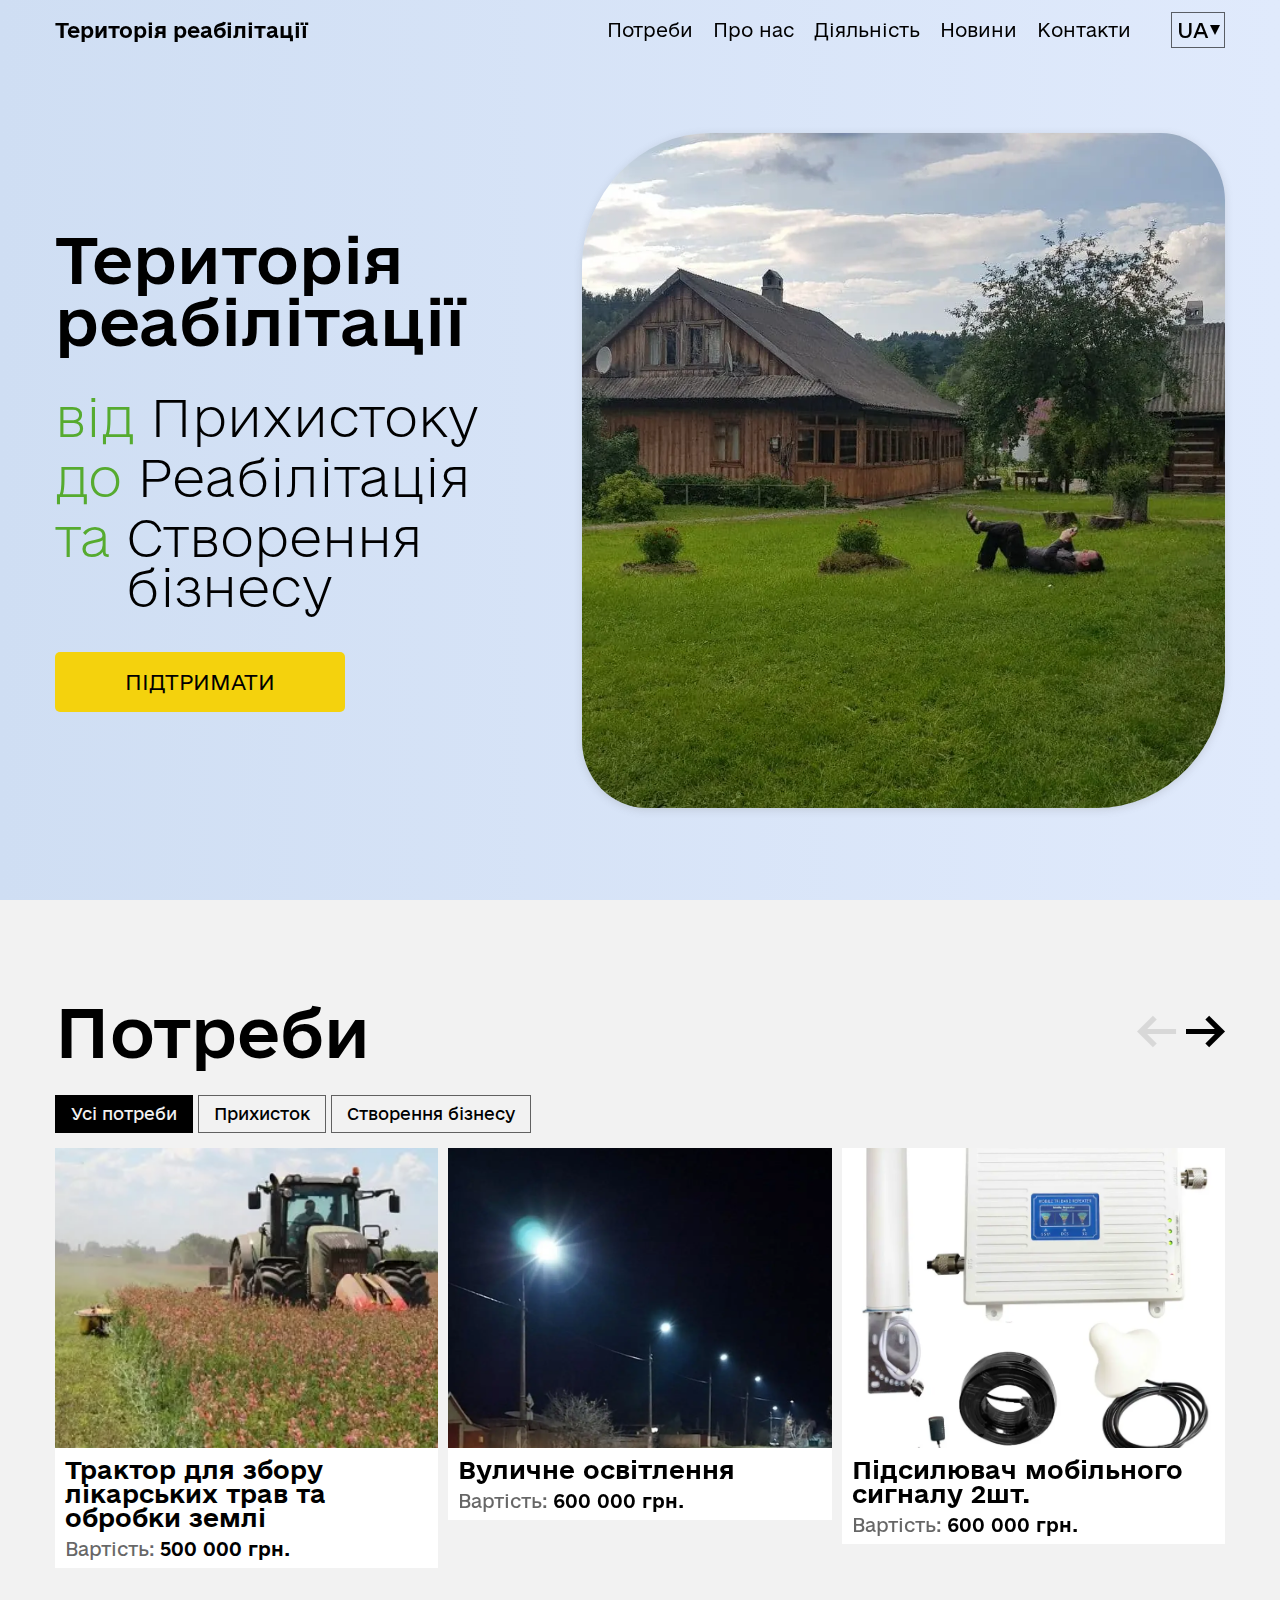
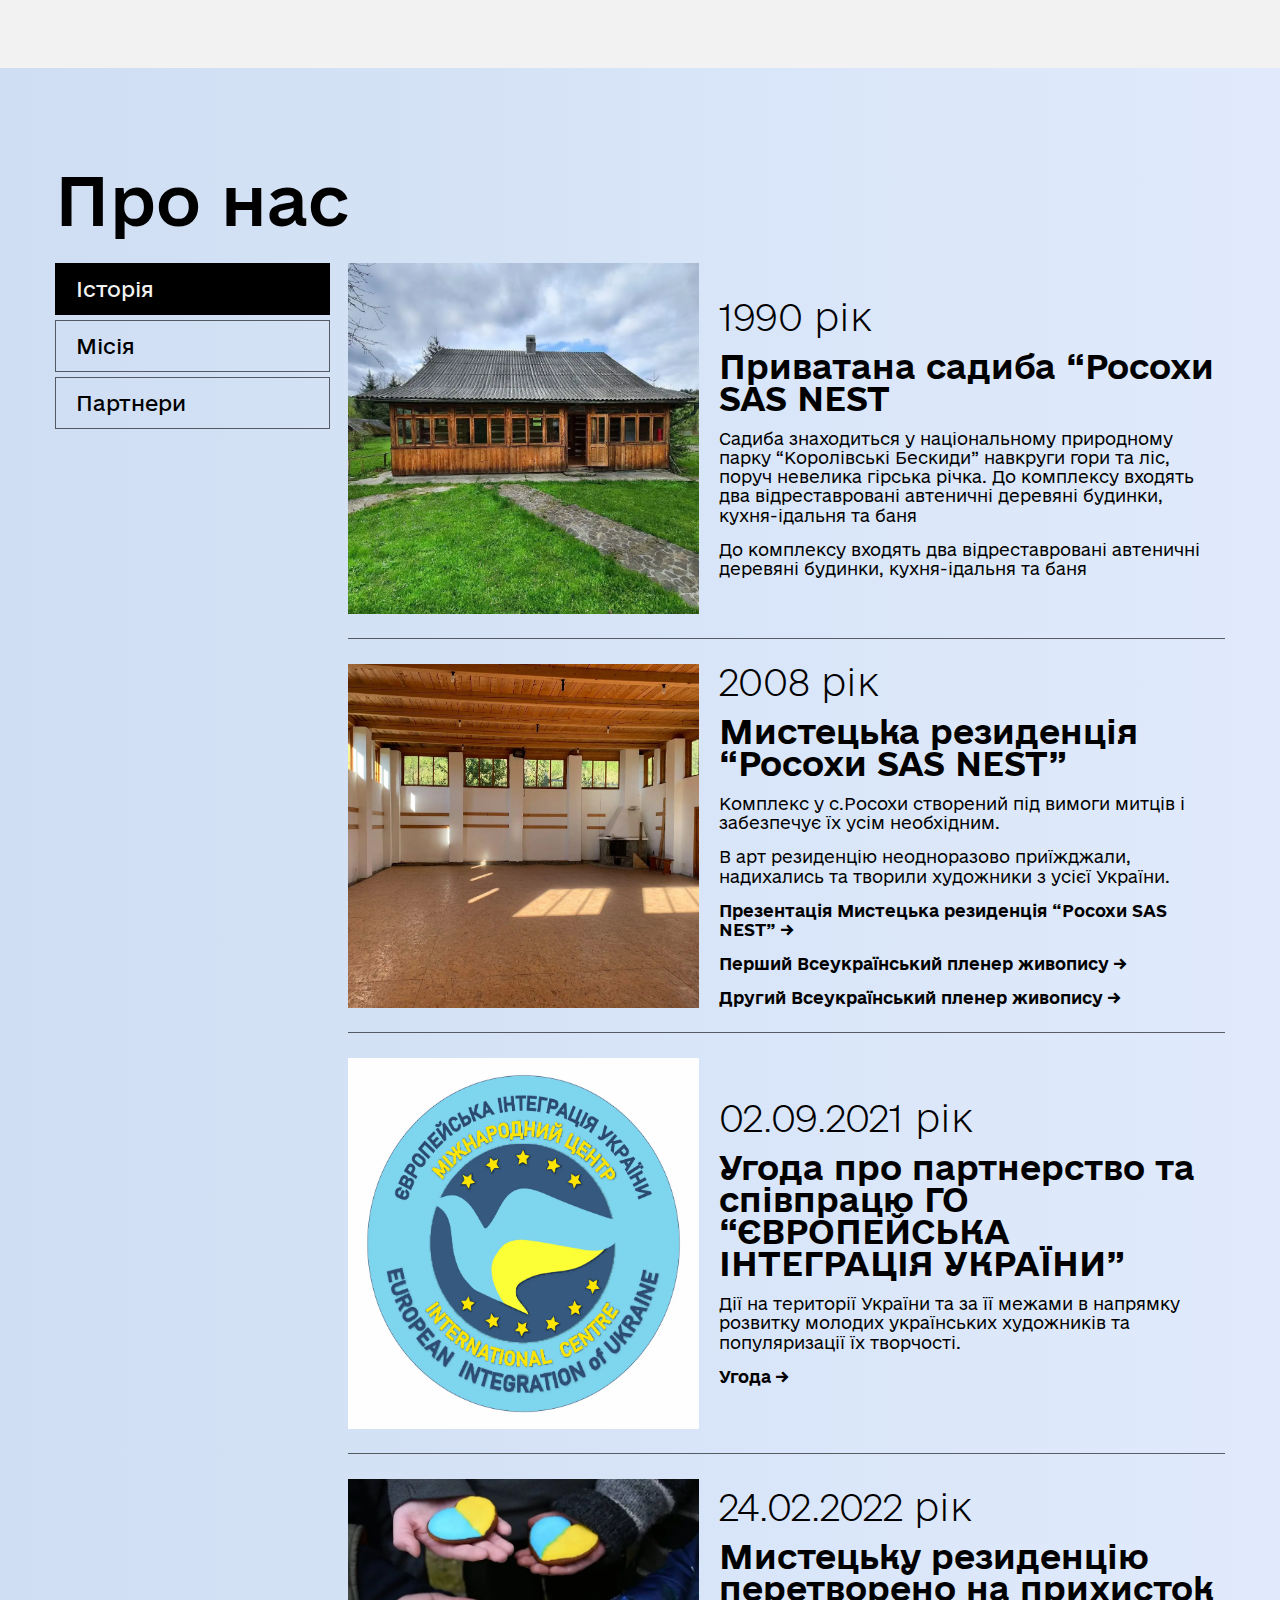
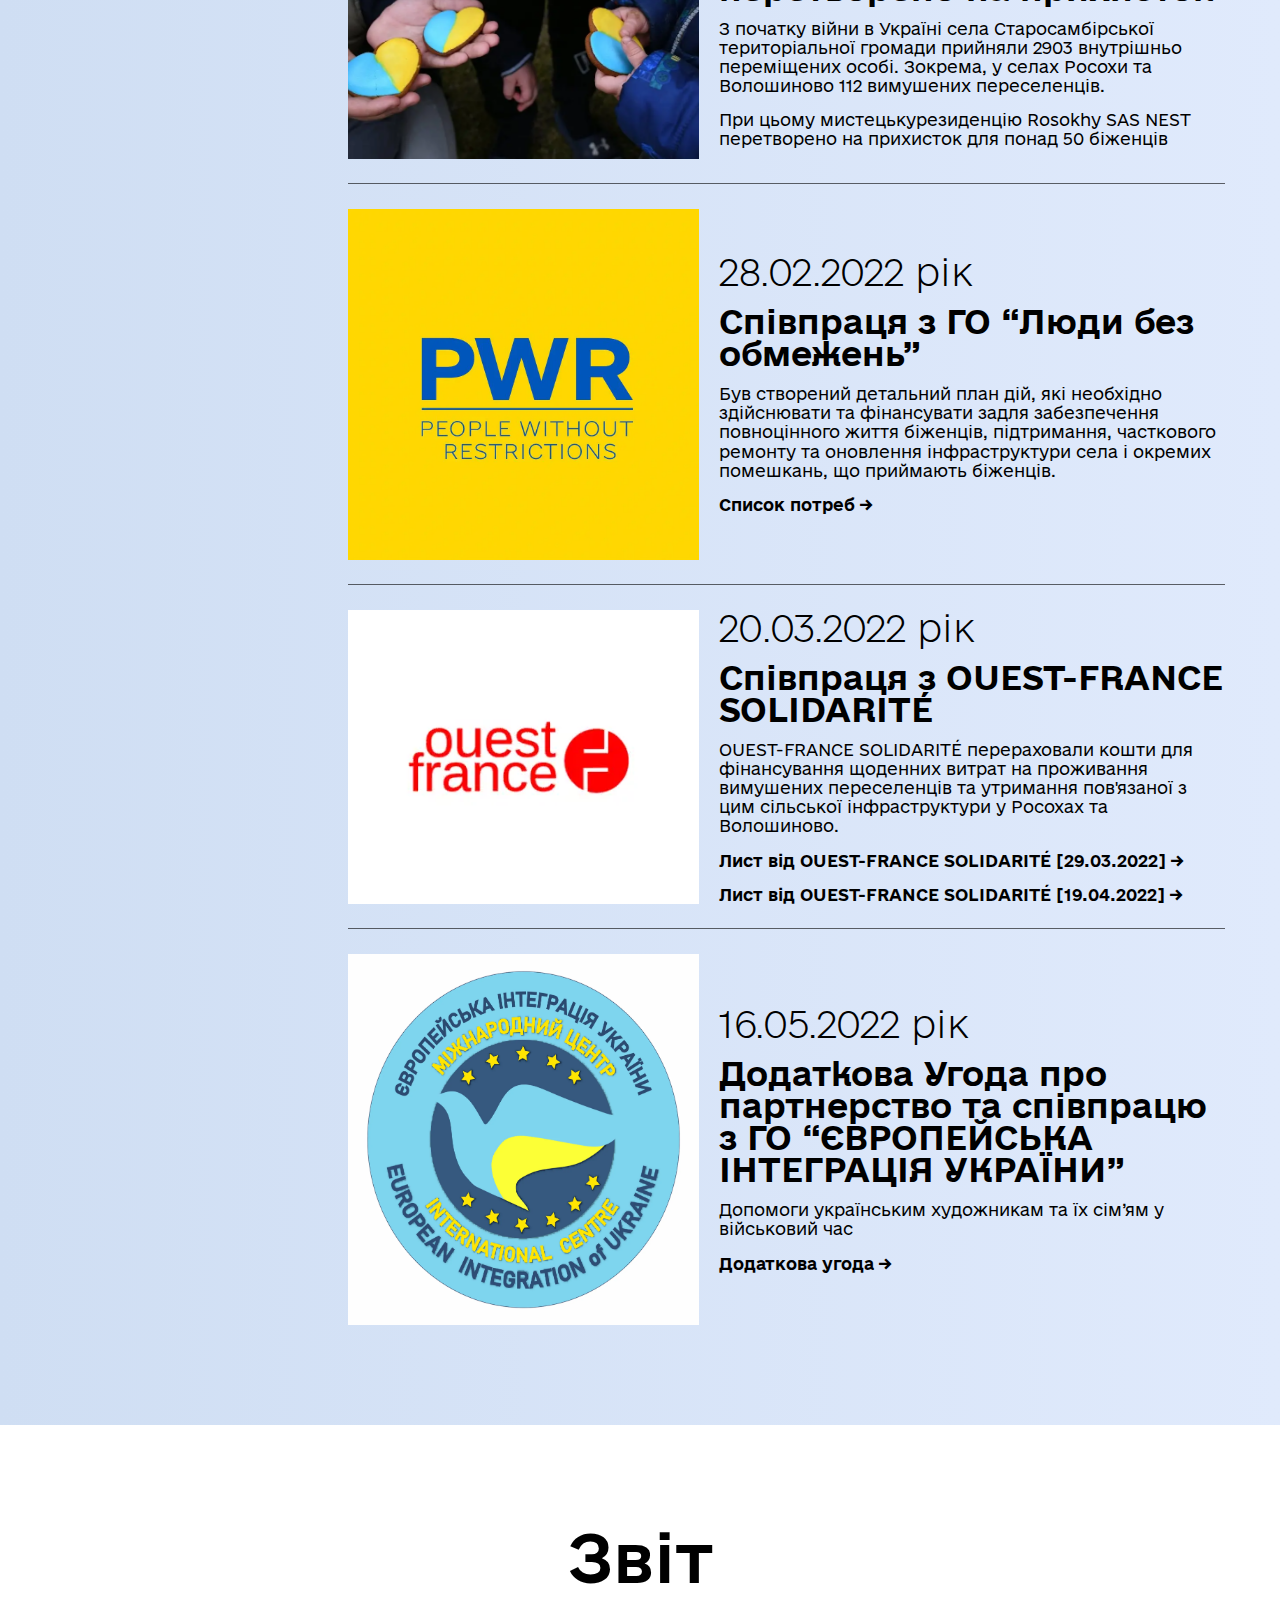
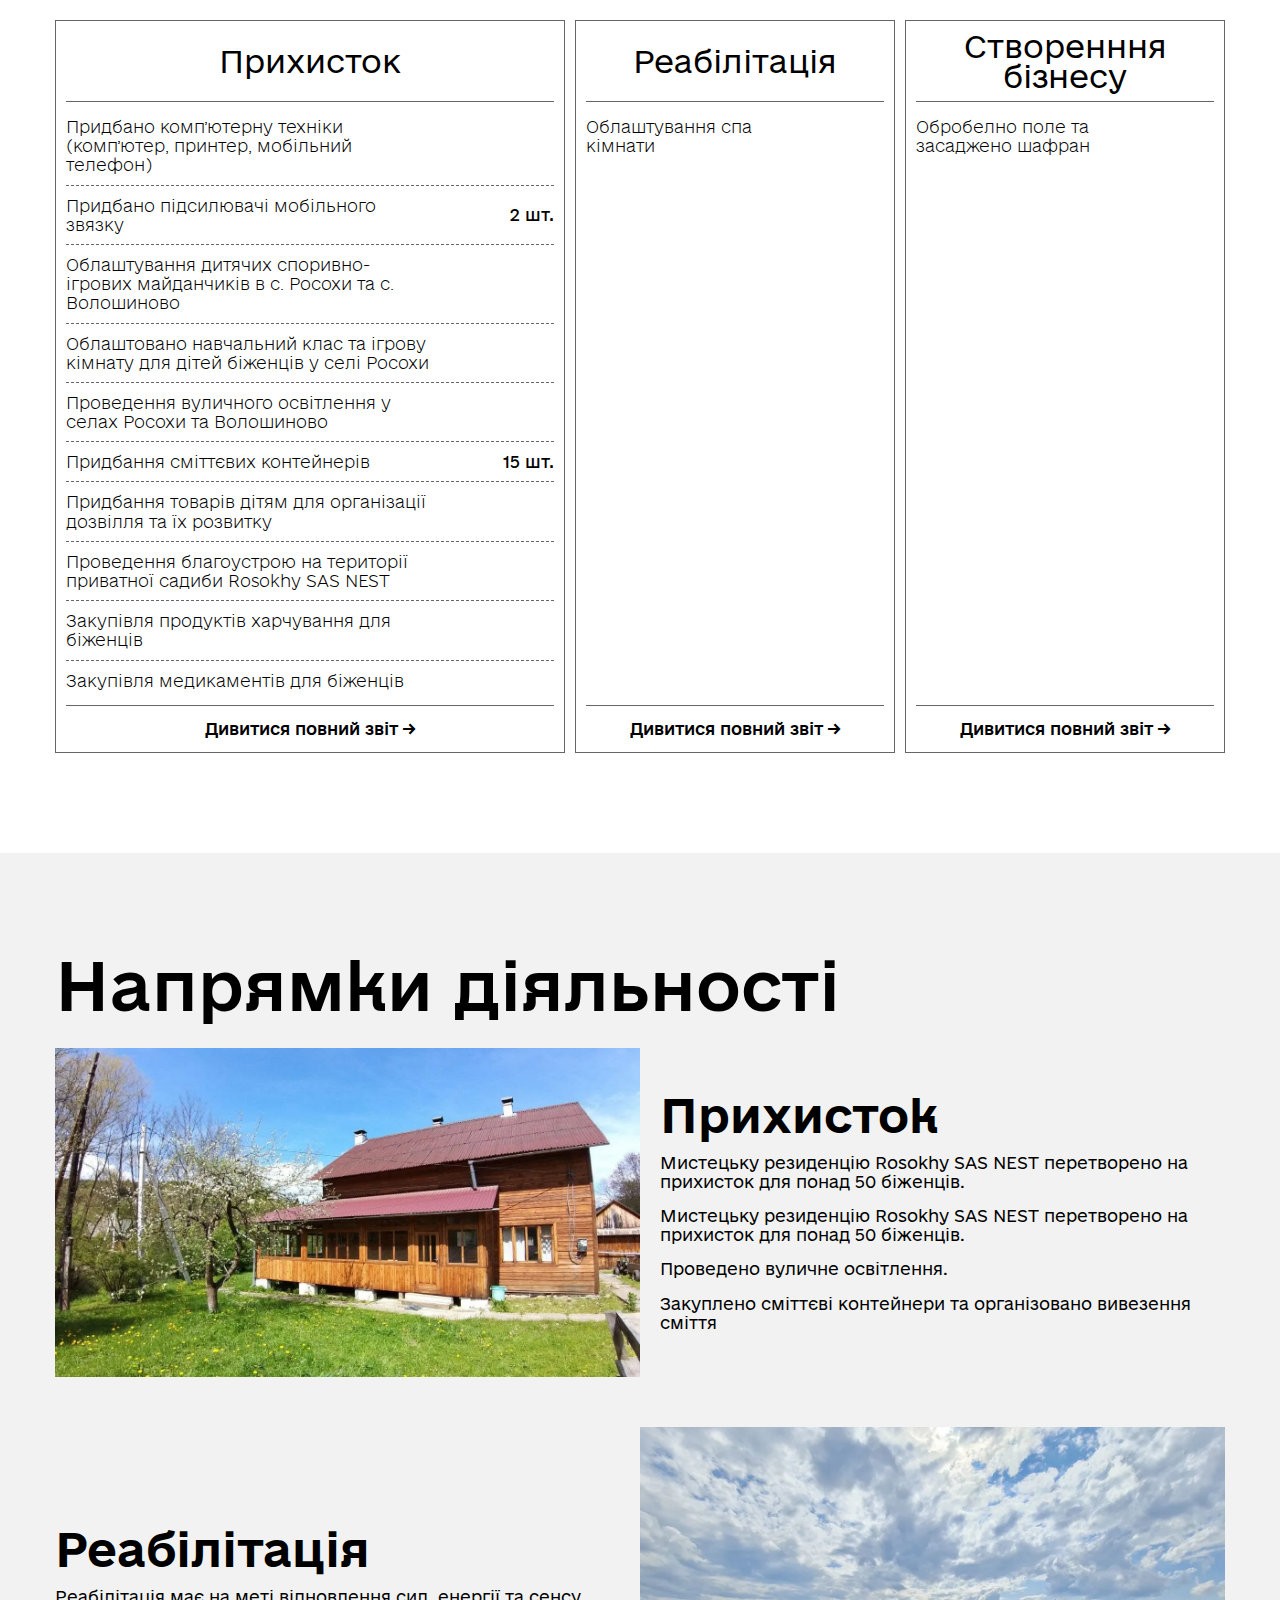
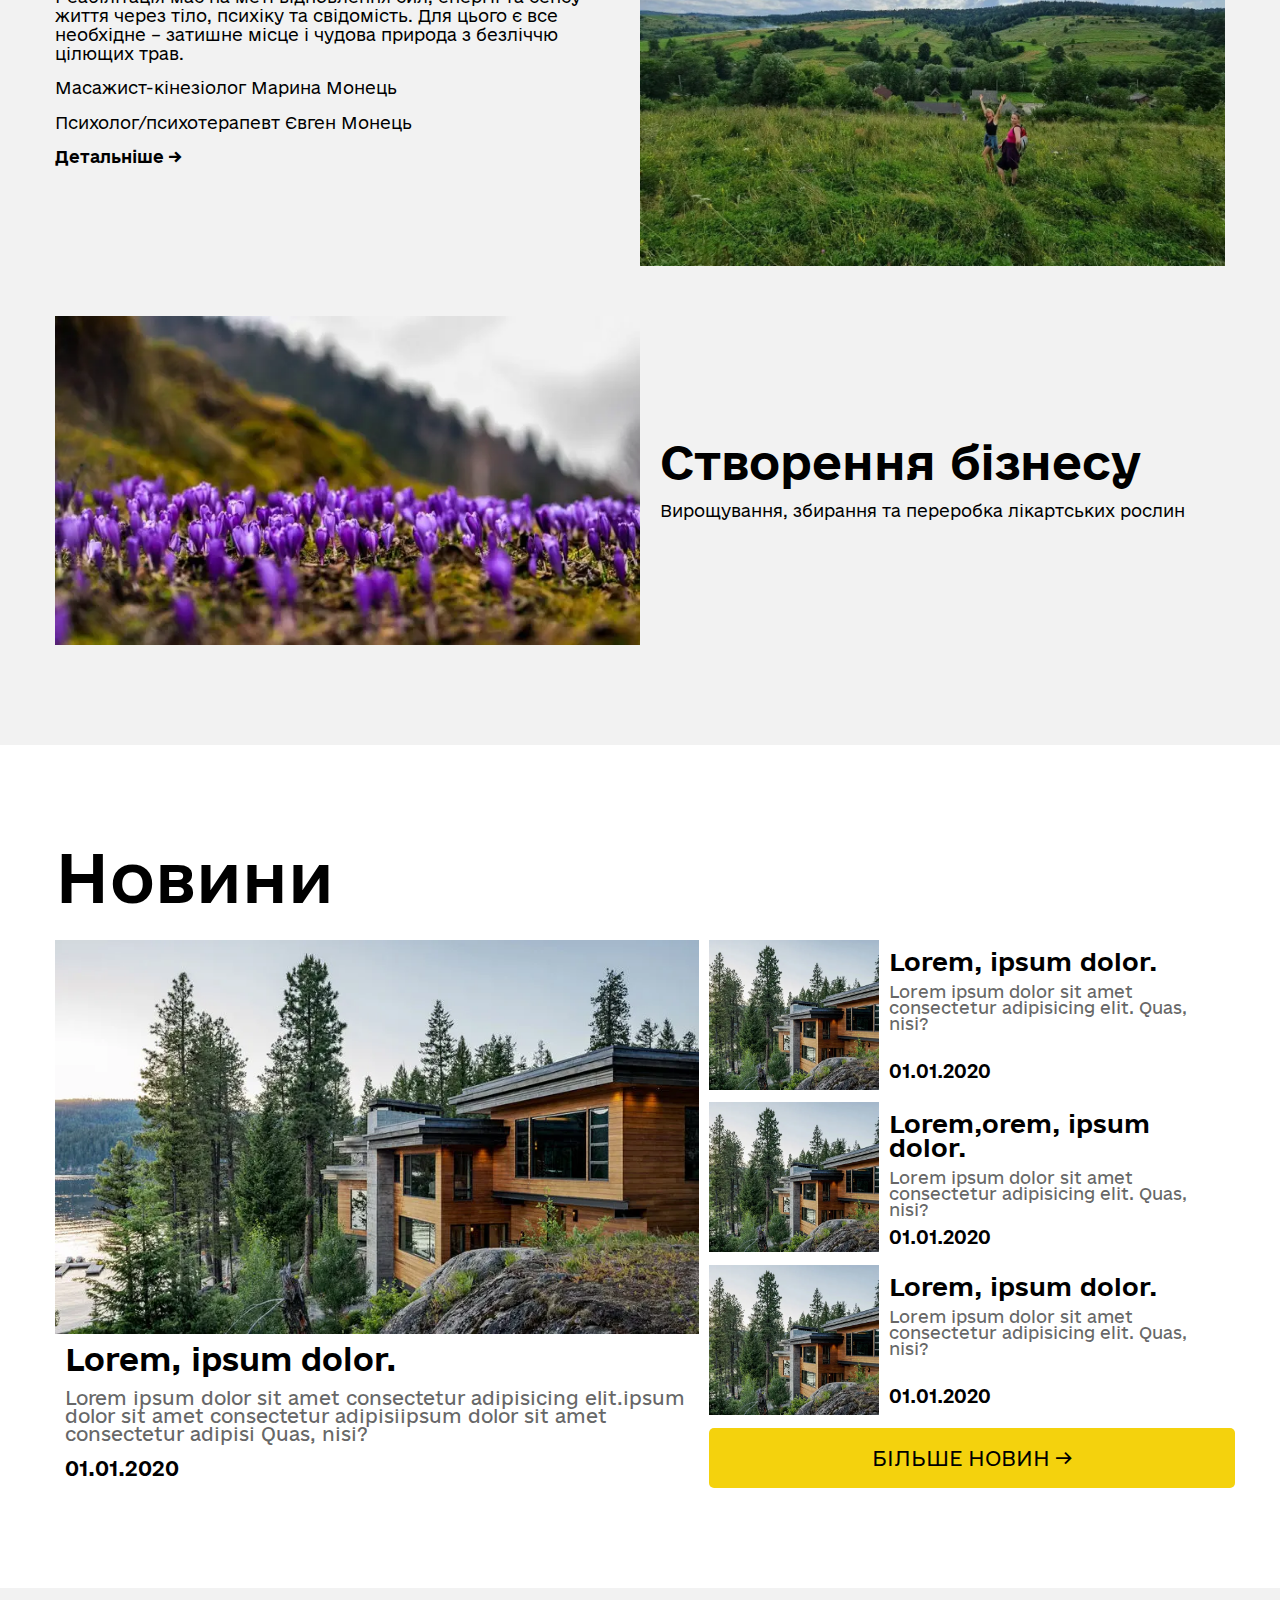
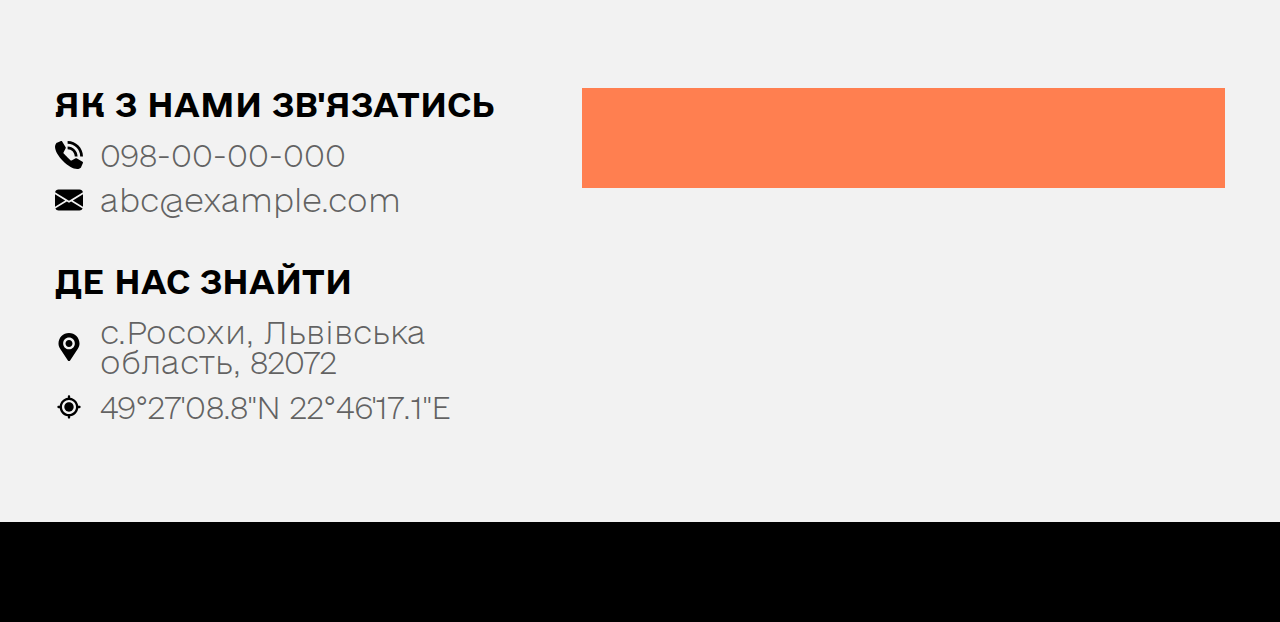
==== commit 1bb78c94: "sticky menu About +. fixed nav scrollTo" ====
--- a/index.html
+++ b/index.html
@@ -5,7 +5,7 @@
     <meta charset="UTF-8">
     <meta http-equiv="X-UA-Compatible" content="IE=edge">
     <meta name="viewport" content="width=device-width, initial-scale=1.0">
-    <link rel="stylesheet" href="css/style.min.css?_v=20220903133040">
+    <link rel="stylesheet" href="css/style.min.css?_v=20220905142817">
     <title>Територія реабілітації</title>
 </head>
 
@@ -22,19 +22,19 @@
                 <nav class="menu__body">
                     <ul class="menu__list">
                         <li class="menu__item">
-                            <a data-goto=".needs" href="#" class="menu__link lng-header-1">Потреби</a>
+                            <a data-goto=".needs__container" href="#" class="menu__link lng-header-1">Потреби</a>
                         </li>
                         <li class="menu__item">
-                            <a data-goto=".about" href="#" class="menu__link lng-header-2"> Про нас </a>
+                            <a data-goto=".about__container" href="#" class="menu__link lng-header-2"> Про нас </a>
                         </li>
                         <li class="menu__item">
-                            <a data-goto=".activity" href="#" class="menu__link lng-header-3">Діяльність</a>
+                            <a data-goto=".activity__container" href="#" class="menu__link lng-header-3">Діяльність</a>
                         </li>
                         <li class="menu__item">
-                            <a data-goto=".articles" href="#" class="menu__link lng-header-4"> Новини </a>
+                            <a data-goto=".articles__container" href="#" class="menu__link lng-header-4"> Новини </a>
                         </li>
                         <li class="menu__item">
-                            <a data-goto=".contacts" href="#" class="menu__link lng-header-5">Контакти</a>
+                            <a data-goto=".contacts__container" href="#" class="menu__link lng-header-5">Контакти</a>
                         </li>
 
                     </ul>
@@ -213,7 +213,7 @@
                         <div class="about__left">
                             <div class="about__navigation">
                                 <div data-tab-name="t1" class="_active about__navigation-item">
-                                    <p class="about__navigation-text lng-his-m">Історія</p>
+                                    <p class=" about__navigation-text lng-his-m">Історія</p>
                                 </div>
                                 <div data-tab-name="t2" class="about__navigation-item">
                                     <p class="about__navigation-text lng-mis-m">Місія</p>
@@ -221,9 +221,8 @@
                                 <div data-tab-name="t3" class="about__navigation-item">
                                     <p class="about__navigation-text lng-par-m">Партнери</p>
                                 </div>
-                                <!--<div data-tab-name="t4" class="about__navigation-item">
-                                <p class="about__navigation-text">Рахунки</p>
-                            </div>-->
+
+
                             </div>
                         </div>
                         <div class="about__right content-about">
@@ -928,8 +927,8 @@
 
 </footer>
         </div>
-        <script src="js/lang.js?_v=20220903133040"></script>
-        <script src="js/app.min.js?_v=20220903133040"></script>
+        <script src="js/lang.js?_v=20220905142817"></script>
+        <script src="js/app.min.js?_v=20220905142817"></script>
 
 
 
--- a/css/style.min.css
+++ b/css/style.min.css
@@ -1 +1 @@
-@font-face{font-family:eUkraine;font-display:swap;src:url(../fonts/eUkraine-Bold.woff2) format("woff2"),url(../fonts/eUkraine-Bold.woff) format("woff");font-weight:700;font-style:normal}@font-face{font-family:eUkraine;font-display:swap;src:url(../fonts/eUkraine-Light.woff2) format("woff2"),url(../fonts/eUkraine-Light.woff) format("woff");font-weight:300;font-style:normal}@font-face{font-family:eUkraine;font-display:swap;src:url(../fonts/eUkraine-Medium.woff2) format("woff2"),url(../fonts/eUkraine-Medium.woff) format("woff");font-weight:500;font-style:normal}@font-face{font-family:eUkraine;font-display:swap;src:url(../fonts/eUkraine-Regular.woff2) format("woff2"),url(../fonts/eUkraine-Regular.woff) format("woff");font-weight:400;font-style:normal}@font-face{font-family:eUkraine;font-display:swap;src:url(../fonts/eUkraine-Thin.woff2) format("woff2"),url(../fonts/eUkraine-Thin.woff) format("woff");font-weight:100;font-style:normal}@font-face{font-family:eUkraine;font-display:swap;src:url(../fonts/eUkraine-UltraLight.woff2) format("woff2"),url(../fonts/eUkraine-UltraLight.woff) format("woff");font-weight:200;font-style:normal}@font-face{font-family:eUkraineHead;font-display:swap;src:url(../fonts/eUkraineHead-Bold.woff2) format("woff2"),url(../fonts/eUkraineHead-Bold.woff) format("woff");font-weight:700;font-style:normal}@font-face{font-family:eUkraineHead;font-display:swap;src:url(../fonts/eUkraineHead-Light.woff2) format("woff2"),url(../fonts/eUkraineHead-Light.woff) format("woff");font-weight:300;font-style:normal}@font-face{font-family:eUkraineHead;font-display:swap;src:url(../fonts/eUkraineHead-Medium.woff2) format("woff2"),url(../fonts/eUkraineHead-Medium.woff) format("woff");font-weight:500;font-style:normal}@font-face{font-family:eUkraineHead;font-display:swap;src:url(../fonts/eUkraineHead-Regular.woff2) format("woff2"),url(../fonts/eUkraineHead-Regular.woff) format("woff");font-weight:400;font-style:normal}@font-face{font-family:eUkraineHead;font-display:swap;src:url(../fonts/eUkraineHead-Thin.woff2) format("woff2"),url(../fonts/eUkraineHead-Thin.woff) format("woff");font-weight:100;font-style:normal}@font-face{font-family:eUkraineHead;font-display:swap;src:url(../fonts/eUkraineHead-UltraLight.woff2) format("woff2"),url(../fonts/eUkraineHead-UltraLight.woff) format("woff");font-weight:400;font-style:normal}*{padding:0;margin:0;border:0}*,:after,:before{box-sizing:border-box}:active,:focus{outline:0}a:active,a:focus{outline:0}aside,footer,header,nav{display:block}body,html{height:100%;width:100%;font-size:100%;line-height:1;font-size:16px;font-family:eUkraine;color:#000;-moz-text-size-adjust:100%;-webkit-text-size-adjust:100%}button,input,textarea{font-family:inherit}input::-ms-clear{display:none}input[type=email],input[type=tel],input[type=text],textarea{-webkit-appearance:none;-moz-appearance:none;appearance:none}button{cursor:pointer}button::-moz-focus-inner{padding:0;border:0}a,a:visited{text-decoration:none}a:hover{text-decoration:none}ul li{list-style:none}img{vertical-align:top}a:active{color:#000}h1,h2,h3,h4,h5,h6{font-size:inherit;font-weight:inherit}*{-webkit-tap-highlight-color:transparent}body,html{height:100%}body{background:#f2f2f2}body._lock{overflow:hidden}.wrapper{display:flex;min-height:100%;overflow:hidden;min-width:0;flex-direction:column}.main{flex:1 1 auto}[class*=__container]{max-width:1200px;margin:0 auto;width:100%;overflow:hidden;padding:0 15px}.header{position:fixed;top:0;left:0;width:100%;z-index:10;transition:background-color .3s ease-in-out}body._scroll .header{background:#f2f2f2;box-shadow:0 1px 6px 0 rgba(32,33,36,.28)}.header__container{position:relative;display:flex;align-items:center;justify-content:space-between;height:60px;padding:5px 15px 5px 15px}body._scroll .header__container{border-color:transparent}.header__logo{z-index:10;font-size:20px;font-weight:700;font-family:eUkraineHead;color:#000}.menu__icon{display:none}.menu__list{display:flex;align-items:center;gap:20px}.menu__list:focus .menu__link,.menu__list:hover .menu__link{opacity:.4}.menu__list:focus .menu__link:focus,.menu__list:focus .menu__link:hover,.menu__list:hover .menu__link:focus,.menu__list:hover .menu__link:hover{opacity:1}.menu__link{color:#000;font-size:18px;font-weight:300;transition:opacity .3s linear}.lang{font-weight:700;font-size:20px;cursor:pointer;border:1px solid #000;padding:5px}.menu-lng{display:flex;align-items:center;justify-content:center;gap:40px}.select-lang{position:relative;z-index:40}.select-lang::after{position:absolute;top:50%;transform:translateY(-50%);right:5px;z-index:10;content:"";border-style:solid;border-width:10px 5px 0 5px;border-color:#000 transparent transparent transparent}.select-lang select{color:#000;background:0 0;border:1px solid rgba(0,0,0,.6);-webkit-appearance:none;-moz-appearance:none;appearance:none;font-family:inherit;font-size:20px;padding:5px 15px 5px 5px}footer{flex:0;width:100%;height:100px;background:#000}.btn{display:inline-block;color:#000;font-size:20px;font-weight:300;text-align:center;text-transform:uppercase;background:#f4d20d;padding:20px 70px;border-radius:5px;transition:background .1s ease,border-radius .3s ease}.btn:focus,.btn:hover{background:#f7dd4a;border-radius:10px}.title{color:#000;font-size:clamp(3.438rem,.331rem + 4.98vw,4.063rem);font-weight:500;font-family:eUkraineHead;margin-bottom:clamp(.938rem,.597rem + 1.7vw,1.875rem)}.home{background:linear-gradient(to right,#cfdef3,#e0eafc);height:100vh}.home__container{display:flex;min-height:100%;justify-content:space-between;align-items:center;padding-top:60px!important;padding-bottom:20px!important}.home__info{display:flex;flex-direction:column;align-items:flex-start;gap:clamp(1.25rem,.795rem + 2.27vw,2.5rem);flex:0 0 40%;overflow:hidden}.home__title{margin:0;font-size:clamp(3.125rem,-5.125rem + 12vw,3.875rem)}.no-webp .home__pic{background-image:url(../img/01.jpg)}.home__pic{display:block;height:75vh;min-height:450px;flex:0 0 55%;background-size:cover;background-position:right;box-shadow:rgba(99,99,99,.2) 0 2px 8px 0;border-radius:20% 10%}.subtitle-home{display:flex;flex-direction:column;gap:10px}.subtitle-home__item{display:flex;font-size:clamp(1.625rem,.943rem + 2.91vw,3.125rem)}.subtitle-home span{margin:0 15px 0 0;color:#56ab2f;font-weight:100}.subtitle-home__text{color:#000;font-weight:100}.needs{padding:clamp(1.875rem,.284rem + 7.95vw,6.25rem) 0}.needs__container{position:relative}.filter-needs{margin-bottom:15px}.filter-needs__items{display:flex;gap:5px;flex-wrap:wrap}.filter-needs__item{cursor:pointer;padding:10px 15px;border:1px solid rgba(0,0,0,.6)}.filter-needs__item._active,.filter-needs__item:active,.filter-needs__item:hover,.filter-needs__item:target{background-color:#000}.filter-needs__item._active span,.filter-needs__item:active span,.filter-needs__item:hover span,.filter-needs__item:target span{color:#f2f2f2}.list-needs{min-width:0}.swiper{overflow:hidden}.needs-swiper-btns{position:absolute;top:5px;right:15px;display:flex;gap:10px}.swiper-button-disabled{opacity:.1}.needs-swiper-btn{cursor:pointer;font-size:50px}.swiper-wrapper{display:inline-flex}.needs-slide{display:flex;flex-direction:column;height:100%}.needs-slide:hover .needs-slide__title,.needs-slide:target .needs-slide__title{text-decoration:underline}.needs-slide:hover .needs-slide__desc,.needs-slide:target .needs-slide__desc{background-color:#f2f2f2}.needs-slide:hover .needs-slide__img img,.needs-slide:target .needs-slide__img img{transform:scale(1.07)}.needs-slide._hide{display:none}.needs-slide__desc{flex:1 1 auto;background-color:#fff;padding:10px;overflow:hidden}.needs-slide__img{overflow:hidden;height:300px}.needs-slide__img img{width:100%;height:100%;-o-object-fit:cover;object-fit:cover;transition:.5s}.needs-slide__title{font-size:clamp(1.25rem,1.159rem + .45vw,1.5rem);font-weight:700;color:#000;transition:-webkit-text-decoration .1s linear;transition:text-decoration .1s linear;transition:text-decoration .1s linear,-webkit-text-decoration .1s linear;margin-bottom:10px}.needs-slide__cost{display:flex;align-items:flex-end;gap:5px}.needs-slide__price-t{color:rgba(0,0,0,.6);font-size:18px}.needs-slide__price-c{color:#000;font-size:18px;font-weight:700}.about{padding:clamp(1.875rem,.284rem + 7.95vw,6.25rem) 0;background:linear-gradient(to right,#cfdef3,#e0eafc)}.about__body{display:flex}.about__left{flex:0 0 25%;position:-webkit-sticky;position:sticky;top:0}.about__right{flex:0 0 75%}.about__navigation{padding-right:15px;display:flex;flex-direction:column;gap:5px}.about__navigation-item{cursor:pointer;padding:15px 20px;border:1px solid rgba(0,0,0,.6)}.about__navigation-item._active,.about__navigation-item:active,.about__navigation-item:hover,.about__navigation-item:target{background-color:#000}.about__navigation-item._active .about__navigation-text,.about__navigation-item:active .about__navigation-text,.about__navigation-item:hover .about__navigation-text,.about__navigation-item:target .about__navigation-text{color:#f2f2f2}.about__navigation-text{color:#000;font-size:20px}.about-box-t__subtitle{font-weight:300;font-size:24px;color:#000;margin-bottom:20px;line-height:1.2}.about-box-t__title{display:block;font-weight:700;font-size:24px;font-family:eUkraineHead;color:#000;margin-bottom:20px;line-height:1.2}.about-box-t__text{font-weight:300;font-size:20px;color:#000;line-height:1.2}.about-box-t__text:not(:last-child){margin-bottom:20px}.about-box{display:none}.about-box._active{display:block}.about-box__item{position:relative}.about-box__item:not(:last-child){margin-bottom:50px}.about-box__item::after{position:absolute;content:"";bottom:-25px;left:0;width:100%;height:1px;background-color:rgba(0,0,0,.6)}.about-box__body{display:flex}.about-box__img{flex:0 0 40%;min-height:280px}.about-box__img img{height:100%;width:100%;-o-object-fit:cover;object-fit:cover}.about-box__desc{flex:0 0 60%;padding:0 0 0 20px;display:flex;flex-direction:column;justify-content:center;gap:15px}.about-box__year{font-weight:100;font-size:36px}.about-box__title{font-size:clamp(1.625rem,1.489rem + .68vw,2rem);font-weight:700;color:#000;font-family:eUkraineHead}.about-box__text{font-weight:300;color:#000;line-height:1.2}.about-box__link{font-weight:700;color:#000;line-height:1.2;padding-right:20px}.about-box__link:hover{text-decoration:underline}.report{padding:clamp(1.875rem,.284rem + 7.95vw,6.25rem) 0;background:#fff}.report__title{text-align:center}.report__body{display:flex;gap:10px}.item-report{min-width:320px}.item-report__body{padding:10px;border:1px solid rgba(0,0,0,.6);display:flex;flex-direction:column;height:100%}.item-report__title{display:flex;justify-content:center;align-items:center;height:70px;text-align:center;font-weight:300;font-size:30px;margin:0;padding-bottom:10px}.item-report__boxs{flex:1 1 auto;border-bottom:1px solid rgba(0,0,0,.6);border-top:1px solid rgba(0,0,0,.6);display:flex;flex-direction:column;padding:15px 0}.item-report__box{display:flex;justify-content:space-between;align-items:center;padding:10px 0;border-bottom:1px dashed rgba(0,0,0,.6)}.item-report__box:first-child{padding-top:0}.item-report__box:last-child{padding-bottom:0;border-bottom:none}.item-report__name{flex:0 0 75%;font-weight:100;line-height:1.2}.item-report__link{text-align:center;color:#000;font-weight:500;width:100%;padding:15px 0 5px 0}.item-report__link:focus,.item-report__link:hover{text-decoration:underline}.activity{padding:clamp(1.875rem,.284rem + 7.95vw,6.25rem) 0}.activity__body{display:flex;flex-direction:column}.item-activity:not(:last-child){margin-bottom:50px}.item-activity:nth-child(even) .item-activity__body{flex-direction:row-reverse}.item-activity:nth-child(even) .item-activity__desc{padding:0 20px 0 0}.item-activity__body{display:flex}.item-activity__img{flex:0 0 50%;min-height:280px}.item-activity__img img{height:100%;width:100%;-o-object-fit:cover;object-fit:cover}.item-activity__desc{flex:0 0 50%;padding:0 0 0 20px;display:flex;flex-direction:column;justify-content:center;gap:15px}.item-activity__title{font-size:clamp(1.875rem,1.534rem + 1.7vw,2.813rem);font-weight:700;color:#000;font-family:eUkraineHead}.item-activity__text{font-weight:300;color:#000;line-height:1.2}.item-activity__link{font-weight:700;color:#000;line-height:1.2}.item-activity__link:hover{text-decoration:underline}.articles{padding:clamp(1.875rem,.284rem + 7.95vw,6.25rem) 0;background-color:#fff}.articles__body{display:flex;gap:10px}.articles__one{flex:0 0 55%;overflow:hidden}.articles__set{flex:0 0 45%;overflow:hidden;display:flex;flex-direction:column;gap:5px}.articles__more{text-align:center}.article__item{display:flex;height:100%}.article__item:hover .article__desc,.article__item:target .article__desc{background-color:#f2f2f2}.article__item:hover .article__title,.article__item:target .article__title{text-decoration:underline}.article__item:hover .article__img img,.article__item:target .article__img img{transform:scale(1.07)}.article__body{display:flex;flex-direction:column;overflow:hidden}.articles__set .article__body{flex-direction:row;height:150px}.article__img{overflow:hidden}.article__img img{width:100%;height:100%;-o-object-fit:cover;object-fit:cover;transition:.5s}.articles__set .article__img{width:300px}.article__desc{display:flex;flex-direction:column;background-color:#fff;padding:10px;transition:background-color .1s linear}.article__title{font-size:clamp(1.5rem,1.364rem + .68vw,1.875rem);font-weight:700;color:#000;transition:-webkit-text-decoration .1s linear;transition:text-decoration .1s linear;transition:text-decoration .1s linear,-webkit-text-decoration .1s linear}.articles__set .article__title{font-size:clamp(1.25rem,1.159rem + .45vw,1.5rem)}.article__text{flex:1 1 auto;color:rgba(0,0,0,.6);margin:15px 0;font-size:18px}.articles__set .article__text{font-size:16px;margin:10px 0}.article__date{color:#000;font-weight:700;font-size:20px}.articles__set .article__date{font-size:18px}.contacts{padding:clamp(1.875rem,.284rem + 7.95vw,6.25rem) 0}.contacts__body{display:flex;justify-content:space-between}.contacts__info{flex:0 0 40%}.contacts__map{flex:0 0 55%;min-width:100px;height:100px;background-color:coral}.info-contacts__get-In-Touch{margin-bottom:50px}.info-contacts__items{display:flex;flex-direction:column;gap:15px}.info-contacts__item{font-size:clamp(1.5rem,1.364rem + .68vw,1.875rem);font-weight:100;color:rgba(0,0,0,.6);padding-left:45px;background-repeat:no-repeat;background-size:6% 100%}.info-contacts__title{font-size:clamp(1.625rem,1.489rem + .68vw,2rem);font-weight:700;color:#000;font-family:eUkraineHead;margin-bottom:5px}.info-contacts__tel{background-image:url(../img/icon/tell.svg)}.info-contacts__mail{background-image:url(../img/icon/mail.svg)}.info-contacts__loc{background-image:url(../img/icon/loc.svg)}.info-contacts__cord{background-image:url(../img/icon/gps.svg)}@media (max-width:1199.98px){[class*=__container]{max-width:1140px}}@media (max-width:991.98px){[class*=__container]{max-width:960px}body._lock .header::before{content:"";position:absolute;height:100%;width:100%;top:0;left:0;z-index:3;background-color:#f2f2f2;box-shadow:0 1px 6px 0 rgba(32,33,36,.28)}.header__container{max-width:none!important;padding:5px 10px 5px 10px!important}.menu__icon{display:block;position:relative;width:30px;height:18px;cursor:pointer;z-index:10}.menu__icon span,.menu__icon::after,.menu__icon::before{left:0;position:absolute;height:10%;width:100%;background-color:#000;transition:all .3s ease-in-out;z-index:5}.menu__icon::after,.menu__icon::before{content:""}.menu__icon::before{top:0}.menu__icon::after{bottom:0}.menu__icon span{top:50%;transform:scale(1) translate(0,-50%)}.menu__icon._active span{transform:scale(0) translate(0,-50%)}.menu__icon._active::before{top:50%;transform:rotate(-45deg) translate(0,-50%)}.menu__icon._active::after{bottom:50%;transform:rotate(45deg) translate(0,50%)}.menu__body{position:fixed;z-index:2;top:0;left:-100%;width:100%;height:100%;overflow:scroll;background-color:#f2f2f2;padding:100px 30px 30px 30px;transition:left .3s ease-in-out}.menu__body._active{left:0}.menu__list{flex-direction:column;gap:35px}.menu__link{font-size:36px}.lang{font-size:40px}.menu-lng{flex-direction:row-reverse}.home__container{flex-direction:column-reverse}.home__info{flex:0 0 100%;margin:15px 0 0 0}.home__title{font-size:clamp(2.5rem,1.905rem + 2.98vw,3.75rem)}.home__pic{height:auto;min-height:auto;border-radius:5%;flex:1 1 auto;width:100%}.about__body{flex-direction:column}.about__navigation{flex-direction:row;margin-bottom:30px}.report__body{padding-bottom:10px;overflow-x:scroll}.articles__one{flex:0 0 50%}.articles__set{flex:0 0 50%}}@media (max-width:768.98px){[class*=__container]{max-width:720px}.about__navigation-text{font-size:16px}.about-box__item:not(:last-child){margin-bottom:20px}.about-box__item::after{bottom:-1px}.about-box__body{flex-direction:column}.about-box__img{min-height:100px}.about-box__desc{flex:0 0 100%;padding:10px 0}.item-activity:not(:last-child){margin-bottom:20px;border-bottom:1px solid rgba(0,0,0,.6)}.item-activity:nth-child(even) .item-activity__body{flex-direction:column}.item-activity:nth-child(even) .item-activity__desc{padding:10px 0}.item-activity__body{flex-direction:column}.item-activity__img{min-height:100px}.item-activity__desc{flex:0 0 100%;padding:10px 0}.articles__body{flex-direction:column}.contacts__body{flex-wrap:wrap}.contacts__info{flex:0 0 100%}.contacts__map{flex:0 0 100%;margin-top:50px}.info-contacts__get-In-Touch{margin-bottom:20px}.info-contacts__title{text-align:center}}@media (max-width:575.98px){[class*=__container]{max-width:720px;padding:0 10px}.btn{width:100%}.needs-swiper-btns{display:none}.article__item{margin-bottom:20px;border-bottom:1px solid rgba(0,0,0,.6)}.articles__set .article__body{flex-direction:column;height:auto}.articles__set .article__img{width:100%}.articles__set .article__title{font-size:clamp(1.5rem,1.364rem + .68vw,1.875rem)}.articles__set .article__text{flex:1 1 auto;color:rgba(0,0,0,.6);margin:15px 0;font-size:18px}.articles__set .article__date{font-size:20px}}@media (orientation:landscape){.home{min-height:700px}}.webp .home__pic{background-image:url(../img/01.webp)}+@font-face{font-family:eUkraine;font-display:swap;src:url(../fonts/eUkraine-Bold.woff2) format("woff2"),url(../fonts/eUkraine-Bold.woff) format("woff");font-weight:700;font-style:normal}@font-face{font-family:eUkraine;font-display:swap;src:url(../fonts/eUkraine-Light.woff2) format("woff2"),url(../fonts/eUkraine-Light.woff) format("woff");font-weight:300;font-style:normal}@font-face{font-family:eUkraine;font-display:swap;src:url(../fonts/eUkraine-Medium.woff2) format("woff2"),url(../fonts/eUkraine-Medium.woff) format("woff");font-weight:500;font-style:normal}@font-face{font-family:eUkraine;font-display:swap;src:url(../fonts/eUkraine-Regular.woff2) format("woff2"),url(../fonts/eUkraine-Regular.woff) format("woff");font-weight:400;font-style:normal}@font-face{font-family:eUkraine;font-display:swap;src:url(../fonts/eUkraine-Thin.woff2) format("woff2"),url(../fonts/eUkraine-Thin.woff) format("woff");font-weight:100;font-style:normal}@font-face{font-family:eUkraine;font-display:swap;src:url(../fonts/eUkraine-UltraLight.woff2) format("woff2"),url(../fonts/eUkraine-UltraLight.woff) format("woff");font-weight:200;font-style:normal}@font-face{font-family:eUkraineHead;font-display:swap;src:url(../fonts/eUkraineHead-Bold.woff2) format("woff2"),url(../fonts/eUkraineHead-Bold.woff) format("woff");font-weight:700;font-style:normal}@font-face{font-family:eUkraineHead;font-display:swap;src:url(../fonts/eUkraineHead-Light.woff2) format("woff2"),url(../fonts/eUkraineHead-Light.woff) format("woff");font-weight:300;font-style:normal}@font-face{font-family:eUkraineHead;font-display:swap;src:url(../fonts/eUkraineHead-Medium.woff2) format("woff2"),url(../fonts/eUkraineHead-Medium.woff) format("woff");font-weight:500;font-style:normal}@font-face{font-family:eUkraineHead;font-display:swap;src:url(../fonts/eUkraineHead-Regular.woff2) format("woff2"),url(../fonts/eUkraineHead-Regular.woff) format("woff");font-weight:400;font-style:normal}@font-face{font-family:eUkraineHead;font-display:swap;src:url(../fonts/eUkraineHead-Thin.woff2) format("woff2"),url(../fonts/eUkraineHead-Thin.woff) format("woff");font-weight:100;font-style:normal}@font-face{font-family:eUkraineHead;font-display:swap;src:url(../fonts/eUkraineHead-UltraLight.woff2) format("woff2"),url(../fonts/eUkraineHead-UltraLight.woff) format("woff");font-weight:400;font-style:normal}*{padding:0;margin:0;border:0}*,:after,:before{box-sizing:border-box}:active,:focus{outline:0}a:active,a:focus{outline:0}aside,footer,header,nav{display:block}body,html{height:100%;width:100%;font-size:100%;line-height:1;font-size:16px;font-family:eUkraine;color:#000;-moz-text-size-adjust:100%;-webkit-text-size-adjust:100%}button,input,textarea{font-family:inherit}input::-ms-clear{display:none}input[type=email],input[type=tel],input[type=text],textarea{-webkit-appearance:none;-moz-appearance:none;appearance:none}button{cursor:pointer}button::-moz-focus-inner{padding:0;border:0}a,a:visited{text-decoration:none}a:hover{text-decoration:none}ul li{list-style:none}img{vertical-align:top}a:active{color:#000}h1,h2,h3,h4,h5,h6{font-size:inherit;font-weight:inherit}*{-webkit-tap-highlight-color:transparent}body,html{height:100%}body{background:#f2f2f2}body._lock{overflow:hidden}.wrapper{display:flex;min-height:100%;overflow:hidden;min-width:0;flex-direction:column}.main{flex:1 1 auto}[class*=__container]{max-width:1200px;margin:0 auto;width:100%;overflow:hidden;padding:0 15px}.header{position:fixed;top:0;left:0;width:100%;z-index:10;transition:background-color .3s ease-in-out}body._scroll .header{background:#f2f2f2;box-shadow:0 1px 6px 0 rgba(32,33,36,.28)}.header__container{position:relative;display:flex;align-items:center;justify-content:space-between;height:60px;padding:5px 15px 5px 15px}body._scroll .header__container{border-color:transparent}.header__logo{z-index:10;font-size:20px;font-weight:700;font-family:eUkraineHead;color:#000}.menu__icon{display:none}.menu__list{display:flex;align-items:center;gap:20px}.menu__list:focus .menu__link,.menu__list:hover .menu__link{opacity:.4}.menu__list:focus .menu__link:focus,.menu__list:focus .menu__link:hover,.menu__list:hover .menu__link:focus,.menu__list:hover .menu__link:hover{opacity:1}.menu__link{color:#000;font-size:18px;font-weight:300;transition:opacity .3s linear}.lang{font-weight:700;font-size:20px;cursor:pointer;border:1px solid #000;padding:5px}.menu-lng{display:flex;align-items:center;justify-content:center;gap:40px}.select-lang{position:relative;z-index:40}.select-lang::after{position:absolute;top:50%;transform:translateY(-50%);right:5px;z-index:10;content:"";border-style:solid;border-width:10px 5px 0 5px;border-color:#000 transparent transparent transparent}.select-lang select{color:#000;background:0 0;border:1px solid rgba(0,0,0,.6);-webkit-appearance:none;-moz-appearance:none;appearance:none;font-family:inherit;font-size:20px;padding:5px 15px 5px 5px}footer{flex:0;width:100%;height:100px;background:#000}.btn{display:inline-block;color:#000;font-size:20px;font-weight:300;text-align:center;text-transform:uppercase;background:#f4d20d;padding:20px 70px;border-radius:5px;transition:background .1s ease,border-radius .3s ease}.btn:focus,.btn:hover{background:#f7dd4a;border-radius:10px}.title{color:#000;font-size:clamp(3.438rem,.331rem + 4.98vw,4.063rem);font-weight:500;font-family:eUkraineHead;margin-bottom:clamp(.938rem,.597rem + 1.7vw,1.875rem)}.home{background:linear-gradient(to right,#cfdef3,#e0eafc);height:100vh}.home__container{display:flex;min-height:100%;justify-content:space-between;align-items:center;padding-top:60px!important;padding-bottom:20px!important}.home__info{display:flex;flex-direction:column;align-items:flex-start;gap:clamp(1.25rem,.795rem + 2.27vw,2.5rem);flex:0 0 40%;overflow:hidden}.home__title{margin:0;font-size:clamp(3.125rem,-5.125rem + 12vw,3.875rem)}.no-webp .home__pic{background-image:url(../img/01.jpg)}.home__pic{display:block;height:75vh;min-height:450px;flex:0 0 55%;background-size:cover;background-position:right;box-shadow:rgba(99,99,99,.2) 0 2px 8px 0;border-radius:20% 10%}.subtitle-home{display:flex;flex-direction:column;gap:10px}.subtitle-home__item{display:flex;font-size:clamp(1.625rem,.943rem + 2.91vw,3.125rem)}.subtitle-home span{margin:0 15px 0 0;color:#56ab2f;font-weight:100}.subtitle-home__text{color:#000;font-weight:100}.needs{padding:clamp(1.875rem,.284rem + 7.95vw,6.25rem) 0}.needs__container{position:relative}.filter-needs{margin-bottom:15px}.filter-needs__items{display:flex;gap:5px;flex-wrap:wrap}.filter-needs__item{cursor:pointer;padding:10px 15px;border:1px solid rgba(0,0,0,.6)}.filter-needs__item._active,.filter-needs__item:active,.filter-needs__item:hover,.filter-needs__item:target{background-color:#000}.filter-needs__item._active span,.filter-needs__item:active span,.filter-needs__item:hover span,.filter-needs__item:target span{color:#f2f2f2}.list-needs{min-width:0}.swiper{overflow:hidden}.needs-swiper-btns{position:absolute;top:5px;right:15px;display:flex;gap:10px}.swiper-button-disabled{opacity:.1}.needs-swiper-btn{cursor:pointer;font-size:50px}.swiper-wrapper{display:inline-flex}.needs-slide{display:flex;flex-direction:column;height:100%}.needs-slide:hover .needs-slide__title,.needs-slide:target .needs-slide__title{text-decoration:underline}.needs-slide:hover .needs-slide__desc,.needs-slide:target .needs-slide__desc{background-color:#f2f2f2}.needs-slide:hover .needs-slide__img img,.needs-slide:target .needs-slide__img img{transform:scale(1.07)}.needs-slide._hide{display:none}.needs-slide__desc{flex:1 1 auto;background-color:#fff;padding:10px;overflow:hidden}.needs-slide__img{overflow:hidden;height:300px}.needs-slide__img img{width:100%;height:100%;-o-object-fit:cover;object-fit:cover;transition:.5s}.needs-slide__title{font-size:clamp(1.25rem,1.159rem + .45vw,1.5rem);font-weight:700;color:#000;transition:-webkit-text-decoration .1s linear;transition:text-decoration .1s linear;transition:text-decoration .1s linear,-webkit-text-decoration .1s linear;margin-bottom:10px}.needs-slide__cost{display:flex;align-items:flex-end;gap:5px}.needs-slide__price-t{color:rgba(0,0,0,.6);font-size:18px}.needs-slide__price-c{color:#000;font-size:18px;font-weight:700}.about{padding:clamp(1.875rem,.284rem + 7.95vw,6.25rem) 0;background:linear-gradient(to right,#cfdef3,#e0eafc)}.about__body{display:flex}.about__left{flex:0 0 25%;-ms-grid-row-align:start;align-self:start}.about__right{flex:0 0 75%}.about__navigation{padding-right:15px;display:flex;flex-direction:column;gap:5px;width:290px}.about__left._fixed .about__navigation{position:fixed;top:60px;z-index:2;padding-top:5px}.about__navigation-item{cursor:pointer;padding:15px 20px;border:1px solid rgba(0,0,0,.6)}.about__navigation-item._active,.about__navigation-item:active,.about__navigation-item:hover,.about__navigation-item:target{background-color:#000}.about__navigation-item._active .about__navigation-text,.about__navigation-item:active .about__navigation-text,.about__navigation-item:hover .about__navigation-text,.about__navigation-item:target .about__navigation-text{color:#f2f2f2}.about__navigation-text{color:#000;font-size:20px}.about-box-t__subtitle{font-weight:300;font-size:24px;color:#000;margin-bottom:20px;line-height:1.2}.about-box-t__title{display:block;font-weight:700;font-size:24px;font-family:eUkraineHead;color:#000;margin-bottom:20px;line-height:1.2}.about-box-t__text{font-weight:300;font-size:20px;color:#000;line-height:1.2}.about-box-t__text:not(:last-child){margin-bottom:20px}.about-box{display:none}.about-box._active{display:block}.about-box__item{position:relative}.about-box__item:not(:last-child){margin-bottom:50px}.about-box__item::after{position:absolute;content:"";bottom:-25px;left:0;width:100%;height:1px;background-color:rgba(0,0,0,.6)}.about-box__body{display:flex}.about-box__img{flex:0 0 40%;min-height:280px}.about-box__img img{height:100%;width:100%;-o-object-fit:cover;object-fit:cover}.about-box__desc{flex:0 0 60%;padding:0 0 0 20px;display:flex;flex-direction:column;justify-content:center;gap:15px}.about-box__year{font-weight:100;font-size:36px}.about-box__title{font-size:clamp(1.625rem,1.489rem + .68vw,2rem);font-weight:700;color:#000;font-family:eUkraineHead}.about-box__text{font-weight:300;color:#000;line-height:1.2}.about-box__link{font-weight:700;color:#000;line-height:1.2;padding-right:20px}.about-box__link:hover{text-decoration:underline}.report{padding:clamp(1.875rem,.284rem + 7.95vw,6.25rem) 0;background:#fff}.report__title{text-align:center}.report__body{display:flex;gap:10px}.item-report{min-width:320px}.item-report__body{padding:10px;border:1px solid rgba(0,0,0,.6);display:flex;flex-direction:column;height:100%}.item-report__title{display:flex;justify-content:center;align-items:center;height:70px;text-align:center;font-weight:300;font-size:30px;margin:0;padding-bottom:10px}.item-report__boxs{flex:1 1 auto;border-bottom:1px solid rgba(0,0,0,.6);border-top:1px solid rgba(0,0,0,.6);display:flex;flex-direction:column;padding:15px 0}.item-report__box{display:flex;justify-content:space-between;align-items:center;padding:10px 0;border-bottom:1px dashed rgba(0,0,0,.6)}.item-report__box:first-child{padding-top:0}.item-report__box:last-child{padding-bottom:0;border-bottom:none}.item-report__name{flex:0 0 75%;font-weight:100;line-height:1.2}.item-report__link{text-align:center;color:#000;font-weight:500;width:100%;padding:15px 0 5px 0}.item-report__link:focus,.item-report__link:hover{text-decoration:underline}.activity{padding:clamp(1.875rem,.284rem + 7.95vw,6.25rem) 0}.activity__body{display:flex;flex-direction:column}.item-activity:not(:last-child){margin-bottom:50px}.item-activity:nth-child(even) .item-activity__body{flex-direction:row-reverse}.item-activity:nth-child(even) .item-activity__desc{padding:0 20px 0 0}.item-activity__body{display:flex}.item-activity__img{flex:0 0 50%;min-height:280px}.item-activity__img img{height:100%;width:100%;-o-object-fit:cover;object-fit:cover}.item-activity__desc{flex:0 0 50%;padding:0 0 0 20px;display:flex;flex-direction:column;justify-content:center;gap:15px}.item-activity__title{font-size:clamp(1.875rem,1.534rem + 1.7vw,2.813rem);font-weight:700;color:#000;font-family:eUkraineHead}.item-activity__text{font-weight:300;color:#000;line-height:1.2}.item-activity__link{font-weight:700;color:#000;line-height:1.2}.item-activity__link:hover{text-decoration:underline}.articles{padding:clamp(1.875rem,.284rem + 7.95vw,6.25rem) 0;background-color:#fff}.articles__body{display:flex;gap:10px}.articles__one{flex:0 0 55%;overflow:hidden}.articles__set{flex:0 0 45%;overflow:hidden;display:flex;flex-direction:column;gap:5px}.articles__more{text-align:center}.article__item{display:flex;height:100%}.article__item:hover .article__desc,.article__item:target .article__desc{background-color:#f2f2f2}.article__item:hover .article__title,.article__item:target .article__title{text-decoration:underline}.article__item:hover .article__img img,.article__item:target .article__img img{transform:scale(1.07)}.article__body{display:flex;flex-direction:column;overflow:hidden}.articles__set .article__body{flex-direction:row;height:150px}.article__img{overflow:hidden}.article__img img{width:100%;height:100%;-o-object-fit:cover;object-fit:cover;transition:.5s}.articles__set .article__img{width:300px}.article__desc{display:flex;flex-direction:column;background-color:#fff;padding:10px;transition:background-color .1s linear}.article__title{font-size:clamp(1.5rem,1.364rem + .68vw,1.875rem);font-weight:700;color:#000;transition:-webkit-text-decoration .1s linear;transition:text-decoration .1s linear;transition:text-decoration .1s linear,-webkit-text-decoration .1s linear}.articles__set .article__title{font-size:clamp(1.25rem,1.159rem + .45vw,1.5rem)}.article__text{flex:1 1 auto;color:rgba(0,0,0,.6);margin:15px 0;font-size:18px}.articles__set .article__text{font-size:16px;margin:10px 0}.article__date{color:#000;font-weight:700;font-size:20px}.articles__set .article__date{font-size:18px}.contacts{padding:clamp(1.875rem,.284rem + 7.95vw,6.25rem) 0}.contacts__body{display:flex;justify-content:space-between}.contacts__info{flex:0 0 40%}.contacts__map{flex:0 0 55%;min-width:100px;height:100px;background-color:coral}.info-contacts__get-In-Touch{margin-bottom:50px}.info-contacts__items{display:flex;flex-direction:column;gap:15px}.info-contacts__item{font-size:clamp(1.5rem,1.364rem + .68vw,1.875rem);font-weight:100;color:rgba(0,0,0,.6);padding-left:45px;background-repeat:no-repeat;background-size:6% 100%}.info-contacts__title{font-size:clamp(1.625rem,1.489rem + .68vw,2rem);font-weight:700;color:#000;font-family:eUkraineHead;margin-bottom:5px}.info-contacts__tel{background-image:url(../img/icon/tell.svg)}.info-contacts__mail{background-image:url(../img/icon/mail.svg)}.info-contacts__loc{background-image:url(../img/icon/loc.svg)}.info-contacts__cord{background-image:url(../img/icon/gps.svg)}@media (max-width:1199.98px){[class*=__container]{max-width:1140px}}@media (max-width:991.98px){[class*=__container]{max-width:960px}body._lock .header::before{content:"";position:absolute;height:100%;width:100%;top:0;left:0;z-index:3;background-color:#f2f2f2;box-shadow:0 1px 6px 0 rgba(32,33,36,.28)}.header__container{max-width:none!important;padding:5px 10px 5px 10px!important}.menu__icon{display:block;position:relative;width:30px;height:18px;cursor:pointer;z-index:10}.menu__icon span,.menu__icon::after,.menu__icon::before{left:0;position:absolute;height:10%;width:100%;background-color:#000;transition:all .3s ease-in-out;z-index:5}.menu__icon::after,.menu__icon::before{content:""}.menu__icon::before{top:0}.menu__icon::after{bottom:0}.menu__icon span{top:50%;transform:scale(1) translate(0,-50%)}.menu__icon._active span{transform:scale(0) translate(0,-50%)}.menu__icon._active::before{top:50%;transform:rotate(-45deg) translate(0,-50%)}.menu__icon._active::after{bottom:50%;transform:rotate(45deg) translate(0,50%)}.menu__body{position:fixed;z-index:2;top:0;left:-100%;width:100%;height:100%;overflow:scroll;background-color:#f2f2f2;padding:100px 30px 30px 30px;transition:left .3s ease-in-out}.menu__body._active{left:0}.menu__list{flex-direction:column;gap:35px}.menu__link{font-size:36px}.lang{font-size:40px}.menu-lng{flex-direction:row-reverse}.home__container{flex-direction:column-reverse}.home__info{flex:0 0 100%;margin:15px 0 0 0}.home__title{font-size:clamp(2.5rem,1.905rem + 2.98vw,3.75rem)}.home__pic{height:auto;min-height:auto;border-radius:5%;flex:1 1 auto;width:100%}.about__body{flex-direction:column}.about__left._fixed .about__navigation{left:0;background-color:#f2f2f2;padding-left:10px;padding-bottom:5px}.about__navigation{flex-direction:row;flex-wrap:wrap;margin-bottom:15px;width:100%;padding-right:0}.report__body{padding-bottom:10px;overflow-x:scroll}.articles__one{flex:0 0 50%}.articles__set{flex:0 0 50%}}@media (max-width:768.98px){[class*=__container]{max-width:720px}.about__navigation-text{font-size:16px}.about-box__item:not(:last-child){margin-bottom:20px}.about-box__item::after{bottom:-1px}.about-box__body{flex-direction:column}.about-box__img{min-height:100px}.about-box__desc{flex:0 0 100%;padding:10px 0}.item-activity:not(:last-child){margin-bottom:20px;border-bottom:1px solid rgba(0,0,0,.6)}.item-activity:nth-child(even) .item-activity__body{flex-direction:column}.item-activity:nth-child(even) .item-activity__desc{padding:10px 0}.item-activity__body{flex-direction:column}.item-activity__img{min-height:100px}.item-activity__desc{flex:0 0 100%;padding:10px 0}.articles__body{flex-direction:column}.contacts__body{flex-wrap:wrap}.contacts__info{flex:0 0 100%}.contacts__map{flex:0 0 100%;margin-top:50px}.info-contacts__get-In-Touch{margin-bottom:20px}.info-contacts__title{text-align:center}}@media (max-width:575.98px){[class*=__container]{max-width:720px;padding:0 10px}.btn{width:100%}.needs-swiper-btns{display:none}.article__item{margin-bottom:20px;border-bottom:1px solid rgba(0,0,0,.6)}.articles__set .article__body{flex-direction:column;height:auto}.articles__set .article__img{width:100%}.articles__set .article__title{font-size:clamp(1.5rem,1.364rem + .68vw,1.875rem)}.articles__set .article__text{flex:1 1 auto;color:rgba(0,0,0,.6);margin:15px 0;font-size:18px}.articles__set .article__date{font-size:20px}}@media (orientation:landscape){.home{min-height:700px}}.webp .home__pic{background-image:url(../img/01.webp)}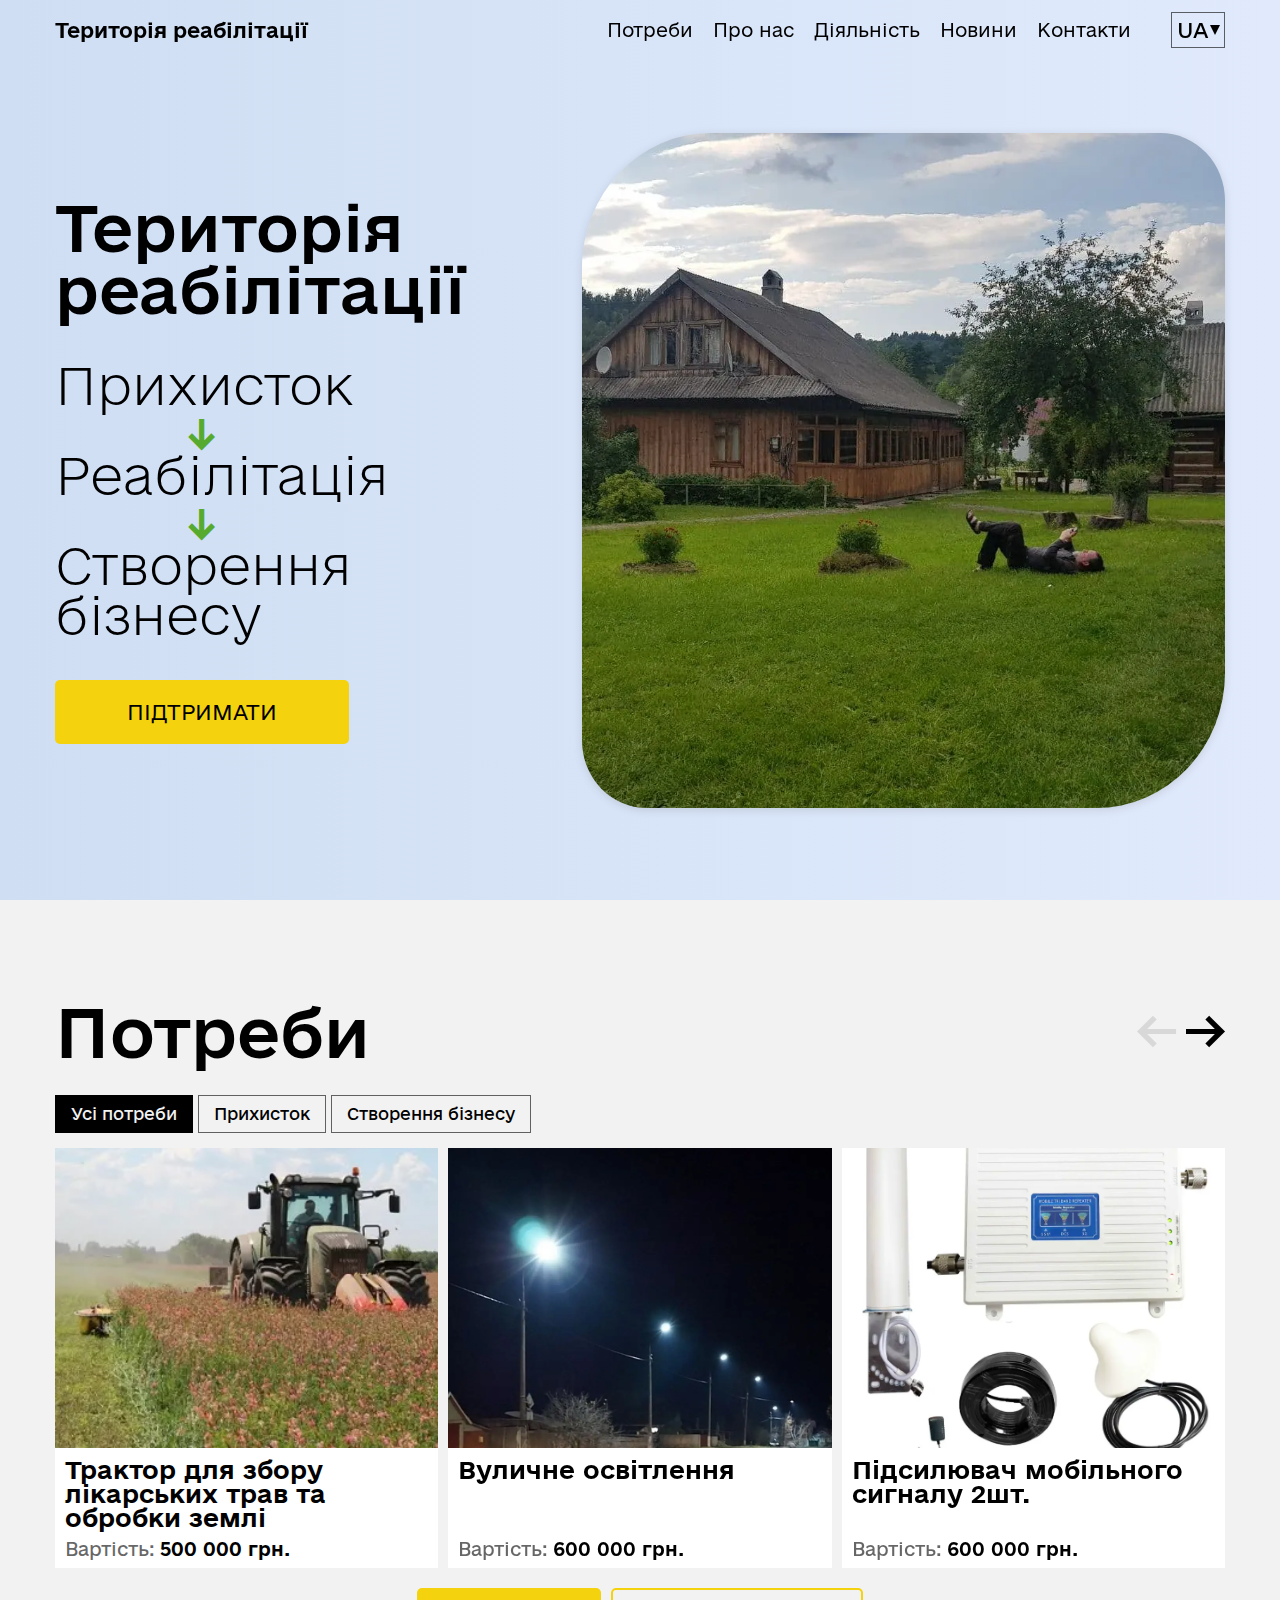
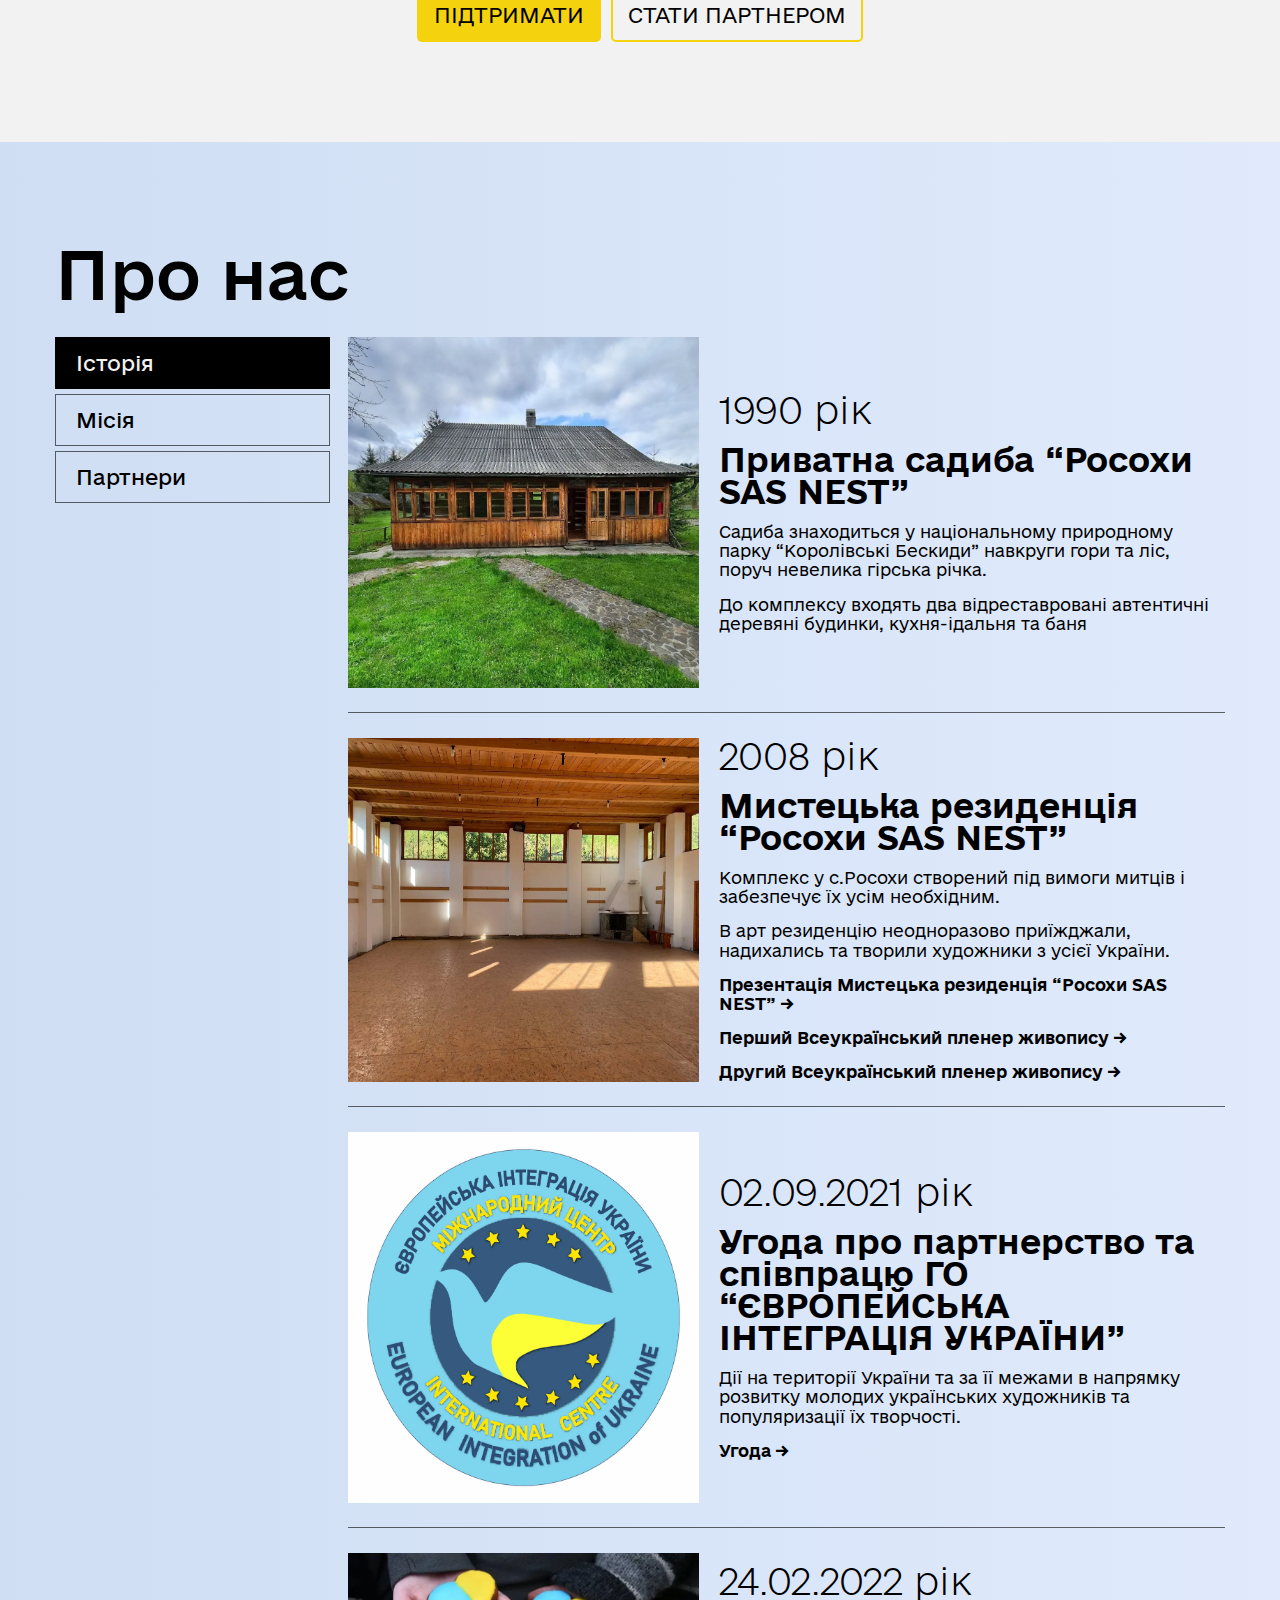
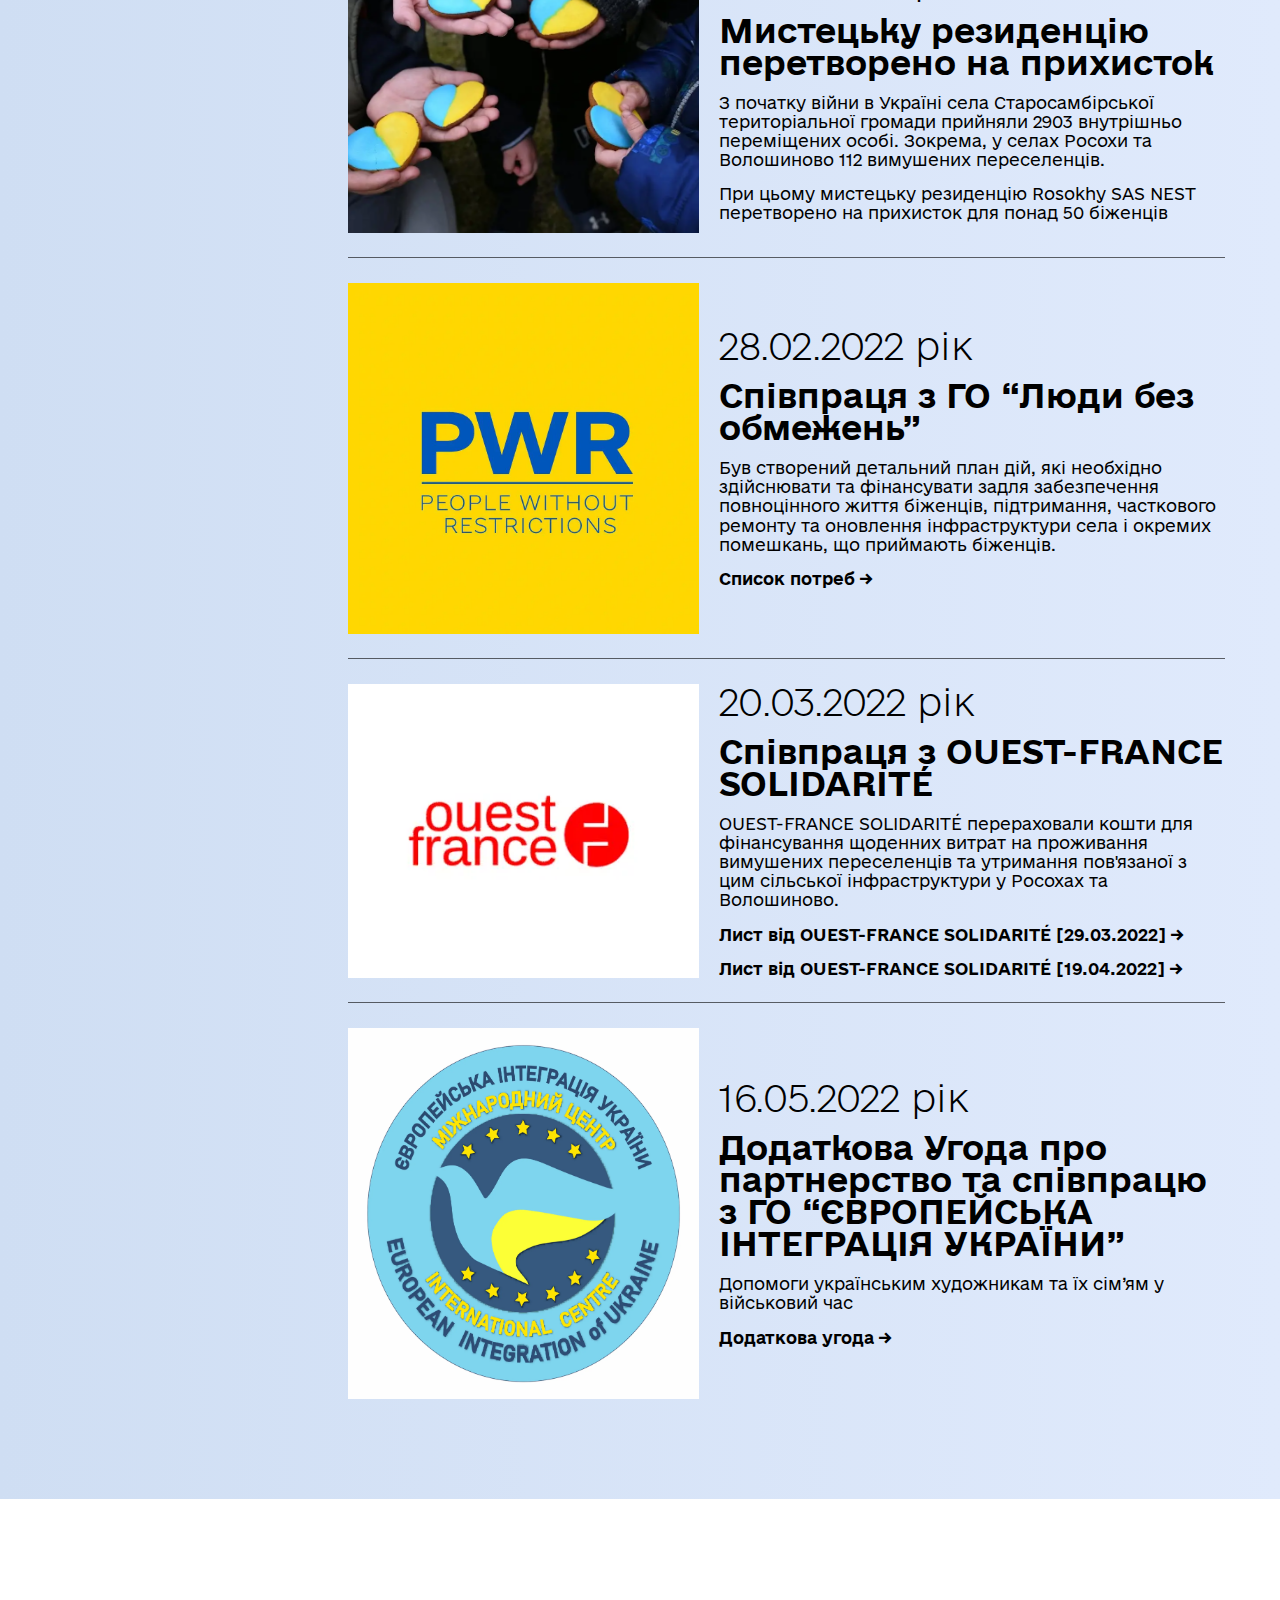
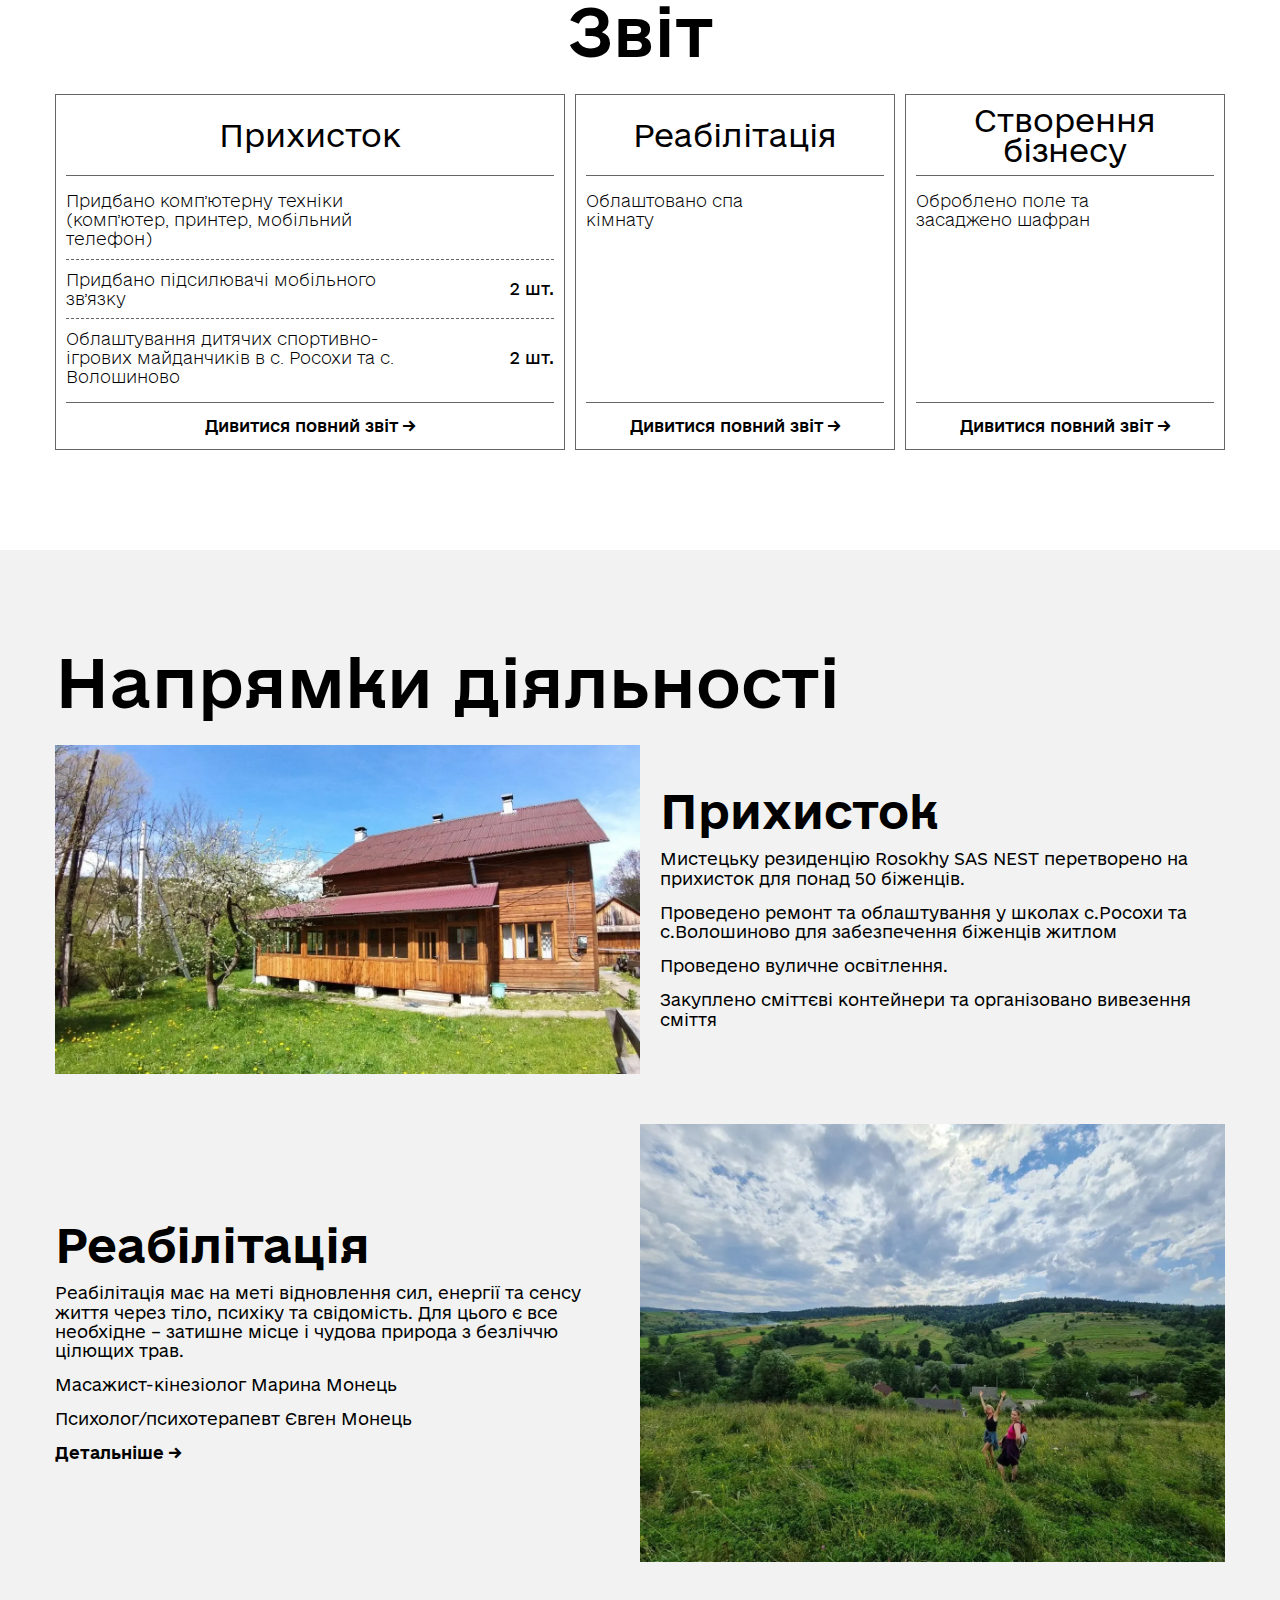
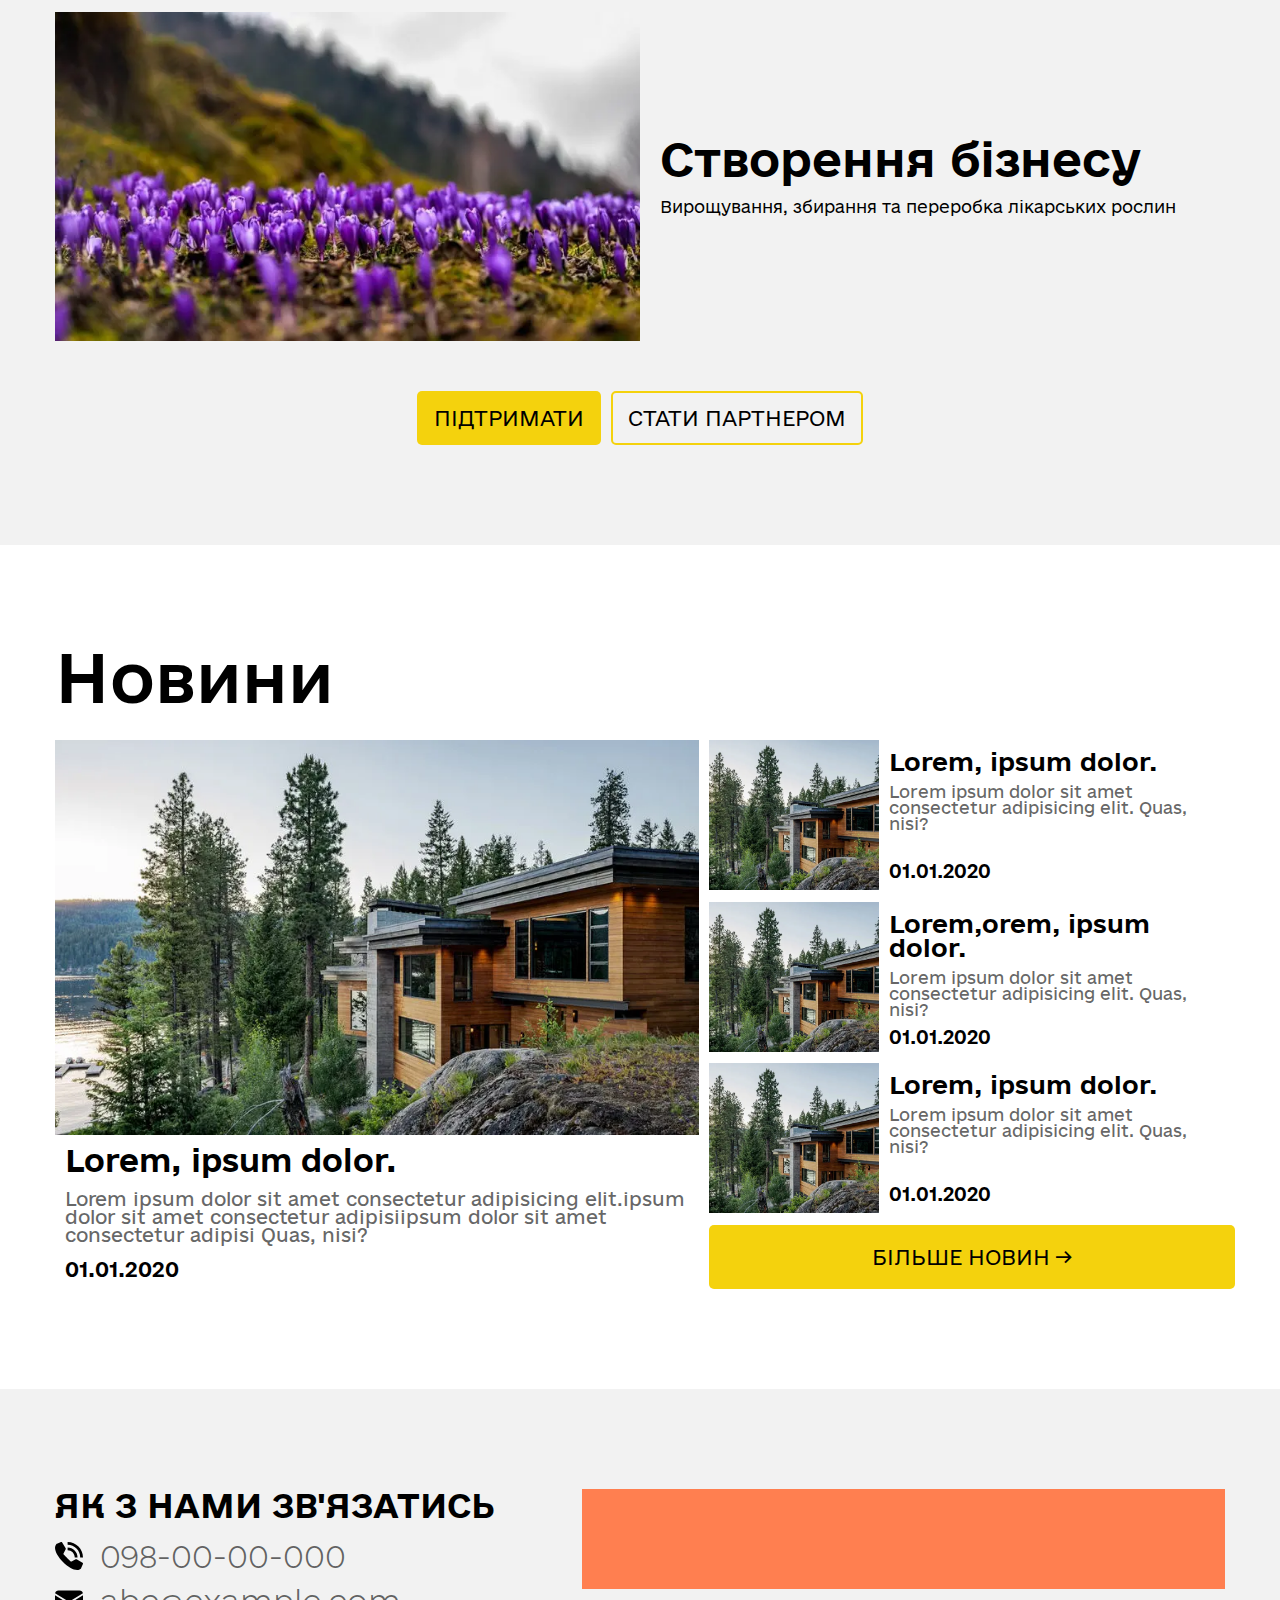
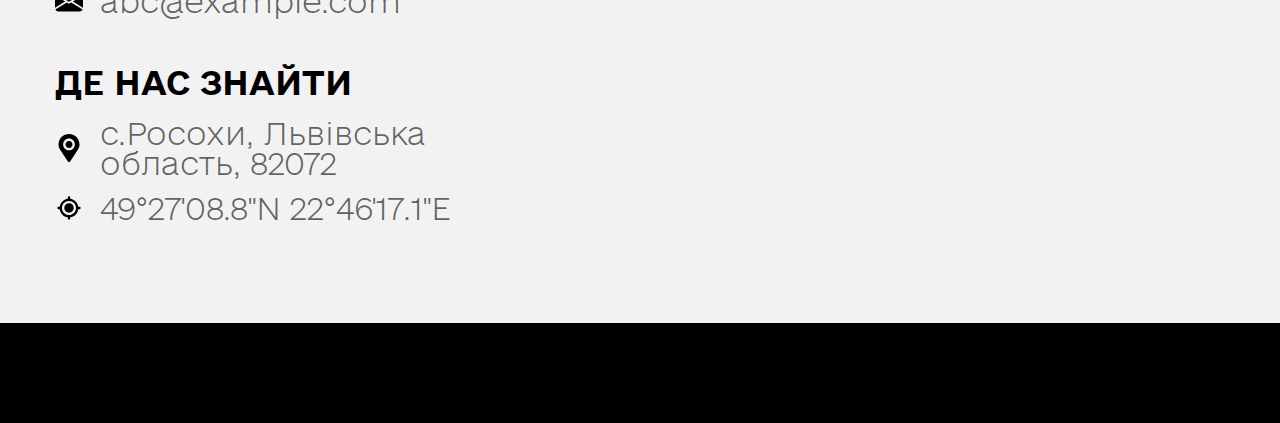
==== commit ed93994e: "PL add. action btn" ====
--- a/index.html
+++ b/index.html
@@ -5,7 +5,8 @@
     <meta charset="UTF-8">
     <meta http-equiv="X-UA-Compatible" content="IE=edge">
     <meta name="viewport" content="width=device-width, initial-scale=1.0">
-    <link rel="stylesheet" href="css/style.min.css?_v=20220905142817">
+    <meta name="google" content="notranslate">
+    <link rel="stylesheet" href="css/style.min.css?_v=20220905182123">
     <title>Територія реабілітації</title>
 </head>
 
@@ -13,7 +14,7 @@
     <div class="wrapper">
         <header class="header">
     <div class="header__container">
-        <a href="../index.html" class="header__logo lng-header__logo">Територія реабілітації</a>
+        <a data-goto=".home" href="#" class="header__logo lng-header__logo">Територія реабілітації</a>
         <div class="menu-lng">
             <div class="header__menu menu">
                 <div class="menu__icon">
@@ -45,6 +46,7 @@
                 <select>
                     <option value="UA">UA</option>
                     <option value="EN">EN</option>
+                    <option value="PL">PL</option>
                 </select>
             </div>
         </div>
@@ -59,15 +61,15 @@
 
                         <div class="home__subtitle subtitle-home">
                             <div class="subtitle-home__item">
-                                <span class="lng-subtitle-home__item-1">від</span>
-                                <h2 class="subtitle-home__text lng-subtitle-home__text-1">Прихистоку</h2>
+                                <!--<span class="lng-subtitle-home__item-1">від</span>-->
+                                <h2 class="subtitle-home__text lng-subtitle-home__text-1">Прихисток</h2>
                             </div>
                             <div class="subtitle-home__item">
-                                <span class="lng-subtitle-home__item-2">до</span>
-                                <h2 class="subtitle-home__text lng-subtitle-home__text-2">Реабілітації</h2>
+                                <!--<span class="lng-subtitle-home__item-2">до</span>-->
+                                <h2 class="subtitle-home__text lng-subtitle-home__text-2">Реабілітація</h2>
                             </div>
                             <div class="subtitle-home__item">
-                                <span class="lng-subtitle-home__item-3">та</span>
+                                <!--<span class="lng-subtitle-home__item-3">та</span>-->
                                 <h2 class="subtitle-home__text lng-subtitle-home__text-3">Створення бізнесу</h2>
                             </div>
                         </div>
@@ -195,14 +197,14 @@
                             </div>
                         </div>
                     </div>
-
                     <div class="needs-swiper-btns">
                         <div class="needs-swiper-btn needs-swiper-btn-prev swiper-button-prev">←</div>
                         <div class="needs-swiper-btn  needs-swiper-btn-next swiper-button-next">→</div>
                     </div>
-
-
-
+                    <div class="action">
+                        <a href="#" class="lng-needs-action1 btn action__btn ">Підтримати</a>
+                        <a href="#" class="lng-needs-action2 btn btn-f action__btn ">Стати партнером</a>
+                    </div>
                 </div>
             </div>
 
@@ -210,6 +212,7 @@
                 <div class='about__container'>
                     <h3 class="lng-about__title about__title title">Про нас</h3>
                     <div class="about__body">
+                        <!--!-------------- Навігація--------------  -->
                         <div class="about__left">
                             <div class="about__navigation">
                                 <div data-tab-name="t1" class="_active about__navigation-item">
@@ -225,6 +228,7 @@
 
                             </div>
                         </div>
+                        <!--!-------------- Контент--------------  -->
                         <div class="about__right content-about">
                             <div class="content-about__body">
                                 <!--!-------------- Історія--------------  -->
@@ -640,104 +644,62 @@
             </div>
             <div class="report">
                 <div class='report__container'>
-                    <h3 class="report__title title">Звіт</h3>
+                    <h3 class="lng-report__title report__title title">Звіт</h3>
                     <div class="report__body">
                         <!-- Прихисток -->
                         <div class="report__item item-report">
                             <div class="item-report__body">
-                                <p class="item-report__title">Прихисток</p>
+                                <p class="lng-item-report__title1 item-report__title">Прихисток</p>
                                 <div class="item-report__boxs">
                                     <div class="item-report__box">
-                                        <p class="item-report__name">
+                                        <p class="lng-item-report__name1 item-report__name">
                                             Придбано комп’ютерну техніки (комп’ютер, принтер, мобільний телефон)</p>
-                                        <!--<p class="item-report__price">50 шт.</p>-->
+                                        <!--<p class="lng-item-report__count1 item-report__count ">50 шт.</p>-->
                                     </div>
                                     <div class="item-report__box">
-                                        <p class="item-report__name">
-                                            Придбано підсилювачі мобільного звязку</p>
-                                        <p class="item-report__price">2 шт.</p>
+                                        <p class="lng-item-report__name2 item-report__name">
+                                            Придбано підсилювачі мобільного зв’язку
+                                        </p>
+                                        <p class="lng-item-report__count2 item-report__count ">2 шт.</p>
                                     </div>
                                     <div class="item-report__box">
-                                        <p class="item-report__name">
-                                            Облаштування дитячих споривно-ігрових майданчиків в с. Росохи та с.
-                                            Волошиново
+                                        <p class="lng-item-report__name3 item-report__name">
+
                                         </p>
-                                        <!--<p class="item-report__count">15 шт.</p>-->
-                                    </div>
-                                    <div class="item-report__box">
-                                        <p class="item-report__name">
-                                            Облаштовано навчальний клас та ігрову кімнату для дітей біженців у селі
-                                            Росохи
-                                        </p>
-                                        <!--<p class="item-report__count">15 шт.</p>-->
-                                    </div>
-                                    <div class="item-report__box">
-                                        <p class="item-report__name">
-                                            Проведення вуличного освітлення у селах Росохи та Волошиново
-                                        </p>
-                                        <!--<p class="item-report__count">15 шт.</p>-->
-                                    </div>
-                                    <div class="item-report__box">
-                                        <p class="item-report__name">
-                                            Придбання сміттєвих контейнерів </p>
-                                        <p class="item-report__price">15 шт.</p>
-                                    </div>
-                                    <div class="item-report__box">
-                                        <p class="item-report__name">
-                                            Придбання товарів дітям для організації дозвілля та їх розвитку
-                                        </p>
-                                        <!--<p class="item-report__count">15 шт.</p>-->
-                                    </div>
-                                    <div class="item-report__box">
-                                        <p class="item-report__name">
-                                            Проведення благоустрою на території приватної садиби Rosokhy SAS NEST
-                                        </p>
-                                        <!--<p class="item-report__count">15 шт.</p>-->
-                                    </div>
-                                    <div class="item-report__box">
-                                        <p class="item-report__name">
-                                            Закупівля продуктів харчування для біженців
-                                        </p>
-                                        <!--<p class="item-report__count">15 шт.</p>-->
-                                    </div>
-                                    <div class="item-report__box">
-                                        <p class="item-report__name">
-                                            Закупівля медикаментів для біженців
-                                        </p>
-                                        <!--<p class="item-report__count">15 шт.</p>-->
-                                    </div>
-                                </div>
-                                <a href="#" class="item-report__link">Дивитися повний звіт →</a>
+                                        <p class="lng-item-report__count3 item-report__count ">2 шт.</p>
+                                    </div>
+                                </div>
+                                <a href="#" class="lng-item-report__link1 item-report__link">Дивитися повний звіт →</a>
                             </div>
                         </div>
                         <!-- Реабілітація -->
                         <div class="report__item item-report">
                             <div class="item-report__body">
-                                <p class="item-report__title">Реабілітація</p>
+                                <p class="lng-item-report__title2 item-report__title">Реабілітація</p>
                                 <div class="item-report__boxs">
                                     <div class="item-report__box">
-                                        <p class="item-report__name">
+                                        <p class="lng-item-report__name21 item-report__name">
                                             Облаштування спа кімнати</p>
                                         <!--<p class="item-report__price">50 шт.</p>-->
                                     </div>
 
                                 </div>
-                                <a href="#" class="item-report__link">Дивитися повний звіт →</a>
+                                <a href="#" class="lng-item-report__link2 item-report__link">Дивитися повний звіт →</a>
                             </div>
                         </div>
                         <!-- Створенння бізнесу -->
                         <div class="report__item item-report">
                             <div class="item-report__body">
-                                <p class="item-report__title">Створенння бізнесу</p>
+                                <p class="lng-item-report__title3 item-report__title">Створенння бізнесу</p>
                                 <div class="item-report__boxs">
                                     <div class="item-report__box">
-                                        <p class="item-report__name">
-                                            Обробелно поле та засаджено шафран</p>
+                                        <p class="lng-item-report__name31 item-report__name">
+                                            Оброблено поле та засаджено шафран</p>
                                         <!--<p class="item-report__price">50 шт.</p>-->
                                     </div>
 
                                 </div>
-                                <a href="#" class="item-report__link">Дивитися повний звіт →</a>
+                                <a href="#" class="lng-item-report__link3 item-report__link">Дивитися повний звіт →</a>
                             </div>
                         </div>
                     </div>
@@ -817,7 +779,10 @@
                                 </div>
                             </div>
                         </div>
-
+                        <div class="action">
+                            <a href="#" class="lng-activity-action1 btn action__btn ">Підтримати</a>
+                            <a href="#" class="lng-activity-action2 btn btn-f action__btn ">Стати партнером</a>
+                        </div>
                     </div>
                 </div>
             </div>
@@ -905,7 +870,7 @@
                                     <a class="info-contacts__tel info-contacts__item" href="tel:+380980000000">
                                         098-00-00-000 </a>
                                     <a class="info-contacts__mail info-contacts__item"
-                                        href="mailto: abc@example.com">abc@example.com</a>
+                                        href="mailto:abc@example.com">abc@example.com</a>
                                 </div>
                                 <div class="info-contacts__location info-contacts__items">
                                     <p class="info-contacts__title">ДЕ НАС ЗНАЙТИ</p>
@@ -927,8 +892,9 @@
 
 </footer>
         </div>
-        <script src="js/lang.js?_v=20220905142817"></script>
-        <script src="js/app.min.js?_v=20220905142817"></script>
+    </div>
+    <script src="js/lang.js?_v=20220905182123"></script>
+    <script src="js/app.min.js?_v=20220905182123"></script>
 
 
 
--- a/css/style.min.css
+++ b/css/style.min.css
@@ -1 +1 @@
-@font-face{font-family:eUkraine;font-display:swap;src:url(../fonts/eUkraine-Bold.woff2) format("woff2"),url(../fonts/eUkraine-Bold.woff) format("woff");font-weight:700;font-style:normal}@font-face{font-family:eUkraine;font-display:swap;src:url(../fonts/eUkraine-Light.woff2) format("woff2"),url(../fonts/eUkraine-Light.woff) format("woff");font-weight:300;font-style:normal}@font-face{font-family:eUkraine;font-display:swap;src:url(../fonts/eUkraine-Medium.woff2) format("woff2"),url(../fonts/eUkraine-Medium.woff) format("woff");font-weight:500;font-style:normal}@font-face{font-family:eUkraine;font-display:swap;src:url(../fonts/eUkraine-Regular.woff2) format("woff2"),url(../fonts/eUkraine-Regular.woff) format("woff");font-weight:400;font-style:normal}@font-face{font-family:eUkraine;font-display:swap;src:url(../fonts/eUkraine-Thin.woff2) format("woff2"),url(../fonts/eUkraine-Thin.woff) format("woff");font-weight:100;font-style:normal}@font-face{font-family:eUkraine;font-display:swap;src:url(../fonts/eUkraine-UltraLight.woff2) format("woff2"),url(../fonts/eUkraine-UltraLight.woff) format("woff");font-weight:200;font-style:normal}@font-face{font-family:eUkraineHead;font-display:swap;src:url(../fonts/eUkraineHead-Bold.woff2) format("woff2"),url(../fonts/eUkraineHead-Bold.woff) format("woff");font-weight:700;font-style:normal}@font-face{font-family:eUkraineHead;font-display:swap;src:url(../fonts/eUkraineHead-Light.woff2) format("woff2"),url(../fonts/eUkraineHead-Light.woff) format("woff");font-weight:300;font-style:normal}@font-face{font-family:eUkraineHead;font-display:swap;src:url(../fonts/eUkraineHead-Medium.woff2) format("woff2"),url(../fonts/eUkraineHead-Medium.woff) format("woff");font-weight:500;font-style:normal}@font-face{font-family:eUkraineHead;font-display:swap;src:url(../fonts/eUkraineHead-Regular.woff2) format("woff2"),url(../fonts/eUkraineHead-Regular.woff) format("woff");font-weight:400;font-style:normal}@font-face{font-family:eUkraineHead;font-display:swap;src:url(../fonts/eUkraineHead-Thin.woff2) format("woff2"),url(../fonts/eUkraineHead-Thin.woff) format("woff");font-weight:100;font-style:normal}@font-face{font-family:eUkraineHead;font-display:swap;src:url(../fonts/eUkraineHead-UltraLight.woff2) format("woff2"),url(../fonts/eUkraineHead-UltraLight.woff) format("woff");font-weight:400;font-style:normal}*{padding:0;margin:0;border:0}*,:after,:before{box-sizing:border-box}:active,:focus{outline:0}a:active,a:focus{outline:0}aside,footer,header,nav{display:block}body,html{height:100%;width:100%;font-size:100%;line-height:1;font-size:16px;font-family:eUkraine;color:#000;-moz-text-size-adjust:100%;-webkit-text-size-adjust:100%}button,input,textarea{font-family:inherit}input::-ms-clear{display:none}input[type=email],input[type=tel],input[type=text],textarea{-webkit-appearance:none;-moz-appearance:none;appearance:none}button{cursor:pointer}button::-moz-focus-inner{padding:0;border:0}a,a:visited{text-decoration:none}a:hover{text-decoration:none}ul li{list-style:none}img{vertical-align:top}a:active{color:#000}h1,h2,h3,h4,h5,h6{font-size:inherit;font-weight:inherit}*{-webkit-tap-highlight-color:transparent}body,html{height:100%}body{background:#f2f2f2}body._lock{overflow:hidden}.wrapper{display:flex;min-height:100%;overflow:hidden;min-width:0;flex-direction:column}.main{flex:1 1 auto}[class*=__container]{max-width:1200px;margin:0 auto;width:100%;overflow:hidden;padding:0 15px}.header{position:fixed;top:0;left:0;width:100%;z-index:10;transition:background-color .3s ease-in-out}body._scroll .header{background:#f2f2f2;box-shadow:0 1px 6px 0 rgba(32,33,36,.28)}.header__container{position:relative;display:flex;align-items:center;justify-content:space-between;height:60px;padding:5px 15px 5px 15px}body._scroll .header__container{border-color:transparent}.header__logo{z-index:10;font-size:20px;font-weight:700;font-family:eUkraineHead;color:#000}.menu__icon{display:none}.menu__list{display:flex;align-items:center;gap:20px}.menu__list:focus .menu__link,.menu__list:hover .menu__link{opacity:.4}.menu__list:focus .menu__link:focus,.menu__list:focus .menu__link:hover,.menu__list:hover .menu__link:focus,.menu__list:hover .menu__link:hover{opacity:1}.menu__link{color:#000;font-size:18px;font-weight:300;transition:opacity .3s linear}.lang{font-weight:700;font-size:20px;cursor:pointer;border:1px solid #000;padding:5px}.menu-lng{display:flex;align-items:center;justify-content:center;gap:40px}.select-lang{position:relative;z-index:40}.select-lang::after{position:absolute;top:50%;transform:translateY(-50%);right:5px;z-index:10;content:"";border-style:solid;border-width:10px 5px 0 5px;border-color:#000 transparent transparent transparent}.select-lang select{color:#000;background:0 0;border:1px solid rgba(0,0,0,.6);-webkit-appearance:none;-moz-appearance:none;appearance:none;font-family:inherit;font-size:20px;padding:5px 15px 5px 5px}footer{flex:0;width:100%;height:100px;background:#000}.btn{display:inline-block;color:#000;font-size:20px;font-weight:300;text-align:center;text-transform:uppercase;background:#f4d20d;padding:20px 70px;border-radius:5px;transition:background .1s ease,border-radius .3s ease}.btn:focus,.btn:hover{background:#f7dd4a;border-radius:10px}.title{color:#000;font-size:clamp(3.438rem,.331rem + 4.98vw,4.063rem);font-weight:500;font-family:eUkraineHead;margin-bottom:clamp(.938rem,.597rem + 1.7vw,1.875rem)}.home{background:linear-gradient(to right,#cfdef3,#e0eafc);height:100vh}.home__container{display:flex;min-height:100%;justify-content:space-between;align-items:center;padding-top:60px!important;padding-bottom:20px!important}.home__info{display:flex;flex-direction:column;align-items:flex-start;gap:clamp(1.25rem,.795rem + 2.27vw,2.5rem);flex:0 0 40%;overflow:hidden}.home__title{margin:0;font-size:clamp(3.125rem,-5.125rem + 12vw,3.875rem)}.no-webp .home__pic{background-image:url(../img/01.jpg)}.home__pic{display:block;height:75vh;min-height:450px;flex:0 0 55%;background-size:cover;background-position:right;box-shadow:rgba(99,99,99,.2) 0 2px 8px 0;border-radius:20% 10%}.subtitle-home{display:flex;flex-direction:column;gap:10px}.subtitle-home__item{display:flex;font-size:clamp(1.625rem,.943rem + 2.91vw,3.125rem)}.subtitle-home span{margin:0 15px 0 0;color:#56ab2f;font-weight:100}.subtitle-home__text{color:#000;font-weight:100}.needs{padding:clamp(1.875rem,.284rem + 7.95vw,6.25rem) 0}.needs__container{position:relative}.filter-needs{margin-bottom:15px}.filter-needs__items{display:flex;gap:5px;flex-wrap:wrap}.filter-needs__item{cursor:pointer;padding:10px 15px;border:1px solid rgba(0,0,0,.6)}.filter-needs__item._active,.filter-needs__item:active,.filter-needs__item:hover,.filter-needs__item:target{background-color:#000}.filter-needs__item._active span,.filter-needs__item:active span,.filter-needs__item:hover span,.filter-needs__item:target span{color:#f2f2f2}.list-needs{min-width:0}.swiper{overflow:hidden}.needs-swiper-btns{position:absolute;top:5px;right:15px;display:flex;gap:10px}.swiper-button-disabled{opacity:.1}.needs-swiper-btn{cursor:pointer;font-size:50px}.swiper-wrapper{display:inline-flex}.needs-slide{display:flex;flex-direction:column;height:100%}.needs-slide:hover .needs-slide__title,.needs-slide:target .needs-slide__title{text-decoration:underline}.needs-slide:hover .needs-slide__desc,.needs-slide:target .needs-slide__desc{background-color:#f2f2f2}.needs-slide:hover .needs-slide__img img,.needs-slide:target .needs-slide__img img{transform:scale(1.07)}.needs-slide._hide{display:none}.needs-slide__desc{flex:1 1 auto;background-color:#fff;padding:10px;overflow:hidden}.needs-slide__img{overflow:hidden;height:300px}.needs-slide__img img{width:100%;height:100%;-o-object-fit:cover;object-fit:cover;transition:.5s}.needs-slide__title{font-size:clamp(1.25rem,1.159rem + .45vw,1.5rem);font-weight:700;color:#000;transition:-webkit-text-decoration .1s linear;transition:text-decoration .1s linear;transition:text-decoration .1s linear,-webkit-text-decoration .1s linear;margin-bottom:10px}.needs-slide__cost{display:flex;align-items:flex-end;gap:5px}.needs-slide__price-t{color:rgba(0,0,0,.6);font-size:18px}.needs-slide__price-c{color:#000;font-size:18px;font-weight:700}.about{padding:clamp(1.875rem,.284rem + 7.95vw,6.25rem) 0;background:linear-gradient(to right,#cfdef3,#e0eafc)}.about__body{display:flex}.about__left{flex:0 0 25%;-ms-grid-row-align:start;align-self:start}.about__right{flex:0 0 75%}.about__navigation{padding-right:15px;display:flex;flex-direction:column;gap:5px;width:290px}.about__left._fixed .about__navigation{position:fixed;top:60px;z-index:2;padding-top:5px}.about__navigation-item{cursor:pointer;padding:15px 20px;border:1px solid rgba(0,0,0,.6)}.about__navigation-item._active,.about__navigation-item:active,.about__navigation-item:hover,.about__navigation-item:target{background-color:#000}.about__navigation-item._active .about__navigation-text,.about__navigation-item:active .about__navigation-text,.about__navigation-item:hover .about__navigation-text,.about__navigation-item:target .about__navigation-text{color:#f2f2f2}.about__navigation-text{color:#000;font-size:20px}.about-box-t__subtitle{font-weight:300;font-size:24px;color:#000;margin-bottom:20px;line-height:1.2}.about-box-t__title{display:block;font-weight:700;font-size:24px;font-family:eUkraineHead;color:#000;margin-bottom:20px;line-height:1.2}.about-box-t__text{font-weight:300;font-size:20px;color:#000;line-height:1.2}.about-box-t__text:not(:last-child){margin-bottom:20px}.about-box{display:none}.about-box._active{display:block}.about-box__item{position:relative}.about-box__item:not(:last-child){margin-bottom:50px}.about-box__item::after{position:absolute;content:"";bottom:-25px;left:0;width:100%;height:1px;background-color:rgba(0,0,0,.6)}.about-box__body{display:flex}.about-box__img{flex:0 0 40%;min-height:280px}.about-box__img img{height:100%;width:100%;-o-object-fit:cover;object-fit:cover}.about-box__desc{flex:0 0 60%;padding:0 0 0 20px;display:flex;flex-direction:column;justify-content:center;gap:15px}.about-box__year{font-weight:100;font-size:36px}.about-box__title{font-size:clamp(1.625rem,1.489rem + .68vw,2rem);font-weight:700;color:#000;font-family:eUkraineHead}.about-box__text{font-weight:300;color:#000;line-height:1.2}.about-box__link{font-weight:700;color:#000;line-height:1.2;padding-right:20px}.about-box__link:hover{text-decoration:underline}.report{padding:clamp(1.875rem,.284rem + 7.95vw,6.25rem) 0;background:#fff}.report__title{text-align:center}.report__body{display:flex;gap:10px}.item-report{min-width:320px}.item-report__body{padding:10px;border:1px solid rgba(0,0,0,.6);display:flex;flex-direction:column;height:100%}.item-report__title{display:flex;justify-content:center;align-items:center;height:70px;text-align:center;font-weight:300;font-size:30px;margin:0;padding-bottom:10px}.item-report__boxs{flex:1 1 auto;border-bottom:1px solid rgba(0,0,0,.6);border-top:1px solid rgba(0,0,0,.6);display:flex;flex-direction:column;padding:15px 0}.item-report__box{display:flex;justify-content:space-between;align-items:center;padding:10px 0;border-bottom:1px dashed rgba(0,0,0,.6)}.item-report__box:first-child{padding-top:0}.item-report__box:last-child{padding-bottom:0;border-bottom:none}.item-report__name{flex:0 0 75%;font-weight:100;line-height:1.2}.item-report__link{text-align:center;color:#000;font-weight:500;width:100%;padding:15px 0 5px 0}.item-report__link:focus,.item-report__link:hover{text-decoration:underline}.activity{padding:clamp(1.875rem,.284rem + 7.95vw,6.25rem) 0}.activity__body{display:flex;flex-direction:column}.item-activity:not(:last-child){margin-bottom:50px}.item-activity:nth-child(even) .item-activity__body{flex-direction:row-reverse}.item-activity:nth-child(even) .item-activity__desc{padding:0 20px 0 0}.item-activity__body{display:flex}.item-activity__img{flex:0 0 50%;min-height:280px}.item-activity__img img{height:100%;width:100%;-o-object-fit:cover;object-fit:cover}.item-activity__desc{flex:0 0 50%;padding:0 0 0 20px;display:flex;flex-direction:column;justify-content:center;gap:15px}.item-activity__title{font-size:clamp(1.875rem,1.534rem + 1.7vw,2.813rem);font-weight:700;color:#000;font-family:eUkraineHead}.item-activity__text{font-weight:300;color:#000;line-height:1.2}.item-activity__link{font-weight:700;color:#000;line-height:1.2}.item-activity__link:hover{text-decoration:underline}.articles{padding:clamp(1.875rem,.284rem + 7.95vw,6.25rem) 0;background-color:#fff}.articles__body{display:flex;gap:10px}.articles__one{flex:0 0 55%;overflow:hidden}.articles__set{flex:0 0 45%;overflow:hidden;display:flex;flex-direction:column;gap:5px}.articles__more{text-align:center}.article__item{display:flex;height:100%}.article__item:hover .article__desc,.article__item:target .article__desc{background-color:#f2f2f2}.article__item:hover .article__title,.article__item:target .article__title{text-decoration:underline}.article__item:hover .article__img img,.article__item:target .article__img img{transform:scale(1.07)}.article__body{display:flex;flex-direction:column;overflow:hidden}.articles__set .article__body{flex-direction:row;height:150px}.article__img{overflow:hidden}.article__img img{width:100%;height:100%;-o-object-fit:cover;object-fit:cover;transition:.5s}.articles__set .article__img{width:300px}.article__desc{display:flex;flex-direction:column;background-color:#fff;padding:10px;transition:background-color .1s linear}.article__title{font-size:clamp(1.5rem,1.364rem + .68vw,1.875rem);font-weight:700;color:#000;transition:-webkit-text-decoration .1s linear;transition:text-decoration .1s linear;transition:text-decoration .1s linear,-webkit-text-decoration .1s linear}.articles__set .article__title{font-size:clamp(1.25rem,1.159rem + .45vw,1.5rem)}.article__text{flex:1 1 auto;color:rgba(0,0,0,.6);margin:15px 0;font-size:18px}.articles__set .article__text{font-size:16px;margin:10px 0}.article__date{color:#000;font-weight:700;font-size:20px}.articles__set .article__date{font-size:18px}.contacts{padding:clamp(1.875rem,.284rem + 7.95vw,6.25rem) 0}.contacts__body{display:flex;justify-content:space-between}.contacts__info{flex:0 0 40%}.contacts__map{flex:0 0 55%;min-width:100px;height:100px;background-color:coral}.info-contacts__get-In-Touch{margin-bottom:50px}.info-contacts__items{display:flex;flex-direction:column;gap:15px}.info-contacts__item{font-size:clamp(1.5rem,1.364rem + .68vw,1.875rem);font-weight:100;color:rgba(0,0,0,.6);padding-left:45px;background-repeat:no-repeat;background-size:6% 100%}.info-contacts__title{font-size:clamp(1.625rem,1.489rem + .68vw,2rem);font-weight:700;color:#000;font-family:eUkraineHead;margin-bottom:5px}.info-contacts__tel{background-image:url(../img/icon/tell.svg)}.info-contacts__mail{background-image:url(../img/icon/mail.svg)}.info-contacts__loc{background-image:url(../img/icon/loc.svg)}.info-contacts__cord{background-image:url(../img/icon/gps.svg)}@media (max-width:1199.98px){[class*=__container]{max-width:1140px}}@media (max-width:991.98px){[class*=__container]{max-width:960px}body._lock .header::before{content:"";position:absolute;height:100%;width:100%;top:0;left:0;z-index:3;background-color:#f2f2f2;box-shadow:0 1px 6px 0 rgba(32,33,36,.28)}.header__container{max-width:none!important;padding:5px 10px 5px 10px!important}.menu__icon{display:block;position:relative;width:30px;height:18px;cursor:pointer;z-index:10}.menu__icon span,.menu__icon::after,.menu__icon::before{left:0;position:absolute;height:10%;width:100%;background-color:#000;transition:all .3s ease-in-out;z-index:5}.menu__icon::after,.menu__icon::before{content:""}.menu__icon::before{top:0}.menu__icon::after{bottom:0}.menu__icon span{top:50%;transform:scale(1) translate(0,-50%)}.menu__icon._active span{transform:scale(0) translate(0,-50%)}.menu__icon._active::before{top:50%;transform:rotate(-45deg) translate(0,-50%)}.menu__icon._active::after{bottom:50%;transform:rotate(45deg) translate(0,50%)}.menu__body{position:fixed;z-index:2;top:0;left:-100%;width:100%;height:100%;overflow:scroll;background-color:#f2f2f2;padding:100px 30px 30px 30px;transition:left .3s ease-in-out}.menu__body._active{left:0}.menu__list{flex-direction:column;gap:35px}.menu__link{font-size:36px}.lang{font-size:40px}.menu-lng{flex-direction:row-reverse}.home__container{flex-direction:column-reverse}.home__info{flex:0 0 100%;margin:15px 0 0 0}.home__title{font-size:clamp(2.5rem,1.905rem + 2.98vw,3.75rem)}.home__pic{height:auto;min-height:auto;border-radius:5%;flex:1 1 auto;width:100%}.about__body{flex-direction:column}.about__left._fixed .about__navigation{left:0;background-color:#f2f2f2;padding-left:10px;padding-bottom:5px}.about__navigation{flex-direction:row;flex-wrap:wrap;margin-bottom:15px;width:100%;padding-right:0}.report__body{padding-bottom:10px;overflow-x:scroll}.articles__one{flex:0 0 50%}.articles__set{flex:0 0 50%}}@media (max-width:768.98px){[class*=__container]{max-width:720px}.about__navigation-text{font-size:16px}.about-box__item:not(:last-child){margin-bottom:20px}.about-box__item::after{bottom:-1px}.about-box__body{flex-direction:column}.about-box__img{min-height:100px}.about-box__desc{flex:0 0 100%;padding:10px 0}.item-activity:not(:last-child){margin-bottom:20px;border-bottom:1px solid rgba(0,0,0,.6)}.item-activity:nth-child(even) .item-activity__body{flex-direction:column}.item-activity:nth-child(even) .item-activity__desc{padding:10px 0}.item-activity__body{flex-direction:column}.item-activity__img{min-height:100px}.item-activity__desc{flex:0 0 100%;padding:10px 0}.articles__body{flex-direction:column}.contacts__body{flex-wrap:wrap}.contacts__info{flex:0 0 100%}.contacts__map{flex:0 0 100%;margin-top:50px}.info-contacts__get-In-Touch{margin-bottom:20px}.info-contacts__title{text-align:center}}@media (max-width:575.98px){[class*=__container]{max-width:720px;padding:0 10px}.btn{width:100%}.needs-swiper-btns{display:none}.article__item{margin-bottom:20px;border-bottom:1px solid rgba(0,0,0,.6)}.articles__set .article__body{flex-direction:column;height:auto}.articles__set .article__img{width:100%}.articles__set .article__title{font-size:clamp(1.5rem,1.364rem + .68vw,1.875rem)}.articles__set .article__text{flex:1 1 auto;color:rgba(0,0,0,.6);margin:15px 0;font-size:18px}.articles__set .article__date{font-size:20px}}@media (orientation:landscape){.home{min-height:700px}}.webp .home__pic{background-image:url(../img/01.webp)}+@charset "UTF-8";@font-face{font-family:eUkraine;font-display:swap;src:url(../fonts/eUkraine-Bold.woff2) format("woff2"),url(../fonts/eUkraine-Bold.woff) format("woff");font-weight:700;font-style:normal}@font-face{font-family:eUkraine;font-display:swap;src:url(../fonts/eUkraine-Light.woff2) format("woff2"),url(../fonts/eUkraine-Light.woff) format("woff");font-weight:300;font-style:normal}@font-face{font-family:eUkraine;font-display:swap;src:url(../fonts/eUkraine-Medium.woff2) format("woff2"),url(../fonts/eUkraine-Medium.woff) format("woff");font-weight:500;font-style:normal}@font-face{font-family:eUkraine;font-display:swap;src:url(../fonts/eUkraine-Regular.woff2) format("woff2"),url(../fonts/eUkraine-Regular.woff) format("woff");font-weight:400;font-style:normal}@font-face{font-family:eUkraine;font-display:swap;src:url(../fonts/eUkraine-Thin.woff2) format("woff2"),url(../fonts/eUkraine-Thin.woff) format("woff");font-weight:100;font-style:normal}@font-face{font-family:eUkraine;font-display:swap;src:url(../fonts/eUkraine-UltraLight.woff2) format("woff2"),url(../fonts/eUkraine-UltraLight.woff) format("woff");font-weight:200;font-style:normal}@font-face{font-family:eUkraineHead;font-display:swap;src:url(../fonts/eUkraineHead-Bold.woff2) format("woff2"),url(../fonts/eUkraineHead-Bold.woff) format("woff");font-weight:700;font-style:normal}@font-face{font-family:eUkraineHead;font-display:swap;src:url(../fonts/eUkraineHead-Light.woff2) format("woff2"),url(../fonts/eUkraineHead-Light.woff) format("woff");font-weight:300;font-style:normal}@font-face{font-family:eUkraineHead;font-display:swap;src:url(../fonts/eUkraineHead-Medium.woff2) format("woff2"),url(../fonts/eUkraineHead-Medium.woff) format("woff");font-weight:500;font-style:normal}@font-face{font-family:eUkraineHead;font-display:swap;src:url(../fonts/eUkraineHead-Regular.woff2) format("woff2"),url(../fonts/eUkraineHead-Regular.woff) format("woff");font-weight:400;font-style:normal}@font-face{font-family:eUkraineHead;font-display:swap;src:url(../fonts/eUkraineHead-Thin.woff2) format("woff2"),url(../fonts/eUkraineHead-Thin.woff) format("woff");font-weight:100;font-style:normal}@font-face{font-family:eUkraineHead;font-display:swap;src:url(../fonts/eUkraineHead-UltraLight.woff2) format("woff2"),url(../fonts/eUkraineHead-UltraLight.woff) format("woff");font-weight:400;font-style:normal}*{padding:0;margin:0;border:0}*,:after,:before{box-sizing:border-box}:active,:focus{outline:0}a:active,a:focus{outline:0}aside,footer,header,nav{display:block}body,html{height:100%;width:100%;font-size:100%;line-height:1;font-size:16px;font-family:eUkraine;color:#000;-moz-text-size-adjust:100%;-webkit-text-size-adjust:100%}button,input,textarea{font-family:inherit}input::-ms-clear{display:none}input[type=email],input[type=tel],input[type=text],textarea{-webkit-appearance:none;-moz-appearance:none;appearance:none}button{cursor:pointer}button::-moz-focus-inner{padding:0;border:0}a,a:visited{text-decoration:none}a:hover{text-decoration:none}ul li{list-style:none}img{vertical-align:top}a:active{color:#000}h1,h2,h3,h4,h5,h6{font-size:inherit;font-weight:inherit}*{-webkit-tap-highlight-color:transparent}body,html{height:100%}body{background:#f2f2f2}body._lock{overflow:hidden}.wrapper{display:flex;min-height:100%;overflow:hidden;min-width:0;flex-direction:column}.main{flex:1 1 auto}[class*=__container]{max-width:1200px;margin:0 auto;width:100%;overflow:hidden;padding:0 15px}.header{position:fixed;top:0;left:0;width:100%;z-index:10;transition:background-color .3s ease-in-out}body._scroll .header{background:#f2f2f2;box-shadow:0 1px 6px 0 rgba(32,33,36,.28)}.header__container{position:relative;display:flex;align-items:center;justify-content:space-between;height:60px;padding:5px 15px 5px 15px}body._scroll .header__container{border-color:transparent}.header__logo{z-index:10;font-size:20px;font-weight:700;font-family:eUkraineHead;color:#000}.menu__icon{display:none}.menu__list{display:flex;align-items:center;gap:20px}.menu__list:focus .menu__link,.menu__list:hover .menu__link{opacity:.4}.menu__list:focus .menu__link:focus,.menu__list:focus .menu__link:hover,.menu__list:hover .menu__link:focus,.menu__list:hover .menu__link:hover{opacity:1}.menu__link{color:#000;font-size:18px;font-weight:300;transition:opacity .3s linear}.lang{font-weight:700;font-size:20px;cursor:pointer;border:1px solid #000;padding:5px}.menu-lng{display:flex;align-items:center;justify-content:center;gap:40px}.select-lang{position:relative;z-index:40}.select-lang::after{position:absolute;top:50%;transform:translateY(-50%);right:5px;z-index:10;content:"";border-style:solid;border-width:10px 5px 0 5px;border-color:#000 transparent transparent transparent}.select-lang select{color:#000;background:0 0;border:1px solid rgba(0,0,0,.6);-webkit-appearance:none;-moz-appearance:none;appearance:none;font-family:inherit;font-size:20px;padding:5px 15px 5px 5px}footer{flex:0;width:100%;height:100px;background:#000}.btn{display:inline-block;color:#000;font-size:20px;font-weight:300;text-align:center;text-transform:uppercase;background:#f4d20d;padding:20px 70px;border:2px solid transparent;border-radius:5px;transition:background .1s ease,border-radius .3s ease}.btn:focus,.btn:hover{background:#f7dd4a;border-radius:10px}.btn-f{background:0 0;border:2px solid #f4d20d}.btn-f:focus,.btn-f:hover{border-color:#f7dd4a}.title{color:#000;font-size:clamp(3.438rem,.331rem + 4.98vw,4.063rem);font-weight:500;font-family:eUkraineHead;margin-bottom:clamp(.938rem,.597rem + 1.7vw,1.875rem)}.action{margin-top:20px;display:flex;gap:10px;justify-content:center;flex-wrap:wrap}.action__btn{padding:15px}.home{background:linear-gradient(to right,#cfdef3,#e0eafc);height:100vh}.home__container{display:flex;min-height:100%;justify-content:space-between;align-items:center;padding-top:60px!important;padding-bottom:20px!important}.home__info{display:flex;flex-direction:column;align-items:flex-start;gap:clamp(1.25rem,.795rem + 2.27vw,2.5rem);flex:0 0 40%;overflow:hidden}.home__title{margin:0;font-size:clamp(3.125rem,-5.125rem + 12vw,3.875rem)}.no-webp .home__pic{background-image:url(../img/01.jpg)}.home__pic{display:block;height:75vh;min-height:450px;flex:0 0 55%;background-size:cover;background-position:right;box-shadow:rgba(99,99,99,.2) 0 2px 8px 0;border-radius:20% 10%}.subtitle-home{display:flex;flex-direction:column;gap:40px}.subtitle-home__item{display:flex;font-size:clamp(1.625rem,.943rem + 2.91vw,3.125rem);position:relative}.subtitle-home__item:not(:last-child)::after{position:absolute;bottom:-85%;left:28%;font-size:40px;font-weight:500;content:"↓";color:#56ab2f}.subtitle-home span{margin:0 15px 0 0;color:#56ab2f;font-weight:100}.subtitle-home__text{color:#000;font-weight:100}.needs{padding:clamp(1.875rem,.284rem + 7.95vw,6.25rem) 0}.needs__container{position:relative}.filter-needs{margin-bottom:15px}.filter-needs__items{display:flex;gap:5px;flex-wrap:wrap}.filter-needs__item{cursor:pointer;padding:10px 15px;border:1px solid rgba(0,0,0,.6)}.filter-needs__item._active,.filter-needs__item:active,.filter-needs__item:hover,.filter-needs__item:target{background-color:#000}.filter-needs__item._active span,.filter-needs__item:active span,.filter-needs__item:hover span,.filter-needs__item:target span{color:#f2f2f2}.list-needs{min-width:0}.swiper{overflow:hidden}.needs-swiper-btns{position:absolute;top:5px;right:15px;display:flex;gap:10px}.swiper-button-disabled{opacity:.1}.needs-swiper-btn{cursor:pointer;font-size:50px}.swiper-wrapper{display:inline-flex}.needs-slide{display:flex;flex-direction:column;height:auto}.needs-slide:hover .needs-slide__title,.needs-slide:target .needs-slide__title{text-decoration:underline}.needs-slide:hover .needs-slide__desc,.needs-slide:target .needs-slide__desc{background-color:#f2f2f2}.needs-slide:hover .needs-slide__img img,.needs-slide:target .needs-slide__img img{transform:scale(1.07)}.needs-slide._hide{display:none}.needs-slide__desc{flex:1 1 auto;background-color:#fff;padding:10px;overflow:hidden;display:flex;flex-direction:column}.needs-slide__img{overflow:hidden;height:300px}.needs-slide__img img{width:100%;height:100%;-o-object-fit:cover;object-fit:cover;transition:.5s}.needs-slide__title{flex:1 1 auto;font-size:clamp(1.25rem,1.159rem + .45vw,1.5rem);font-weight:700;color:#000;transition:-webkit-text-decoration .1s linear;transition:text-decoration .1s linear;transition:text-decoration .1s linear,-webkit-text-decoration .1s linear;margin-bottom:10px}.needs-slide__cost{display:flex;align-items:flex-end;gap:5px}.needs-slide__price-t{color:rgba(0,0,0,.6);font-size:18px}.needs-slide__price-c{color:#000;font-size:18px;font-weight:700}.about{padding:clamp(1.875rem,.284rem + 7.95vw,6.25rem) 0;background:linear-gradient(to right,#cfdef3,#e0eafc)}.about__body{display:flex}.about__left{flex:0 0 25%;-ms-grid-row-align:start;align-self:start}.about__right{flex:0 0 75%}.about__navigation{padding-right:15px;display:flex;flex-direction:column;gap:5px;width:290px}.about__left._fixed .about__navigation{position:fixed;top:60px;z-index:2;padding-top:5px}.about__navigation-item{cursor:pointer;padding:15px 20px;border:1px solid rgba(0,0,0,.6)}.about__navigation-item._active,.about__navigation-item:active,.about__navigation-item:hover,.about__navigation-item:target{background-color:#000}.about__navigation-item._active .about__navigation-text,.about__navigation-item:active .about__navigation-text,.about__navigation-item:hover .about__navigation-text,.about__navigation-item:target .about__navigation-text{color:#f2f2f2}.about__navigation-text{color:#000;font-size:20px}.about-box-t__subtitle{font-weight:300;font-size:24px;color:#000;margin-bottom:20px;line-height:1.2}.about-box-t__title{display:block;font-weight:700;font-size:24px;font-family:eUkraineHead;color:#000;margin-bottom:20px;line-height:1.2}.about-box-t__text{font-weight:300;font-size:20px;color:#000;line-height:1.2}.about-box-t__text:not(:last-child){margin-bottom:20px}.about-box{display:none}.about-box._active{display:block}.about-box__item{position:relative}.about-box__item:not(:last-child){margin-bottom:50px}.about-box__item::after{position:absolute;content:"";bottom:-25px;left:0;width:100%;height:1px;background-color:rgba(0,0,0,.6)}.about-box__body{display:flex}.about-box__img{flex:0 0 40%;min-height:280px}.about-box__img img{height:100%;width:100%;-o-object-fit:cover;object-fit:cover}.about-box__desc{flex:0 0 60%;padding:0 0 0 20px;display:flex;flex-direction:column;justify-content:center;gap:15px}.about-box__year{font-weight:100;font-size:36px}.about-box__title{font-size:clamp(1.625rem,1.489rem + .68vw,2rem);font-weight:700;color:#000;font-family:eUkraineHead}.about-box__text{font-weight:300;color:#000;line-height:1.2}.about-box__link{font-weight:700;color:#000;line-height:1.2;padding-right:20px}.about-box__link:hover{text-decoration:underline}.report{padding:clamp(1.875rem,.284rem + 7.95vw,6.25rem) 0;background:#fff}.report__title{text-align:center}.report__body{display:flex;gap:10px}.item-report{min-width:320px}.item-report__body{padding:10px;border:1px solid rgba(0,0,0,.6);display:flex;flex-direction:column;height:100%}.item-report__title{display:flex;justify-content:center;align-items:center;height:70px;text-align:center;font-weight:300;font-size:30px;margin:0;padding-bottom:10px}.item-report__boxs{flex:1 1 auto;border-bottom:1px solid rgba(0,0,0,.6);border-top:1px solid rgba(0,0,0,.6);display:flex;flex-direction:column;padding:15px 0}.item-report__box{display:flex;justify-content:space-between;align-items:center;padding:10px 0;border-bottom:1px dashed rgba(0,0,0,.6)}.item-report__box:first-child{padding-top:0}.item-report__box:last-child{padding-bottom:0;border-bottom:none}.item-report__name{flex:0 0 75%;font-weight:100;line-height:1.2}.item-report__link{text-align:center;color:#000;font-weight:500;width:100%;padding:15px 0 5px 0}.item-report__link:focus,.item-report__link:hover{text-decoration:underline}.activity{padding:clamp(1.875rem,.284rem + 7.95vw,6.25rem) 0}.activity__body{display:flex;flex-direction:column}.activity__body .action{margin:0}.item-activity:not(:last-child){margin-bottom:50px}.item-activity:nth-child(even) .item-activity__body{flex-direction:row-reverse}.item-activity:nth-child(even) .item-activity__desc{padding:0 20px 0 0}.item-activity__body{display:flex}.item-activity__img{flex:0 0 50%;min-height:280px;overflow:hidden}.item-activity__img img{height:100%;width:100%;-o-object-fit:cover;object-fit:cover}.item-activity__desc{flex:0 0 50%;padding:0 0 0 20px;display:flex;flex-direction:column;justify-content:center;gap:15px}.item-activity__title{font-size:clamp(1.875rem,1.534rem + 1.7vw,2.813rem);font-weight:700;color:#000;font-family:eUkraineHead}.item-activity__text{font-weight:300;color:#000;line-height:1.2}.item-activity__link{font-weight:700;color:#000;line-height:1.2}.item-activity__link:hover{text-decoration:underline}.articles{padding:clamp(1.875rem,.284rem + 7.95vw,6.25rem) 0;background-color:#fff}.articles__body{display:flex;gap:10px}.articles__one{flex:0 0 55%;overflow:hidden}.articles__set{flex:0 0 45%;overflow:hidden;display:flex;flex-direction:column;gap:5px}.articles__more{text-align:center}.article__item{display:flex;height:100%}.article__item:hover .article__desc,.article__item:target .article__desc{background-color:#f2f2f2}.article__item:hover .article__title,.article__item:target .article__title{text-decoration:underline}.article__item:hover .article__img img,.article__item:target .article__img img{transform:scale(1.07)}.article__body{display:flex;flex-direction:column;overflow:hidden}.articles__set .article__body{flex-direction:row;height:150px}.article__img{overflow:hidden}.article__img img{width:100%;height:100%;-o-object-fit:cover;object-fit:cover;transition:.5s}.articles__set .article__img{width:300px}.article__desc{display:flex;flex-direction:column;background-color:#fff;padding:10px;transition:background-color .1s linear}.article__title{font-size:clamp(1.5rem,1.364rem + .68vw,1.875rem);font-weight:700;color:#000;transition:-webkit-text-decoration .1s linear;transition:text-decoration .1s linear;transition:text-decoration .1s linear,-webkit-text-decoration .1s linear}.articles__set .article__title{font-size:clamp(1.25rem,1.159rem + .45vw,1.5rem)}.article__text{flex:1 1 auto;color:rgba(0,0,0,.6);margin:15px 0;font-size:18px}.articles__set .article__text{font-size:16px;margin:10px 0}.article__date{color:#000;font-weight:700;font-size:20px}.articles__set .article__date{font-size:18px}.contacts{padding:clamp(1.875rem,.284rem + 7.95vw,6.25rem) 0}.contacts__body{display:flex;justify-content:space-between}.contacts__info{flex:0 0 40%}.contacts__map{flex:0 0 55%;min-width:100px;height:100px;background-color:coral}.info-contacts__get-In-Touch{margin-bottom:50px}.info-contacts__items{display:flex;flex-direction:column;gap:15px}.info-contacts__item{font-size:clamp(1.5rem,1.364rem + .68vw,1.875rem);font-weight:100;color:rgba(0,0,0,.6);padding-left:45px;background-repeat:no-repeat;background-size:6% 100%}.info-contacts__title{font-size:clamp(1.625rem,1.489rem + .68vw,2rem);font-weight:700;color:#000;font-family:eUkraineHead;margin-bottom:5px}.info-contacts__tel{background-image:url(../img/icon/tell.svg)}.info-contacts__mail{background-image:url(../img/icon/mail.svg)}.info-contacts__loc{background-image:url(../img/icon/loc.svg)}.info-contacts__cord{background-image:url(../img/icon/gps.svg)}@media (max-width:1199.98px){[class*=__container]{max-width:1140px}}@media (max-width:991.98px){[class*=__container]{max-width:960px}body._lock .header::before{content:"";position:absolute;height:100%;width:100%;top:0;left:0;z-index:3;background-color:#f2f2f2;box-shadow:0 1px 6px 0 rgba(32,33,36,.28)}.header__container{max-width:none!important;padding:5px 10px 5px 10px!important}.menu__icon{display:block;position:relative;width:30px;height:18px;cursor:pointer;z-index:10}.menu__icon span,.menu__icon::after,.menu__icon::before{left:0;position:absolute;height:10%;width:100%;background-color:#000;transition:all .3s ease-in-out;z-index:5}.menu__icon::after,.menu__icon::before{content:""}.menu__icon::before{top:0}.menu__icon::after{bottom:0}.menu__icon span{top:50%;transform:scale(1) translate(0,-50%)}.menu__icon._active span{transform:scale(0) translate(0,-50%)}.menu__icon._active::before{top:50%;transform:rotate(-45deg) translate(0,-50%)}.menu__icon._active::after{bottom:50%;transform:rotate(45deg) translate(0,50%)}.menu__body{position:fixed;z-index:2;top:0;left:-100%;width:100%;height:100%;overflow:scroll;background-color:#f2f2f2;padding:100px 30px 30px 30px;transition:left .3s ease-in-out}.menu__body._active{left:0}.menu__list{flex-direction:column;gap:35px}.menu__link{font-size:36px}.lang{font-size:40px}.menu-lng{flex-direction:row-reverse}.home__container{flex-direction:column-reverse}.home__info{flex:0 0 100%;margin:15px 0 0 0}.home__title{font-size:clamp(2.5rem,1.905rem + 2.98vw,3.75rem)}.home__pic{height:auto;min-height:auto;border-radius:5%;flex:1 1 auto;width:100%}.subtitle-home{gap:30px}.subtitle-home__item:not(:last-child)::after{font-size:30px;bottom:-30px}.about__body{flex-direction:column}.about__left._fixed .about__navigation{left:0;background-color:#f2f2f2;padding-left:10px;padding-bottom:5px}.about__navigation{flex-direction:row;flex-wrap:wrap;margin-bottom:15px;width:100%;padding-right:0}.report__body{padding-bottom:10px;overflow-x:scroll}.articles__one{flex:0 0 50%}.articles__set{flex:0 0 50%}}@media (max-width:768.98px){[class*=__container]{max-width:720px}.about__navigation-text{font-size:16px}.about-box__item:not(:last-child){margin-bottom:20px}.about-box__item::after{bottom:-1px}.about-box__body{flex-direction:column}.about-box__img{min-height:100px}.about-box__desc{flex:0 0 100%;padding:10px 0}.item-activity:not(:last-child){margin-bottom:20px;border-bottom:1px solid rgba(0,0,0,.6)}.item-activity:nth-child(even) .item-activity__body{flex-direction:column}.item-activity:nth-child(even) .item-activity__desc{padding:10px 0}.item-activity__body{flex-direction:column}.item-activity__img{min-height:100px}.item-activity__desc{flex:0 0 100%;padding:10px 0}.articles__body{flex-direction:column}.contacts__body{flex-wrap:wrap}.contacts__info{flex:0 0 100%}.contacts__map{flex:0 0 100%;margin-top:50px}.info-contacts__get-In-Touch{margin-bottom:20px}.info-contacts__title{text-align:center}}@media (max-width:575.98px){[class*=__container]{max-width:720px;padding:0 10px}.btn{width:100%}.home__title{text-align:center}.subtitle-home{width:100%;align-items:center}.subtitle-home__item:not(:last-child)::after{left:50%;transform:translateX(-50%)}.needs-swiper-btns{display:none}.article__item{margin-bottom:20px;border-bottom:1px solid rgba(0,0,0,.6)}.articles__set .article__body{flex-direction:column;height:auto}.articles__set .article__img{width:100%}.articles__set .article__title{font-size:clamp(1.5rem,1.364rem + .68vw,1.875rem)}.articles__set .article__text{flex:1 1 auto;color:rgba(0,0,0,.6);margin:15px 0;font-size:18px}.articles__set .article__date{font-size:20px}}@media (orientation:landscape){.home{min-height:700px}}.webp .home__pic{background-image:url(../img/01.webp)}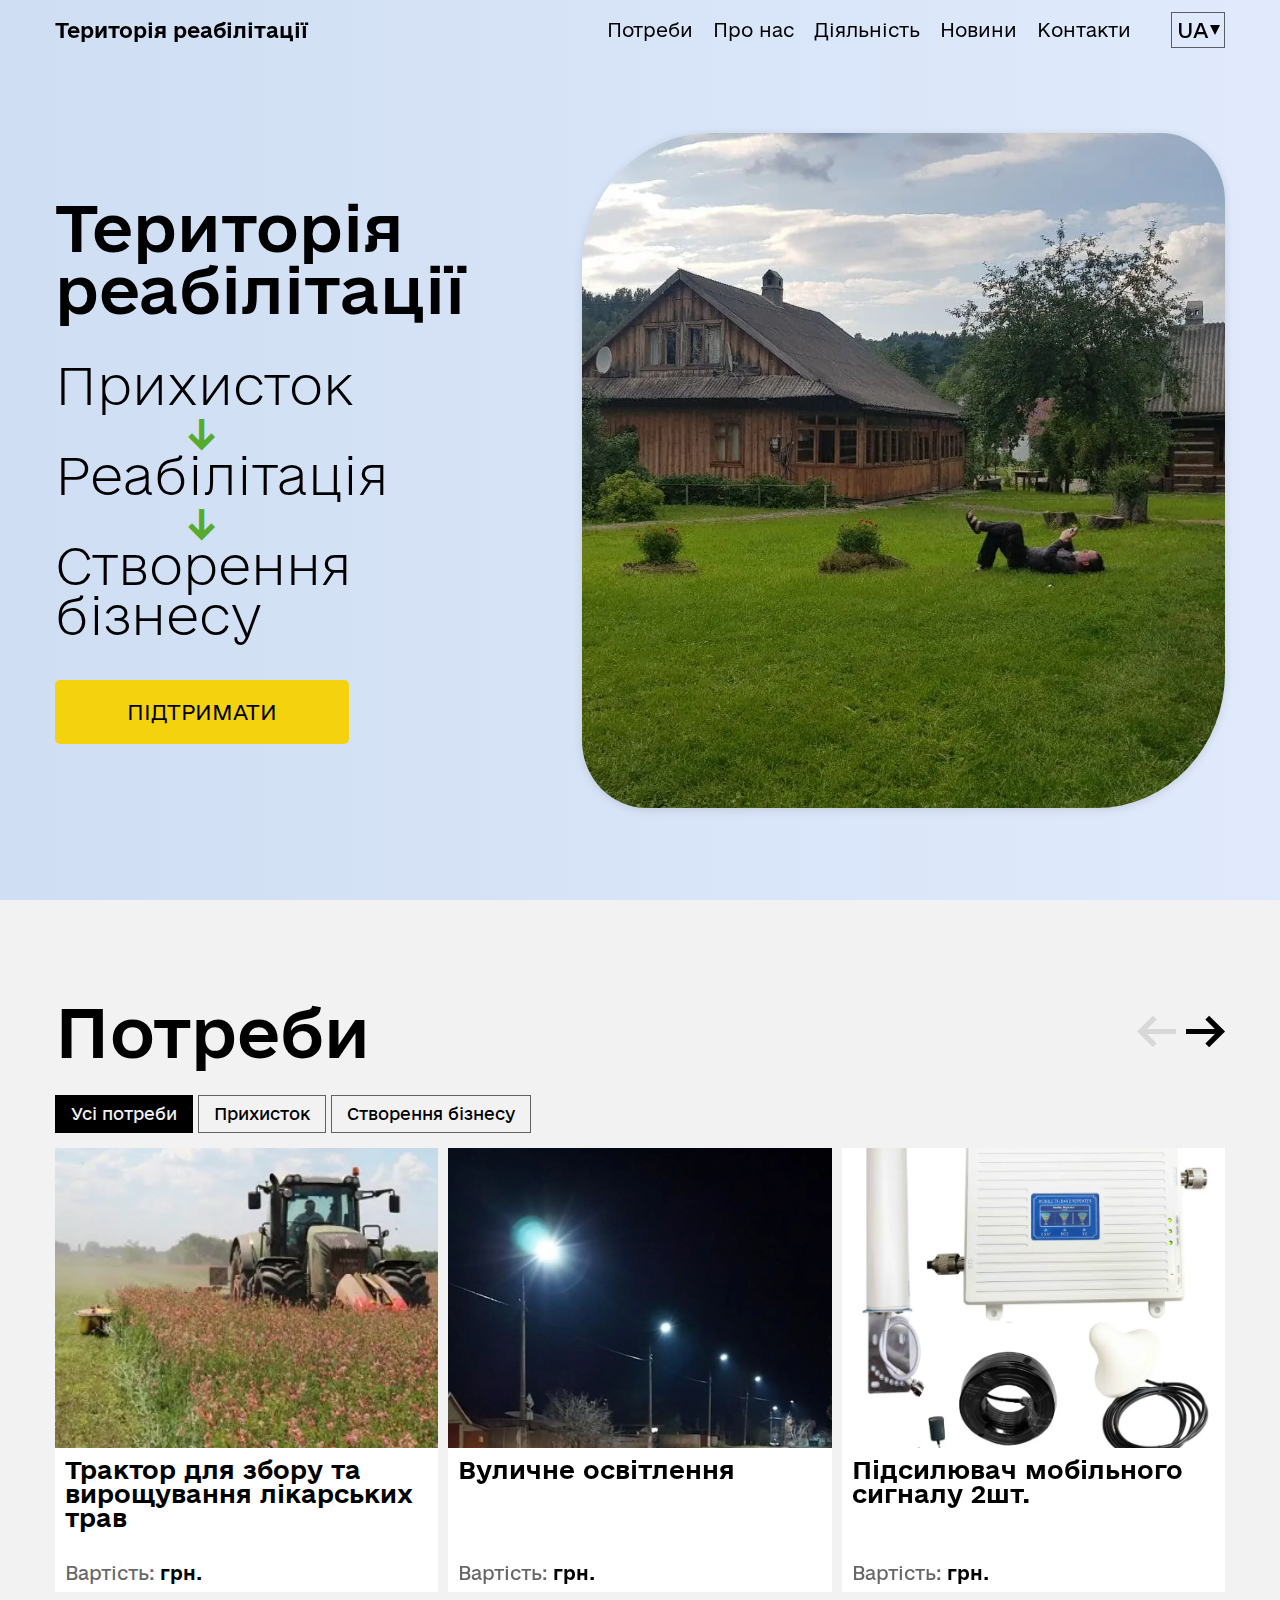
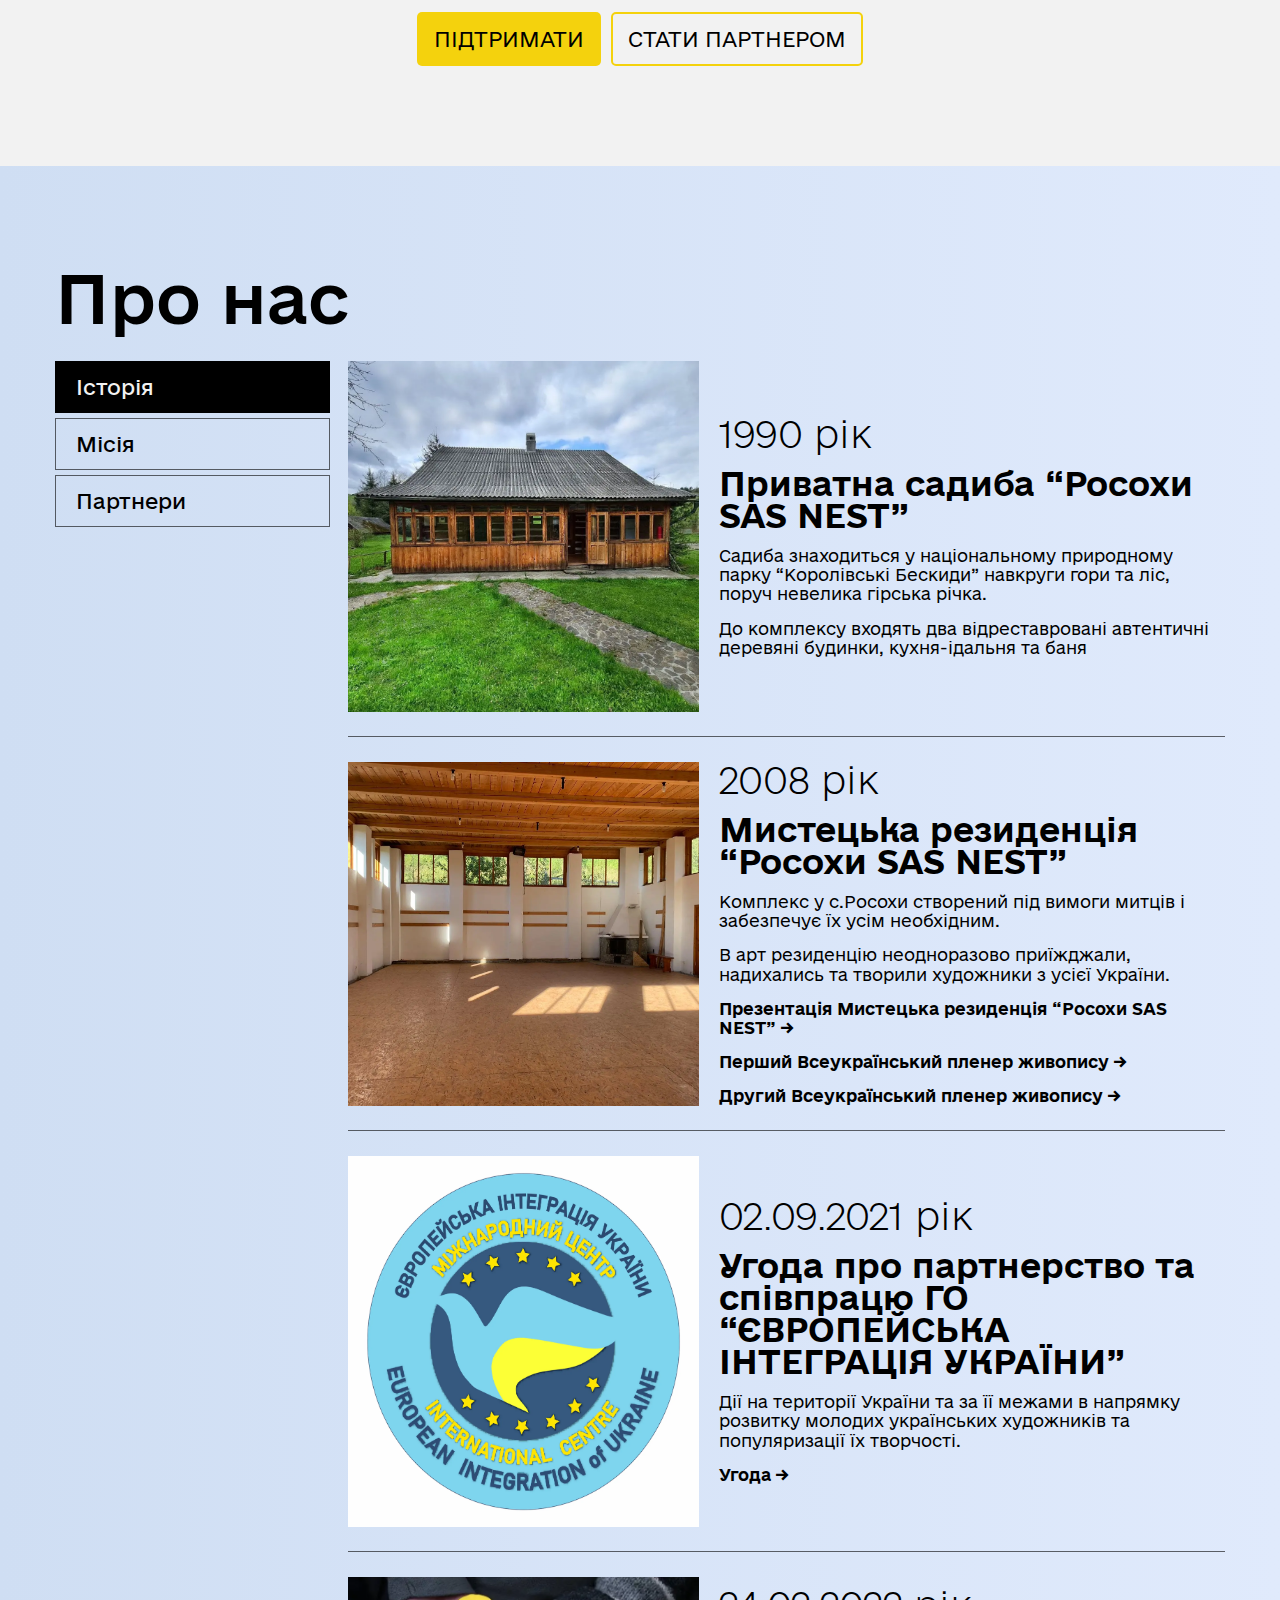
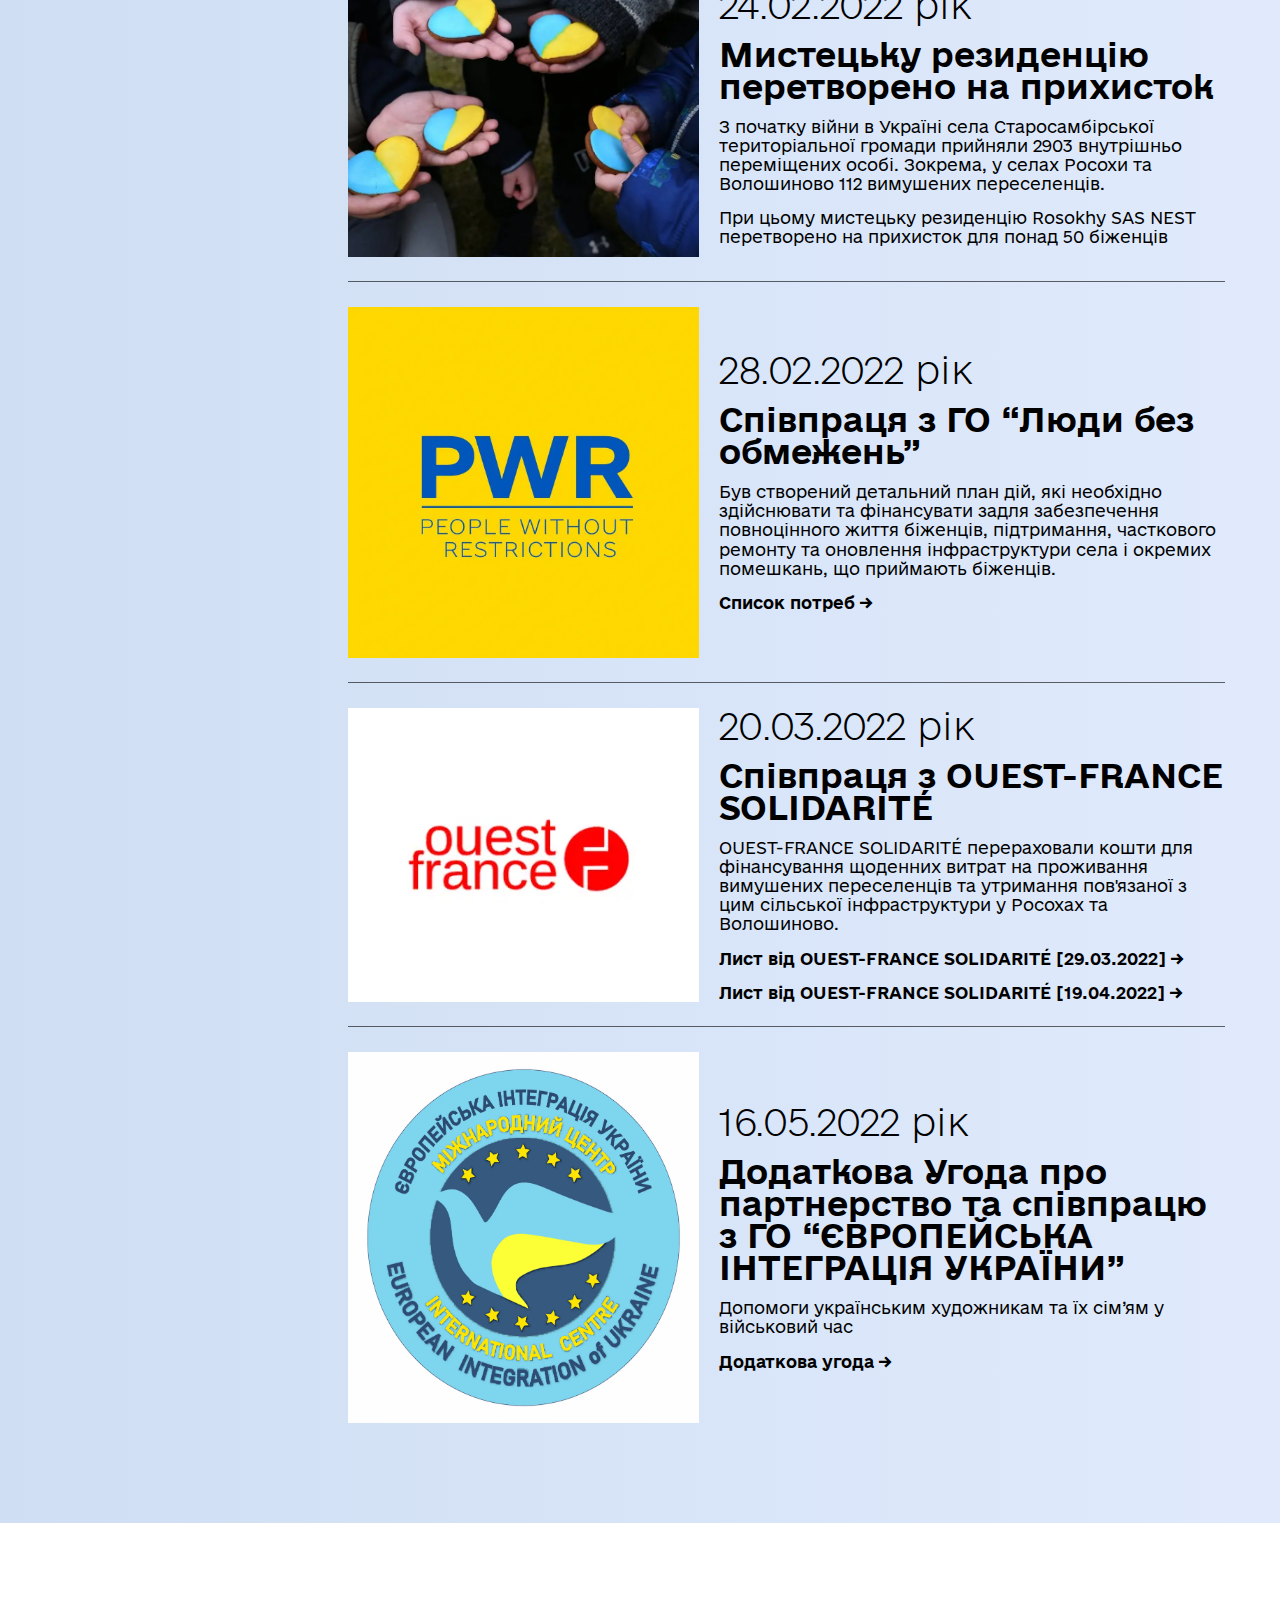
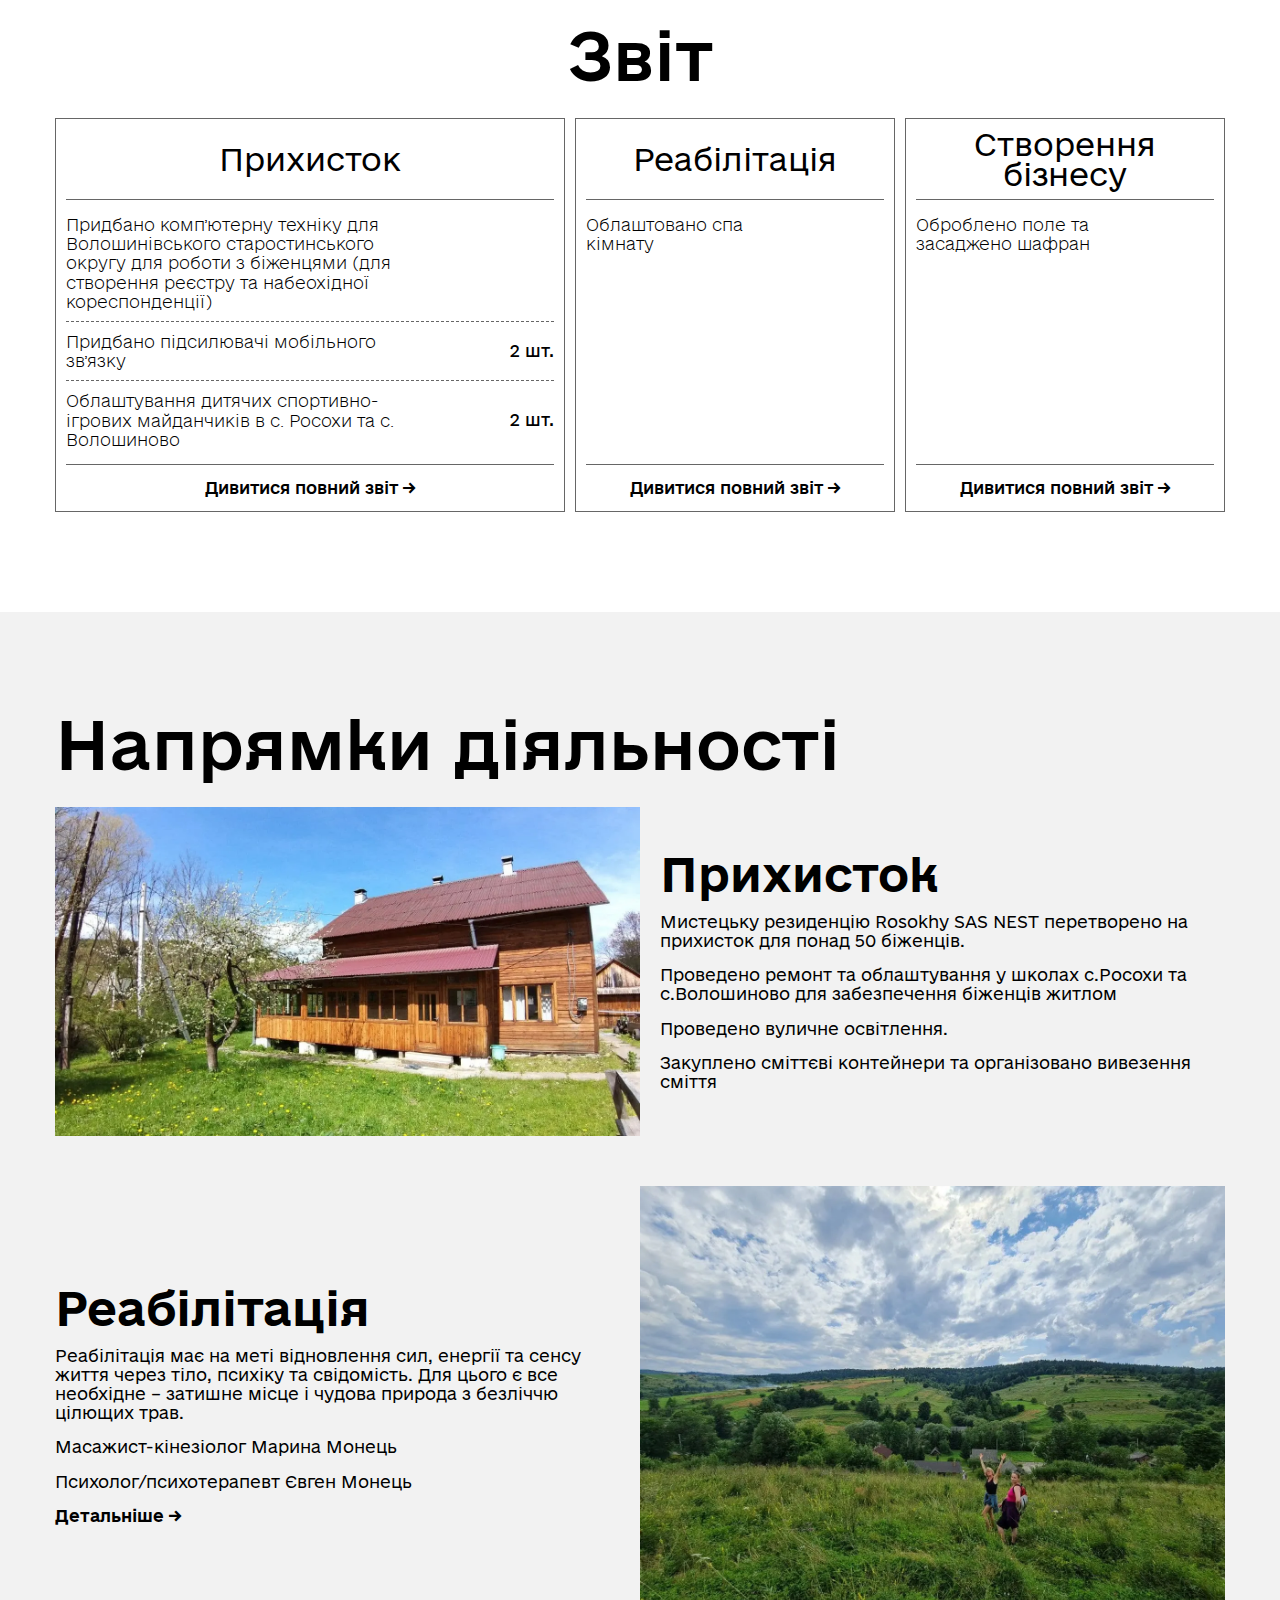
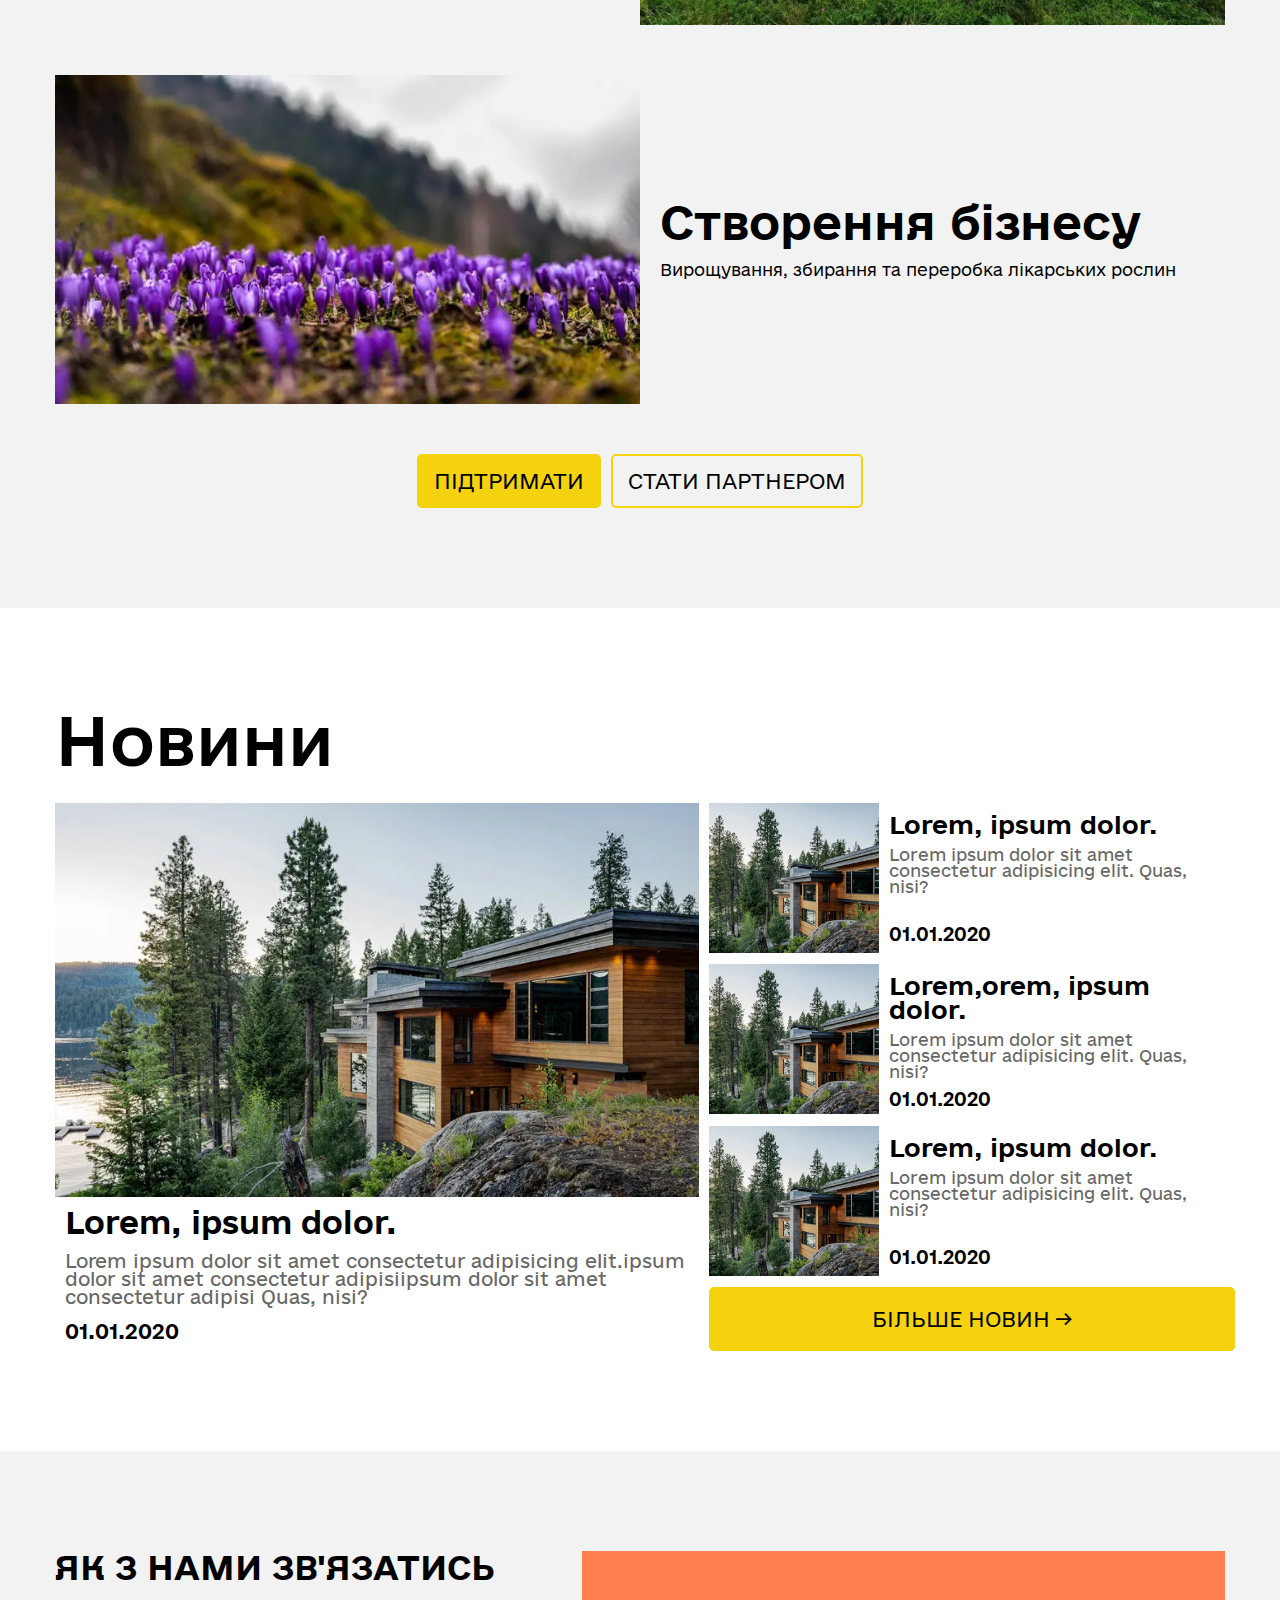
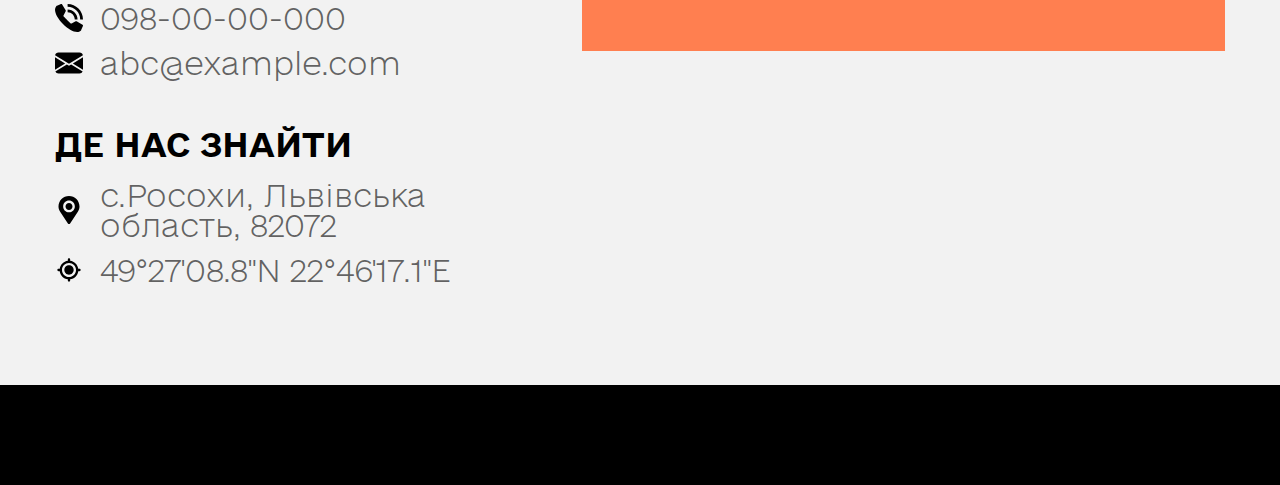
==== commit 6d008f26: "price -" ====
--- a/index.html
+++ b/index.html
@@ -6,7 +6,7 @@
     <meta http-equiv="X-UA-Compatible" content="IE=edge">
     <meta name="viewport" content="width=device-width, initial-scale=1.0">
     <meta name="google" content="notranslate">
-    <link rel="stylesheet" href="css/style.min.css?_v=20220905182123">
+    <link rel="stylesheet" href="css/style.min.css?_v=20220905204614">
     <title>Територія реабілітації</title>
 </head>
 
@@ -117,7 +117,7 @@
                                             <div class="needs-slide__cost">
                                                 <p class="needs-slide__price-t lng-price-tr">Вартість: </p>
                                                 <div class="needs-slide__price-c">
-                                                    <span class="needs-slide__price-sum">500 000 </span>
+                                                    <span class="needs-slide__price-sum"> </span>
                                                     <span class="needs-slide__price-currency lng-currency">грн.</span>
                                                 </div>
                                             </div>
@@ -134,7 +134,7 @@
                                             <div class="needs-slide__cost">
                                                 <p class="needs-slide__price-t lng-price-sl">Вартість: </p>
                                                 <div class="needs-slide__price-c">
-                                                    <span class="needs-slide__price-sum">600 000 </span>
+                                                    <span class="needs-slide__price-sum"> </span>
                                                     <span
                                                         class="needs-slide__price-currency lng-currency-sl">грн.</span>
                                                 </div>
@@ -151,7 +151,7 @@
                                             <div class="needs-slide__cost">
                                                 <p class="needs-slide__price-t lng-price-mb">Вартість: </p>
                                                 <div class="needs-slide__price-c">
-                                                    <span class="needs-slide__price-sum">600 000 </span>
+                                                    <span class="needs-slide__price-sum"> </span>
                                                     <span
                                                         class="needs-slide__price-currency lng-currency-mb">грн.</span>
                                                 </div>
@@ -169,7 +169,7 @@
                                             <div class="needs-slide__cost">
                                                 <p class="needs-slide__price-t lng-price-gc">Вартість: </p>
                                                 <div class="needs-slide__price-c">
-                                                    <span class="needs-slide__price-sum">232 500 </span>
+                                                    <span class="needs-slide__price-sum"> </span>
                                                     <span
                                                         class="needs-slide__price-currency lng-currency-gc">грн.</span>
                                                 </div>
@@ -186,7 +186,7 @@
                                             <div class="needs-slide__cost">
                                                 <p class="needs-slide__price-t lng-price-ct">Вартість: </p>
                                                 <div class="needs-slide__price-c">
-                                                    <span class="needs-slide__price-sum">35 497 </span>
+                                                    <span class="needs-slide__price-sum"> </span>
                                                     <span
                                                         class="needs-slide__price-currency lng-currency-ct">грн.</span>
                                                 </div>
@@ -893,8 +893,8 @@
 </footer>
         </div>
     </div>
-    <script src="js/lang.js?_v=20220905182123"></script>
-    <script src="js/app.min.js?_v=20220905182123"></script>
+    <script src="js/lang.js?_v=20220905204614"></script>
+    <script src="js/app.min.js?_v=20220905204614"></script>
 
 
 
